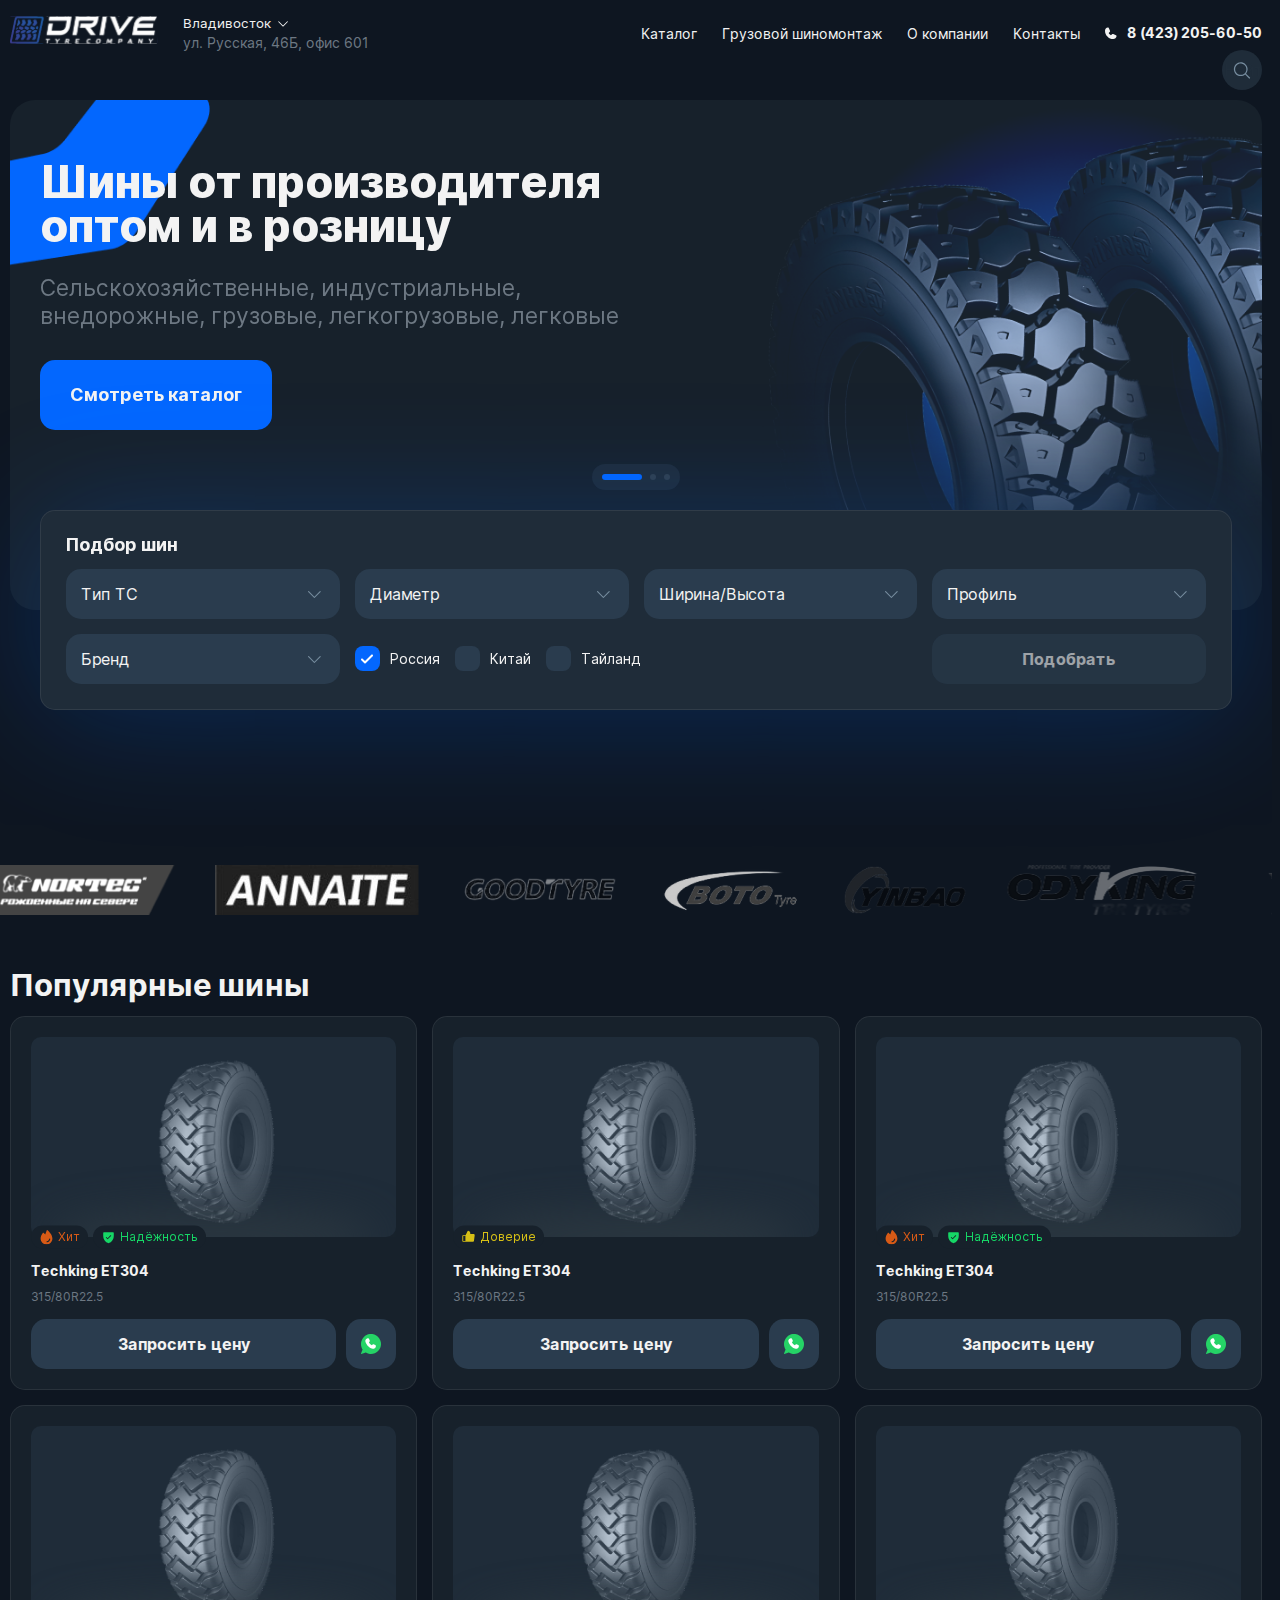
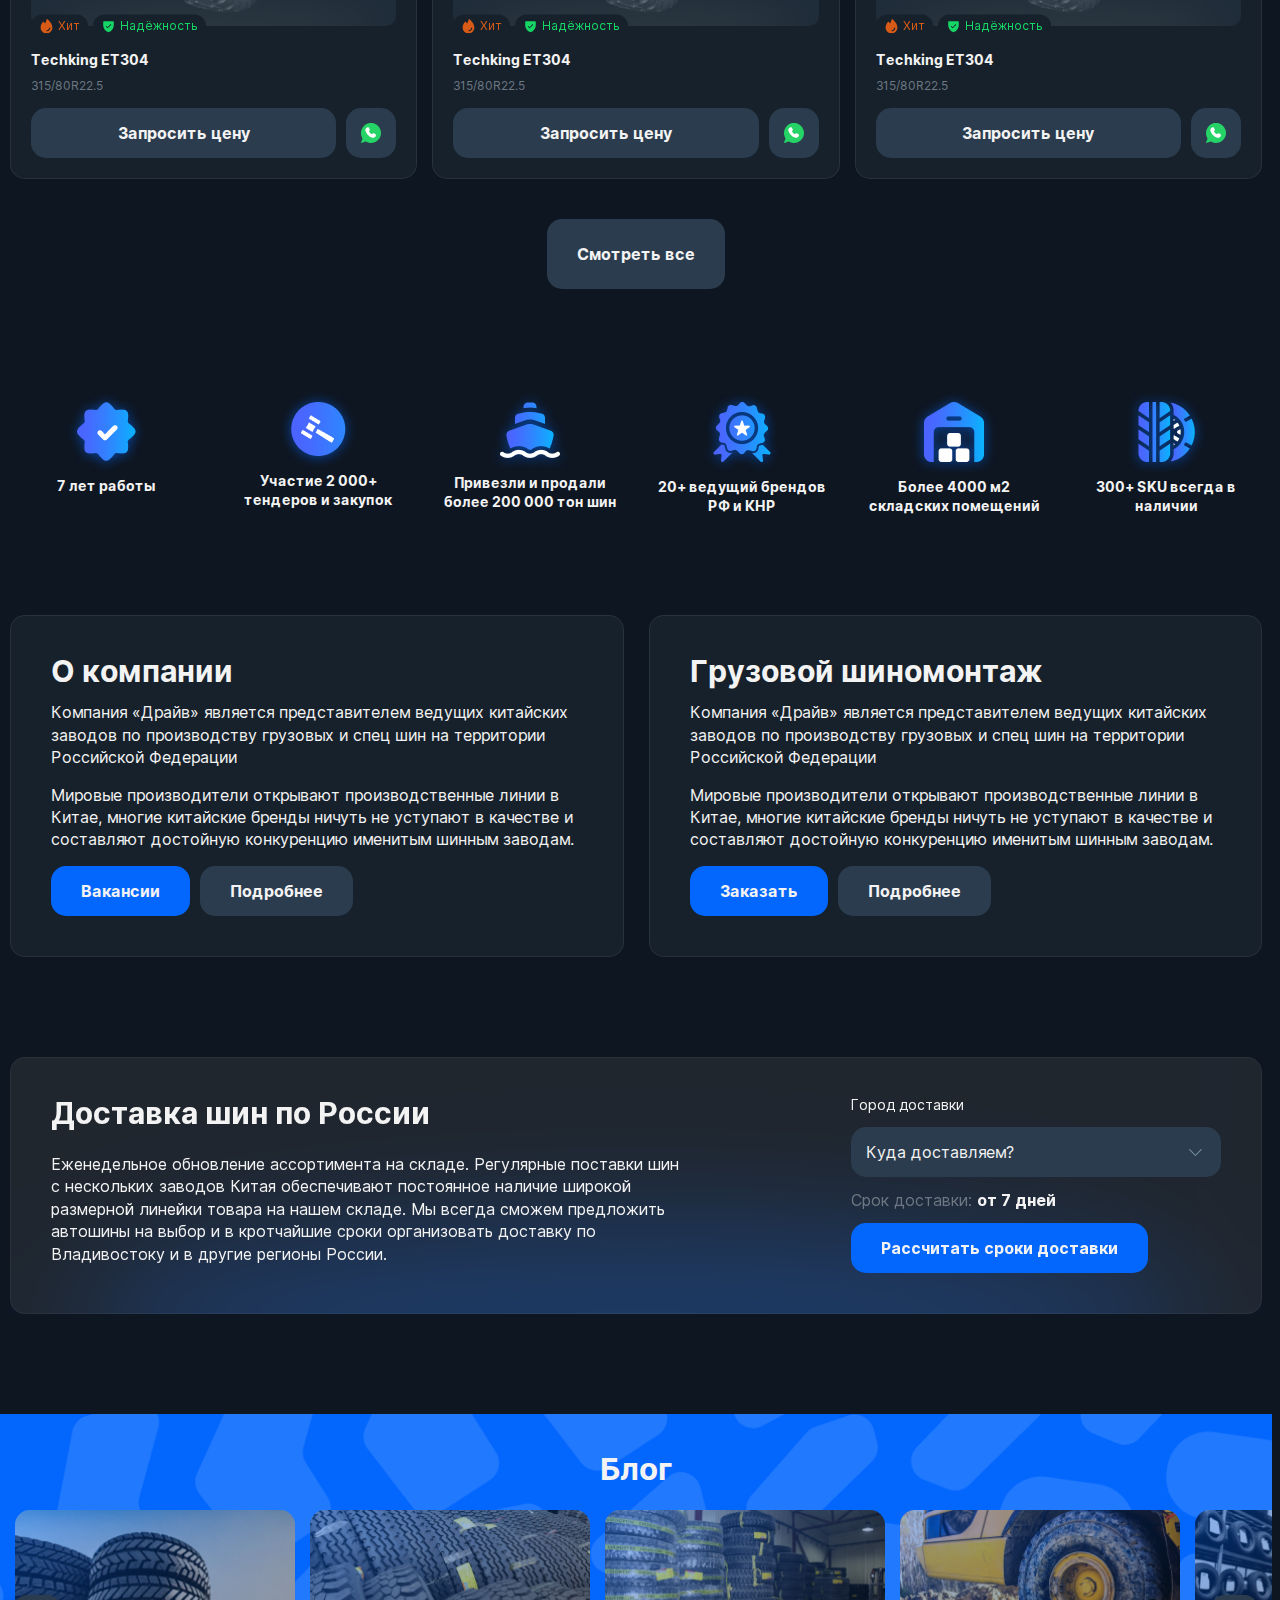
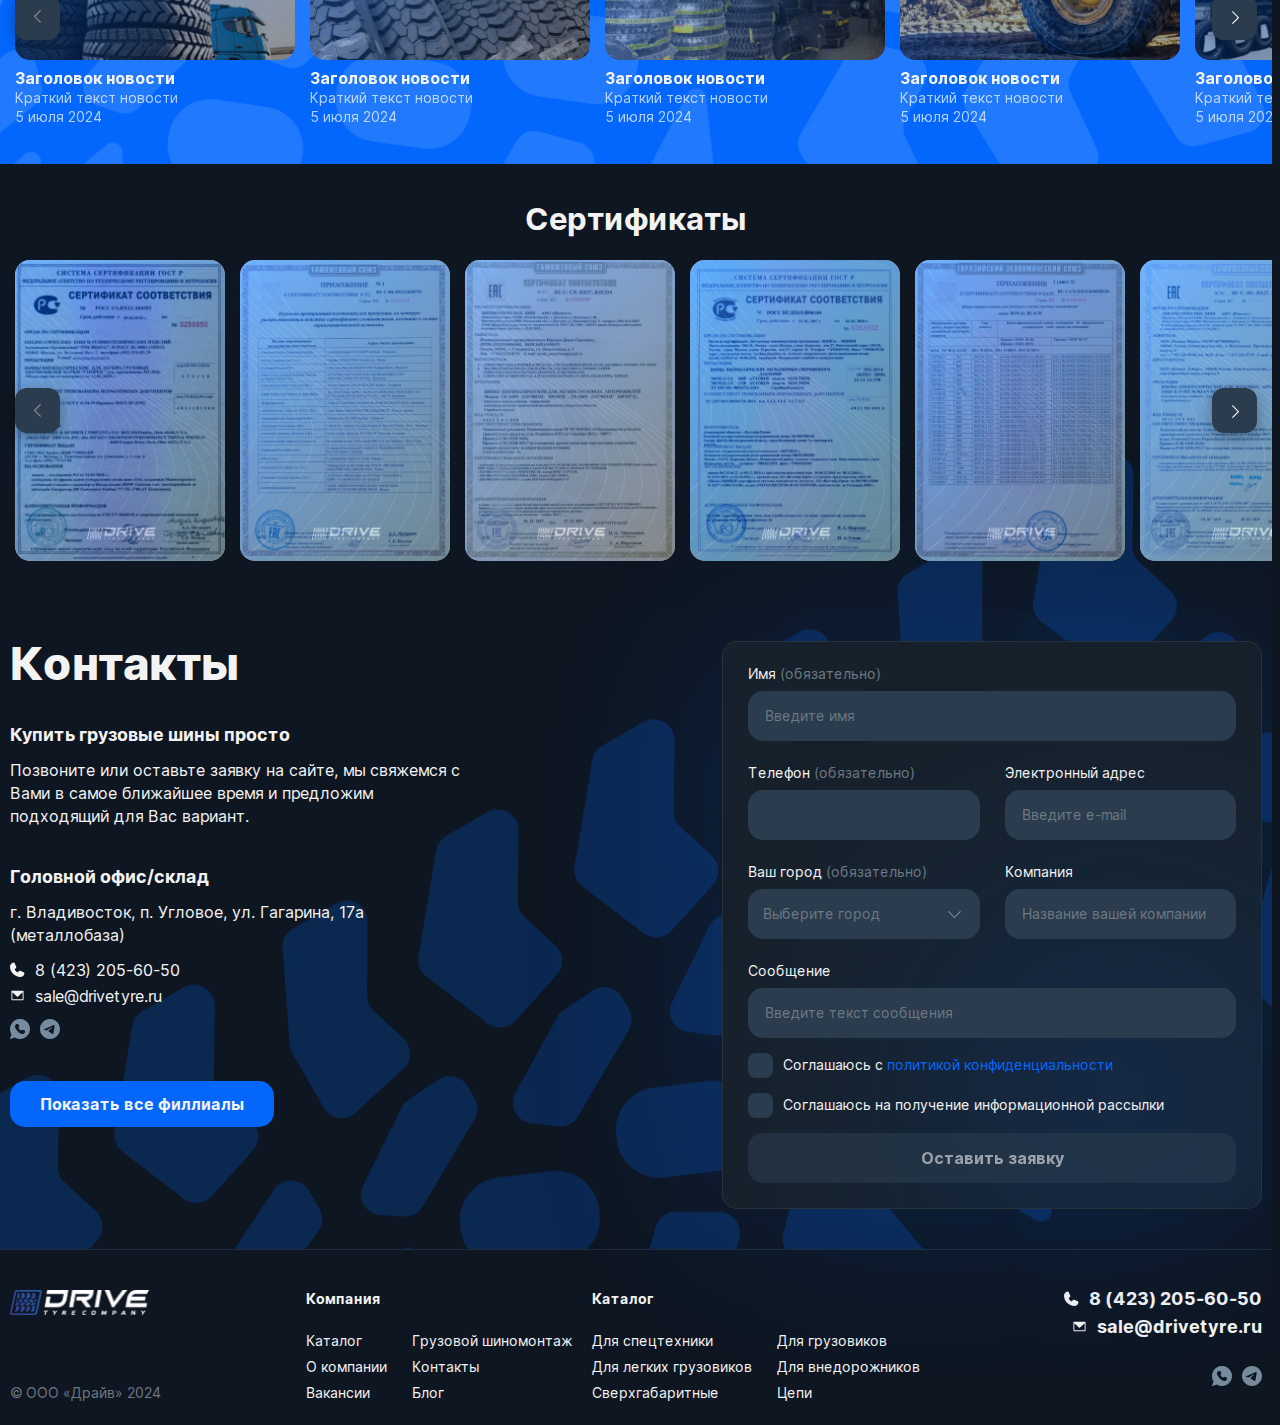
==== index.html @ 606196fa "first commit" ====
<!DOCTYPE html>
<html lang="ru">

<head>
	<title></title>
<meta charset="UTF-8">
<meta name="format-detection" content="telephone=no">
<meta name="viewport" content="width=device-width, initial-scale=1.0">
<meta name="description" content="">
<link rel="shortcut icon" href="img/favicon/Gulp.svg">
<link rel="stylesheet" href="assets/libs/swiper/swiper-bundle.css">

<link rel="stylesheet" href="css/style.min.css">
</head>

<body>
	<div class="wrapper">
		<header class="header">
	<div class="header__body">
		<div class="header__container _container">
			<div class="header__content">
				<div class="header__wp-left">
					<a href="/" class="header__logo">
						<img src="./img/svg/logo.svg" alt="Лого" width="150" height="30">
					</a>
					<div class="header__location">
						<button class="header__location_city">
							<span>Владивосток</span>
							<svg class='icon'>
								<use xlink:href='img/svg/sprite.svg#arrow'></use>
							</svg>
						</button>
						<address>ул. Русская, 46Б, офис 601</address>
						<div class="header__location_tile">
							<span>Ваш город</span>
							<p class="city">Железногорск (Краснодарский край)?</p>
							<div>
								<button class="button _active">Верно</button>
								<button class="button">Сменить</button>
							</div>
						</div>
					</div>
				</div>
				<nav class="header__nav">
					<ul class="header__list">
						<li><a href="./catalog.html" class="header__link hover-line">Каталог</a></li>
						<li><a href="./cargo-tire-service.html" class="header__link hover-line">Грузовой шиномонтаж</a></li>
						<li><a href="./about.html" class="header__link hover-line">О компании</a></li>
						<li><a href="./cobntacts.html" class="header__link hover-line">Контакты</a></li>
					</ul>
				</nav>
				<div class="header__wp-right">
					<form class="header__search search-header">
						<label>
							<input type="text" name="search" class="input input-search" placeholder="Найти шины" inputmode="search"
								autocomplete="off">
							<button>
								<svg class='icon icon-search'>
									<use xlink:href='img/svg/sprite.svg#search'></use>
								</svg>
							</button>
						</label>
					</form>
					<a href="tel:+74232056050" class="header__phone" data-da=".header__location,768,last">
						<svg class='icon icon-phone'>
							<use xlink:href='img/svg/sprite.svg#phone'></use>
						</svg>
						<span>8 (423) 205-60-50</span>
					</a>
					<div class="header-burger">
						<span></span>
						<span></span>
						<span></span>
					</div>
				</div>
			</div>
		</div>
	</div>
</header>
		<main class="main">
			<section class="intro section">
				<div class="intro__container _container">
					<div class="intro__body">
						<div class="intro__swiper swiper">
							<div class="intro__swiper_wrapper swiper-wrapper">
								<div class="intro__swiper_slide swiper-slide">
									<div class="intro__swiper_slide-content">
										<h2 class="h1">Шины от производителя оптом и в розницу</h2>
										<p>Сельскохозяйственные, индустриальные, внедорожные, грузовые, легкогрузовые, легковые</p>
										<button class="button _active" data-da=".intro__swiper,768,last">Смотреть каталог</button>
									</div>
								</div>
								<div class="intro__swiper_slide swiper-slide">
									<div class="intro__swiper_slide-content">
										<h2 class="h1">Шины от производителя оптом и в розницу</h2>
										<p>Сельскохозяйственные, индустриальные, внедорожные, грузовые, легкогрузовые, легковые</p>
									</div>
								</div>
								<div class="intro__swiper_slide swiper-slide">
									<div class="intro__swiper_slide-content">
										<h2 class="h1">Шины от производителя оптом и в розницу</h2>
										<p>Сельскохозяйственные, индустриальные, внедорожные, грузовые, легкогрузовые, легковые</p>
									</div>
								</div>
							</div>
							<div class="intro__swiper_pagination swiper-pagination"></div>
						</div>
						<form class="intro__form form-main">
							<h4 class="form-title">Подбор шин</h4>
							<div class="intro__form_content form-main__content">
								<div class="wp-input">
									<select name="type" class="init-custom-select" data-select-placeholder="Тип ТС">
										<option value="Тип 1">Тип 1</option>
										<option value="Тип 2">Тип 2</option>
									</select>
								</div>
								<div class="wp-input">
									<select name="diameter" class="init-custom-select" data-select-placeholder="Диаметр">
										<option value="20">20</option>
										<option value="25">25</option>
										<option value="33">33</option>
									</select>
								</div>
								<div class="wp-input">
									<select name="width/height" class="init-custom-select" data-select-placeholder="Ширина/Высота">
										<option value="30/30">30/30</option>
										<option value="25/25">25/25</option>
										<option value="33/33">33/33</option>
									</select>
								</div>
								<div class="wp-input">
									<select name="profile" class="init-custom-select" data-select-placeholder="Профиль">
										<option value="Открытый">Открытый</option>
										<option value="Скрытый">Скрытый</option>
									</select>
								</div>
								<div class="wp-input">
									<select name="brand" class="init-custom-select" data-select-placeholder="Бренд">
										<option value="Открытый">Открытый</option>
										<option value="Скрытый">Скрытый</option>
									</select>
								</div>
								<ul class="form-main__list-checkbox">
									<li>
										<label>
											<input type="radio" name="country" value="Россия" class="input-checkbox" id="country-1" checked>
											<label class="label-checkbox" for="country-1">
												<svg class='icon icon-check'>
													<use xlink:href='img/svg/sprite.svg#check'></use>
												</svg>
											</label>
											<span>Россия</span>
										</label>
									</li>
									<li>
										<label>
											<input type="radio" name="country" value="Китай" class="input-checkbox" id="country-2">
											<label class="label-checkbox" for="country-2">
												<svg class='icon icon-check'>
													<use xlink:href='img/svg/sprite.svg#check'></use>
												</svg>
											</label>
											<span>Китай</span>
										</label>
									</li>
									<li>
										<label>
											<input type="radio" name="country" value="Тайланд" class="input-checkbox" id="country-3">
											<label class="label-checkbox" for="country-3">
												<svg class='icon icon-check'>
													<use xlink:href='img/svg/sprite.svg#check'></use>
												</svg>
											</label>
											<span>Тайланд</span>
										</label>
									</li>
								</ul>
								<button class="button" disabled>Подобрать</button>
							</div>
						</form>
					</div>
				</div>
			</section>
			<div class="brands">
				<div class="brands__wrapper">
					<div class="brands__item">
						<div class="brands__img"><img src="./img/brands/1.png" alt="Бренд"></div>
						<div class="brands__img"><img src="./img/brands/2.png" alt="Бренд"></div>
						<div class="brands__img"><img src="./img/brands/3.png" alt="Бренд"></div>
						<div class="brands__img"><img src="./img/brands/4.png" alt="Бренд"></div>
						<div class="brands__img"><img src="./img/brands/5.png" alt="Бренд"></div>
						<div class="brands__img"><img src="./img/brands/6.png" alt="Бренд"></div>
						<div class="brands__img"><img src="./img/brands/7.png" alt="Бренд"></div>
						<div class="brands__img"><img src="./img/brands/8.png" alt="Бренд"></div>
						<div class="brands__img"><img src="./img/brands/9.png" alt="Бренд"></div>
						<div class="brands__img"><img src="./img/brands/10.png" alt="Бренд"></div>
						<div class="brands__img"><img src="./img/brands/11.png" alt="Бренд"></div>
						<div class="brands__img"><img src="./img/brands/12.png" alt="Бренд"></div>
					</div>
				</div>
			</div>

			<section class="section">
				<div class="_container">
					<h2 class="h2">Популярные шины</h2>
					<div class="wrapper-cards" style="margin-top: 15px;">
						<div class="cards">
							<div class="card">
								<div class="card__img">
									<div class="card__img_effects"></div>
									<img src="./img/MATE_E3L3-60-без-фона.png" alt="Изображение">
									<div class="tags">
										<div class="tag popular">
											<svg class='icon icon-hit'>
												<use xlink:href='img/svg/sprite.svg#hit'></use>
											</svg>
											<span>Хит</span>
										</div>
										<div class="tag reliability">
											<svg class='icon icon-reliability'>
												<use xlink:href='img/svg/sprite.svg#reliability'></use>
											</svg>
											<span>Надёжность</span>
										</div>
									</div>
								</div>
								<div class="card__content">
									<p>Techking ET304</p>
									<span>315/80R22.5</span>
								</div>
								<div class="card__buttom">
									<button class="button btn-request-price">Запросить цену</button>
									<a href="" class="button btn-whatsapp">
										<svg class='icon icon-whatsapp'>
											<use xlink:href='img/svg/sprite.svg#whatsapp'></use>
										</svg>
									</a>
								</div>
							</div>
							<div class="card">
								<div class="card__img">
									<div class="card__img_effects"></div>
									<img src="./img/MATE_E3L3-60-без-фона.png" alt="Изображение">
									<div class="tags">
										<div class="tag trust">
											<svg class='icon icon-trust'>
												<use xlink:href='img/svg/sprite.svg#trust'></use>
											</svg>
											<span>Доверие</span>
										</div>
									</div>
								</div>
								<div class="card__content">
									<p>Techking ET304</p>
									<span>315/80R22.5</span>
								</div>
								<div class="card__buttom">
									<button class="button btn-request-price">Запросить цену</button>
									<a href="" class="button btn-whatsapp">
										<svg class='icon icon-whatsapp'>
											<use xlink:href='img/svg/sprite.svg#whatsapp'></use>
										</svg>
									</a>
								</div>
							</div>
							<div class="card">
								<div class="card__img">
									<div class="card__img_effects"></div>
									<img src="./img/MATE_E3L3-60-без-фона.png" alt="Изображение">
									<div class="tags">
										<div class="tag popular">
											<svg class='icon icon-hit'>
												<use xlink:href='img/svg/sprite.svg#hit'></use>
											</svg>
											<span>Хит</span>
										</div>
										<div class="tag reliability">
											<svg class='icon icon-reliability'>
												<use xlink:href='img/svg/sprite.svg#reliability'></use>
											</svg>
											<span>Надёжность</span>
										</div>
									</div>
								</div>
								<div class="card__content">
									<p>Techking ET304</p>
									<span>315/80R22.5</span>
								</div>
								<div class="card__buttom">
									<button class="button btn-request-price">Запросить цену</button>
									<a href="" class="button btn-whatsapp">
										<svg class='icon icon-whatsapp'>
											<use xlink:href='img/svg/sprite.svg#whatsapp'></use>
										</svg>
									</a>
								</div>
							</div>
							<div class="card">
								<div class="card__img">
									<div class="card__img_effects"></div>
									<img src="./img/MATE_E3L3-60-без-фона.png" alt="Изображение">
									<div class="tags">
										<div class="tag popular">
											<svg class='icon icon-hit'>
												<use xlink:href='img/svg/sprite.svg#hit'></use>
											</svg>
											<span>Хит</span>
										</div>
										<div class="tag reliability">
											<svg class='icon icon-reliability'>
												<use xlink:href='img/svg/sprite.svg#reliability'></use>
											</svg>
											<span>Надёжность</span>
										</div>
									</div>
								</div>
								<div class="card__content">
									<p>Techking ET304</p>
									<span>315/80R22.5</span>
								</div>
								<div class="card__buttom">
									<button class="button btn-request-price">Запросить цену</button>
									<a href="" class="button btn-whatsapp">
										<svg class='icon icon-whatsapp'>
											<use xlink:href='img/svg/sprite.svg#whatsapp'></use>
										</svg>
									</a>
								</div>
							</div>
							<div class="card">
								<div class="card__img">
									<div class="card__img_effects"></div>
									<img src="./img/MATE_E3L3-60-без-фона.png" alt="Изображение">
									<div class="tags">
										<div class="tag popular">
											<svg class='icon icon-hit'>
												<use xlink:href='img/svg/sprite.svg#hit'></use>
											</svg>
											<span>Хит</span>
										</div>
										<div class="tag reliability">
											<svg class='icon icon-reliability'>
												<use xlink:href='img/svg/sprite.svg#reliability'></use>
											</svg>
											<span>Надёжность</span>
										</div>
									</div>
								</div>
								<div class="card__content">
									<p>Techking ET304</p>
									<span>315/80R22.5</span>
								</div>
								<div class="card__buttom">
									<button class="button btn-request-price">Запросить цену</button>
									<a href="" class="button btn-whatsapp">
										<svg class='icon icon-whatsapp'>
											<use xlink:href='img/svg/sprite.svg#whatsapp'></use>
										</svg>
									</a>
								</div>
							</div>
							<div class="card">
								<div class="card__img">
									<div class="card__img_effects"></div>
									<img src="./img/MATE_E3L3-60-без-фона.png" alt="Изображение">
									<div class="tags">
										<div class="tag popular">
											<svg class='icon icon-hit'>
												<use xlink:href='img/svg/sprite.svg#hit'></use>
											</svg>
											<span>Хит</span>
										</div>
										<div class="tag reliability">
											<svg class='icon icon-reliability'>
												<use xlink:href='img/svg/sprite.svg#reliability'></use>
											</svg>
											<span>Надёжность</span>
										</div>
									</div>
								</div>
								<div class="card__content">
									<p>Techking ET304</p>
									<span>315/80R22.5</span>
								</div>
								<div class="card__buttom">
									<button class="button btn-request-price">Запросить цену</button>
									<a href="" class="button btn-whatsapp">
										<svg class='icon icon-whatsapp'>
											<use xlink:href='img/svg/sprite.svg#whatsapp'></use>
										</svg>
									</a>
								</div>
							</div>
							<div class="card">
								<div class="card__img">
									<div class="card__img_effects"></div>
									<img src="./img/MATE_E3L3-60-без-фона.png" alt="Изображение">
									<div class="tags">
										<div class="tag popular">
											<svg class='icon icon-hit'>
												<use xlink:href='img/svg/sprite.svg#hit'></use>
											</svg>
											<span>Хит</span>
										</div>
										<div class="tag reliability">
											<svg class='icon icon-reliability'>
												<use xlink:href='img/svg/sprite.svg#reliability'></use>
											</svg>
											<span>Надёжность</span>
										</div>
									</div>
								</div>
								<div class="card__content">
									<p>Techking ET304</p>
									<span>315/80R22.5</span>
								</div>
								<div class="card__buttom">
									<button class="button btn-request-price">Запросить цену</button>
									<a href="" class="button btn-whatsapp">
										<svg class='icon icon-whatsapp'>
											<use xlink:href='img/svg/sprite.svg#whatsapp'></use>
										</svg>
									</a>
								</div>
							</div>
							<div class="card">
								<div class="card__img">
									<div class="card__img_effects"></div>
									<img src="./img/MATE_E3L3-60-без-фона.png" alt="Изображение">
									<div class="tags">
										<div class="tag popular">
											<svg class='icon icon-hit'>
												<use xlink:href='img/svg/sprite.svg#hit'></use>
											</svg>
											<span>Хит</span>
										</div>
										<div class="tag reliability">
											<svg class='icon icon-reliability'>
												<use xlink:href='img/svg/sprite.svg#reliability'></use>
											</svg>
											<span>Надёжность</span>
										</div>
									</div>
								</div>
								<div class="card__content">
									<p>Techking ET304</p>
									<span>315/80R22.5</span>
								</div>
								<div class="card__buttom">
									<button class="button btn-request-price">Запросить цену</button>
									<a href="" class="button btn-whatsapp">
										<svg class='icon icon-whatsapp'>
											<use xlink:href='img/svg/sprite.svg#whatsapp'></use>
										</svg>
									</a>
								</div>
							</div>
						</div>

						<button class="button btn-show-more">Смотреть все</button>
					</div>
				</div>
			</section>

			<section class="advantages section">
				<div class="advantages__container _container">
					<div class="advantages__body">
						<ul class="advantages__list">
							<li>
								<img src="./img/icons/advantages-1.png" alt="Иконка">
								<p>7 лет работы</p>
							</li>
							<li>
								<img src="./img/icons/advantages-2.png" alt="Иконка">
								<p>Участие 2 000+ тендеров и закупок</p>
							</li>
							<li>
								<img src="./img/icons/advantages-3.png" alt="Иконка">
								<p>Привезли и продали более 200 000 тон шин</p>
							</li>
							<li>
								<img src="./img/icons/advantages-4.png" alt="Иконка">
								<p>20+ ведущий брендов РФ и КНР</p>
							</li>
							<li>
								<img src="./img/icons/advantages-5.png" alt="Иконка">
								<p>Более 4000 м2 складских помещений</p>
							</li>
							<li>
								<img src="./img/icons/advantages-6.png" alt="Иконка">
								<p>300+ SKU всегда в наличии</p>
							</li>
						</ul>
					</div>
				</div>
			</section>

			<section class="info section">
				<div class="info__container _container">
					<div class="info__body">
						<div class="info__content">
							<article class="info__article">
								<img src="./img/particle-2.png" alt="Картинка" class="info__article_img-parcticle">
								<h3 class="info__article_title h3">О компании</h3>
								<div class="info__article_content">
									<p>Компания «Драйв» является представителем ведущих китайских заводов по производству грузовых и спец
										шин на территории
										Российской Федерации</p>
									<p>Мировые производители открывают производственные линии в Китае, многие китайские бренды ничуть не
										уступают в качестве и
										составляют достойную конкуренцию именитым шинным заводам.</p>
								</div>
								<div class="info__article_bottom">
									<button class="button _active">Вакансии</button>
									<button class="button">Подробнее</button>
								</div>
							</article>
							<article class="info__article">
								<img src="./img/particle-2.png" alt="Картинка" class="info__article_img-parcticle">
								<h3 class="info__article_title">Грузовой шиномонтаж</h3>
								<div class="info__article_content">
									<p>Компания «Драйв» является представителем ведущих китайских заводов по производству грузовых и спец
										шин на территории
										Российской Федерации</p>
									<p>Мировые производители открывают производственные линии в Китае, многие китайские бренды ничуть не
										уступают в качестве и
										составляют достойную конкуренцию именитым шинным заводам.</p>
								</div>
								<div class="info__article_bottom">
									<button class="button _active">Заказать</button>
									<button class="button">Подробнее</button>
								</div>
							</article>
						</div>
					</div>
				</div>
			</section>

			<section class="delivery section">
				<div class="delivery__container _container">
					<div class="delivery__body">
						<img src="./img/map_of_federal_subjects_of_russia.png" alt="Карта" class="delivery__img-map">
						<img src="./img/particle-2.png" alt="Картинка" class="delivery__img-particle">
						<div class="delivery__shadow"></div>
						<div class="delivery__content">
							<div class="delivery__block">
								<h3 class="delivery__title h3">Доставка шин по России</h3>
								<p>Еженедельное обновление ассортимента на складе. Регулярные поставки шин с нескольких заводов Китая
									обеспечивают
									постоянное наличие широкой размерной линейки товара на нашем складе. Мы всегда сможем предложить
									автошины на выбор и в
									кротчайшие сроки организовать доставку по Владивостоку и в другие регионы России.</p>
							</div>
							<form class="delivery__form">
								<span style="font-size: 14px;">Город доставки</span>
								<select name="delivering" class="init-custom-select" data-select-placeholder="Куда доставляем?">
									<option value="Москва">Москва</option>
									<option value="Волгоград">Волгоград</option>
									<option value="Воронеж">Воронеж</option>
								</select>
								<span style="color: #6d7883;">Срок доставки: <b style="font-weight: 700; color: #f3f3f3;">от 7
										дней</b></span>
								<button class="button _active">Рассчитать сроки доставки</button>
							</form>
						</div>
					</div>
				</div>
			</section>

			<section class="preview-blog section">
				<div class="preview-blog__container">
					<div class="preview-blog__body">
						<h3 class="preview-blog__title h2">Блог</h3>
						<div class="preview-blog__swiper swiper">
							<div class="preview-blog__swiper-wrapper swiper-wrapper">
								<a href="#" class="preview-blog__swiper-slide swiper-slide">
									<div class="preview-blog__swiper-slide_img">
										<img src="./img/preview-blog-1.jpg" alt="Картинка" loading="lazy">
									</div>
									<div class="preview-blog__swiper-slide_content">
										<h5>Заголовок новости</h5>
										<span>Краткий текст новости</span>
										<span>5 июля 2024</span>
									</div>
								</a>
								<a href="#" class="preview-blog__swiper-slide swiper-slide">
									<div class="preview-blog__swiper-slide_img">
										<img src="./img/preview-blog-2.jpg" alt="Картинка" loading="lazy">
									</div>
									<div class="preview-blog__swiper-slide_content">
										<h5>Заголовок новости</h5>
										<span>Краткий текст новости</span>
										<span>5 июля 2024</span>
									</div>
								</a>
								<a href="#" class="preview-blog__swiper-slide swiper-slide">
									<div class="preview-blog__swiper-slide_img">
										<img src="./img/preview-blog-3.jpg" alt="Картинка" loading="lazy">
									</div>
									<div class="preview-blog__swiper-slide_content">
										<h5>Заголовок новости</h5>
										<span>Краткий текст новости</span>
										<span>5 июля 2024</span>
									</div>
								</a>
								<a href="#" class="preview-blog__swiper-slide swiper-slide">
									<div class="preview-blog__swiper-slide_img">
										<img src="./img/preview-blog-4.jpg" alt="Картинка" loading="lazy">
									</div>
									<div class="preview-blog__swiper-slide_content">
										<h5>Заголовок новости</h5>
										<span>Краткий текст новости</span>
										<span>5 июля 2024</span>
									</div>
								</a>
								<a href="#" class="preview-blog__swiper-slide swiper-slide">
									<div class="preview-blog__swiper-slide_img">
										<img src="./img/preview-blog-5.jpg" alt="Картинка" loading="lazy">
									</div>
									<div class="preview-blog__swiper-slide_content">
										<h5>Заголовок новости</h5>
										<span>Краткий текст новости</span>
										<span>5 июля 2024</span>
									</div>
								</a>
								<a href="#" class="preview-blog__swiper-slide swiper-slide">
									<div class="preview-blog__swiper-slide_img">
										<img src="./img/preview-blog-6.jpg" alt="Картинка" loading="lazy">
									</div>
									<div class="preview-blog__swiper-slide_content">
										<h5>Заголовок новости</h5>
										<span>Краткий текст новости</span>
										<span>5 июля 2024</span>
									</div>
								</a>
							</div>
							<button class="preview-blog__swiper-button button swiper-button-prev">
								<svg class='icon icon-arrow'>
									<use xlink:href='img/svg/sprite.svg#arrow'></use>
								</svg>
							</button>
							<button class="preview-blog__swiper-button button swiper-button-next">
								<svg class='icon icon-arrow'>
									<use xlink:href='img/svg/sprite.svg#arrow'></use>
								</svg>
							</button>
						</div>
					</div>
				</div>
			</section>

			<section class="certificates section">
				<div class="certificates__container">
					<div class="certificates__body">
						<h3 class="certificates__title h2">Сертификаты</h3>
						<div class="certificates__swiper swiper">
							<div class="certificates__swiper-wrapper swiper-wrapper">
								<a data-fslightbox="certificates" href="./img/certificates-1.jpg"
									class="certificates__swiper-slide swiper-slide">
									<img src="./img/certificates-1.jpg" alt="Картинка" class="img-certificate" loading="lazy">
								</a>
								<a data-fslightbox="certificates" href="./img/certificates-2.jpg"
									class="certificates__swiper-slide swiper-slide">
									<img src="./img/certificates-2.jpg" alt="Картинка" class="img-certificate" loading="lazy">
								</a>
								<a data-fslightbox="certificates" href="./img/certificates-3.jpg"
									class="certificates__swiper-slide swiper-slide">
									<img src="./img/certificates-3.jpg" alt="Картинка" class="img-certificate" loading="lazy">
								</a>
								<a data-fslightbox="certificates" href="./img/certificates-4.jpg"
									class="certificates__swiper-slide swiper-slide">
									<img src="./img/certificates-4.jpg" alt="Картинка" class="img-certificate" loading="lazy">
								</a>
								<a data-fslightbox="certificates" href="./img/certificates-5.jpg"
									class="certificates__swiper-slide swiper-slide">
									<img src="./img/certificates-5.jpg" alt="Картинка" class="img-certificate" loading="lazy">
								</a>
								<a data-fslightbox="certificates" href="./img/certificates-6.jpg"
									class="certificates__swiper-slide swiper-slide">
									<img src="./img/certificates-6.jpg" alt="Картинка" class="img-certificate" loading="lazy">
								</a>
								<a data-fslightbox="certificates" href="./img/certificates-7.jpg"
									class="certificates__swiper-slide swiper-slide">
									<img src="./img/certificates-7.jpg" alt="Картинка" class="img-certificate" loading="lazy">
								</a>
								<a data-fslightbox="certificates" href="./img/certificates-1.jpg"
									class="certificates__swiper-slide swiper-slide">
									<img src="./img/certificates-1.jpg" alt="Картинка" class="img-certificate" loading="lazy">
								</a>
								<a data-fslightbox="certificates" href="./img/certificates-2.jpg"
									class="certificates__swiper-slide swiper-slide">
									<img src="./img/certificates-2.jpg" alt="Картинка" class="img-certificate" loading="lazy">
								</a>
								<a data-fslightbox="certificates" href="./img/certificates-3.jpg"
									class="certificates__swiper-slide swiper-slide">
									<img src="./img/certificates-3.jpg" alt="Картинка" class="img-certificate" loading="lazy">
								</a>
							</div>
							<button class="certificates__swiper-button button swiper-button-prev">
								<svg class='icon icon-arrow'>
									<use xlink:href='img/svg/sprite.svg#arrow'></use>
								</svg>
							</button>
							<button class="certificates__swiper-button button swiper-button-next">
								<svg class='icon icon-arrow'>
									<use xlink:href='img/svg/sprite.svg#arrow'></use>
								</svg>
							</button>
						</div>
					</div>
				</div>
			</section>

			<section class="section-contacts section">
				<div class="section-contacts__container _container">
					<div class="section-contacts__body">
						<div class="section-contacts__content">
							<h2 class="section-contacts__title">Контакты</h2>
							<div>
								<b>Купить грузовые шины просто</b>
								<p>Позвоните или оставьте заявку на сайте, мы свяжемся с Вами в самое ближайшее время и предложим
									подходящий для Вас
									вариант.</p>
							</div>

							<div>
								<b>Головной офис/склад</b>
								<address>г. Владивосток, п. Угловое, ул. Гагарина, 17а (металлобаза)</address>

								<div>
									<a href="tel:+74232056050" class="contact-link">
										<svg class='icon icon-phone'>
											<use xlink:href='img/svg/sprite.svg#phone'></use>
										</svg>
										<span>8 (423) 205-60-50</span>
									</a>
									<a href="mailto:sale@drivetyre.ru" class="contact-link">
										<svg class='icon icon-mail'>
											<use xlink:href='img/svg/sprite.svg#mail'></use>
										</svg>
										<span>sale@drivetyre.ru</span>
									</a>
								</div>

								<div class="messengers" style="flex-direction: row;">
									<a href="" class="messenger-link whatsapp">
										<svg width="24" height="24" viewBox="0 0 24 24" fill="none" xmlns="http://www.w3.org/2000/svg"
											class="icon">
											<path fill-rule="evenodd" clip-rule="evenodd"
												d="M1.46543e-06 23.5382C0.00227839 23.6936 0.103437 23.8636 0.238112 23.9383C0.299788 23.9725 0.403037 24.0002 0.467554 24C0.532071 23.9998 1.72505 23.5913 3.11862 23.0924L5.65238 22.1852L5.88698 22.3241C6.84403 22.8908 8.38141 23.501 9.40609 23.7209C13.4504 24.5886 17.5792 23.3897 20.4808 20.505C22.3415 18.6551 23.527 16.256 23.935 13.5144C24.031 12.8696 24.0181 11.0234 23.9129 10.3465C23.6111 8.40448 22.9831 6.77328 21.9525 5.2544C20.0075 2.38783 17.0223 0.551221 13.5117 0.0613207C12.9258 -0.0204402 11.0946 -0.0204402 10.5087 0.0613207C7.78259 0.441754 5.40619 1.60986 3.51974 3.49674C1.63133 5.38558 0.481545 7.73221 0.0830534 10.5108C-0.00941999 11.1556 0.00684491 12.9589 0.111414 13.6552C0.219132 14.3725 0.499498 15.4915 0.722868 16.0957C0.898261 16.5701 1.4607 17.751 1.74287 18.2374L1.89627 18.5018L0.947306 20.9632C0.425375 22.3169 -0.000912033 23.4757 1.46543e-06 23.5382ZM16.0377 17.8878C16.5048 17.7266 16.8536 17.5117 17.1943 17.1749C17.5466 16.8267 17.7834 16.4439 17.9457 15.9603C18.0609 15.617 18.0687 15.5424 18.0547 14.9213C18.0414 14.3306 18.0286 14.2399 17.9458 14.148C17.8942 14.0908 17.3452 13.7898 16.7258 13.4792C15.6699 12.9496 15.5792 12.913 15.2713 12.8929C14.7424 12.8584 14.1773 13.1047 13.6097 13.617L13.3408 13.8598L12.9452 13.664C11.7765 13.0855 10.9321 12.2513 10.3597 11.1096L10.1395 10.6705L10.4498 10.286C10.6205 10.0745 10.8346 9.74304 10.9255 9.5494C11.0733 9.23462 11.0909 9.15506 11.0924 8.7984L11.094 8.39948L10.5223 7.26675C10.1607 6.55026 9.90434 6.09756 9.82455 6.03478C9.70961 5.94435 9.63939 5.93555 9.0329 5.93555C8.5612 5.93555 8.29317 5.95737 8.11253 6.01047C7.11789 6.30287 6.31141 7.14722 6.04989 8.16996C5.81204 9.10018 6.00955 10.0336 6.75393 11.497C7.71319 13.3829 8.86541 14.8269 10.2038 15.8205C11.6201 16.872 13.2753 17.7304 14.3563 17.974C14.8201 18.0785 15.6009 18.0384 16.0377 17.8878Z" />
										</svg>
									</a>
									<a href="" class="messenger-link telegram">
										<svg width="24" height="24" viewBox="0 0 24 24" fill="none" xmlns="http://www.w3.org/2000/svg"
											class="icon">
											<path fill-rule="evenodd" clip-rule="evenodd"
												d="M24 12C24 18.6274 18.6274 24 12 24C5.37258 24 0 18.6274 0 12C0 5.37258 5.37258 0 12 0C18.6274 0 24 5.37258 24 12ZM12.4301 8.85954C11.263 9.34501 8.93026 10.3498 5.43201 11.8739C4.86395 12.0998 4.56638 12.3208 4.53929 12.5369C4.49351 12.9021 4.95084 13.0459 5.5736 13.2417C5.65831 13.2684 5.74608 13.296 5.83606 13.3252C6.44876 13.5244 7.27295 13.7574 7.70141 13.7667C8.09007 13.775 8.52385 13.6148 9.00276 13.286C12.2713 11.0796 13.9585 9.96442 14.0644 9.94038C14.1392 9.92342 14.2427 9.90209 14.3129 9.96446C14.3831 10.0268 14.3762 10.1449 14.3687 10.1766C14.3234 10.3698 12.5282 12.0387 11.5992 12.9024C11.3096 13.1716 11.1042 13.3626 11.0622 13.4063C10.9681 13.504 10.8722 13.5964 10.7801 13.6852C10.2109 14.2339 9.78403 14.6454 10.8037 15.3174C11.2938 15.6403 11.6859 15.9074 12.0771 16.1738C12.5043 16.4647 12.9304 16.7549 13.4817 17.1163C13.6222 17.2084 13.7563 17.304 13.887 17.3971C14.3842 17.7516 14.8309 18.07 15.3827 18.0193C15.7034 17.9897 16.0346 17.6882 16.2028 16.789C16.6003 14.6638 17.3817 10.0591 17.5623 8.16159C17.5782 7.99534 17.5583 7.78258 17.5423 7.68919C17.5263 7.59579 17.4929 7.46272 17.3715 7.36421C17.2277 7.24755 17.0058 7.22295 16.9065 7.22469C16.4551 7.23265 15.7627 7.47343 12.4301 8.85954Z" />
										</svg>
									</a>
								</div>

							</div>

							<a href="./contacts.html" class="button _active">Показать все филлиалы</a>
						</div>
						<form class="section-contacts__form form-feedback">
							<div class="grid">
								<div class="section-contacts__form_wp-input wp-input col-2">
									<p>Имя <span>(обязательно)</span></p>
									<input type="text" name="name" class="section-contacts__form_input input" placeholder="Введите имя">
								</div>
								<div class="section-contacts__form_wp-input wp-input">
									<p>Телефон <span>(обязательно)</span></p>
									<input type="tel" name="phone" class="section-contacts__form_input input" inputmode="tel">
								</div>
								<div class="section-contacts__form_wp-input wp-input">
									<p>Электронный адрес</p>
									<input type="email" name="email" class="section-contacts__form_input input" inputmode="email"
										placeholder="Введите e-mail">
								</div>
								<div class="section-contacts__form_wp-input wp-input">
									<p>Ваш город <span>(обязательно)</span></p>
									<select name="city" class="init-custom-select" data-select-placeholder="Выберите город">
										<option value="Москва">Москва</option>
										<option value="Волгоград">Волгоград</option>
										<option value="Воронеж">Воронеж</option>
									</select>
								</div>
								<div class="section-contacts__form_wp-input wp-input">
									<p>Компания</p>
									<input type="text" name="сompany" class="section-contacts__form_input input"
										placeholder="Название вашей компании">
								</div>
								<div class="section-contacts__form_wp-input wp-input col-2">
									<p>Сообщение</p>
									<textarea name="message" class="section-contacts__form_textarea textarea"
										placeholder="Введите текст сообщения"></textarea>
								</div>
							</div>

							<label>
								<input type="checkbox" name="privacy_policy" value="Россия" class="input-checkbox"
									id="gree-with-privacy-policy">
								<label class="label-checkbox" for="gree-with-privacy-policy">
									<svg class="icon icon-check">
										<use xlink:href="img/svg/sprite.svg#check"></use>
									</svg>
								</label>
								<span>Соглашаюсь с <a href="" class="hover-line">политикой конфиденциальности</a></span>
							</label>
							<label>
								<input type="checkbox" name="mailing" value="Россия" class="input-checkbox"
									id="agree-receive-newsletter">
								<label class="label-checkbox" for="agree-receive-newsletter">
									<svg class="icon icon-check">
										<use xlink:href="img/svg/sprite.svg#check"></use>
									</svg>
								</label>
								<span>Соглашаюсь на получение информационной рассылки</a></span>
							</label>

							<button class="section-contacts__form_button button" disabled>Оставить заявку</button>
						</form>
					</div>
				</div>
				<img src="../img/protector.png" alt="Картинка" class="section-contacts__img-bg" loading="lazy">
			</section>
		</main>
		<footer class="footer">
	<div class="footer__container _container">
		<div class="footer__body">
			<div class="footer__logo">
				<div class="footer__logo_img">
					<img src="./img/svg/logo.svg" alt="Лого" loading="lazy">
				</div>
				<p data-da=".footer__body,478,last">© ООО «Драйв» 2024</p>
			</div>
			<div class="footer__content">
				<div class='footer__accord _my-accordion' data-special-accordion="footer-accordion">
					<button class='footer__accord-control _my-accordion-control'>
						<b>Компания</b>
						<svg class='icon icon-arrow'>
							<use xlink:href='img/svg/sprite.svg#arrow'></use>
						</svg>
					</button>
					<div class='footer__accord-content _my-accordion-content'>
						<ul>
							<li><a href="./catalog.html" class="hover-line">Каталог</a></li>
							<li><a href="./cargo-tire-service.html" class=" hover-line">Грузовой шиномонтаж</a></li>
							<li><a href="./about.html" class="hover-line">О компании</a></li>
							<li><a href="./contacts.html" class="hover-line">Контакты</a></li>
							<li><a href="./vacancy.html" class="hover-line">Вакансии</a></li>
							<li><a href="./blogs.html" class="hover-line">Блог</a></li>
						</ul>
					</div>
				</div>
				<div class='footer__accord _my-accordion' data-special-accordion="footer-accordion">
					<button class='footer__accord-control _my-accordion-control'>
						<b>Каталог</b>
						<svg class='icon icon-arrow'>
							<use xlink:href='img/svg/sprite.svg#arrow'></use>
						</svg>
					</button>
					<div class='footer__accord-content _my-accordion-content'>
						<ul>
							<li><a href="./catalog.html#special-equipment" class="hover-line">Для спецтехники</a></li>
							<li><a href="./catalog.html#trucks" class=" hover-line">Для грузовиков</a></li>
							<li><a href="./catalog.html#light trucks" class="hover-line">Для легких грузовиков</a></li>
							<li><a href="./catalog.html#suv" class="hover-line">Для внедорожников</a></li>
							<li><a href="./catalog.html#oversized" class="hover-line">Сверхгабаритные</a></li>
							<li><a href="./catalog.html#chains" class="hover-line">Цепи</a></li>
						</ul>
					</div>
				</div>
			</div>
			<div class="footer__contacts">
				<a href="tel:+74232056050">
					<svg class='icon icon-phone'>
						<use xlink:href='img/svg/sprite.svg#phone'></use>
					</svg>
					<span>8 (423) 205-60-50</span>
				</a>
				<a href="mailto:+74232056050">
					<svg class='icon icon-mail'>
						<use xlink:href='img/svg/sprite.svg#mail'></use>
					</svg>
					<span>sale@drivetyre.ru</span>
				</a>
				<div class="footer__messengers messengers">
					<a href="" class="messenger-link whatsapp">
						<svg width="24" height="24" viewBox="0 0 24 24" fill="none" xmlns="http://www.w3.org/2000/svg" class="icon">
							<path fill-rule="evenodd" clip-rule="evenodd"
								d="M1.46543e-06 23.5382C0.00227839 23.6936 0.103437 23.8636 0.238112 23.9383C0.299788 23.9725 0.403037 24.0002 0.467554 24C0.532071 23.9998 1.72505 23.5913 3.11862 23.0924L5.65238 22.1852L5.88698 22.3241C6.84403 22.8908 8.38141 23.501 9.40609 23.7209C13.4504 24.5886 17.5792 23.3897 20.4808 20.505C22.3415 18.6551 23.527 16.256 23.935 13.5144C24.031 12.8696 24.0181 11.0234 23.9129 10.3465C23.6111 8.40448 22.9831 6.77328 21.9525 5.2544C20.0075 2.38783 17.0223 0.551221 13.5117 0.0613207C12.9258 -0.0204402 11.0946 -0.0204402 10.5087 0.0613207C7.78259 0.441754 5.40619 1.60986 3.51974 3.49674C1.63133 5.38558 0.481545 7.73221 0.0830534 10.5108C-0.00941999 11.1556 0.00684491 12.9589 0.111414 13.6552C0.219132 14.3725 0.499498 15.4915 0.722868 16.0957C0.898261 16.5701 1.4607 17.751 1.74287 18.2374L1.89627 18.5018L0.947306 20.9632C0.425375 22.3169 -0.000912033 23.4757 1.46543e-06 23.5382ZM16.0377 17.8878C16.5048 17.7266 16.8536 17.5117 17.1943 17.1749C17.5466 16.8267 17.7834 16.4439 17.9457 15.9603C18.0609 15.617 18.0687 15.5424 18.0547 14.9213C18.0414 14.3306 18.0286 14.2399 17.9458 14.148C17.8942 14.0908 17.3452 13.7898 16.7258 13.4792C15.6699 12.9496 15.5792 12.913 15.2713 12.8929C14.7424 12.8584 14.1773 13.1047 13.6097 13.617L13.3408 13.8598L12.9452 13.664C11.7765 13.0855 10.9321 12.2513 10.3597 11.1096L10.1395 10.6705L10.4498 10.286C10.6205 10.0745 10.8346 9.74304 10.9255 9.5494C11.0733 9.23462 11.0909 9.15506 11.0924 8.7984L11.094 8.39948L10.5223 7.26675C10.1607 6.55026 9.90434 6.09756 9.82455 6.03478C9.70961 5.94435 9.63939 5.93555 9.0329 5.93555C8.5612 5.93555 8.29317 5.95737 8.11253 6.01047C7.11789 6.30287 6.31141 7.14722 6.04989 8.16996C5.81204 9.10018 6.00955 10.0336 6.75393 11.497C7.71319 13.3829 8.86541 14.8269 10.2038 15.8205C11.6201 16.872 13.2753 17.7304 14.3563 17.974C14.8201 18.0785 15.6009 18.0384 16.0377 17.8878Z">
							</path>
						</svg>
					</a>
					<a href="" class="messenger-link telegram">
						<svg width="24" height="24" viewBox="0 0 24 24" fill="none" xmlns="http://www.w3.org/2000/svg" class="icon">
							<path fill-rule="evenodd" clip-rule="evenodd"
								d="M24 12C24 18.6274 18.6274 24 12 24C5.37258 24 0 18.6274 0 12C0 5.37258 5.37258 0 12 0C18.6274 0 24 5.37258 24 12ZM12.4301 8.85954C11.263 9.34501 8.93026 10.3498 5.43201 11.8739C4.86395 12.0998 4.56638 12.3208 4.53929 12.5369C4.49351 12.9021 4.95084 13.0459 5.5736 13.2417C5.65831 13.2684 5.74608 13.296 5.83606 13.3252C6.44876 13.5244 7.27295 13.7574 7.70141 13.7667C8.09007 13.775 8.52385 13.6148 9.00276 13.286C12.2713 11.0796 13.9585 9.96442 14.0644 9.94038C14.1392 9.92342 14.2427 9.90209 14.3129 9.96446C14.3831 10.0268 14.3762 10.1449 14.3687 10.1766C14.3234 10.3698 12.5282 12.0387 11.5992 12.9024C11.3096 13.1716 11.1042 13.3626 11.0622 13.4063C10.9681 13.504 10.8722 13.5964 10.7801 13.6852C10.2109 14.2339 9.78403 14.6454 10.8037 15.3174C11.2938 15.6403 11.6859 15.9074 12.0771 16.1738C12.5043 16.4647 12.9304 16.7549 13.4817 17.1163C13.6222 17.2084 13.7563 17.304 13.887 17.3971C14.3842 17.7516 14.8309 18.07 15.3827 18.0193C15.7034 17.9897 16.0346 17.6882 16.2028 16.789C16.6003 14.6638 17.3817 10.0591 17.5623 8.16159C17.5782 7.99534 17.5583 7.78258 17.5423 7.68919C17.5263 7.59579 17.4929 7.46272 17.3715 7.36421C17.2277 7.24755 17.0058 7.22295 16.9065 7.22469C16.4551 7.23265 15.7627 7.47343 12.4301 8.85954Z">
							</path>
						</svg>
					</a>
				</div>
			</div>
		</div>
	</div>
</footer>
	</div>
	<!-- <link rel="stylesheet" href="./assets/libs/swiper/swiper-bundle.min.js"> -->
<script src="./js/app.min.js"></script>
</body>

</html>
---- css/style.min.css ----
@charset "UTF-8";
@font-face {
  font-family: Inter;
  font-display: swap;
  src: url("../fonts/Inter-Bold.woff2") format("woff2"), url("../fonts/Inter-Bold.woff") format("woff");
  font-weight: 700;
  font-style: normal;
}
@font-face {
  font-family: Inter;
  font-display: swap;
  src: url("../fonts/Inter-Medium.woff2") format("woff2"), url("../fonts/Inter-Medium.woff") format("woff");
  font-weight: 500;
  font-style: normal;
}
@font-face {
  font-family: Inter;
  font-display: swap;
  src: url("../fonts/Inter-ExtraBold.woff2") format("woff2"), url("../fonts/Inter-ExtraBold.woff") format("woff");
  font-weight: 800;
  font-style: normal;
}
@font-face {
  font-family: Inter;
  font-display: swap;
  src: url("../fonts/Inter-Regular.woff2") format("woff2"), url("../fonts/Inter-Regular.woff") format("woff");
  font-weight: 400;
  font-style: normal;
}
@font-face {
  font-family: Inter;
  font-display: swap;
  src: url("../fonts/Inter-Light.woff2") format("woff2"), url("../fonts/Inter-Light.woff") format("woff");
  font-weight: 300;
  font-style: normal;
}
* {
  padding: 0px;
  margin: 0px;
  border: 0px;
}

*,
*:before,
*:after {
  -moz-box-sizing: border-box;
  -webkit-box-sizing: border-box;
  box-sizing: border-box;
}

:focus,
:active {
  outline: none;
}

a:focus,
a:active {
  outline: none;
}

aside,
nav,
footer,
header,
section {
  display: block;
}

html,
body {
  height: 100%;
  min-width: 320px;
}

body {
  line-height: 1;
  font-family: "Inter", sans-serif;
  -ms-text-size-adjust: 100%;
  -moz-text-size-adjust: 100%;
  -webkit-text-size-adjust: 100%;
}

input,
button,
textarea {
  font-family: "Inter", sans-serif;
  color: #f3f3f3;
}

input::-ms-clear {
  display: none;
}

button {
  cursor: pointer;
  background-color: transparent;
  touch-action: manipulation; /* отключение масштабирования */
}

button::-moz-focus-inner {
  padding: 0;
  border: 0;
}

a {
  color: #f3f3f3;
}

a,
a:visited {
  text-decoration: none;
}

a:hover {
  text-decoration: none;
}

ul li {
  list-style: none;
}

img {
  vertical-align: top;
  pointer-events: none;
}

h1,
h2,
h3,
h4,
h5,
h6 {
  font-weight: inherit;
  font-size: inherit;
}

address {
  font-style: normal;
}

* {
  box-sizing: border-box;
}

*::-webkit-scrollbar {
  width: 8px;
}

*::-webkit-scrollbar-track {
  background-color: #0e1621;
}

*::-webkit-scrollbar-thumb {
  background-color: #0367fe;
}

html {
  scrollbar-gutter: stable;
}
html._lock {
  overflow: hidden;
  position: relative;
  height: 100%;
}

body {
  color: #f3f3f3;
  font-size: 16px;
  background-color: #0e1621;
}
body._lock {
  overflow: hidden;
  position: relative;
  height: 100%;
}

.icon {
  fill: #f3f3f3;
  width: 20px;
  height: 20px;
}

.wrapper {
  width: 100%;
  min-height: 100%;
  overflow: hidden;
  display: flex;
  flex-direction: column;
}
._container {
  max-width: 1400px;
  margin: 0 auto;
}
@media (max-width: 1415px) {
  ._container {
    max-width: none;
    padding: 0 10px;
  }
}
.hover-line {
  position: relative;
}
.hover-line::after {
  content: "";
  position: absolute;
  top: 100%;
  left: 0;
  height: 1px;
  width: 100%;
  background-color: #0367fe;
  transform: translate(0, 5px);
  opacity: 0;
  transition: 0.2s ease-out;
}
.hover-line:hover::after {
  opacity: 1;
  transform: translate(0, 0);
}

.h1 {
  font-weight: 800;
  font-size: 48px;
}
@media (max-width: 1400px) {
  .h1 {
    font-size: calc(16px + 32 * (100vw - 320px) / 1080);
  }
}

.button {
  font-weight: 700;
  font-size: 16px;
  color: #f3f3f3;
  text-align: center;
  background: #2a3c4e;
  border-radius: 15px;
  padding: 15px 30px;
  transition: 0.2s;
}
.button:not([disabled]):hover {
  background-color: #0367fe;
}
.button._active {
  background-color: #0367fe;
}
.button._active:hover {
  box-shadow: 0 0 6px 2px rgba(3, 103, 254, 0.7);
}
.button[disabled] {
  cursor: auto;
  opacity: 0.6;
}

.form-title {
  font-weight: 700;
  font-size: 18px;
}

.form-main {
  border: 1px solid rgba(255, 255, 255, 0.08);
  border-radius: 15px;
  padding: 25px;
  display: flex;
  flex-direction: column;
  gap: 15px;
  background: #1f2c39;
}
.form-main__content {
  display: grid;
  grid-template-columns: repeat(auto-fit, minmax(240px, 1fr));
  gap: 15px;
}
.form-main__bottom {
  display: flex;
  align-items: center;
  justify-content: space-between;
  gap: 15px;
}
.form-main__list-checkbox {
  grid-column: span 4;
  display: flex;
  align-items: center;
  flex-wrap: wrap;
  gap: 15px;
}
.form-main__list-checkbox li > label {
  display: flex;
  align-items: center;
  gap: 10px;
  cursor: pointer;
}
.form-main__list-checkbox li > label span {
  font-weight: 400;
  font-size: 14px;
}
@media (max-width: 1415px) {
  .form-main__list-checkbox {
    grid-column: span 2;
  }
}
@media (max-width: 992.98px) {
  .form-main__list-checkbox {
    grid-column: span 1;
  }
}

.wp-input {
  position: relative;
}

.input,
.textarea {
  color: #f3f3f3;
  font-size: 16px;
  padding: 10px 15px;
  height: 45px;
  border-radius: 56px;
  background-color: #1f2c39;
  border: 2px solid transparent;
}
.input::placeholder,
.textarea::placeholder {
  color: #6d7883;
}
.input:focus,
.textarea:focus {
  border-color: #0367fe;
}

.textarea {
  resize: none;
}

.input-checkbox {
  display: none;
}
.input-checkbox:checked + .label-checkbox {
  background-color: #0367fe;
}
.input-checkbox:checked + .label-checkbox .icon {
  transform: scale(1);
}

.label-checkbox {
  flex-shrink: 0;
  border-radius: 8px;
  width: 25px;
  height: 25px;
  background-color: #2a3c4e;
  display: flex;
  align-items: center;
  justify-content: center;
  cursor: pointer;
  transition: 0.2s;
}
.label-checkbox .icon {
  width: 12px;
  height: 10px;
  fill: #fff;
  transform: scale(0);
  transition: 0.2s;
}

.header__body {
  width: 100%;
}
.header__content {
  width: 100%;
  display: flex;
  align-items: center;
  gap: 25px;
  padding: 30px 0 15px 0;
  position: relative;
}
@media (max-width: 1415px) {
  .header__content {
    padding: 15px 0 40px 0;
  }
}
@media (max-width: 992.98px) {
  .header__content {
    padding: 15px 0 10px 0;
  }
}
@media (max-width: 676px) {
  .header__content {
    gap: 15px;
    flex-direction: column;
    align-items: stretch;
  }
}
.header__wp-left {
  display: flex;
  align-content: center;
  justify-content: space-between;
  gap: 25px;
}
.header__logo {
  display: flex;
  align-items: center;
  justify-content: flex-start;
  height: 30px;
  width: 150px;
}
@media (max-width: 1400px) {
  .header__logo {
    width: calc(130px + 20 * (100vw - 320px) / 1080);
  }
}
.header__logo img {
  max-width: 100%;
  max-height: 100%;
}
.header__location {
  display: flex;
  flex-direction: column;
  gap: 5px;
  position: relative;
}
.header__location_city {
  color: #f3f3f3;
  display: flex;
  align-items: center;
  gap: 5px;
}
.header__location_city .icon {
  width: 15px;
  height: 15px;
  transition: 0.2s;
}
.header__location address {
  font-weight: 400;
  font-size: 14px;
  color: #6d7883;
}
@media (max-width: 768.98px) {
  .header__location address {
    display: none;
  }
}
.header__location_tile {
  position: absolute;
  top: calc(100% + 10px);
  left: 0;
  background: #1f2c39;
  border-radius: 15px;
  padding: 25px;
  min-width: 400px;
  opacity: 0;
  visibility: hidden;
}
.header__location_tile._active {
  opacity: 1;
  visibility: visible;
}
.header__location_tile > span {
  font-weight: 400;
  font-size: 18px;
  line-height: 150%;
  color: #6d7883;
}
@media (max-width: 576.98px) {
  .header__location_tile > span {
    font-size: 14px;
  }
}
.header__location_tile .city {
  font-weight: 700;
  font-size: 18px;
  line-height: 150%;
  margin-top: 5px;
}
@media (max-width: 478.98px) {
  .header__location_tile .city {
    font-size: 16px;
  }
}
.header__location_tile > div {
  display: flex;
  gap: 10px;
  margin-top: 15px;
}
@media (max-width: 576.98px) {
  .header__location_tile > div .button {
    flex: 1 1 50%;
  }
}
@media (max-width: 678px) {
  .header__location_tile {
    min-width: 0;
    width: 100%;
    position: fixed;
    bottom: 0;
    left: 0;
    top: auto;
    right: 0;
    border-radius: 15px 15px 0 0;
    padding: 15px;
  }
}
.header__nav {
  flex: 1 1 auto;
}
@media (max-width: 992.98px) {
  .header__nav {
    position: absolute;
    right: 0;
    top: 100%;
    background-color: #1f2c39;
    width: 100%;
    overflow: hidden;
    opacity: 0;
    visibility: hidden;
    transition: 0.2s;
    padding: 20px;
  }
  .header__nav._active {
    z-index: 5;
    opacity: 1;
    visibility: visible;
  }
}
.header__list {
  display: flex;
  align-items: center;
  justify-content: flex-end;
  gap: 25px;
}
@media (max-width: 992.98px) {
  .header__list {
    flex-direction: column;
  }
}
.header__link {
  color: #f3f3f3;
  font-size: 14px;
}
.header__link._active::after {
  opacity: 1;
  transform: translate(0, 0);
}
@media (max-width: 992.98px) {
  .header__link {
    font-size: 20px;
  }
}
.header__wp-right {
  display: flex;
  align-items: center;
  gap: 25px;
}
@media (max-width: 1050px) {
  .header__wp-right {
    position: absolute;
    bottom: 0;
    right: 0;
    gap: 10px;
  }
}
@media (max-width: 992.98px) {
  .header__wp-right {
    position: relative;
    inset: auto;
    flex: 1 1 auto;
    justify-content: flex-end;
  }
}
.header__search {
  position: relative;
}
.header__search label {
  display: inline-block;
  height: 100%;
  width: 100%;
}
.header__search button {
  position: absolute;
  z-index: 1;
  top: 50%;
  left: 50%;
  transform: translate(-50%, -50%);
  fill: #768c9e;
  transition: 0.2s;
  cursor: pointer;
  user-select: none;
  pointer-events: none;
}
.header__search button .icon {
  transform: translate(0, 2px);
}
@media (max-width: 768.98px) {
  .header__search button {
    left: 15px;
    transform: translate(0, -50%);
  }
}
.header__search input {
  padding-left: 45px;
  height: 40px;
  transition: 0.3s;
  width: 280px;
}
@media (min-width: 768.98px) {
  .header__search input::placeholder {
    transition: 0.3s;
  }
  .header__search input:not(:focus) {
    width: 40px;
    padding: 0;
    border-radius: 50%;
    cursor: pointer;
    color: transparent;
  }
  .header__search input:not(:focus)::placeholder {
    opacity: 0;
  }
  .header__search input:focus + button {
    left: 15px;
    transform: translate(0, -50%);
    pointer-events: auto;
    height: 100%;
  }
}
@media (min-width: 1050px) and (max-width: 1415px) {
  .header__search {
    position: absolute;
    right: 0;
    bottom: 0;
  }
}
@media (min-width: 1050px) and (max-width: 1415px) and (max-width: 1050px) {
  .header__search {
    right: 50px;
  }
}
@media (max-width: 478.98px) {
  .header__search {
    flex: 1 1 auto;
  }
  .header__search input {
    width: 100%;
  }
}
.header__phone {
  font-weight: 700;
  font-size: 14px;
  text-align: right;
  color: #f3f3f3;
  display: flex;
  align-items: center;
  gap: 10px;
  transition: 0.2s;
}
.header__phone .icon {
  width: 12px;
  height: 12px;
}
.header__phone:hover {
  color: #0367fe;
}
@media (min-width: 768.98px) and (max-width: 1050px) {
  .header__phone {
    width: 40px;
    height: 40px;
    background-color: #1f2c39;
    border-radius: 50%;
    justify-content: center;
  }
  .header__phone span {
    display: none;
  }
}
@media (max-width: 768.98px) {
  .header__phone .icon {
    display: none;
  }
}

.header-burger {
  flex-shrink: 0;
  display: none;
  background-color: #1f2c39;
  position: relative;
  width: 45px;
  height: 45px;
  border-radius: 50%;
  cursor: pointer;
  z-index: 10;
}
.header-burger span {
  position: absolute;
  transition: all 0.3s ease 0s;
  width: 50%;
  height: 2px;
  background: #768c9e;
  left: 50%;
  top: 50%;
}
.header-burger span:nth-child(1) {
  transform: translate(-50%, calc(-50% + 7px));
}
.header-burger span:nth-child(2) {
  transform: translate(-50%, -50%);
}
.header-burger span:nth-child(3) {
  transform: translate(-50%, calc(-50% - 7px));
}
.header-burger._active span {
  transform: scale(0);
}
.header-burger._active span:first-child {
  transform: translate(-50%, -50%) rotate(-45deg);
}
.header-burger._active span:last-child {
  transform: translate(-50%, -50%) rotate(45deg);
}
@media (max-width: 992.98px) {
  .header-burger {
    display: block;
  }
}

.footer {
  border-top: 1px solid #1f2c39;
  background: #0e1621;
  padding: 40px 0 25px 0;
}
.footer__body {
  display: flex;
  gap: 25px;
}
@media (min-width: 478.98px) and (max-width: 768.98px) {
  .footer__body {
    display: grid;
    grid-template-columns: auto auto;
  }
}
@media (max-width: 478.98px) {
  .footer__body {
    flex-direction: column;
  }
}
.footer__logo {
  display: flex;
  flex-direction: column;
  gap: 15px;
}
.footer__logo_img {
  max-width: 140px;
  width: 100%;
}
.footer__logo_img img {
  max-width: 100%;
  max-height: 100%;
  object-fit: contain;
}
.footer__logo > p {
  font-weight: 400;
  font-size: 14px;
  color: #6d7883;
}
@media (min-width: 992.98px) {
  .footer__logo {
    justify-content: space-between;
  }
}
.footer__content {
  flex: 1 1 auto;
  display: flex;
  justify-content: center;
  gap: 140px;
}
@media (max-width: 1415px) {
  .footer__content {
    gap: 20px;
  }
}
@media (min-width: 478.98px) and (max-width: 768.98px) {
  .footer__content {
    order: 3;
    grid-column: span 2;
  }
}
@media (max-width: 478.98px) {
  .footer__content {
    flex-direction: column;
    gap: 10px;
  }
}
@media (min-width: 992.98px) {
  .footer__accord {
    overflow: visible !important;
  }
}
@media (max-width: 992.98px) {
  .footer__accord {
    flex: 1 1 auto;
  }
}
.footer__accord._open ._my-accordion-control .icon {
  transform: rotate(180deg);
}
.footer__accord._open ._my-accordion-content {
  margin-top: 10px;
  padding: 15px;
}
.footer__accord._open ._my-accordion-content ul a {
  pointer-events: visible;
}
.footer__accord-control {
  font-size: 14px;
}
@media (min-width: 992.98px) {
  .footer__accord-control .icon {
    display: none;
  }
}
@media (max-width: 992.98px) {
  .footer__accord-control {
    width: 100%;
    display: flex;
    align-items: center;
    justify-content: space-between;
    gap: 20px;
    padding: 15px;
    border-radius: 10px;
    background: #1f2c39;
  }
}
@media (min-width: 992.98px) {
  .footer__accord-content {
    margin-top: 25px;
    max-height: none !important;
    opacity: 1 !important;
  }
  .footer__accord-content ul {
    display: grid;
    grid-template-columns: auto auto;
    row-gap: 10px;
    column-gap: 25px;
  }
  .footer__accord-content ul a {
    font-size: 14px;
  }
}
@media (min-width: 992.98px) and (max-width: 1100px) {
  .footer__accord-content ul {
    column-gap: 15px;
  }
}
@media (max-width: 992.98px) {
  .footer__accord-content {
    padding: 0 15px;
    background: #1f2c39;
    border-radius: 10px;
    margin-top: 0;
    overflow: hidden;
  }
  .footer__accord-content ul {
    display: flex;
    flex-direction: column;
    gap: 8px;
    font-size: 14px;
  }
  .footer__accord-content ul a {
    pointer-events: none;
  }
}
.footer__contacts {
  display: flex;
  flex-direction: column;
  align-items: flex-end;
  text-align: right;
  gap: 10px;
  color: #f3f3f3;
}
.footer__contacts > a {
  display: flex;
  align-items: center;
  gap: 10px;
  font-weight: 700;
  transition: 0.2s;
  font-size: 24px;
  white-space: nowrap;
}
.footer__contacts > a .icon {
  width: 25px;
  height: 25px;
}
.footer__contacts > a:hover {
  color: #0367fe;
}
@media (max-width: 1415px) {
  .footer__contacts > a {
    font-size: 18px;
  }
  .footer__contacts > a .icon {
    width: 15px;
    height: 15px;
  }
}
@media (max-width: 478.98px) {
  .footer__contacts {
    align-items: flex-start;
    text-align: left;
  }
}
.footer__messengers {
  margin-top: 20px;
}
@media (max-width: 478.98px) {
  .footer__messengers {
    margin-top: 5px;
  }
}

.modal {
  -webkit-overflow-scrolling: touch;
  z-index: 10;
  padding: 30px 10px;
  position: fixed;
  top: 0px;
  left: 0;
  width: 100%;
  height: 100%;
  transition: visibility 0.8s ease 0s;
  visibility: hidden;
}
.modal::before {
  content: "";
  background-color: rgba(0, 0, 0, 0.7);
  position: fixed;
  width: 100%;
  height: 100%;
  top: 0;
  left: 0;
  opacity: 0;
  transition: opacity 0.8s ease 0s;
}
.modal._show {
  visibility: visible;
  overflow: auto;
}
.modal._show::before {
  opacity: 1;
}
.modal._show .modal_body {
  transform: scale(1);
}
.modal._active {
  overflow: auto;
  visibility: visible;
}
.modal._active::before {
  opacity: 1;
}
.modal._active .modal__body {
  transition: all 0.3s ease 0.2s;
  transform: scale(1);
}
.modal__content {
  display: flex;
  flex-direction: column;
  align-items: center;
  min-height: 100%;
  flex: 1 1 auto;
  width: 100%;
  display: flex;
  justify-content: center;
  align-items: center;
}
.modal__body {
  transform: scale(0);
  transition: all 0.3s ease 0s;
  background-color: #fff;
  padding: 50px;
  width: 100%;
  max-width: 800px;
}
.modal__close {
  width: 30px;
  height: 30px;
  position: absolute;
  top: 0;
  right: 0;
  cursor: pointer;
  border: 2px solid rgb(117, 117, 117);
  background-color: rgba(223, 223, 223, 0.8235294118);
  border-radius: 8px;
  transition: 0.2s;
  transform: translate(50%, -50%);
}
.modal__close span {
  display: block;
  position: absolute;
  width: 50%;
  height: 2px;
  background-color: rgb(85, 83, 83);
  transition: 0.2s;
  left: 50%;
}
.modal__close span:first-child {
  transform: translateX(-50%) rotate(45deg);
  top: 12px;
}
.modal__close span:last-child {
  transform: translateX(-50%) rotate(-45deg);
  top: 12px;
}
.modal__close:hover {
  border: 2px solid red;
}
.modal__close:hover span {
  background-color: red;
}

._my-accordion {
  overflow: hidden;
  transition: 0.2s;
}
._my-accordion._open ._my-accordion-content {
  opacity: 1;
}

._my-accordion-control {
  cursor: pointer;
  display: flex;
  align-items: center;
  gap: 15px;
}
._my-accordion-control .icon {
  transition: 0.2s;
}

._my-accordion-content {
  box-sizing: content-box;
  max-height: 0;
  opacity: 0;
  will-change: max-height;
  transition: 0.2s;
}

.mySelect {
  color: #f3f3f3;
  font-size: 16px;
  font-weight: 400;
  position: relative;
  width: 100%;
  user-select: none;
}
.mySelect select {
  display: none;
}
.mySelect._disabled {
  opacity: 0.6;
}
.mySelect._disabled .mySelect__input {
  cursor: auto;
}
.mySelect._select .mySelect__input .icon {
  transform: rotate(180deg);
}
.mySelect._select .mySelect__list {
  transform: translate(0, 10px);
  opacity: 1;
  visibility: visible;
}
.mySelect__input {
  display: flex;
  align-items: center;
  justify-content: space-between;
  background-color: #2a3c4e;
  border-radius: 15px;
  padding: 15px;
  text-align: left;
  width: 100%;
  cursor: pointer;
  position: relative;
}
.mySelect__input .icon {
  transition: 0.2s;
  fill: #768c9e;
}
.mySelect__list {
  position: absolute;
  display: flex;
  flex-direction: column;
  background-color: #2a3c4e;
  top: 100%;
  z-index: 1;
  left: 0;
  right: 0;
  transform: translate(0, 0);
  transition: 0.3s;
  box-sizing: content-box;
  max-height: 0;
  visibility: hidden;
  opacity: 0;
  overflow: hidden;
  will-change: max-height;
  border-radius: 15px;
}
.mySelect__option {
  text-align: left;
  cursor: pointer;
  padding: 15px;
  text-align: left;
  transition: 0.2s;
}
.mySelect__option:last-child {
  border-bottom: none;
}
.mySelect__option:hover {
  background-color: rgba(0, 0, 0, 0.1);
}
.mySelect__option._option-list {
  border-bottom: none;
}
.mySelect__option._none {
  display: none;
}

.main {
  flex: 1 1 auto;
  display: flex;
  flex-direction: column;
  gap: 40px;
}

.h2 {
  font-weight: 700;
  font-size: 32px;
}
@media (max-width: 1400px) {
  .h2 {
    font-size: calc(24px + 8 * (100vw - 320px) / 1080);
  }
}

.h3 {
  font-weight: 700;
  font-size: 32px;
}
@media (max-width: 1400px) {
  .h3 {
    font-size: calc(16px + 16 * (100vw - 320px) / 1080);
  }
}

.swiper-button-prev,
.swiper-button-next {
  width: 45px;
  height: 45px;
  border-radius: 12px;
  display: flex;
  align-items: center;
  justify-content: center;
  flex-shrink: 0;
  box-shadow: 0 4px 16px 0 rgba(0, 0, 0, 0.32);
  background: #2a3c4e;
  padding: 0;
  color: #f3f3f3;
}
.swiper-button-prev .icon,
.swiper-button-next .icon {
  width: 20px;
  height: 20px;
  fill: currentColor;
}
.swiper-button-prev::after,
.swiper-button-next::after {
  display: none;
}
.swiper-button-prev.swiper-button-disabled,
.swiper-button-next.swiper-button-disabled {
  cursor: auto;
  opacity: 1;
  pointer-events: all;
}
.swiper-button-prev.swiper-button-disabled .icon,
.swiper-button-next.swiper-button-disabled .icon {
  fill: #8e8e98;
}
@media (max-width: 992.98px) {
  .swiper-button-prev,
  .swiper-button-next {
    display: none;
  }
}

.swiper-button-prev .icon {
  transform: rotate(90deg);
}

.swiper-button-next .icon {
  transform: rotate(-90deg);
}

.messengers {
  display: flex;
  align-items: center;
  gap: 10px;
}

.messenger-link {
  transition: 0.2s;
}
.messenger-link .icon {
  fill: #768c9e;
  transition: 0.2s;
}
.messenger-link:hover {
  transform: scale(1.1);
}
.messenger-link:hover.whatsapp .icon {
  fill: #32ac45;
}
.messenger-link:hover.telegram .icon {
  fill: #18a3e6;
}

.brands {
  position: relative;
  overflow: hidden;
  width: 100%;
  display: flex;
  align-items: center;
}
@media (max-width: 768.98px) {
  .brands {
    margin-top: 20px;
  }
}
.brands__wrapper {
  display: flex;
  align-items: center;
  padding: 40px;
}
.brands__item {
  display: flex;
  align-items: center;
  gap: 40px;
  flex-shrink: 0;
  white-space: nowrap;
}
.brands__img {
  cursor: pointer;
  flex-shrink: 0;
}
.brands__img img {
  filter: grayscale(100%);
  max-width: 100%;
  max-height: 100%;
  object-fit: contain;
  transition: 0.2s;
  display: block;
}
.brands__img:hover img {
  filter: grayscale(0);
}

.wrapper-cards .btn-show-more {
  display: block;
  margin: 40px auto 0 auto;
  height: 70px;
}
@media (max-width: 576.98px) {
  .wrapper-cards .btn-show-more {
    width: 100%;
    height: 40px;
    margin-top: 15px;
    padding: 10px;
  }
}

.cards {
  display: grid;
  gap: 15px;
  grid-template-columns: repeat(4, 1fr);
}
@media (max-width: 1415px) {
  .cards {
    grid-template-columns: repeat(3, 1fr);
  }
}
@media (max-width: 768.98px) {
  .cards {
    grid-template-columns: repeat(2, 1fr);
  }
}

.card {
  display: flex;
  flex-direction: column;
  gap: 15px;
  border: 1px solid rgba(255, 255, 255, 0.08);
  border-radius: 15px;
  padding: 20px;
  background: #17212b;
  transition: 0.2s;
}
.card:hover {
  box-shadow: 0 4px 64px 0 rgba(3, 103, 254, 0.2);
}
.card:hover img {
  transform: scale(1.1);
}
@media (max-width: 1415px) {
  .card:nth-child(n+7) {
    display: none;
  }
}
@media (max-width: 576.98px) {
  .card {
    padding: 10px;
  }
}
.card__img {
  width: 100%;
  height: 200px;
  border-radius: 10px;
  display: flex;
  align-items: center;
  justify-content: center;
  padding: 10px;
  position: relative;
  background: #1f2c39;
}
.card__img img {
  max-width: 100%;
  max-height: 100%;
  object-fit: contain;
  position: relative;
  z-index: 1;
  mix-blend-mode: plus-lighter;
  transition: 0.2s;
}
.card__img .tags {
  position: absolute;
  z-index: 1;
  left: 0;
  bottom: 0;
  transform: translate(0, 50%);
  display: flex;
  align-items: center;
  gap: 5px;
  flex-wrap: wrap;
}
@media (max-width: 576.98px) {
  .card__img .tags {
    display: none;
  }
}
.card__img .tag {
  display: flex;
  align-items: center;
  gap: 4px;
  padding: 4px 8px;
  background: #17212b;
  border-radius: 20px;
  font-weight: 400;
  font-size: 13px;
}
.card__img .tag .icon {
  fill: currentColor;
  width: 15px;
  height: 15px;
}
.card__img .tag.popular {
  color: #d75a16;
}
.card__img .tag.reliability {
  color: #16d766;
}
.card__img .tag.trust {
  color: #d7c016;
}
@media (max-width: 1415px) {
  .card__img .tag {
    font-size: 12px;
  }
  .card__img .tag .icon {
    width: 15px;
    height: 15px;
  }
}
.card__img_effects {
  position: absolute;
  inset: 0 0 0 0;
  width: 100%;
  height: 100%;
  overflow: hidden;
  z-index: 0;
}
.card__img_effects::after {
  content: "";
  position: absolute;
  width: 90%;
  bottom: 0;
  left: 50%;
  transform: translate(-50%, 50%);
  height: 50px;
  border-radius: 50%;
  background-color: #2b3740;
  filter: blur(20px);
}
@media (max-width: 576.98px) {
  .card__img {
    height: 130px;
  }
}
.card__content {
  display: flex;
  flex-direction: column;
  gap: 10px;
  margin-top: 10px;
  line-height: normal;
  white-space: pre-wrap;
}
.card__content p {
  font-weight: 700;
  font-size: 18px;
}
.card__content span {
  font-weight: 400;
  font-size: 16px;
  color: #6d7883;
}
@media (max-width: 1415px) {
  .card__content p {
    font-size: 14px;
  }
  .card__content span {
    font-size: 12px;
  }
}
.card__buttom {
  margin-top: auto;
  display: flex;
  gap: 10px;
}
.card__buttom .button {
  padding: 10px;
}
@media (max-width: 992.98px) {
  .card__buttom .button {
    font-size: 14px;
    font-weight: 400;
  }
}
.card__buttom .btn-request-price {
  flex: 1 1 auto;
}
.card__buttom .btn-whatsapp {
  width: 50px;
  height: 50px;
  display: flex;
  align-items: center;
  justify-content: center;
}
@media (max-width: 576.98px) {
  .card__buttom {
    display: none;
  }
}

.intro {
  margin-top: 10px;
}
.intro__swiper {
  border-radius: 25px;
  position: relative;
}
@media (max-width: 768.98px) {
  .intro__swiper {
    border-radius: 0;
    display: flex;
    flex-direction: column;
    gap: 10px;
    align-items: center;
  }
  .intro__swiper .button {
    margin-top: 15px;
  }
}
@media (max-width: 478.98px) {
  .intro__swiper .button {
    width: 100%;
  }
}
.intro__swiper_slide {
  padding: 100px 60px 180px 60px;
  background: url("../img/particle.png") no-repeat left top/200px, url("../img/intro-bg.png") no-repeat right top/cover;
}
@media (max-width: 1415px) {
  .intro__swiper_slide {
    padding: 60px 30px 180px 30px;
  }
}
@media (max-width: 992.98px) {
  .intro__swiper_slide {
    background: url("../img/particle.png") no-repeat left top/150px, url("../img/intro-bg.png") no-repeat right top/cover;
  }
}
@media (max-width: 768.98px) {
  .intro__swiper_slide {
    padding: 30px;
    background: url("../img/particle.png") no-repeat left top/100px, url("../img/intro-bg-mobile.png") no-repeat right top/contain, #17212b;
    height: 200px;
    border-radius: 25px;
  }
}
@media (max-width: 576.98px) {
  .intro__swiper_slide {
    height: auto;
  }
}
.intro__swiper_slide-content {
  max-width: 630px;
}
.intro__swiper_slide-content > p {
  line-height: normal;
  font-weight: 400;
  color: #6d7883;
  margin-top: 25px;
  font-size: 24px;
}
@media (max-width: 1400px) {
  .intro__swiper_slide-content > p {
    font-size: calc(14px + 10 * (100vw - 320px) / 1080);
  }
}
.intro__swiper_slide-content > button {
  margin-top: 60px;
  height: 70px;
  font-size: 18px;
}
@media (max-width: 1415px) {
  .intro__swiper_slide-content > button {
    margin-top: 30px;
  }
}
@media (max-width: 768.98px) {
  .intro__swiper_slide-content {
    max-width: 430px;
  }
}
.intro__swiper_pagination {
  position: absolute;
  left: 50% !important;
  bottom: 120px !important;
  transform: translate(-50%, 0);
  border-radius: 25px;
  background-color: #1f2c39;
  width: auto !important;
  display: flex;
  align-items: center;
  justify-content: center;
  padding: 10px;
  gap: 8px;
}
.intro__swiper_pagination .swiper-pagination-bullet {
  margin: 0 !important;
  background-color: #768c9e;
  width: 6px;
  height: 6px;
  transition: 0.2s;
}
.intro__swiper_pagination .swiper-pagination-bullet.swiper-pagination-bullet-active {
  width: 40px;
  border-radius: 16px;
  background-color: #0367fe;
}
@media (max-width: 768.98px) {
  .intro__swiper_pagination {
    position: relative;
    inset: auto auto auto auto !important;
    margin: 0 auto;
    display: inline-flex;
    transform: translate(0, 0);
  }
}
.intro__form {
  position: relative;
  z-index: 1;
  transform: translate(0, -50%);
  width: calc(100% - 60px);
  margin: 0 auto;
  box-shadow: 0 8px 134px 0 rgba(3, 103, 254, 0.24);
}
@media (max-width: 1150px) {
  .intro__form {
    transform: translate(0, -30%);
  }
}
@media (max-width: 992.98px) {
  .intro__form {
    width: 100%;
  }
}
@media (max-width: 768.98px) {
  .intro__form {
    display: none;
  }
}

.advantages__body {
  padding: 60px 0;
}
@media (max-width: 576.98px) {
  .advantages__body {
    padding: 30px 0;
  }
}
.advantages__list {
  display: grid;
  grid-template-columns: repeat(6, 1fr);
  gap: 20px;
}
@media (max-width: 992.98px) {
  .advantages__list {
    grid-template-columns: repeat(3, 1fr);
  }
}
@media (max-width: 576.98px) {
  .advantages__list {
    grid-template-columns: repeat(2, 1fr);
    gap: 10px;
  }
}
.advantages__list li {
  display: flex;
  flex-direction: column;
  align-items: center;
  text-align: center;
  font-weight: 700;
  font-size: 14px;
  line-height: 136%;
}
.advantages__list li img {
  max-width: 100%;
  max-height: 100%;
  object-fit: contain;
}

.info__content {
  display: flex;
  gap: 25px;
}
@media (max-width: 992.98px) {
  .info__content {
    flex-direction: column;
  }
}
.info__article {
  position: relative;
  padding: 40px;
  display: flex;
  flex-direction: column;
  gap: 15px;
  border: 1px solid rgba(255, 255, 255, 0.08);
  border-radius: 15px;
  background: #17212b;
}
@media (max-width: 992.98px) {
  .info__article {
    padding: 15px;
  }
}
.info__article_title {
  font-weight: 700;
  font-size: 32px;
}
@media (max-width: 1400px) {
  .info__article_title {
    font-size: calc(16px + 16 * (100vw - 320px) / 1080);
  }
}
.info__article_content {
  display: flex;
  flex-direction: column;
  gap: 15px;
  font-weight: 400;
  font-size: 16px;
  line-height: 140%;
}
@media (max-width: 768.98px) {
  .info__article_content {
    font-size: 14px;
  }
}
.info__article_bottom {
  display: flex;
  gap: 10px;
}
@media (max-width: 478.98px) {
  .info__article_bottom .button {
    padding: 12px 10px;
    flex: 1 1 auto;
  }
}
.info__article_img-parcticle {
  position: absolute;
  z-index: -1;
  user-select: none;
}
@media (max-width: 1415px) {
  .info__article_img-parcticle {
    display: none;
  }
}
.info__article:nth-child(1) > img {
  left: 0;
  bottom: 0;
  transform: translate(-20%, 20%);
}
.info__article:nth-child(2) > img {
  right: 0;
  top: 0;
  transform: translate(10%, -30%) rotate(150deg);
}

.delivery {
  padding: 120px 0;
}
@media (max-width: 1415px) {
  .delivery {
    padding: 60px 0;
  }
}
@media (max-width: 576.98px) {
  .delivery {
    padding: 0;
  }
}
.delivery__body {
  position: relative;
}
.delivery__img-map {
  position: absolute;
  top: 50%;
  left: 50%;
  transform: translate(-50%, -50%);
  z-index: -1;
  max-width: 100%;
}
@media (max-width: 1415px) {
  .delivery__img-map {
    display: none;
  }
}
.delivery__img-particle {
  position: absolute;
  z-index: -1;
  user-select: none;
  transform: translate(10%, 40%) rotate(-90deg);
  right: 0;
  bottom: 0;
  width: 100px;
}
@media (max-width: 1415px) {
  .delivery__img-particle {
    display: none;
  }
}
.delivery__shadow {
  position: absolute;
  z-index: -1;
  user-select: none;
  width: 100%;
  height: 100%;
  overflow: hidden;
  inset: 0 0 0 0;
}
.delivery__shadow::after {
  content: "";
  position: absolute;
  left: 50%;
  bottom: 0;
  transform: translate(-50%, 50%);
  border-radius: 50%;
  width: 90%;
  height: 190px;
  background-color: rgba(3, 103, 254, 0.5);
  filter: blur(50px);
}
.delivery__content {
  position: relative;
  display: flex;
  justify-content: space-between;
  gap: 30px;
  padding: 40px;
  border: 1px solid rgba(255, 255, 255, 0.05);
  border-radius: 15px;
  backdrop-filter: blur(30px);
  background: rgba(50, 53, 60, 0.5);
}
@media (max-width: 992.98px) {
  .delivery__content {
    flex-direction: column;
  }
}
@media (max-width: 768.98px) {
  .delivery__content {
    padding: 15px;
    gap: 15px;
  }
}
.delivery__block {
  max-width: 640px;
  display: flex;
  flex-direction: column;
  gap: 25px;
  z-index: 1;
}
.delivery__block P {
  line-height: 140%;
  font-weight: 400;
}
@media (max-width: 992.98px) {
  .delivery__block p {
    font-size: 14px;
  }
}
.delivery__form {
  flex-shrink: 0;
  display: flex;
  flex-direction: column;
  align-items: flex-start;
  gap: 15px;
  max-width: 370px;
  width: 100%;
}
@media (max-width: 478.98px) {
  .delivery__form {
    max-width: none;
  }
  .delivery__form .button {
    width: 100%;
    padding: 15px 10px;
  }
}

.preview-blog {
  padding: 40px 0;
  background: #0367fe;
  background: url("../img/bg-particle.png") no-repeat center/cover, #0367fe;
}
.preview-blog__title {
  margin-bottom: 25px;
  text-align: center;
  margin: 0 auto;
}
.preview-blog__swiper {
  margin-top: 25px;
  padding-left: calc((100% - 1400px) / 2);
  width: 100%;
}
@media (max-width: 1415px) {
  .preview-blog__swiper {
    padding: 0 15px;
  }
}
.preview-blog__swiper-slide {
  display: flex;
  flex-direction: column;
  color: #f3f3f3;
  max-width: 280px;
}
.preview-blog__swiper-slide:hover .preview-blog__swiper-slide_img img {
  transform: scale(1.1);
}
.preview-blog__swiper-slide:hover .preview-blog__swiper-slide_img::before {
  opacity: 0;
}
.preview-blog__swiper-slide_img {
  height: 150px;
  border-radius: 15px;
  overflow: hidden;
  display: flex;
  align-items: center;
  justify-content: center;
  position: relative;
}
.preview-blog__swiper-slide_img img {
  width: 100%;
  height: 100%;
  object-fit: cover;
  transition: 0.2s;
}
.preview-blog__swiper-slide_img::before {
  content: "";
  position: absolute;
  z-index: 1;
  width: 100%;
  height: 100%;
  inset: 0 0 0 0;
  background: rgb(3, 103, 254);
  background: linear-gradient(135deg, rgb(3, 103, 254) 0%, rgb(14, 22, 33) 100%);
  opacity: 0.4;
  transition: 0.2s;
}
.preview-blog__swiper-slide_content {
  margin-top: 10px;
  display: flex;
  flex-direction: column;
  gap: 5px;
}
.preview-blog__swiper-slide_content h5 {
  font-weight: 700;
}
.preview-blog__swiper-slide_content span {
  font-weight: 400;
  font-size: 14px;
  color: rgba(255, 255, 255, 0.7);
}
.preview-blog__swiper-button.swiper-button-prev {
  left: calc((100% - 1400px) / 2);
}
@media (max-width: 1415px) {
  .preview-blog__swiper-button.swiper-button-prev {
    left: 15px;
  }
}
.preview-blog__swiper-button.swiper-button-next {
  right: calc((100% - 1400px) / 2);
}
@media (max-width: 1415px) {
  .preview-blog__swiper-button.swiper-button-next {
    right: 15px;
  }
}

.certificates__title {
  margin-bottom: 25px;
  text-align: center;
  margin: 0 auto;
}
.certificates__swiper {
  position: relative;
  margin-top: 25px;
  padding-left: calc((100% - 1400px) / 2);
  width: 100%;
}
@media (max-width: 1415px) {
  .certificates__swiper {
    padding: 0 15px;
  }
}
.certificates__swiper-slide {
  display: flex;
  align-items: center;
  justify-content: center;
  max-width: 210px;
  overflow: hidden;
  border-radius: 15px;
  cursor: pointer;
}
.certificates__swiper-slide > img {
  width: 100%;
  height: 100%;
  object-fit: cover;
}
.certificates__swiper-slide::after {
  content: "";
  position: absolute;
  width: 100%;
  height: 100%;
  inset: 0 0 0 0;
  background: rgb(3, 103, 254);
  background: url("../img/certificate-bg-card.png") no-repeat center/contain, linear-gradient(135deg, rgb(3, 103, 254) 0%, rgb(14, 22, 33) 100%);
  opacity: 0.5;
  transition: 0.2s;
}
.certificates__swiper-slide:hover::after {
  opacity: 0;
  visibility: hidden;
}
@media (max-width: 768.98px) {
  .certificates__swiper-slide {
    max-width: 130px;
  }
}
.certificates__swiper-button.swiper-button-prev {
  left: calc((100% - 1400px) / 2);
}
@media (max-width: 1415px) {
  .certificates__swiper-button.swiper-button-prev {
    left: 15px;
  }
}
.certificates__swiper-button.swiper-button-next {
  right: calc((100% - 1400px) / 2);
}
@media (max-width: 1415px) {
  .certificates__swiper-button.swiper-button-next {
    right: 15px;
  }
}

.section-contacts {
  position: relative;
}
.section-contacts__img-bg {
  position: absolute;
  left: 50%;
  top: 50%;
  transform: translate(-50%, -40%);
  z-index: -1;
  object-fit: cover;
}
.section-contacts__body {
  padding: 40px 0;
  display: flex;
  justify-content: space-between;
  gap: 25px;
}
@media (max-width: 768.98px) {
  .section-contacts__body {
    flex-direction: column;
  }
}
.section-contacts__content {
  display: flex;
  flex-direction: column;
  align-items: flex-start;
  gap: 40px;
  max-width: 450px;
}
.section-contacts__content > div {
  display: flex;
  flex-direction: column;
  gap: 15px;
}
.section-contacts__content > div > div {
  display: flex;
  flex-direction: column;
  gap: 10px;
}
.section-contacts__content > div b {
  font-weight: 700;
  font-size: 18px;
}
@media (max-width: 1400px) {
  .section-contacts__content > div b {
    font-size: calc(16px + 2 * (100vw - 320px) / 1080);
  }
}
.section-contacts__content > div p,
.section-contacts__content > div address {
  font-weight: 400;
  font-size: 16px;
  line-height: 144%;
}
@media (max-width: 576.98px) {
  .section-contacts__content > div p,
  .section-contacts__content > div address {
    font-size: 14px;
    line-height: 162%;
  }
}
.section-contacts__content .contact-link {
  display: flex;
  align-items: center;
  color: #f3f3f3;
  gap: 10px;
  transition: color 0.2s ease-out;
}
.section-contacts__content .contact-link .icon {
  width: 15px;
  height: 15px;
}
.section-contacts__content .contact-link:hover {
  color: #0367fe;
}
@media (max-width: 992.98px) {
  .section-contacts__content {
    max-width: 350px;
  }
}
@media (max-width: 576.98px) {
  .section-contacts__content {
    gap: 25px;
    max-width: none;
  }
  .section-contacts__content .button {
    width: 100%;
  }
}
.section-contacts__title {
  font-weight: 800;
  font-size: 48px;
}
@media (max-width: 1400px) {
  .section-contacts__title {
    font-size: calc(24px + 24 * (100vw - 320px) / 1080);
  }
}
@media (max-width: 768.98px) {
  .section-contacts__title {
    margin: 0 auto;
  }
}
.section-contacts__form {
  max-width: 540px;
  width: 100%;
  border: 1px solid rgba(255, 255, 255, 0.08);
  border-radius: 15px;
  padding: 25px;
  box-shadow: 0 4px 204px 0 rgba(3, 103, 254, 0.2);
  background: #17212b;
  display: flex;
  flex-direction: column;
  gap: 15px;
  position: relative;
  overflow: hidden;
}
.section-contacts__form::after {
  content: "";
  position: absolute;
  z-index: 0;
  bottom: 0;
  right: 0;
  width: 370px;
  height: 370px;
  border-radius: 100%;
  background: rgba(3, 103, 254, 0.2);
  transform: translate(12%, 20%);
  filter: blur(150px);
}
@media (max-width: 768.98px) {
  .section-contacts__form {
    max-width: none;
    padding: 15px;
  }
}
.section-contacts__form .grid {
  display: grid;
  grid-template-columns: 1fr 1fr;
  gap: 25px;
  z-index: 2;
}
@media (max-width: 992.98px) {
  .section-contacts__form .grid {
    grid-template-columns: 1fr;
  }
}
@media (max-width: 768.98px) {
  .section-contacts__form .grid {
    grid-template-columns: 1fr 1fr;
    gap: 15px;
  }
}
@media (max-width: 576.98px) {
  .section-contacts__form .grid {
    grid-template-columns: 1fr;
  }
}
.section-contacts__form_wp-input {
  display: flex;
  flex-direction: column;
  gap: 10px;
}
.section-contacts__form_wp-input p {
  font-weight: 400;
  font-size: 14px;
}
.section-contacts__form_wp-input p span {
  color: #6d7883;
}
.section-contacts__form_wp-input.col-2 {
  grid-column: span 2;
}
@media (max-width: 992.98px) {
  .section-contacts__form_wp-input.col-2 {
    grid-column: span 1;
  }
}
.section-contacts__form_wp-input .mySelect {
  font-size: 14px;
}
.section-contacts__form_wp-input .mySelect__input .placeholder {
  color: #6d7883;
}
.section-contacts__form_input, .section-contacts__form_textarea {
  width: 100%;
  background: #2a3c4e;
  border-radius: 15px;
  height: 50px;
  font-size: 14px;
}
.section-contacts__form_textarea {
  padding: 14px 15px;
}
@media (max-width: 576.98px) {
  .section-contacts__form_textarea {
    height: 90px;
  }
}
.section-contacts__form > label {
  display: flex;
  align-items: center;
  z-index: 1;
  gap: 10px;
  font-weight: 400;
  font-size: 14px;
}
.section-contacts__form > label a {
  color: #0367fe;
}
.section-contacts__form_button {
  z-index: 1;
}
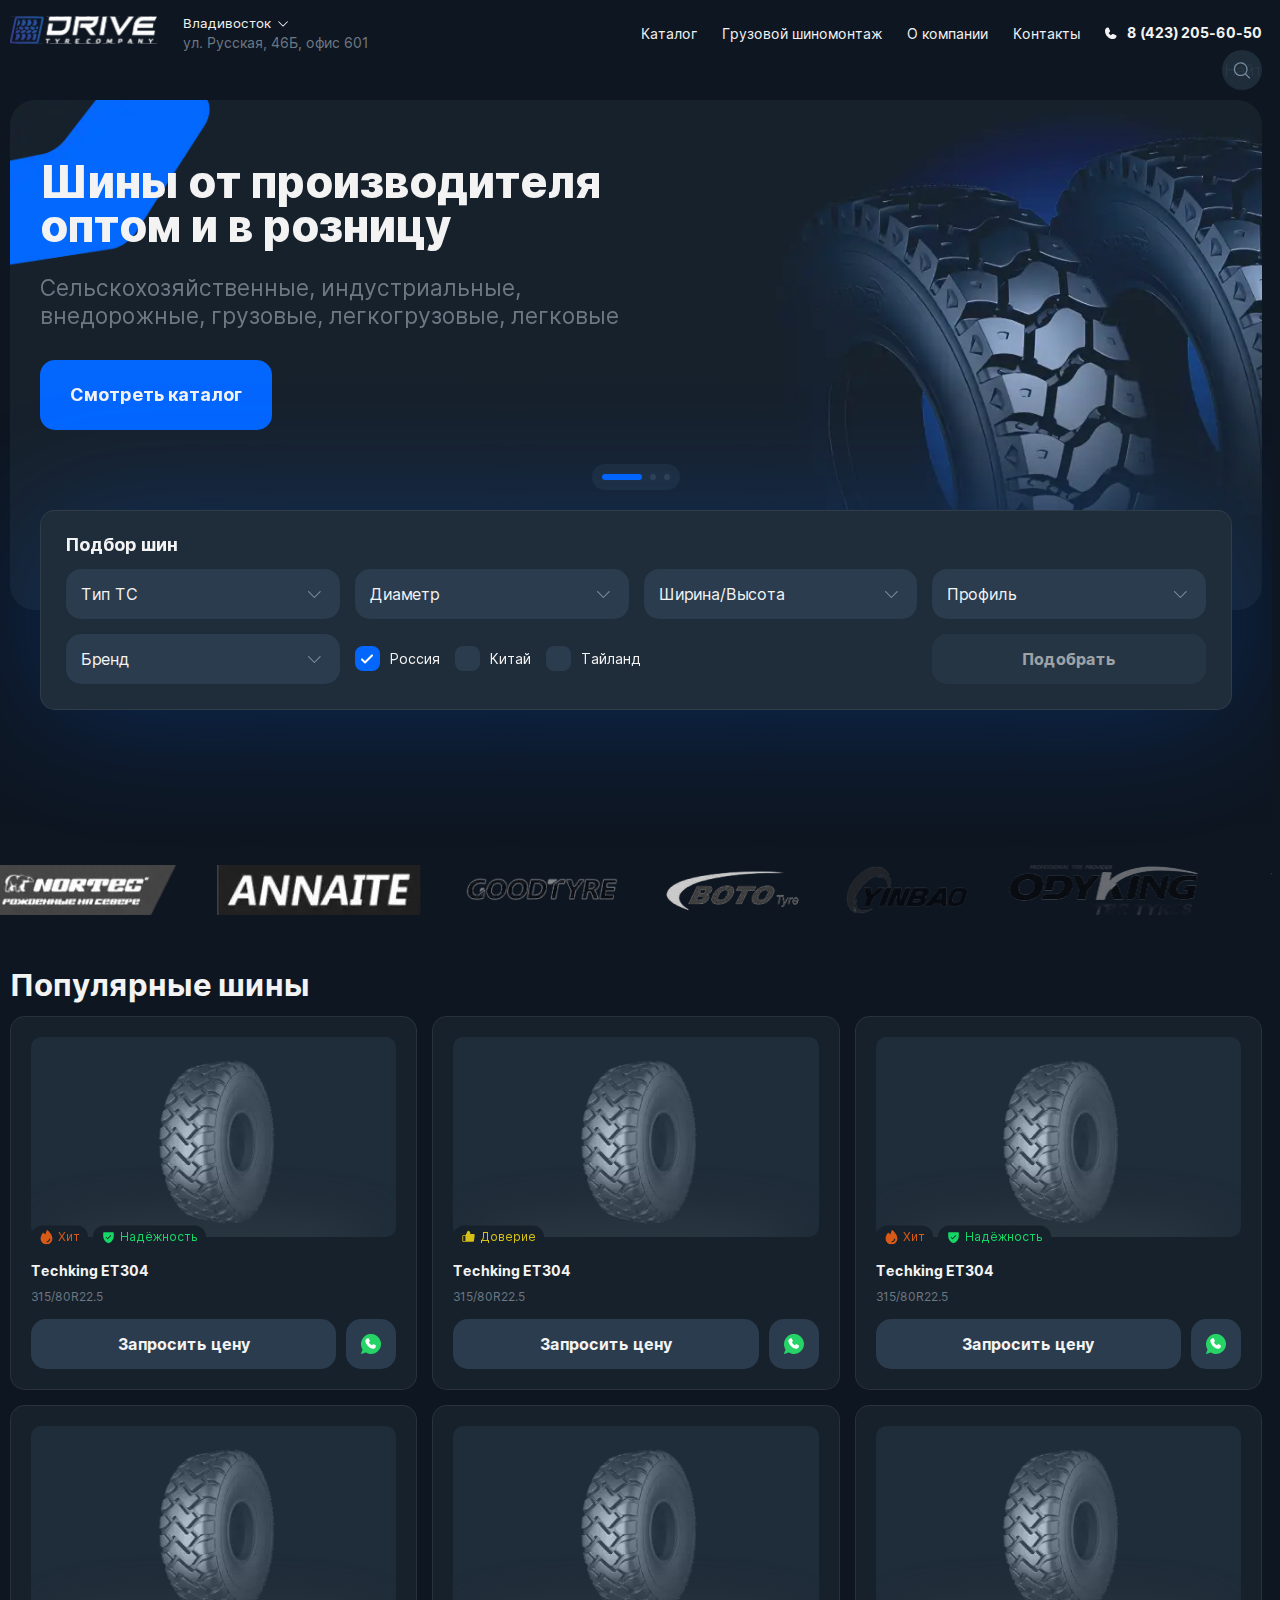
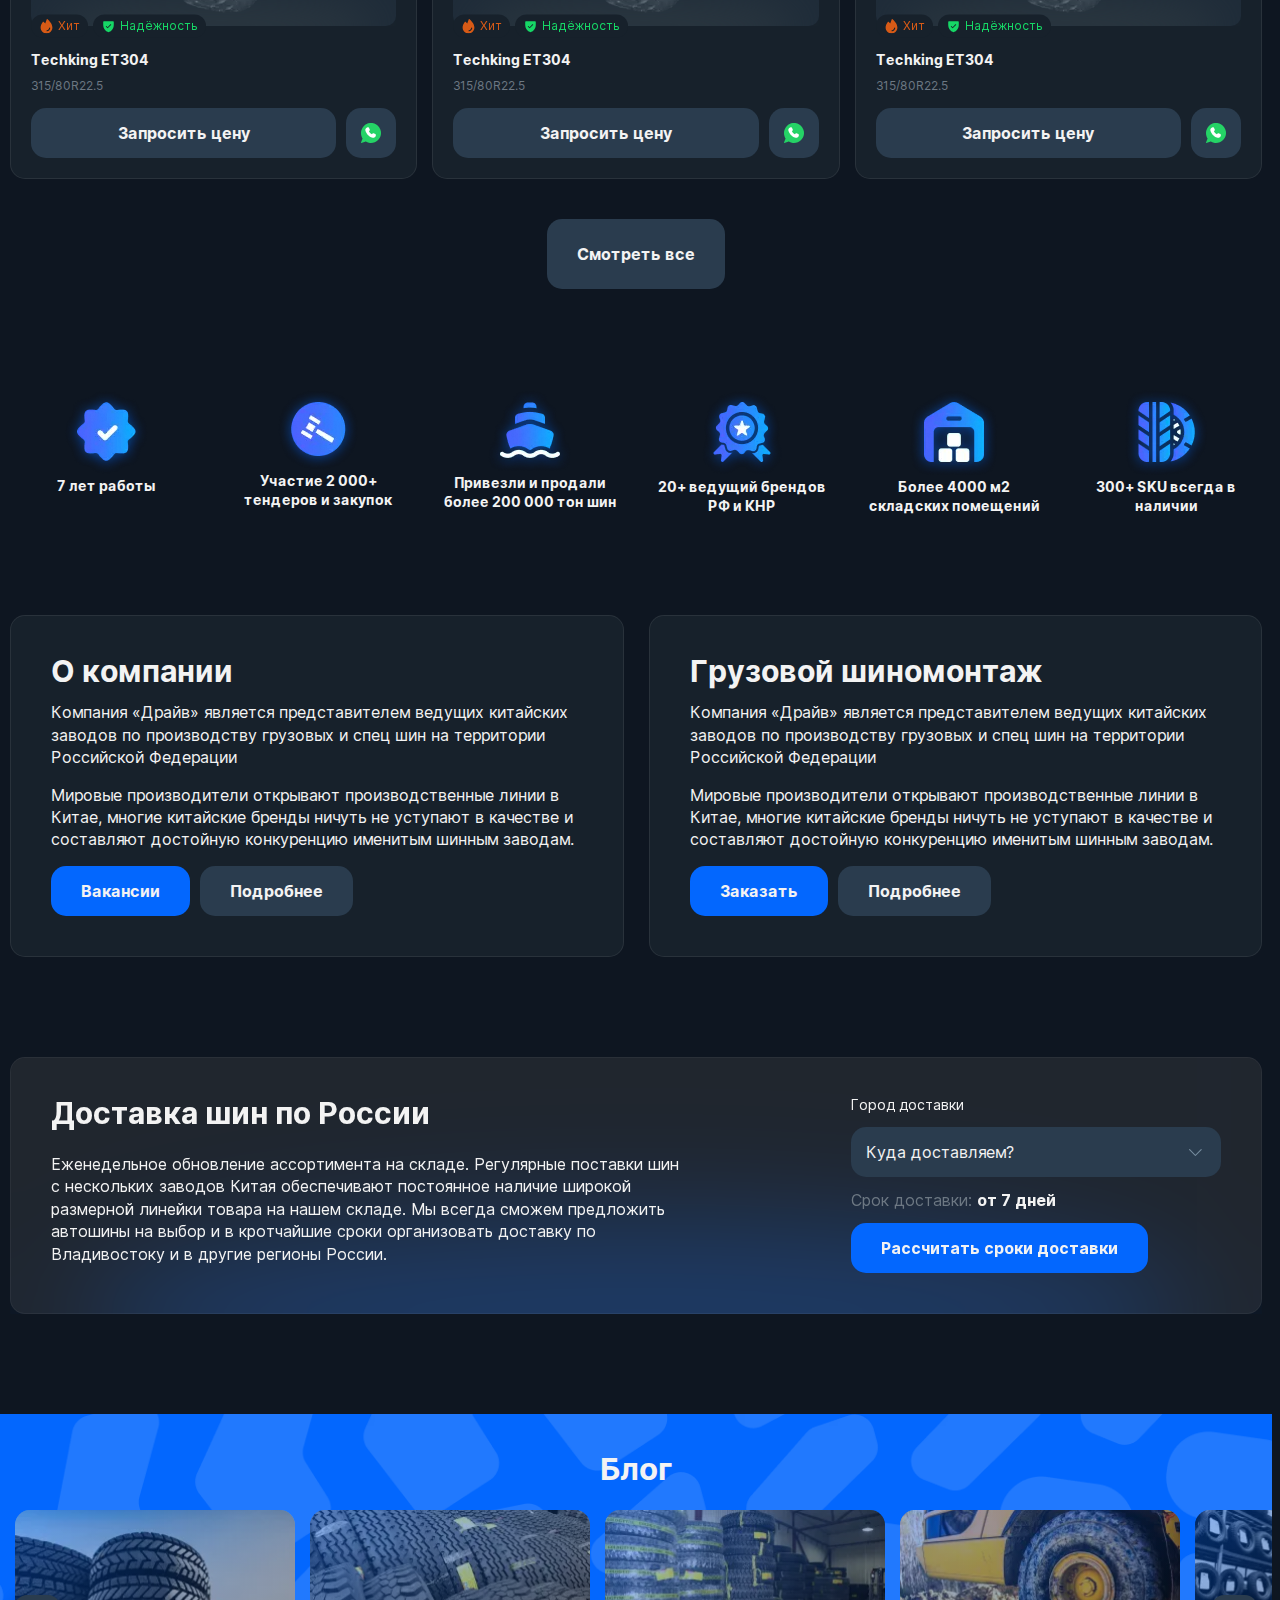
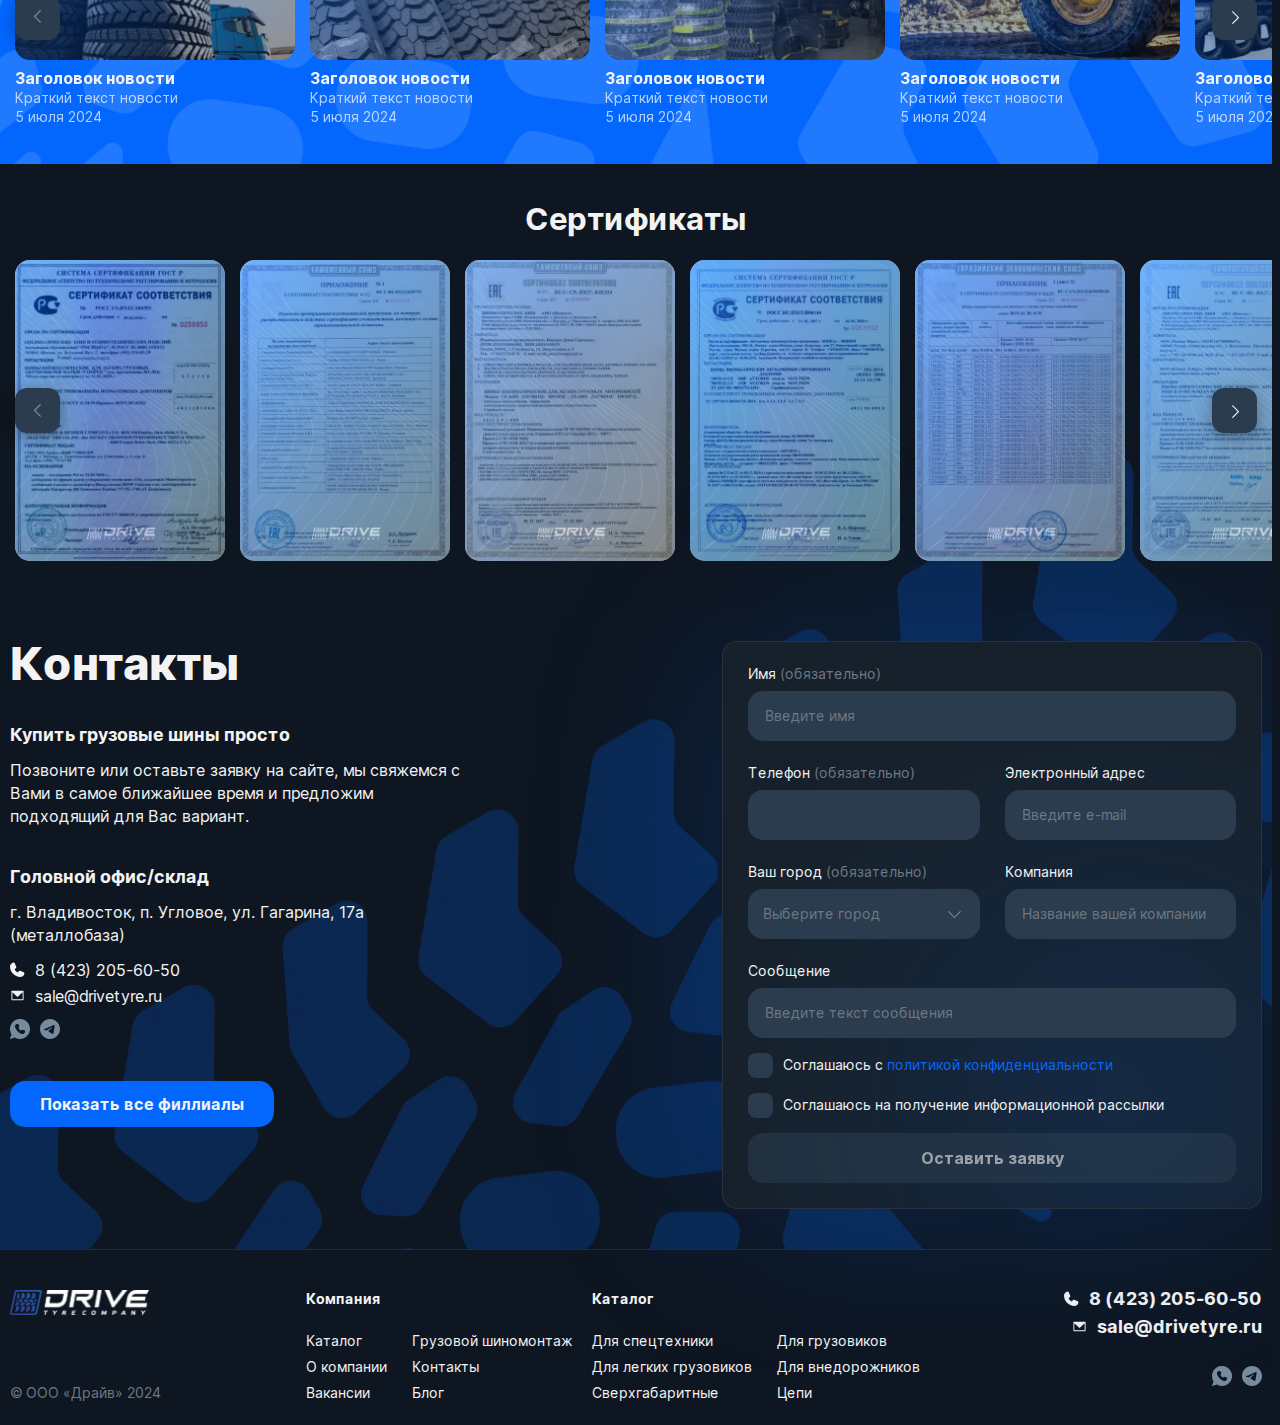
==== commit 24586130: "2" ====
--- a/index.html
+++ b/index.html
@@ -8,9 +8,9 @@
 <meta name="viewport" content="width=device-width, initial-scale=1.0">
 <meta name="description" content="">
 <link rel="shortcut icon" href="img/favicon/Gulp.svg">
-<link rel="stylesheet" href="assets/libs/swiper/swiper-bundle.css">
-
-<link rel="stylesheet" href="css/style.min.css">
+<link rel="stylesheet" href="assets/libs/swiper/swiper-bundle.css?_v=20240913013338">
+
+<link rel="stylesheet" href="css/style.min.css?_v=20240913013338">
 </head>
 
 <body>
@@ -184,18 +184,18 @@
 			<div class="brands">
 				<div class="brands__wrapper">
 					<div class="brands__item">
-						<div class="brands__img"><img src="./img/brands/1.png" alt="Бренд"></div>
-						<div class="brands__img"><img src="./img/brands/2.png" alt="Бренд"></div>
-						<div class="brands__img"><img src="./img/brands/3.png" alt="Бренд"></div>
-						<div class="brands__img"><img src="./img/brands/4.png" alt="Бренд"></div>
-						<div class="brands__img"><img src="./img/brands/5.png" alt="Бренд"></div>
-						<div class="brands__img"><img src="./img/brands/6.png" alt="Бренд"></div>
-						<div class="brands__img"><img src="./img/brands/7.png" alt="Бренд"></div>
-						<div class="brands__img"><img src="./img/brands/8.png" alt="Бренд"></div>
-						<div class="brands__img"><img src="./img/brands/9.png" alt="Бренд"></div>
-						<div class="brands__img"><img src="./img/brands/10.png" alt="Бренд"></div>
-						<div class="brands__img"><img src="./img/brands/11.png" alt="Бренд"></div>
-						<div class="brands__img"><img src="./img/brands/12.png" alt="Бренд"></div>
+						<div class="brands__img"><img src="./img/brands/1.webp" alt="Бренд"></div>
+						<div class="brands__img"><img src="./img/brands/2.webp" alt="Бренд"></div>
+						<div class="brands__img"><img src="./img/brands/3.webp" alt="Бренд"></div>
+						<div class="brands__img"><img src="./img/brands/4.webp" alt="Бренд"></div>
+						<div class="brands__img"><img src="./img/brands/5.webp" alt="Бренд"></div>
+						<div class="brands__img"><img src="./img/brands/6.webp" alt="Бренд"></div>
+						<div class="brands__img"><img src="./img/brands/7.webp" alt="Бренд"></div>
+						<div class="brands__img"><img src="./img/brands/8.webp" alt="Бренд"></div>
+						<div class="brands__img"><img src="./img/brands/9.webp" alt="Бренд"></div>
+						<div class="brands__img"><img src="./img/brands/10.webp" alt="Бренд"></div>
+						<div class="brands__img"><img src="./img/brands/11.webp" alt="Бренд"></div>
+						<div class="brands__img"><img src="./img/brands/12.webp" alt="Бренд"></div>
 					</div>
 				</div>
 			</div>
@@ -208,7 +208,7 @@
 							<div class="card">
 								<div class="card__img">
 									<div class="card__img_effects"></div>
-									<img src="./img/MATE_E3L3-60-без-фона.png" alt="Изображение">
+									<img src="./img/MATE_E3L3-60-без-фона.webp" alt="Изображение">
 									<div class="tags">
 										<div class="tag popular">
 											<svg class='icon icon-hit'>
@@ -240,7 +240,7 @@
 							<div class="card">
 								<div class="card__img">
 									<div class="card__img_effects"></div>
-									<img src="./img/MATE_E3L3-60-без-фона.png" alt="Изображение">
+									<img src="./img/MATE_E3L3-60-без-фона.webp" alt="Изображение">
 									<div class="tags">
 										<div class="tag trust">
 											<svg class='icon icon-trust'>
@@ -266,7 +266,7 @@
 							<div class="card">
 								<div class="card__img">
 									<div class="card__img_effects"></div>
-									<img src="./img/MATE_E3L3-60-без-фона.png" alt="Изображение">
+									<img src="./img/MATE_E3L3-60-без-фона.webp" alt="Изображение">
 									<div class="tags">
 										<div class="tag popular">
 											<svg class='icon icon-hit'>
@@ -298,7 +298,7 @@
 							<div class="card">
 								<div class="card__img">
 									<div class="card__img_effects"></div>
-									<img src="./img/MATE_E3L3-60-без-фона.png" alt="Изображение">
+									<img src="./img/MATE_E3L3-60-без-фона.webp" alt="Изображение">
 									<div class="tags">
 										<div class="tag popular">
 											<svg class='icon icon-hit'>
@@ -330,7 +330,7 @@
 							<div class="card">
 								<div class="card__img">
 									<div class="card__img_effects"></div>
-									<img src="./img/MATE_E3L3-60-без-фона.png" alt="Изображение">
+									<img src="./img/MATE_E3L3-60-без-фона.webp" alt="Изображение">
 									<div class="tags">
 										<div class="tag popular">
 											<svg class='icon icon-hit'>
@@ -362,7 +362,7 @@
 							<div class="card">
 								<div class="card__img">
 									<div class="card__img_effects"></div>
-									<img src="./img/MATE_E3L3-60-без-фона.png" alt="Изображение">
+									<img src="./img/MATE_E3L3-60-без-фона.webp" alt="Изображение">
 									<div class="tags">
 										<div class="tag popular">
 											<svg class='icon icon-hit'>
@@ -394,7 +394,7 @@
 							<div class="card">
 								<div class="card__img">
 									<div class="card__img_effects"></div>
-									<img src="./img/MATE_E3L3-60-без-фона.png" alt="Изображение">
+									<img src="./img/MATE_E3L3-60-без-фона.webp" alt="Изображение">
 									<div class="tags">
 										<div class="tag popular">
 											<svg class='icon icon-hit'>
@@ -426,7 +426,7 @@
 							<div class="card">
 								<div class="card__img">
 									<div class="card__img_effects"></div>
-									<img src="./img/MATE_E3L3-60-без-фона.png" alt="Изображение">
+									<img src="./img/MATE_E3L3-60-без-фона.webp" alt="Изображение">
 									<div class="tags">
 										<div class="tag popular">
 											<svg class='icon icon-hit'>
@@ -467,27 +467,27 @@
 					<div class="advantages__body">
 						<ul class="advantages__list">
 							<li>
-								<img src="./img/icons/advantages-1.png" alt="Иконка">
+								<img src="./img/icons/advantages-1.webp" alt="Иконка">
 								<p>7 лет работы</p>
 							</li>
 							<li>
-								<img src="./img/icons/advantages-2.png" alt="Иконка">
+								<img src="./img/icons/advantages-2.webp" alt="Иконка">
 								<p>Участие 2 000+ тендеров и закупок</p>
 							</li>
 							<li>
-								<img src="./img/icons/advantages-3.png" alt="Иконка">
+								<img src="./img/icons/advantages-3.webp" alt="Иконка">
 								<p>Привезли и продали более 200 000 тон шин</p>
 							</li>
 							<li>
-								<img src="./img/icons/advantages-4.png" alt="Иконка">
+								<img src="./img/icons/advantages-4.webp" alt="Иконка">
 								<p>20+ ведущий брендов РФ и КНР</p>
 							</li>
 							<li>
-								<img src="./img/icons/advantages-5.png" alt="Иконка">
+								<img src="./img/icons/advantages-5.webp" alt="Иконка">
 								<p>Более 4000 м2 складских помещений</p>
 							</li>
 							<li>
-								<img src="./img/icons/advantages-6.png" alt="Иконка">
+								<img src="./img/icons/advantages-6.webp" alt="Иконка">
 								<p>300+ SKU всегда в наличии</p>
 							</li>
 						</ul>
@@ -500,7 +500,7 @@
 					<div class="info__body">
 						<div class="info__content">
 							<article class="info__article">
-								<img src="./img/particle-2.png" alt="Картинка" class="info__article_img-parcticle">
+								<img src="./img/particle-2.webp" alt="Картинка" class="info__article_img-parcticle">
 								<h3 class="info__article_title h3">О компании</h3>
 								<div class="info__article_content">
 									<p>Компания «Драйв» является представителем ведущих китайских заводов по производству грузовых и спец
@@ -514,9 +514,10 @@
 									<button class="button _active">Вакансии</button>
 									<button class="button">Подробнее</button>
 								</div>
+								
 							</article>
 							<article class="info__article">
-								<img src="./img/particle-2.png" alt="Картинка" class="info__article_img-parcticle">
+								<img src="./img/particle-2.webp" alt="Картинка" class="info__article_img-parcticle">
 								<h3 class="info__article_title">Грузовой шиномонтаж</h3>
 								<div class="info__article_content">
 									<p>Компания «Драйв» является представителем ведущих китайских заводов по производству грузовых и спец
@@ -530,6 +531,7 @@
 									<button class="button _active">Заказать</button>
 									<button class="button">Подробнее</button>
 								</div>
+								
 							</article>
 						</div>
 					</div>
@@ -539,8 +541,8 @@
 			<section class="delivery section">
 				<div class="delivery__container _container">
 					<div class="delivery__body">
-						<img src="./img/map_of_federal_subjects_of_russia.png" alt="Карта" class="delivery__img-map">
-						<img src="./img/particle-2.png" alt="Картинка" class="delivery__img-particle">
+						<img src="./img/map_of_federal_subjects_of_russia.webp" alt="Карта" class="delivery__img-map">
+						<img src="./img/particle-2.webp" alt="Картинка" class="delivery__img-particle">
 						<div class="delivery__shadow"></div>
 						<div class="delivery__content">
 							<div class="delivery__block">
@@ -575,7 +577,7 @@
 							<div class="preview-blog__swiper-wrapper swiper-wrapper">
 								<a href="#" class="preview-blog__swiper-slide swiper-slide">
 									<div class="preview-blog__swiper-slide_img">
-										<img src="./img/preview-blog-1.jpg" alt="Картинка" loading="lazy">
+										<img src="./img/preview-blog-1.webp" alt="Картинка" loading="lazy">
 									</div>
 									<div class="preview-blog__swiper-slide_content">
 										<h5>Заголовок новости</h5>
@@ -585,7 +587,7 @@
 								</a>
 								<a href="#" class="preview-blog__swiper-slide swiper-slide">
 									<div class="preview-blog__swiper-slide_img">
-										<img src="./img/preview-blog-2.jpg" alt="Картинка" loading="lazy">
+										<img src="./img/preview-blog-2.webp" alt="Картинка" loading="lazy">
 									</div>
 									<div class="preview-blog__swiper-slide_content">
 										<h5>Заголовок новости</h5>
@@ -595,7 +597,7 @@
 								</a>
 								<a href="#" class="preview-blog__swiper-slide swiper-slide">
 									<div class="preview-blog__swiper-slide_img">
-										<img src="./img/preview-blog-3.jpg" alt="Картинка" loading="lazy">
+										<img src="./img/preview-blog-3.webp" alt="Картинка" loading="lazy">
 									</div>
 									<div class="preview-blog__swiper-slide_content">
 										<h5>Заголовок новости</h5>
@@ -605,7 +607,7 @@
 								</a>
 								<a href="#" class="preview-blog__swiper-slide swiper-slide">
 									<div class="preview-blog__swiper-slide_img">
-										<img src="./img/preview-blog-4.jpg" alt="Картинка" loading="lazy">
+										<img src="./img/preview-blog-4.webp" alt="Картинка" loading="lazy">
 									</div>
 									<div class="preview-blog__swiper-slide_content">
 										<h5>Заголовок новости</h5>
@@ -615,7 +617,7 @@
 								</a>
 								<a href="#" class="preview-blog__swiper-slide swiper-slide">
 									<div class="preview-blog__swiper-slide_img">
-										<img src="./img/preview-blog-5.jpg" alt="Картинка" loading="lazy">
+										<img src="./img/preview-blog-5.webp" alt="Картинка" loading="lazy">
 									</div>
 									<div class="preview-blog__swiper-slide_content">
 										<h5>Заголовок новости</h5>
@@ -625,7 +627,7 @@
 								</a>
 								<a href="#" class="preview-blog__swiper-slide swiper-slide">
 									<div class="preview-blog__swiper-slide_img">
-										<img src="./img/preview-blog-6.jpg" alt="Картинка" loading="lazy">
+										<img src="./img/preview-blog-6.webp" alt="Картинка" loading="lazy">
 									</div>
 									<div class="preview-blog__swiper-slide_content">
 										<h5>Заголовок новости</h5>
@@ -655,45 +657,45 @@
 						<h3 class="certificates__title h2">Сертификаты</h3>
 						<div class="certificates__swiper swiper">
 							<div class="certificates__swiper-wrapper swiper-wrapper">
-								<a data-fslightbox="certificates" href="./img/certificates-1.jpg"
+								<a data-fslightbox="certificates" href="./img/certificates-1.webp"
 									class="certificates__swiper-slide swiper-slide">
-									<img src="./img/certificates-1.jpg" alt="Картинка" class="img-certificate" loading="lazy">
-								</a>
-								<a data-fslightbox="certificates" href="./img/certificates-2.jpg"
+									<img src="./img/certificates-1.webp" alt="Картинка" class="img-certificate" loading="lazy">
+								</a>
+								<a data-fslightbox="certificates" href="./img/certificates-2.webp"
 									class="certificates__swiper-slide swiper-slide">
-									<img src="./img/certificates-2.jpg" alt="Картинка" class="img-certificate" loading="lazy">
-								</a>
-								<a data-fslightbox="certificates" href="./img/certificates-3.jpg"
+									<img src="./img/certificates-2.webp" alt="Картинка" class="img-certificate" loading="lazy">
+								</a>
+								<a data-fslightbox="certificates" href="./img/certificates-3.webp"
 									class="certificates__swiper-slide swiper-slide">
-									<img src="./img/certificates-3.jpg" alt="Картинка" class="img-certificate" loading="lazy">
-								</a>
-								<a data-fslightbox="certificates" href="./img/certificates-4.jpg"
+									<img src="./img/certificates-3.webp" alt="Картинка" class="img-certificate" loading="lazy">
+								</a>
+								<a data-fslightbox="certificates" href="./img/certificates-4.webp"
 									class="certificates__swiper-slide swiper-slide">
-									<img src="./img/certificates-4.jpg" alt="Картинка" class="img-certificate" loading="lazy">
-								</a>
-								<a data-fslightbox="certificates" href="./img/certificates-5.jpg"
+									<img src="./img/certificates-4.webp" alt="Картинка" class="img-certificate" loading="lazy">
+								</a>
+								<a data-fslightbox="certificates" href="./img/certificates-5.webp"
 									class="certificates__swiper-slide swiper-slide">
-									<img src="./img/certificates-5.jpg" alt="Картинка" class="img-certificate" loading="lazy">
-								</a>
-								<a data-fslightbox="certificates" href="./img/certificates-6.jpg"
+									<img src="./img/certificates-5.webp" alt="Картинка" class="img-certificate" loading="lazy">
+								</a>
+								<a data-fslightbox="certificates" href="./img/certificates-6.webp"
 									class="certificates__swiper-slide swiper-slide">
-									<img src="./img/certificates-6.jpg" alt="Картинка" class="img-certificate" loading="lazy">
-								</a>
-								<a data-fslightbox="certificates" href="./img/certificates-7.jpg"
+									<img src="./img/certificates-6.webp" alt="Картинка" class="img-certificate" loading="lazy">
+								</a>
+								<a data-fslightbox="certificates" href="./img/certificates-7.webp"
 									class="certificates__swiper-slide swiper-slide">
-									<img src="./img/certificates-7.jpg" alt="Картинка" class="img-certificate" loading="lazy">
-								</a>
-								<a data-fslightbox="certificates" href="./img/certificates-1.jpg"
+									<img src="./img/certificates-7.webp" alt="Картинка" class="img-certificate" loading="lazy">
+								</a>
+								<a data-fslightbox="certificates" href="./img/certificates-1.webp"
 									class="certificates__swiper-slide swiper-slide">
-									<img src="./img/certificates-1.jpg" alt="Картинка" class="img-certificate" loading="lazy">
-								</a>
-								<a data-fslightbox="certificates" href="./img/certificates-2.jpg"
+									<img src="./img/certificates-1.webp" alt="Картинка" class="img-certificate" loading="lazy">
+								</a>
+								<a data-fslightbox="certificates" href="./img/certificates-2.webp"
 									class="certificates__swiper-slide swiper-slide">
-									<img src="./img/certificates-2.jpg" alt="Картинка" class="img-certificate" loading="lazy">
-								</a>
-								<a data-fslightbox="certificates" href="./img/certificates-3.jpg"
+									<img src="./img/certificates-2.webp" alt="Картинка" class="img-certificate" loading="lazy">
+								</a>
+								<a data-fslightbox="certificates" href="./img/certificates-3.webp"
 									class="certificates__swiper-slide swiper-slide">
-									<img src="./img/certificates-3.jpg" alt="Картинка" class="img-certificate" loading="lazy">
+									<img src="./img/certificates-3.webp" alt="Картинка" class="img-certificate" loading="lazy">
 								</a>
 							</div>
 							<button class="certificates__swiper-button button swiper-button-prev">
@@ -823,7 +825,7 @@
 						</form>
 					</div>
 				</div>
-				<img src="../img/protector.png" alt="Картинка" class="section-contacts__img-bg" loading="lazy">
+				<img src="./img/protector.webp" alt="Картинка" class="section-contacts__img-bg" loading="lazy">
 			</section>
 		</main>
 		<footer class="footer">
@@ -907,8 +909,8 @@
 	</div>
 </footer>
 	</div>
-	<!-- <link rel="stylesheet" href="./assets/libs/swiper/swiper-bundle.min.js"> -->
-<script src="./js/app.min.js"></script>
+	
+<script src="./js/app.min.20240913013338.js"></script>
 </body>
 
 </html>--- a/css/style.min.css
+++ b/css/style.min.css
@@ -1,2213 +1 @@
-@charset "UTF-8";
-@font-face {
-  font-family: Inter;
-  font-display: swap;
-  src: url("../fonts/Inter-Bold.woff2") format("woff2"), url("../fonts/Inter-Bold.woff") format("woff");
-  font-weight: 700;
-  font-style: normal;
-}
-@font-face {
-  font-family: Inter;
-  font-display: swap;
-  src: url("../fonts/Inter-Medium.woff2") format("woff2"), url("../fonts/Inter-Medium.woff") format("woff");
-  font-weight: 500;
-  font-style: normal;
-}
-@font-face {
-  font-family: Inter;
-  font-display: swap;
-  src: url("../fonts/Inter-ExtraBold.woff2") format("woff2"), url("../fonts/Inter-ExtraBold.woff") format("woff");
-  font-weight: 800;
-  font-style: normal;
-}
-@font-face {
-  font-family: Inter;
-  font-display: swap;
-  src: url("../fonts/Inter-Regular.woff2") format("woff2"), url("../fonts/Inter-Regular.woff") format("woff");
-  font-weight: 400;
-  font-style: normal;
-}
-@font-face {
-  font-family: Inter;
-  font-display: swap;
-  src: url("../fonts/Inter-Light.woff2") format("woff2"), url("../fonts/Inter-Light.woff") format("woff");
-  font-weight: 300;
-  font-style: normal;
-}
-* {
-  padding: 0px;
-  margin: 0px;
-  border: 0px;
-}
-
-*,
-*:before,
-*:after {
-  -moz-box-sizing: border-box;
-  -webkit-box-sizing: border-box;
-  box-sizing: border-box;
-}
-
-:focus,
-:active {
-  outline: none;
-}
-
-a:focus,
-a:active {
-  outline: none;
-}
-
-aside,
-nav,
-footer,
-header,
-section {
-  display: block;
-}
-
-html,
-body {
-  height: 100%;
-  min-width: 320px;
-}
-
-body {
-  line-height: 1;
-  font-family: "Inter", sans-serif;
-  -ms-text-size-adjust: 100%;
-  -moz-text-size-adjust: 100%;
-  -webkit-text-size-adjust: 100%;
-}
-
-input,
-button,
-textarea {
-  font-family: "Inter", sans-serif;
-  color: #f3f3f3;
-}
-
-input::-ms-clear {
-  display: none;
-}
-
-button {
-  cursor: pointer;
-  background-color: transparent;
-  touch-action: manipulation; /* отключение масштабирования */
-}
-
-button::-moz-focus-inner {
-  padding: 0;
-  border: 0;
-}
-
-a {
-  color: #f3f3f3;
-}
-
-a,
-a:visited {
-  text-decoration: none;
-}
-
-a:hover {
-  text-decoration: none;
-}
-
-ul li {
-  list-style: none;
-}
-
-img {
-  vertical-align: top;
-  pointer-events: none;
-}
-
-h1,
-h2,
-h3,
-h4,
-h5,
-h6 {
-  font-weight: inherit;
-  font-size: inherit;
-}
-
-address {
-  font-style: normal;
-}
-
-* {
-  box-sizing: border-box;
-}
-
-*::-webkit-scrollbar {
-  width: 8px;
-}
-
-*::-webkit-scrollbar-track {
-  background-color: #0e1621;
-}
-
-*::-webkit-scrollbar-thumb {
-  background-color: #0367fe;
-}
-
-html {
-  scrollbar-gutter: stable;
-}
-html._lock {
-  overflow: hidden;
-  position: relative;
-  height: 100%;
-}
-
-body {
-  color: #f3f3f3;
-  font-size: 16px;
-  background-color: #0e1621;
-}
-body._lock {
-  overflow: hidden;
-  position: relative;
-  height: 100%;
-}
-
-.icon {
-  fill: #f3f3f3;
-  width: 20px;
-  height: 20px;
-}
-
-.wrapper {
-  width: 100%;
-  min-height: 100%;
-  overflow: hidden;
-  display: flex;
-  flex-direction: column;
-}
-._container {
-  max-width: 1400px;
-  margin: 0 auto;
-}
-@media (max-width: 1415px) {
-  ._container {
-    max-width: none;
-    padding: 0 10px;
-  }
-}
-.hover-line {
-  position: relative;
-}
-.hover-line::after {
-  content: "";
-  position: absolute;
-  top: 100%;
-  left: 0;
-  height: 1px;
-  width: 100%;
-  background-color: #0367fe;
-  transform: translate(0, 5px);
-  opacity: 0;
-  transition: 0.2s ease-out;
-}
-.hover-line:hover::after {
-  opacity: 1;
-  transform: translate(0, 0);
-}
-
-.h1 {
-  font-weight: 800;
-  font-size: 48px;
-}
-@media (max-width: 1400px) {
-  .h1 {
-    font-size: calc(16px + 32 * (100vw - 320px) / 1080);
-  }
-}
-
-.button {
-  font-weight: 700;
-  font-size: 16px;
-  color: #f3f3f3;
-  text-align: center;
-  background: #2a3c4e;
-  border-radius: 15px;
-  padding: 15px 30px;
-  transition: 0.2s;
-}
-.button:not([disabled]):hover {
-  background-color: #0367fe;
-}
-.button._active {
-  background-color: #0367fe;
-}
-.button._active:hover {
-  box-shadow: 0 0 6px 2px rgba(3, 103, 254, 0.7);
-}
-.button[disabled] {
-  cursor: auto;
-  opacity: 0.6;
-}
-
-.form-title {
-  font-weight: 700;
-  font-size: 18px;
-}
-
-.form-main {
-  border: 1px solid rgba(255, 255, 255, 0.08);
-  border-radius: 15px;
-  padding: 25px;
-  display: flex;
-  flex-direction: column;
-  gap: 15px;
-  background: #1f2c39;
-}
-.form-main__content {
-  display: grid;
-  grid-template-columns: repeat(auto-fit, minmax(240px, 1fr));
-  gap: 15px;
-}
-.form-main__bottom {
-  display: flex;
-  align-items: center;
-  justify-content: space-between;
-  gap: 15px;
-}
-.form-main__list-checkbox {
-  grid-column: span 4;
-  display: flex;
-  align-items: center;
-  flex-wrap: wrap;
-  gap: 15px;
-}
-.form-main__list-checkbox li > label {
-  display: flex;
-  align-items: center;
-  gap: 10px;
-  cursor: pointer;
-}
-.form-main__list-checkbox li > label span {
-  font-weight: 400;
-  font-size: 14px;
-}
-@media (max-width: 1415px) {
-  .form-main__list-checkbox {
-    grid-column: span 2;
-  }
-}
-@media (max-width: 992.98px) {
-  .form-main__list-checkbox {
-    grid-column: span 1;
-  }
-}
-
-.wp-input {
-  position: relative;
-}
-
-.input,
-.textarea {
-  color: #f3f3f3;
-  font-size: 16px;
-  padding: 10px 15px;
-  height: 45px;
-  border-radius: 56px;
-  background-color: #1f2c39;
-  border: 2px solid transparent;
-}
-.input::placeholder,
-.textarea::placeholder {
-  color: #6d7883;
-}
-.input:focus,
-.textarea:focus {
-  border-color: #0367fe;
-}
-
-.textarea {
-  resize: none;
-}
-
-.input-checkbox {
-  display: none;
-}
-.input-checkbox:checked + .label-checkbox {
-  background-color: #0367fe;
-}
-.input-checkbox:checked + .label-checkbox .icon {
-  transform: scale(1);
-}
-
-.label-checkbox {
-  flex-shrink: 0;
-  border-radius: 8px;
-  width: 25px;
-  height: 25px;
-  background-color: #2a3c4e;
-  display: flex;
-  align-items: center;
-  justify-content: center;
-  cursor: pointer;
-  transition: 0.2s;
-}
-.label-checkbox .icon {
-  width: 12px;
-  height: 10px;
-  fill: #fff;
-  transform: scale(0);
-  transition: 0.2s;
-}
-
-.header__body {
-  width: 100%;
-}
-.header__content {
-  width: 100%;
-  display: flex;
-  align-items: center;
-  gap: 25px;
-  padding: 30px 0 15px 0;
-  position: relative;
-}
-@media (max-width: 1415px) {
-  .header__content {
-    padding: 15px 0 40px 0;
-  }
-}
-@media (max-width: 992.98px) {
-  .header__content {
-    padding: 15px 0 10px 0;
-  }
-}
-@media (max-width: 676px) {
-  .header__content {
-    gap: 15px;
-    flex-direction: column;
-    align-items: stretch;
-  }
-}
-.header__wp-left {
-  display: flex;
-  align-content: center;
-  justify-content: space-between;
-  gap: 25px;
-}
-.header__logo {
-  display: flex;
-  align-items: center;
-  justify-content: flex-start;
-  height: 30px;
-  width: 150px;
-}
-@media (max-width: 1400px) {
-  .header__logo {
-    width: calc(130px + 20 * (100vw - 320px) / 1080);
-  }
-}
-.header__logo img {
-  max-width: 100%;
-  max-height: 100%;
-}
-.header__location {
-  display: flex;
-  flex-direction: column;
-  gap: 5px;
-  position: relative;
-}
-.header__location_city {
-  color: #f3f3f3;
-  display: flex;
-  align-items: center;
-  gap: 5px;
-}
-.header__location_city .icon {
-  width: 15px;
-  height: 15px;
-  transition: 0.2s;
-}
-.header__location address {
-  font-weight: 400;
-  font-size: 14px;
-  color: #6d7883;
-}
-@media (max-width: 768.98px) {
-  .header__location address {
-    display: none;
-  }
-}
-.header__location_tile {
-  position: absolute;
-  top: calc(100% + 10px);
-  left: 0;
-  background: #1f2c39;
-  border-radius: 15px;
-  padding: 25px;
-  min-width: 400px;
-  opacity: 0;
-  visibility: hidden;
-}
-.header__location_tile._active {
-  opacity: 1;
-  visibility: visible;
-}
-.header__location_tile > span {
-  font-weight: 400;
-  font-size: 18px;
-  line-height: 150%;
-  color: #6d7883;
-}
-@media (max-width: 576.98px) {
-  .header__location_tile > span {
-    font-size: 14px;
-  }
-}
-.header__location_tile .city {
-  font-weight: 700;
-  font-size: 18px;
-  line-height: 150%;
-  margin-top: 5px;
-}
-@media (max-width: 478.98px) {
-  .header__location_tile .city {
-    font-size: 16px;
-  }
-}
-.header__location_tile > div {
-  display: flex;
-  gap: 10px;
-  margin-top: 15px;
-}
-@media (max-width: 576.98px) {
-  .header__location_tile > div .button {
-    flex: 1 1 50%;
-  }
-}
-@media (max-width: 678px) {
-  .header__location_tile {
-    min-width: 0;
-    width: 100%;
-    position: fixed;
-    bottom: 0;
-    left: 0;
-    top: auto;
-    right: 0;
-    border-radius: 15px 15px 0 0;
-    padding: 15px;
-  }
-}
-.header__nav {
-  flex: 1 1 auto;
-}
-@media (max-width: 992.98px) {
-  .header__nav {
-    position: absolute;
-    right: 0;
-    top: 100%;
-    background-color: #1f2c39;
-    width: 100%;
-    overflow: hidden;
-    opacity: 0;
-    visibility: hidden;
-    transition: 0.2s;
-    padding: 20px;
-  }
-  .header__nav._active {
-    z-index: 5;
-    opacity: 1;
-    visibility: visible;
-  }
-}
-.header__list {
-  display: flex;
-  align-items: center;
-  justify-content: flex-end;
-  gap: 25px;
-}
-@media (max-width: 992.98px) {
-  .header__list {
-    flex-direction: column;
-  }
-}
-.header__link {
-  color: #f3f3f3;
-  font-size: 14px;
-}
-.header__link._active::after {
-  opacity: 1;
-  transform: translate(0, 0);
-}
-@media (max-width: 992.98px) {
-  .header__link {
-    font-size: 20px;
-  }
-}
-.header__wp-right {
-  display: flex;
-  align-items: center;
-  gap: 25px;
-}
-@media (max-width: 1050px) {
-  .header__wp-right {
-    position: absolute;
-    bottom: 0;
-    right: 0;
-    gap: 10px;
-  }
-}
-@media (max-width: 992.98px) {
-  .header__wp-right {
-    position: relative;
-    inset: auto;
-    flex: 1 1 auto;
-    justify-content: flex-end;
-  }
-}
-.header__search {
-  position: relative;
-}
-.header__search label {
-  display: inline-block;
-  height: 100%;
-  width: 100%;
-}
-.header__search button {
-  position: absolute;
-  z-index: 1;
-  top: 50%;
-  left: 50%;
-  transform: translate(-50%, -50%);
-  fill: #768c9e;
-  transition: 0.2s;
-  cursor: pointer;
-  user-select: none;
-  pointer-events: none;
-}
-.header__search button .icon {
-  transform: translate(0, 2px);
-}
-@media (max-width: 768.98px) {
-  .header__search button {
-    left: 15px;
-    transform: translate(0, -50%);
-  }
-}
-.header__search input {
-  padding-left: 45px;
-  height: 40px;
-  transition: 0.3s;
-  width: 280px;
-}
-@media (min-width: 768.98px) {
-  .header__search input::placeholder {
-    transition: 0.3s;
-  }
-  .header__search input:not(:focus) {
-    width: 40px;
-    padding: 0;
-    border-radius: 50%;
-    cursor: pointer;
-    color: transparent;
-  }
-  .header__search input:not(:focus)::placeholder {
-    opacity: 0;
-  }
-  .header__search input:focus + button {
-    left: 15px;
-    transform: translate(0, -50%);
-    pointer-events: auto;
-    height: 100%;
-  }
-}
-@media (min-width: 1050px) and (max-width: 1415px) {
-  .header__search {
-    position: absolute;
-    right: 0;
-    bottom: 0;
-  }
-}
-@media (min-width: 1050px) and (max-width: 1415px) and (max-width: 1050px) {
-  .header__search {
-    right: 50px;
-  }
-}
-@media (max-width: 478.98px) {
-  .header__search {
-    flex: 1 1 auto;
-  }
-  .header__search input {
-    width: 100%;
-  }
-}
-.header__phone {
-  font-weight: 700;
-  font-size: 14px;
-  text-align: right;
-  color: #f3f3f3;
-  display: flex;
-  align-items: center;
-  gap: 10px;
-  transition: 0.2s;
-}
-.header__phone .icon {
-  width: 12px;
-  height: 12px;
-}
-.header__phone:hover {
-  color: #0367fe;
-}
-@media (min-width: 768.98px) and (max-width: 1050px) {
-  .header__phone {
-    width: 40px;
-    height: 40px;
-    background-color: #1f2c39;
-    border-radius: 50%;
-    justify-content: center;
-  }
-  .header__phone span {
-    display: none;
-  }
-}
-@media (max-width: 768.98px) {
-  .header__phone .icon {
-    display: none;
-  }
-}
-
-.header-burger {
-  flex-shrink: 0;
-  display: none;
-  background-color: #1f2c39;
-  position: relative;
-  width: 45px;
-  height: 45px;
-  border-radius: 50%;
-  cursor: pointer;
-  z-index: 10;
-}
-.header-burger span {
-  position: absolute;
-  transition: all 0.3s ease 0s;
-  width: 50%;
-  height: 2px;
-  background: #768c9e;
-  left: 50%;
-  top: 50%;
-}
-.header-burger span:nth-child(1) {
-  transform: translate(-50%, calc(-50% + 7px));
-}
-.header-burger span:nth-child(2) {
-  transform: translate(-50%, -50%);
-}
-.header-burger span:nth-child(3) {
-  transform: translate(-50%, calc(-50% - 7px));
-}
-.header-burger._active span {
-  transform: scale(0);
-}
-.header-burger._active span:first-child {
-  transform: translate(-50%, -50%) rotate(-45deg);
-}
-.header-burger._active span:last-child {
-  transform: translate(-50%, -50%) rotate(45deg);
-}
-@media (max-width: 992.98px) {
-  .header-burger {
-    display: block;
-  }
-}
-
-.footer {
-  border-top: 1px solid #1f2c39;
-  background: #0e1621;
-  padding: 40px 0 25px 0;
-}
-.footer__body {
-  display: flex;
-  gap: 25px;
-}
-@media (min-width: 478.98px) and (max-width: 768.98px) {
-  .footer__body {
-    display: grid;
-    grid-template-columns: auto auto;
-  }
-}
-@media (max-width: 478.98px) {
-  .footer__body {
-    flex-direction: column;
-  }
-}
-.footer__logo {
-  display: flex;
-  flex-direction: column;
-  gap: 15px;
-}
-.footer__logo_img {
-  max-width: 140px;
-  width: 100%;
-}
-.footer__logo_img img {
-  max-width: 100%;
-  max-height: 100%;
-  object-fit: contain;
-}
-.footer__logo > p {
-  font-weight: 400;
-  font-size: 14px;
-  color: #6d7883;
-}
-@media (min-width: 992.98px) {
-  .footer__logo {
-    justify-content: space-between;
-  }
-}
-.footer__content {
-  flex: 1 1 auto;
-  display: flex;
-  justify-content: center;
-  gap: 140px;
-}
-@media (max-width: 1415px) {
-  .footer__content {
-    gap: 20px;
-  }
-}
-@media (min-width: 478.98px) and (max-width: 768.98px) {
-  .footer__content {
-    order: 3;
-    grid-column: span 2;
-  }
-}
-@media (max-width: 478.98px) {
-  .footer__content {
-    flex-direction: column;
-    gap: 10px;
-  }
-}
-@media (min-width: 992.98px) {
-  .footer__accord {
-    overflow: visible !important;
-  }
-}
-@media (max-width: 992.98px) {
-  .footer__accord {
-    flex: 1 1 auto;
-  }
-}
-.footer__accord._open ._my-accordion-control .icon {
-  transform: rotate(180deg);
-}
-.footer__accord._open ._my-accordion-content {
-  margin-top: 10px;
-  padding: 15px;
-}
-.footer__accord._open ._my-accordion-content ul a {
-  pointer-events: visible;
-}
-.footer__accord-control {
-  font-size: 14px;
-}
-@media (min-width: 992.98px) {
-  .footer__accord-control .icon {
-    display: none;
-  }
-}
-@media (max-width: 992.98px) {
-  .footer__accord-control {
-    width: 100%;
-    display: flex;
-    align-items: center;
-    justify-content: space-between;
-    gap: 20px;
-    padding: 15px;
-    border-radius: 10px;
-    background: #1f2c39;
-  }
-}
-@media (min-width: 992.98px) {
-  .footer__accord-content {
-    margin-top: 25px;
-    max-height: none !important;
-    opacity: 1 !important;
-  }
-  .footer__accord-content ul {
-    display: grid;
-    grid-template-columns: auto auto;
-    row-gap: 10px;
-    column-gap: 25px;
-  }
-  .footer__accord-content ul a {
-    font-size: 14px;
-  }
-}
-@media (min-width: 992.98px) and (max-width: 1100px) {
-  .footer__accord-content ul {
-    column-gap: 15px;
-  }
-}
-@media (max-width: 992.98px) {
-  .footer__accord-content {
-    padding: 0 15px;
-    background: #1f2c39;
-    border-radius: 10px;
-    margin-top: 0;
-    overflow: hidden;
-  }
-  .footer__accord-content ul {
-    display: flex;
-    flex-direction: column;
-    gap: 8px;
-    font-size: 14px;
-  }
-  .footer__accord-content ul a {
-    pointer-events: none;
-  }
-}
-.footer__contacts {
-  display: flex;
-  flex-direction: column;
-  align-items: flex-end;
-  text-align: right;
-  gap: 10px;
-  color: #f3f3f3;
-}
-.footer__contacts > a {
-  display: flex;
-  align-items: center;
-  gap: 10px;
-  font-weight: 700;
-  transition: 0.2s;
-  font-size: 24px;
-  white-space: nowrap;
-}
-.footer__contacts > a .icon {
-  width: 25px;
-  height: 25px;
-}
-.footer__contacts > a:hover {
-  color: #0367fe;
-}
-@media (max-width: 1415px) {
-  .footer__contacts > a {
-    font-size: 18px;
-  }
-  .footer__contacts > a .icon {
-    width: 15px;
-    height: 15px;
-  }
-}
-@media (max-width: 478.98px) {
-  .footer__contacts {
-    align-items: flex-start;
-    text-align: left;
-  }
-}
-.footer__messengers {
-  margin-top: 20px;
-}
-@media (max-width: 478.98px) {
-  .footer__messengers {
-    margin-top: 5px;
-  }
-}
-
-.modal {
-  -webkit-overflow-scrolling: touch;
-  z-index: 10;
-  padding: 30px 10px;
-  position: fixed;
-  top: 0px;
-  left: 0;
-  width: 100%;
-  height: 100%;
-  transition: visibility 0.8s ease 0s;
-  visibility: hidden;
-}
-.modal::before {
-  content: "";
-  background-color: rgba(0, 0, 0, 0.7);
-  position: fixed;
-  width: 100%;
-  height: 100%;
-  top: 0;
-  left: 0;
-  opacity: 0;
-  transition: opacity 0.8s ease 0s;
-}
-.modal._show {
-  visibility: visible;
-  overflow: auto;
-}
-.modal._show::before {
-  opacity: 1;
-}
-.modal._show .modal_body {
-  transform: scale(1);
-}
-.modal._active {
-  overflow: auto;
-  visibility: visible;
-}
-.modal._active::before {
-  opacity: 1;
-}
-.modal._active .modal__body {
-  transition: all 0.3s ease 0.2s;
-  transform: scale(1);
-}
-.modal__content {
-  display: flex;
-  flex-direction: column;
-  align-items: center;
-  min-height: 100%;
-  flex: 1 1 auto;
-  width: 100%;
-  display: flex;
-  justify-content: center;
-  align-items: center;
-}
-.modal__body {
-  transform: scale(0);
-  transition: all 0.3s ease 0s;
-  background-color: #fff;
-  padding: 50px;
-  width: 100%;
-  max-width: 800px;
-}
-.modal__close {
-  width: 30px;
-  height: 30px;
-  position: absolute;
-  top: 0;
-  right: 0;
-  cursor: pointer;
-  border: 2px solid rgb(117, 117, 117);
-  background-color: rgba(223, 223, 223, 0.8235294118);
-  border-radius: 8px;
-  transition: 0.2s;
-  transform: translate(50%, -50%);
-}
-.modal__close span {
-  display: block;
-  position: absolute;
-  width: 50%;
-  height: 2px;
-  background-color: rgb(85, 83, 83);
-  transition: 0.2s;
-  left: 50%;
-}
-.modal__close span:first-child {
-  transform: translateX(-50%) rotate(45deg);
-  top: 12px;
-}
-.modal__close span:last-child {
-  transform: translateX(-50%) rotate(-45deg);
-  top: 12px;
-}
-.modal__close:hover {
-  border: 2px solid red;
-}
-.modal__close:hover span {
-  background-color: red;
-}
-
-._my-accordion {
-  overflow: hidden;
-  transition: 0.2s;
-}
-._my-accordion._open ._my-accordion-content {
-  opacity: 1;
-}
-
-._my-accordion-control {
-  cursor: pointer;
-  display: flex;
-  align-items: center;
-  gap: 15px;
-}
-._my-accordion-control .icon {
-  transition: 0.2s;
-}
-
-._my-accordion-content {
-  box-sizing: content-box;
-  max-height: 0;
-  opacity: 0;
-  will-change: max-height;
-  transition: 0.2s;
-}
-
-.mySelect {
-  color: #f3f3f3;
-  font-size: 16px;
-  font-weight: 400;
-  position: relative;
-  width: 100%;
-  user-select: none;
-}
-.mySelect select {
-  display: none;
-}
-.mySelect._disabled {
-  opacity: 0.6;
-}
-.mySelect._disabled .mySelect__input {
-  cursor: auto;
-}
-.mySelect._select .mySelect__input .icon {
-  transform: rotate(180deg);
-}
-.mySelect._select .mySelect__list {
-  transform: translate(0, 10px);
-  opacity: 1;
-  visibility: visible;
-}
-.mySelect__input {
-  display: flex;
-  align-items: center;
-  justify-content: space-between;
-  background-color: #2a3c4e;
-  border-radius: 15px;
-  padding: 15px;
-  text-align: left;
-  width: 100%;
-  cursor: pointer;
-  position: relative;
-}
-.mySelect__input .icon {
-  transition: 0.2s;
-  fill: #768c9e;
-}
-.mySelect__list {
-  position: absolute;
-  display: flex;
-  flex-direction: column;
-  background-color: #2a3c4e;
-  top: 100%;
-  z-index: 1;
-  left: 0;
-  right: 0;
-  transform: translate(0, 0);
-  transition: 0.3s;
-  box-sizing: content-box;
-  max-height: 0;
-  visibility: hidden;
-  opacity: 0;
-  overflow: hidden;
-  will-change: max-height;
-  border-radius: 15px;
-}
-.mySelect__option {
-  text-align: left;
-  cursor: pointer;
-  padding: 15px;
-  text-align: left;
-  transition: 0.2s;
-}
-.mySelect__option:last-child {
-  border-bottom: none;
-}
-.mySelect__option:hover {
-  background-color: rgba(0, 0, 0, 0.1);
-}
-.mySelect__option._option-list {
-  border-bottom: none;
-}
-.mySelect__option._none {
-  display: none;
-}
-
-.main {
-  flex: 1 1 auto;
-  display: flex;
-  flex-direction: column;
-  gap: 40px;
-}
-
-.h2 {
-  font-weight: 700;
-  font-size: 32px;
-}
-@media (max-width: 1400px) {
-  .h2 {
-    font-size: calc(24px + 8 * (100vw - 320px) / 1080);
-  }
-}
-
-.h3 {
-  font-weight: 700;
-  font-size: 32px;
-}
-@media (max-width: 1400px) {
-  .h3 {
-    font-size: calc(16px + 16 * (100vw - 320px) / 1080);
-  }
-}
-
-.swiper-button-prev,
-.swiper-button-next {
-  width: 45px;
-  height: 45px;
-  border-radius: 12px;
-  display: flex;
-  align-items: center;
-  justify-content: center;
-  flex-shrink: 0;
-  box-shadow: 0 4px 16px 0 rgba(0, 0, 0, 0.32);
-  background: #2a3c4e;
-  padding: 0;
-  color: #f3f3f3;
-}
-.swiper-button-prev .icon,
-.swiper-button-next .icon {
-  width: 20px;
-  height: 20px;
-  fill: currentColor;
-}
-.swiper-button-prev::after,
-.swiper-button-next::after {
-  display: none;
-}
-.swiper-button-prev.swiper-button-disabled,
-.swiper-button-next.swiper-button-disabled {
-  cursor: auto;
-  opacity: 1;
-  pointer-events: all;
-}
-.swiper-button-prev.swiper-button-disabled .icon,
-.swiper-button-next.swiper-button-disabled .icon {
-  fill: #8e8e98;
-}
-@media (max-width: 992.98px) {
-  .swiper-button-prev,
-  .swiper-button-next {
-    display: none;
-  }
-}
-
-.swiper-button-prev .icon {
-  transform: rotate(90deg);
-}
-
-.swiper-button-next .icon {
-  transform: rotate(-90deg);
-}
-
-.messengers {
-  display: flex;
-  align-items: center;
-  gap: 10px;
-}
-
-.messenger-link {
-  transition: 0.2s;
-}
-.messenger-link .icon {
-  fill: #768c9e;
-  transition: 0.2s;
-}
-.messenger-link:hover {
-  transform: scale(1.1);
-}
-.messenger-link:hover.whatsapp .icon {
-  fill: #32ac45;
-}
-.messenger-link:hover.telegram .icon {
-  fill: #18a3e6;
-}
-
-.brands {
-  position: relative;
-  overflow: hidden;
-  width: 100%;
-  display: flex;
-  align-items: center;
-}
-@media (max-width: 768.98px) {
-  .brands {
-    margin-top: 20px;
-  }
-}
-.brands__wrapper {
-  display: flex;
-  align-items: center;
-  padding: 40px;
-}
-.brands__item {
-  display: flex;
-  align-items: center;
-  gap: 40px;
-  flex-shrink: 0;
-  white-space: nowrap;
-}
-.brands__img {
-  cursor: pointer;
-  flex-shrink: 0;
-}
-.brands__img img {
-  filter: grayscale(100%);
-  max-width: 100%;
-  max-height: 100%;
-  object-fit: contain;
-  transition: 0.2s;
-  display: block;
-}
-.brands__img:hover img {
-  filter: grayscale(0);
-}
-
-.wrapper-cards .btn-show-more {
-  display: block;
-  margin: 40px auto 0 auto;
-  height: 70px;
-}
-@media (max-width: 576.98px) {
-  .wrapper-cards .btn-show-more {
-    width: 100%;
-    height: 40px;
-    margin-top: 15px;
-    padding: 10px;
-  }
-}
-
-.cards {
-  display: grid;
-  gap: 15px;
-  grid-template-columns: repeat(4, 1fr);
-}
-@media (max-width: 1415px) {
-  .cards {
-    grid-template-columns: repeat(3, 1fr);
-  }
-}
-@media (max-width: 768.98px) {
-  .cards {
-    grid-template-columns: repeat(2, 1fr);
-  }
-}
-
-.card {
-  display: flex;
-  flex-direction: column;
-  gap: 15px;
-  border: 1px solid rgba(255, 255, 255, 0.08);
-  border-radius: 15px;
-  padding: 20px;
-  background: #17212b;
-  transition: 0.2s;
-}
-.card:hover {
-  box-shadow: 0 4px 64px 0 rgba(3, 103, 254, 0.2);
-}
-.card:hover img {
-  transform: scale(1.1);
-}
-@media (max-width: 1415px) {
-  .card:nth-child(n+7) {
-    display: none;
-  }
-}
-@media (max-width: 576.98px) {
-  .card {
-    padding: 10px;
-  }
-}
-.card__img {
-  width: 100%;
-  height: 200px;
-  border-radius: 10px;
-  display: flex;
-  align-items: center;
-  justify-content: center;
-  padding: 10px;
-  position: relative;
-  background: #1f2c39;
-}
-.card__img img {
-  max-width: 100%;
-  max-height: 100%;
-  object-fit: contain;
-  position: relative;
-  z-index: 1;
-  mix-blend-mode: plus-lighter;
-  transition: 0.2s;
-}
-.card__img .tags {
-  position: absolute;
-  z-index: 1;
-  left: 0;
-  bottom: 0;
-  transform: translate(0, 50%);
-  display: flex;
-  align-items: center;
-  gap: 5px;
-  flex-wrap: wrap;
-}
-@media (max-width: 576.98px) {
-  .card__img .tags {
-    display: none;
-  }
-}
-.card__img .tag {
-  display: flex;
-  align-items: center;
-  gap: 4px;
-  padding: 4px 8px;
-  background: #17212b;
-  border-radius: 20px;
-  font-weight: 400;
-  font-size: 13px;
-}
-.card__img .tag .icon {
-  fill: currentColor;
-  width: 15px;
-  height: 15px;
-}
-.card__img .tag.popular {
-  color: #d75a16;
-}
-.card__img .tag.reliability {
-  color: #16d766;
-}
-.card__img .tag.trust {
-  color: #d7c016;
-}
-@media (max-width: 1415px) {
-  .card__img .tag {
-    font-size: 12px;
-  }
-  .card__img .tag .icon {
-    width: 15px;
-    height: 15px;
-  }
-}
-.card__img_effects {
-  position: absolute;
-  inset: 0 0 0 0;
-  width: 100%;
-  height: 100%;
-  overflow: hidden;
-  z-index: 0;
-}
-.card__img_effects::after {
-  content: "";
-  position: absolute;
-  width: 90%;
-  bottom: 0;
-  left: 50%;
-  transform: translate(-50%, 50%);
-  height: 50px;
-  border-radius: 50%;
-  background-color: #2b3740;
-  filter: blur(20px);
-}
-@media (max-width: 576.98px) {
-  .card__img {
-    height: 130px;
-  }
-}
-.card__content {
-  display: flex;
-  flex-direction: column;
-  gap: 10px;
-  margin-top: 10px;
-  line-height: normal;
-  white-space: pre-wrap;
-}
-.card__content p {
-  font-weight: 700;
-  font-size: 18px;
-}
-.card__content span {
-  font-weight: 400;
-  font-size: 16px;
-  color: #6d7883;
-}
-@media (max-width: 1415px) {
-  .card__content p {
-    font-size: 14px;
-  }
-  .card__content span {
-    font-size: 12px;
-  }
-}
-.card__buttom {
-  margin-top: auto;
-  display: flex;
-  gap: 10px;
-}
-.card__buttom .button {
-  padding: 10px;
-}
-@media (max-width: 992.98px) {
-  .card__buttom .button {
-    font-size: 14px;
-    font-weight: 400;
-  }
-}
-.card__buttom .btn-request-price {
-  flex: 1 1 auto;
-}
-.card__buttom .btn-whatsapp {
-  width: 50px;
-  height: 50px;
-  display: flex;
-  align-items: center;
-  justify-content: center;
-}
-@media (max-width: 576.98px) {
-  .card__buttom {
-    display: none;
-  }
-}
-
-.intro {
-  margin-top: 10px;
-}
-.intro__swiper {
-  border-radius: 25px;
-  position: relative;
-}
-@media (max-width: 768.98px) {
-  .intro__swiper {
-    border-radius: 0;
-    display: flex;
-    flex-direction: column;
-    gap: 10px;
-    align-items: center;
-  }
-  .intro__swiper .button {
-    margin-top: 15px;
-  }
-}
-@media (max-width: 478.98px) {
-  .intro__swiper .button {
-    width: 100%;
-  }
-}
-.intro__swiper_slide {
-  padding: 100px 60px 180px 60px;
-  background: url("../img/particle.png") no-repeat left top/200px, url("../img/intro-bg.png") no-repeat right top/cover;
-}
-@media (max-width: 1415px) {
-  .intro__swiper_slide {
-    padding: 60px 30px 180px 30px;
-  }
-}
-@media (max-width: 992.98px) {
-  .intro__swiper_slide {
-    background: url("../img/particle.png") no-repeat left top/150px, url("../img/intro-bg.png") no-repeat right top/cover;
-  }
-}
-@media (max-width: 768.98px) {
-  .intro__swiper_slide {
-    padding: 30px;
-    background: url("../img/particle.png") no-repeat left top/100px, url("../img/intro-bg-mobile.png") no-repeat right top/contain, #17212b;
-    height: 200px;
-    border-radius: 25px;
-  }
-}
-@media (max-width: 576.98px) {
-  .intro__swiper_slide {
-    height: auto;
-  }
-}
-.intro__swiper_slide-content {
-  max-width: 630px;
-}
-.intro__swiper_slide-content > p {
-  line-height: normal;
-  font-weight: 400;
-  color: #6d7883;
-  margin-top: 25px;
-  font-size: 24px;
-}
-@media (max-width: 1400px) {
-  .intro__swiper_slide-content > p {
-    font-size: calc(14px + 10 * (100vw - 320px) / 1080);
-  }
-}
-.intro__swiper_slide-content > button {
-  margin-top: 60px;
-  height: 70px;
-  font-size: 18px;
-}
-@media (max-width: 1415px) {
-  .intro__swiper_slide-content > button {
-    margin-top: 30px;
-  }
-}
-@media (max-width: 768.98px) {
-  .intro__swiper_slide-content {
-    max-width: 430px;
-  }
-}
-.intro__swiper_pagination {
-  position: absolute;
-  left: 50% !important;
-  bottom: 120px !important;
-  transform: translate(-50%, 0);
-  border-radius: 25px;
-  background-color: #1f2c39;
-  width: auto !important;
-  display: flex;
-  align-items: center;
-  justify-content: center;
-  padding: 10px;
-  gap: 8px;
-}
-.intro__swiper_pagination .swiper-pagination-bullet {
-  margin: 0 !important;
-  background-color: #768c9e;
-  width: 6px;
-  height: 6px;
-  transition: 0.2s;
-}
-.intro__swiper_pagination .swiper-pagination-bullet.swiper-pagination-bullet-active {
-  width: 40px;
-  border-radius: 16px;
-  background-color: #0367fe;
-}
-@media (max-width: 768.98px) {
-  .intro__swiper_pagination {
-    position: relative;
-    inset: auto auto auto auto !important;
-    margin: 0 auto;
-    display: inline-flex;
-    transform: translate(0, 0);
-  }
-}
-.intro__form {
-  position: relative;
-  z-index: 1;
-  transform: translate(0, -50%);
-  width: calc(100% - 60px);
-  margin: 0 auto;
-  box-shadow: 0 8px 134px 0 rgba(3, 103, 254, 0.24);
-}
-@media (max-width: 1150px) {
-  .intro__form {
-    transform: translate(0, -30%);
-  }
-}
-@media (max-width: 992.98px) {
-  .intro__form {
-    width: 100%;
-  }
-}
-@media (max-width: 768.98px) {
-  .intro__form {
-    display: none;
-  }
-}
-
-.advantages__body {
-  padding: 60px 0;
-}
-@media (max-width: 576.98px) {
-  .advantages__body {
-    padding: 30px 0;
-  }
-}
-.advantages__list {
-  display: grid;
-  grid-template-columns: repeat(6, 1fr);
-  gap: 20px;
-}
-@media (max-width: 992.98px) {
-  .advantages__list {
-    grid-template-columns: repeat(3, 1fr);
-  }
-}
-@media (max-width: 576.98px) {
-  .advantages__list {
-    grid-template-columns: repeat(2, 1fr);
-    gap: 10px;
-  }
-}
-.advantages__list li {
-  display: flex;
-  flex-direction: column;
-  align-items: center;
-  text-align: center;
-  font-weight: 700;
-  font-size: 14px;
-  line-height: 136%;
-}
-.advantages__list li img {
-  max-width: 100%;
-  max-height: 100%;
-  object-fit: contain;
-}
-
-.info__content {
-  display: flex;
-  gap: 25px;
-}
-@media (max-width: 992.98px) {
-  .info__content {
-    flex-direction: column;
-  }
-}
-.info__article {
-  position: relative;
-  padding: 40px;
-  display: flex;
-  flex-direction: column;
-  gap: 15px;
-  border: 1px solid rgba(255, 255, 255, 0.08);
-  border-radius: 15px;
-  background: #17212b;
-}
-@media (max-width: 992.98px) {
-  .info__article {
-    padding: 15px;
-  }
-}
-.info__article_title {
-  font-weight: 700;
-  font-size: 32px;
-}
-@media (max-width: 1400px) {
-  .info__article_title {
-    font-size: calc(16px + 16 * (100vw - 320px) / 1080);
-  }
-}
-.info__article_content {
-  display: flex;
-  flex-direction: column;
-  gap: 15px;
-  font-weight: 400;
-  font-size: 16px;
-  line-height: 140%;
-}
-@media (max-width: 768.98px) {
-  .info__article_content {
-    font-size: 14px;
-  }
-}
-.info__article_bottom {
-  display: flex;
-  gap: 10px;
-}
-@media (max-width: 478.98px) {
-  .info__article_bottom .button {
-    padding: 12px 10px;
-    flex: 1 1 auto;
-  }
-}
-.info__article_img-parcticle {
-  position: absolute;
-  z-index: -1;
-  user-select: none;
-}
-@media (max-width: 1415px) {
-  .info__article_img-parcticle {
-    display: none;
-  }
-}
-.info__article:nth-child(1) > img {
-  left: 0;
-  bottom: 0;
-  transform: translate(-20%, 20%);
-}
-.info__article:nth-child(2) > img {
-  right: 0;
-  top: 0;
-  transform: translate(10%, -30%) rotate(150deg);
-}
-
-.delivery {
-  padding: 120px 0;
-}
-@media (max-width: 1415px) {
-  .delivery {
-    padding: 60px 0;
-  }
-}
-@media (max-width: 576.98px) {
-  .delivery {
-    padding: 0;
-  }
-}
-.delivery__body {
-  position: relative;
-}
-.delivery__img-map {
-  position: absolute;
-  top: 50%;
-  left: 50%;
-  transform: translate(-50%, -50%);
-  z-index: -1;
-  max-width: 100%;
-}
-@media (max-width: 1415px) {
-  .delivery__img-map {
-    display: none;
-  }
-}
-.delivery__img-particle {
-  position: absolute;
-  z-index: -1;
-  user-select: none;
-  transform: translate(10%, 40%) rotate(-90deg);
-  right: 0;
-  bottom: 0;
-  width: 100px;
-}
-@media (max-width: 1415px) {
-  .delivery__img-particle {
-    display: none;
-  }
-}
-.delivery__shadow {
-  position: absolute;
-  z-index: -1;
-  user-select: none;
-  width: 100%;
-  height: 100%;
-  overflow: hidden;
-  inset: 0 0 0 0;
-}
-.delivery__shadow::after {
-  content: "";
-  position: absolute;
-  left: 50%;
-  bottom: 0;
-  transform: translate(-50%, 50%);
-  border-radius: 50%;
-  width: 90%;
-  height: 190px;
-  background-color: rgba(3, 103, 254, 0.5);
-  filter: blur(50px);
-}
-.delivery__content {
-  position: relative;
-  display: flex;
-  justify-content: space-between;
-  gap: 30px;
-  padding: 40px;
-  border: 1px solid rgba(255, 255, 255, 0.05);
-  border-radius: 15px;
-  backdrop-filter: blur(30px);
-  background: rgba(50, 53, 60, 0.5);
-}
-@media (max-width: 992.98px) {
-  .delivery__content {
-    flex-direction: column;
-  }
-}
-@media (max-width: 768.98px) {
-  .delivery__content {
-    padding: 15px;
-    gap: 15px;
-  }
-}
-.delivery__block {
-  max-width: 640px;
-  display: flex;
-  flex-direction: column;
-  gap: 25px;
-  z-index: 1;
-}
-.delivery__block P {
-  line-height: 140%;
-  font-weight: 400;
-}
-@media (max-width: 992.98px) {
-  .delivery__block p {
-    font-size: 14px;
-  }
-}
-.delivery__form {
-  flex-shrink: 0;
-  display: flex;
-  flex-direction: column;
-  align-items: flex-start;
-  gap: 15px;
-  max-width: 370px;
-  width: 100%;
-}
-@media (max-width: 478.98px) {
-  .delivery__form {
-    max-width: none;
-  }
-  .delivery__form .button {
-    width: 100%;
-    padding: 15px 10px;
-  }
-}
-
-.preview-blog {
-  padding: 40px 0;
-  background: #0367fe;
-  background: url("../img/bg-particle.png") no-repeat center/cover, #0367fe;
-}
-.preview-blog__title {
-  margin-bottom: 25px;
-  text-align: center;
-  margin: 0 auto;
-}
-.preview-blog__swiper {
-  margin-top: 25px;
-  padding-left: calc((100% - 1400px) / 2);
-  width: 100%;
-}
-@media (max-width: 1415px) {
-  .preview-blog__swiper {
-    padding: 0 15px;
-  }
-}
-.preview-blog__swiper-slide {
-  display: flex;
-  flex-direction: column;
-  color: #f3f3f3;
-  max-width: 280px;
-}
-.preview-blog__swiper-slide:hover .preview-blog__swiper-slide_img img {
-  transform: scale(1.1);
-}
-.preview-blog__swiper-slide:hover .preview-blog__swiper-slide_img::before {
-  opacity: 0;
-}
-.preview-blog__swiper-slide_img {
-  height: 150px;
-  border-radius: 15px;
-  overflow: hidden;
-  display: flex;
-  align-items: center;
-  justify-content: center;
-  position: relative;
-}
-.preview-blog__swiper-slide_img img {
-  width: 100%;
-  height: 100%;
-  object-fit: cover;
-  transition: 0.2s;
-}
-.preview-blog__swiper-slide_img::before {
-  content: "";
-  position: absolute;
-  z-index: 1;
-  width: 100%;
-  height: 100%;
-  inset: 0 0 0 0;
-  background: rgb(3, 103, 254);
-  background: linear-gradient(135deg, rgb(3, 103, 254) 0%, rgb(14, 22, 33) 100%);
-  opacity: 0.4;
-  transition: 0.2s;
-}
-.preview-blog__swiper-slide_content {
-  margin-top: 10px;
-  display: flex;
-  flex-direction: column;
-  gap: 5px;
-}
-.preview-blog__swiper-slide_content h5 {
-  font-weight: 700;
-}
-.preview-blog__swiper-slide_content span {
-  font-weight: 400;
-  font-size: 14px;
-  color: rgba(255, 255, 255, 0.7);
-}
-.preview-blog__swiper-button.swiper-button-prev {
-  left: calc((100% - 1400px) / 2);
-}
-@media (max-width: 1415px) {
-  .preview-blog__swiper-button.swiper-button-prev {
-    left: 15px;
-  }
-}
-.preview-blog__swiper-button.swiper-button-next {
-  right: calc((100% - 1400px) / 2);
-}
-@media (max-width: 1415px) {
-  .preview-blog__swiper-button.swiper-button-next {
-    right: 15px;
-  }
-}
-
-.certificates__title {
-  margin-bottom: 25px;
-  text-align: center;
-  margin: 0 auto;
-}
-.certificates__swiper {
-  position: relative;
-  margin-top: 25px;
-  padding-left: calc((100% - 1400px) / 2);
-  width: 100%;
-}
-@media (max-width: 1415px) {
-  .certificates__swiper {
-    padding: 0 15px;
-  }
-}
-.certificates__swiper-slide {
-  display: flex;
-  align-items: center;
-  justify-content: center;
-  max-width: 210px;
-  overflow: hidden;
-  border-radius: 15px;
-  cursor: pointer;
-}
-.certificates__swiper-slide > img {
-  width: 100%;
-  height: 100%;
-  object-fit: cover;
-}
-.certificates__swiper-slide::after {
-  content: "";
-  position: absolute;
-  width: 100%;
-  height: 100%;
-  inset: 0 0 0 0;
-  background: rgb(3, 103, 254);
-  background: url("../img/certificate-bg-card.png") no-repeat center/contain, linear-gradient(135deg, rgb(3, 103, 254) 0%, rgb(14, 22, 33) 100%);
-  opacity: 0.5;
-  transition: 0.2s;
-}
-.certificates__swiper-slide:hover::after {
-  opacity: 0;
-  visibility: hidden;
-}
-@media (max-width: 768.98px) {
-  .certificates__swiper-slide {
-    max-width: 130px;
-  }
-}
-.certificates__swiper-button.swiper-button-prev {
-  left: calc((100% - 1400px) / 2);
-}
-@media (max-width: 1415px) {
-  .certificates__swiper-button.swiper-button-prev {
-    left: 15px;
-  }
-}
-.certificates__swiper-button.swiper-button-next {
-  right: calc((100% - 1400px) / 2);
-}
-@media (max-width: 1415px) {
-  .certificates__swiper-button.swiper-button-next {
-    right: 15px;
-  }
-}
-
-.section-contacts {
-  position: relative;
-}
-.section-contacts__img-bg {
-  position: absolute;
-  left: 50%;
-  top: 50%;
-  transform: translate(-50%, -40%);
-  z-index: -1;
-  object-fit: cover;
-}
-.section-contacts__body {
-  padding: 40px 0;
-  display: flex;
-  justify-content: space-between;
-  gap: 25px;
-}
-@media (max-width: 768.98px) {
-  .section-contacts__body {
-    flex-direction: column;
-  }
-}
-.section-contacts__content {
-  display: flex;
-  flex-direction: column;
-  align-items: flex-start;
-  gap: 40px;
-  max-width: 450px;
-}
-.section-contacts__content > div {
-  display: flex;
-  flex-direction: column;
-  gap: 15px;
-}
-.section-contacts__content > div > div {
-  display: flex;
-  flex-direction: column;
-  gap: 10px;
-}
-.section-contacts__content > div b {
-  font-weight: 700;
-  font-size: 18px;
-}
-@media (max-width: 1400px) {
-  .section-contacts__content > div b {
-    font-size: calc(16px + 2 * (100vw - 320px) / 1080);
-  }
-}
-.section-contacts__content > div p,
-.section-contacts__content > div address {
-  font-weight: 400;
-  font-size: 16px;
-  line-height: 144%;
-}
-@media (max-width: 576.98px) {
-  .section-contacts__content > div p,
-  .section-contacts__content > div address {
-    font-size: 14px;
-    line-height: 162%;
-  }
-}
-.section-contacts__content .contact-link {
-  display: flex;
-  align-items: center;
-  color: #f3f3f3;
-  gap: 10px;
-  transition: color 0.2s ease-out;
-}
-.section-contacts__content .contact-link .icon {
-  width: 15px;
-  height: 15px;
-}
-.section-contacts__content .contact-link:hover {
-  color: #0367fe;
-}
-@media (max-width: 992.98px) {
-  .section-contacts__content {
-    max-width: 350px;
-  }
-}
-@media (max-width: 576.98px) {
-  .section-contacts__content {
-    gap: 25px;
-    max-width: none;
-  }
-  .section-contacts__content .button {
-    width: 100%;
-  }
-}
-.section-contacts__title {
-  font-weight: 800;
-  font-size: 48px;
-}
-@media (max-width: 1400px) {
-  .section-contacts__title {
-    font-size: calc(24px + 24 * (100vw - 320px) / 1080);
-  }
-}
-@media (max-width: 768.98px) {
-  .section-contacts__title {
-    margin: 0 auto;
-  }
-}
-.section-contacts__form {
-  max-width: 540px;
-  width: 100%;
-  border: 1px solid rgba(255, 255, 255, 0.08);
-  border-radius: 15px;
-  padding: 25px;
-  box-shadow: 0 4px 204px 0 rgba(3, 103, 254, 0.2);
-  background: #17212b;
-  display: flex;
-  flex-direction: column;
-  gap: 15px;
-  position: relative;
-  overflow: hidden;
-}
-.section-contacts__form::after {
-  content: "";
-  position: absolute;
-  z-index: 0;
-  bottom: 0;
-  right: 0;
-  width: 370px;
-  height: 370px;
-  border-radius: 100%;
-  background: rgba(3, 103, 254, 0.2);
-  transform: translate(12%, 20%);
-  filter: blur(150px);
-}
-@media (max-width: 768.98px) {
-  .section-contacts__form {
-    max-width: none;
-    padding: 15px;
-  }
-}
-.section-contacts__form .grid {
-  display: grid;
-  grid-template-columns: 1fr 1fr;
-  gap: 25px;
-  z-index: 2;
-}
-@media (max-width: 992.98px) {
-  .section-contacts__form .grid {
-    grid-template-columns: 1fr;
-  }
-}
-@media (max-width: 768.98px) {
-  .section-contacts__form .grid {
-    grid-template-columns: 1fr 1fr;
-    gap: 15px;
-  }
-}
-@media (max-width: 576.98px) {
-  .section-contacts__form .grid {
-    grid-template-columns: 1fr;
-  }
-}
-.section-contacts__form_wp-input {
-  display: flex;
-  flex-direction: column;
-  gap: 10px;
-}
-.section-contacts__form_wp-input p {
-  font-weight: 400;
-  font-size: 14px;
-}
-.section-contacts__form_wp-input p span {
-  color: #6d7883;
-}
-.section-contacts__form_wp-input.col-2 {
-  grid-column: span 2;
-}
-@media (max-width: 992.98px) {
-  .section-contacts__form_wp-input.col-2 {
-    grid-column: span 1;
-  }
-}
-.section-contacts__form_wp-input .mySelect {
-  font-size: 14px;
-}
-.section-contacts__form_wp-input .mySelect__input .placeholder {
-  color: #6d7883;
-}
-.section-contacts__form_input, .section-contacts__form_textarea {
-  width: 100%;
-  background: #2a3c4e;
-  border-radius: 15px;
-  height: 50px;
-  font-size: 14px;
-}
-.section-contacts__form_textarea {
-  padding: 14px 15px;
-}
-@media (max-width: 576.98px) {
-  .section-contacts__form_textarea {
-    height: 90px;
-  }
-}
-.section-contacts__form > label {
-  display: flex;
-  align-items: center;
-  z-index: 1;
-  gap: 10px;
-  font-weight: 400;
-  font-size: 14px;
-}
-.section-contacts__form > label a {
-  color: #0367fe;
-}
-.section-contacts__form_button {
-  z-index: 1;
-}+@charset "UTF-8";@font-face{font-family:Inter;font-display:swap;src:url(../fonts/Inter-Bold.woff2) format("woff2"),url(../fonts/Inter-Bold.woff) format("woff");font-weight:700;font-style:normal}@font-face{font-family:Inter;font-display:swap;src:url(../fonts/Inter-Medium.woff2) format("woff2"),url(../fonts/Inter-Medium.woff) format("woff");font-weight:500;font-style:normal}@font-face{font-family:Inter;font-display:swap;src:url(../fonts/Inter-ExtraBold.woff2) format("woff2"),url(../fonts/Inter-ExtraBold.woff) format("woff");font-weight:800;font-style:normal}@font-face{font-family:Inter;font-display:swap;src:url(../fonts/Inter-Regular.woff2) format("woff2"),url(../fonts/Inter-Regular.woff) format("woff");font-weight:400;font-style:normal}@font-face{font-family:Inter;font-display:swap;src:url(../fonts/Inter-Light.woff2) format("woff2"),url(../fonts/Inter-Light.woff) format("woff");font-weight:300;font-style:normal}*{padding:0;margin:0;border:0}*,:after,:before{-webkit-box-sizing:border-box;box-sizing:border-box}:active,:focus{outline:0}a:active,a:focus{outline:0}aside,footer,header,nav,section{display:block}body,html{height:100%;min-width:320px}body{line-height:1;font-family:Inter,sans-serif;-ms-text-size-adjust:100%;-moz-text-size-adjust:100%;-webkit-text-size-adjust:100%}button,input,textarea{font-family:Inter,sans-serif;color:#f3f3f3}input::-ms-clear{display:none}button{cursor:pointer;background-color:transparent;-ms-touch-action:manipulation;touch-action:manipulation}button::-moz-focus-inner{padding:0;border:0}a{color:#f3f3f3}a,a:visited{text-decoration:none}a:hover{text-decoration:none}ul li{list-style:none}img{vertical-align:top;pointer-events:none}h1,h2,h3,h4,h5,h6{font-weight:inherit;font-size:inherit}address{font-style:normal}*{-webkit-box-sizing:border-box;box-sizing:border-box}::-webkit-scrollbar{width:8px}::-webkit-scrollbar-track{background-color:#0e1621}::-webkit-scrollbar-thumb{background-color:#0367fe}html{scrollbar-gutter:stable}html._lock{overflow:hidden;position:relative;height:100%}body{color:#f3f3f3;font-size:16px;background-color:#0e1621}body._lock{overflow:hidden;position:relative;height:100%}.icon{fill:#f3f3f3;width:20px;height:20px}.wrapper{width:100%;min-height:100%;overflow:hidden;display:-webkit-box;display:-ms-flexbox;display:flex;-webkit-box-orient:vertical;-webkit-box-direction:normal;-ms-flex-direction:column;flex-direction:column}._container{max-width:1400px;margin:0 auto}.hover-line{position:relative}.hover-line::after{content:"";position:absolute;top:100%;left:0;height:1px;width:100%;background-color:#0367fe;-webkit-transform:translate(0,5px);-ms-transform:translate(0,5px);transform:translate(0,5px);opacity:0;-webkit-transition:.2s ease-out;transition:.2s ease-out}.hover-line:hover::after{opacity:1;-webkit-transform:translate(0,0);-ms-transform:translate(0,0);transform:translate(0,0)}.h1{font-weight:800;font-size:48px}.button{font-weight:700;font-size:16px;color:#f3f3f3;text-align:center;background:#2a3c4e;border-radius:15px;padding:15px 30px;-webkit-transition:.2s;transition:.2s}.button:not([disabled]):hover{background-color:#0367fe}.button._active{background-color:#0367fe}.button._active:hover{-webkit-box-shadow:0 0 6px 2px rgba(3,103,254,.7);box-shadow:0 0 6px 2px rgba(3,103,254,.7)}.button[disabled]{cursor:auto;opacity:.6}.form-title{font-weight:700;font-size:18px}.form-main{border:1px solid rgba(255,255,255,.08);border-radius:15px;padding:25px;display:-webkit-box;display:-ms-flexbox;display:flex;-webkit-box-orient:vertical;-webkit-box-direction:normal;-ms-flex-direction:column;flex-direction:column;gap:15px;background:#1f2c39}.form-main__content{display:-ms-grid;display:grid;grid-template-columns:repeat(auto-fit,minmax(240px,1fr));gap:15px}.form-main__bottom{display:-webkit-box;display:-ms-flexbox;display:flex;-webkit-box-align:center;-ms-flex-align:center;align-items:center;-webkit-box-pack:justify;-ms-flex-pack:justify;justify-content:space-between;gap:15px}.form-main__list-checkbox{-ms-grid-column-span:4;grid-column:span 4;display:-webkit-box;display:-ms-flexbox;display:flex;-webkit-box-align:center;-ms-flex-align:center;align-items:center;-ms-flex-wrap:wrap;flex-wrap:wrap;gap:15px}.form-main__list-checkbox li>label{display:-webkit-box;display:-ms-flexbox;display:flex;-webkit-box-align:center;-ms-flex-align:center;align-items:center;gap:10px;cursor:pointer}.form-main__list-checkbox li>label span{font-weight:400;font-size:14px}.wp-input{position:relative}.input,.textarea{color:#f3f3f3;font-size:16px;padding:10px 15px;height:45px;border-radius:56px;background-color:#1f2c39;border:2px solid transparent}.input::-webkit-input-placeholder,.textarea::-webkit-input-placeholder{color:#6d7883}.input::-moz-placeholder,.textarea::-moz-placeholder{color:#6d7883}.input:-ms-input-placeholder,.textarea:-ms-input-placeholder{color:#6d7883}.input::-ms-input-placeholder,.textarea::-ms-input-placeholder{color:#6d7883}.input::placeholder,.textarea::placeholder{color:#6d7883}.input:focus,.textarea:focus{border-color:#0367fe}.textarea{resize:none}.input-checkbox{display:none}.input-checkbox:checked+.label-checkbox{background-color:#0367fe}.input-checkbox:checked+.label-checkbox .icon{-webkit-transform:scale(1);-ms-transform:scale(1);transform:scale(1)}.label-checkbox{-ms-flex-negative:0;flex-shrink:0;border-radius:8px;width:25px;height:25px;background-color:#2a3c4e;display:-webkit-box;display:-ms-flexbox;display:flex;-webkit-box-align:center;-ms-flex-align:center;align-items:center;-webkit-box-pack:center;-ms-flex-pack:center;justify-content:center;cursor:pointer;-webkit-transition:.2s;transition:.2s}.label-checkbox .icon{width:12px;height:10px;fill:#fff;-webkit-transform:scale(0);-ms-transform:scale(0);transform:scale(0);-webkit-transition:.2s;transition:.2s}.header__body{width:100%}.header__content{width:100%;display:-webkit-box;display:-ms-flexbox;display:flex;-webkit-box-align:center;-ms-flex-align:center;align-items:center;gap:25px;padding:30px 0 15px 0;position:relative}.header__wp-left{display:-webkit-box;display:-ms-flexbox;display:flex;-ms-flex-line-pack:center;align-content:center;-webkit-box-pack:justify;-ms-flex-pack:justify;justify-content:space-between;gap:25px}.header__logo{display:-webkit-box;display:-ms-flexbox;display:flex;-webkit-box-align:center;-ms-flex-align:center;align-items:center;-webkit-box-pack:start;-ms-flex-pack:start;justify-content:flex-start;height:30px;width:150px}.header__logo img{max-width:100%;max-height:100%}.header__location{display:-webkit-box;display:-ms-flexbox;display:flex;-webkit-box-orient:vertical;-webkit-box-direction:normal;-ms-flex-direction:column;flex-direction:column;gap:5px;position:relative}.header__location_city{color:#f3f3f3;display:-webkit-box;display:-ms-flexbox;display:flex;-webkit-box-align:center;-ms-flex-align:center;align-items:center;gap:5px}.header__location_city .icon{width:15px;height:15px;-webkit-transition:.2s;transition:.2s}.header__location address{font-weight:400;font-size:14px;color:#6d7883}.header__location_tile{position:absolute;top:calc(100% + 10px);left:0;background:#1f2c39;border-radius:15px;padding:25px;min-width:400px;opacity:0;visibility:hidden}.header__location_tile._active{opacity:1;visibility:visible}.header__location_tile>span{font-weight:400;font-size:18px;line-height:150%;color:#6d7883}.header__location_tile .city{font-weight:700;font-size:18px;line-height:150%;margin-top:5px}.header__location_tile>div{display:-webkit-box;display:-ms-flexbox;display:flex;gap:10px;margin-top:15px}.header__nav{-webkit-box-flex:1;-ms-flex:1 1 auto;flex:1 1 auto}.header__list{display:-webkit-box;display:-ms-flexbox;display:flex;-webkit-box-align:center;-ms-flex-align:center;align-items:center;-webkit-box-pack:end;-ms-flex-pack:end;justify-content:flex-end;gap:25px}.header__link{color:#f3f3f3;font-size:14px}.header__link._active::after{opacity:1;-webkit-transform:translate(0,0);-ms-transform:translate(0,0);transform:translate(0,0)}.header__wp-right{display:-webkit-box;display:-ms-flexbox;display:flex;-webkit-box-align:center;-ms-flex-align:center;align-items:center;gap:25px}.header__search{position:relative}.header__search label{display:inline-block;height:100%;width:100%}.header__search button{position:absolute;z-index:1;top:50%;left:50%;-webkit-transform:translate(-50%,-50%);-ms-transform:translate(-50%,-50%);transform:translate(-50%,-50%);fill:#768c9e;-webkit-transition:.2s;transition:.2s;cursor:pointer;-webkit-user-select:none;-moz-user-select:none;-ms-user-select:none;user-select:none;pointer-events:none}.header__search button .icon{-webkit-transform:translate(0,2px);-ms-transform:translate(0,2px);transform:translate(0,2px)}.header__search input{padding-left:45px;height:40px;-webkit-transition:.3s;transition:.3s;width:280px}.header__phone{font-weight:700;font-size:14px;text-align:right;color:#f3f3f3;display:-webkit-box;display:-ms-flexbox;display:flex;-webkit-box-align:center;-ms-flex-align:center;align-items:center;gap:10px;-webkit-transition:.2s;transition:.2s}.header__phone .icon{width:12px;height:12px}.header__phone:hover{color:#0367fe}.header-burger{-ms-flex-negative:0;flex-shrink:0;display:none;background-color:#1f2c39;position:relative;width:45px;height:45px;border-radius:50%;cursor:pointer;z-index:10}.header-burger span{position:absolute;-webkit-transition:all .3s ease 0s;transition:all .3s ease 0s;width:50%;height:2px;background:#768c9e;left:50%;top:50%}.header-burger span:nth-child(1){-webkit-transform:translate(-50%,calc(-50% + 7px));-ms-transform:translate(-50%,calc(-50% + 7px));transform:translate(-50%,calc(-50% + 7px))}.header-burger span:nth-child(2){-webkit-transform:translate(-50%,-50%);-ms-transform:translate(-50%,-50%);transform:translate(-50%,-50%)}.header-burger span:nth-child(3){-webkit-transform:translate(-50%,calc(-50% - 7px));-ms-transform:translate(-50%,calc(-50% - 7px));transform:translate(-50%,calc(-50% - 7px))}.header-burger._active span{-webkit-transform:scale(0);-ms-transform:scale(0);transform:scale(0)}.header-burger._active span:first-child{-webkit-transform:translate(-50%,-50%) rotate(-45deg);-ms-transform:translate(-50%,-50%) rotate(-45deg);transform:translate(-50%,-50%) rotate(-45deg)}.header-burger._active span:last-child{-webkit-transform:translate(-50%,-50%) rotate(45deg);-ms-transform:translate(-50%,-50%) rotate(45deg);transform:translate(-50%,-50%) rotate(45deg)}.footer{border-top:1px solid #1f2c39;background:#0e1621;padding:40px 0 25px 0}.footer__body{display:-webkit-box;display:-ms-flexbox;display:flex;gap:25px}.footer__logo{display:-webkit-box;display:-ms-flexbox;display:flex;-webkit-box-orient:vertical;-webkit-box-direction:normal;-ms-flex-direction:column;flex-direction:column;gap:15px}.footer__logo_img{max-width:140px;width:100%}.footer__logo_img img{max-width:100%;max-height:100%;-o-object-fit:contain;object-fit:contain}.footer__logo>p{font-weight:400;font-size:14px;color:#6d7883}.footer__content{-webkit-box-flex:1;-ms-flex:1 1 auto;flex:1 1 auto;display:-webkit-box;display:-ms-flexbox;display:flex;-webkit-box-pack:center;-ms-flex-pack:center;justify-content:center;gap:140px}.footer__accord._open ._my-accordion-control .icon{-webkit-transform:rotate(180deg);-ms-transform:rotate(180deg);transform:rotate(180deg)}.footer__accord._open ._my-accordion-content{margin-top:10px;padding:15px}.footer__accord._open ._my-accordion-content ul a{pointer-events:visible}.footer__accord-control{font-size:14px}.footer__contacts{display:-webkit-box;display:-ms-flexbox;display:flex;-webkit-box-orient:vertical;-webkit-box-direction:normal;-ms-flex-direction:column;flex-direction:column;-webkit-box-align:end;-ms-flex-align:end;align-items:flex-end;text-align:right;gap:10px;color:#f3f3f3}.footer__contacts>a{display:-webkit-box;display:-ms-flexbox;display:flex;-webkit-box-align:center;-ms-flex-align:center;align-items:center;gap:10px;font-weight:700;-webkit-transition:.2s;transition:.2s;font-size:24px;white-space:nowrap}.footer__contacts>a .icon{width:25px;height:25px}.footer__contacts>a:hover{color:#0367fe}.footer__messengers{margin-top:20px}.modal{-webkit-overflow-scrolling:touch;z-index:10;padding:30px 10px;position:fixed;top:0;left:0;width:100%;height:100%;-webkit-transition:visibility .8s ease 0s;transition:visibility .8s ease 0s;visibility:hidden}.modal::before{content:"";background-color:rgba(0,0,0,.7);position:fixed;width:100%;height:100%;top:0;left:0;opacity:0;-webkit-transition:opacity .8s ease 0s;transition:opacity .8s ease 0s}.modal._show{visibility:visible;overflow:auto}.modal._show::before{opacity:1}.modal._show .modal_body{-webkit-transform:scale(1);-ms-transform:scale(1);transform:scale(1)}.modal._active{overflow:auto;visibility:visible}.modal._active::before{opacity:1}.modal._active .modal__body{-webkit-transition:all .3s ease .2s;transition:all .3s ease .2s;-webkit-transform:scale(1);-ms-transform:scale(1);transform:scale(1)}.modal__content{display:-webkit-box;display:-ms-flexbox;display:flex;-webkit-box-orient:vertical;-webkit-box-direction:normal;-ms-flex-direction:column;flex-direction:column;-webkit-box-align:center;-ms-flex-align:center;align-items:center;min-height:100%;-webkit-box-flex:1;-ms-flex:1 1 auto;flex:1 1 auto;width:100%;display:flex;-webkit-box-pack:center;-ms-flex-pack:center;justify-content:center;align-items:center}.modal__body{-webkit-transform:scale(0);-ms-transform:scale(0);transform:scale(0);-webkit-transition:all .3s ease 0s;transition:all .3s ease 0s;background-color:#fff;padding:50px;width:100%;max-width:800px}.modal__close{width:30px;height:30px;position:absolute;top:0;right:0;cursor:pointer;border:2px solid #757575;background-color:rgba(223,223,223,.8235294118);border-radius:8px;-webkit-transition:.2s;transition:.2s;-webkit-transform:translate(50%,-50%);-ms-transform:translate(50%,-50%);transform:translate(50%,-50%)}.modal__close span{display:block;position:absolute;width:50%;height:2px;background-color:#555353;-webkit-transition:.2s;transition:.2s;left:50%}.modal__close span:first-child{-webkit-transform:translateX(-50%) rotate(45deg);-ms-transform:translateX(-50%) rotate(45deg);transform:translateX(-50%) rotate(45deg);top:12px}.modal__close span:last-child{-webkit-transform:translateX(-50%) rotate(-45deg);-ms-transform:translateX(-50%) rotate(-45deg);transform:translateX(-50%) rotate(-45deg);top:12px}.modal__close:hover{border:2px solid red}.modal__close:hover span{background-color:red}._my-accordion{overflow:hidden;-webkit-transition:.2s;transition:.2s}._my-accordion._open ._my-accordion-content{opacity:1}._my-accordion-control{cursor:pointer;display:-webkit-box;display:-ms-flexbox;display:flex;-webkit-box-align:center;-ms-flex-align:center;align-items:center;gap:15px}._my-accordion-control .icon{-webkit-transition:.2s;transition:.2s}._my-accordion-content{-webkit-box-sizing:content-box;box-sizing:content-box;max-height:0;opacity:0;will-change:max-height;-webkit-transition:.2s;transition:.2s}.mySelect{color:#f3f3f3;font-size:16px;font-weight:400;position:relative;width:100%;-webkit-user-select:none;-moz-user-select:none;-ms-user-select:none;user-select:none}.mySelect select{display:none}.mySelect._disabled{opacity:.6}.mySelect._disabled .mySelect__input{cursor:auto}.mySelect._select .mySelect__input .icon{-webkit-transform:rotate(180deg);-ms-transform:rotate(180deg);transform:rotate(180deg)}.mySelect._select .mySelect__list{-webkit-transform:translate(0,10px);-ms-transform:translate(0,10px);transform:translate(0,10px);opacity:1;visibility:visible}.mySelect__input{display:-webkit-box;display:-ms-flexbox;display:flex;-webkit-box-align:center;-ms-flex-align:center;align-items:center;-webkit-box-pack:justify;-ms-flex-pack:justify;justify-content:space-between;background-color:#2a3c4e;border-radius:15px;padding:15px;text-align:left;width:100%;cursor:pointer;position:relative}.mySelect__input .icon{-webkit-transition:.2s;transition:.2s;fill:#768c9e}.mySelect__list{position:absolute;display:-webkit-box;display:-ms-flexbox;display:flex;-webkit-box-orient:vertical;-webkit-box-direction:normal;-ms-flex-direction:column;flex-direction:column;background-color:#2a3c4e;top:100%;z-index:1;left:0;right:0;-webkit-transform:translate(0,0);-ms-transform:translate(0,0);transform:translate(0,0);-webkit-transition:.3s;transition:.3s;-webkit-box-sizing:content-box;box-sizing:content-box;max-height:0;visibility:hidden;opacity:0;overflow:hidden;will-change:max-height;border-radius:15px}.mySelect__option{text-align:left;cursor:pointer;padding:15px;text-align:left;-webkit-transition:.2s;transition:.2s}.mySelect__option:last-child{border-bottom:none}.mySelect__option:hover{background-color:rgba(0,0,0,.1)}.mySelect__option._option-list{border-bottom:none}.mySelect__option._none{display:none}.main{-webkit-box-flex:1;-ms-flex:1 1 auto;flex:1 1 auto;display:-webkit-box;display:-ms-flexbox;display:flex;-webkit-box-orient:vertical;-webkit-box-direction:normal;-ms-flex-direction:column;flex-direction:column;gap:40px}.h2{font-weight:700;font-size:32px}.h3{font-weight:700;font-size:32px}.swiper-button-next,.swiper-button-prev{width:45px;height:45px;border-radius:12px;display:-webkit-box;display:-ms-flexbox;display:flex;-webkit-box-align:center;-ms-flex-align:center;align-items:center;-webkit-box-pack:center;-ms-flex-pack:center;justify-content:center;-ms-flex-negative:0;flex-shrink:0;-webkit-box-shadow:0 4px 16px 0 rgba(0,0,0,.32);box-shadow:0 4px 16px 0 rgba(0,0,0,.32);background:#2a3c4e;padding:0;color:#f3f3f3}.swiper-button-next .icon,.swiper-button-prev .icon{width:20px;height:20px;fill:currentColor}.swiper-button-next::after,.swiper-button-prev::after{display:none}.swiper-button-next.swiper-button-disabled,.swiper-button-prev.swiper-button-disabled{cursor:auto;opacity:1;pointer-events:all}.swiper-button-next.swiper-button-disabled .icon,.swiper-button-prev.swiper-button-disabled .icon{fill:#8e8e98}.swiper-button-prev .icon{-webkit-transform:rotate(90deg);-ms-transform:rotate(90deg);transform:rotate(90deg)}.swiper-button-next .icon{-webkit-transform:rotate(-90deg);-ms-transform:rotate(-90deg);transform:rotate(-90deg)}.messengers{display:-webkit-box;display:-ms-flexbox;display:flex;-webkit-box-align:center;-ms-flex-align:center;align-items:center;gap:10px}.messenger-link{-webkit-transition:.2s;transition:.2s}.messenger-link .icon{fill:#768c9e;-webkit-transition:.2s;transition:.2s}.messenger-link:hover{-webkit-transform:scale(1.1);-ms-transform:scale(1.1);transform:scale(1.1)}.messenger-link:hover.whatsapp .icon{fill:#32ac45}.messenger-link:hover.telegram .icon{fill:#18a3e6}.brands{position:relative;overflow:hidden;width:100%;display:-webkit-box;display:-ms-flexbox;display:flex;-webkit-box-align:center;-ms-flex-align:center;align-items:center;height:80px}.brands__wrapper{display:-webkit-box;display:-ms-flexbox;display:flex;-webkit-box-align:center;-ms-flex-align:center;align-items:center;padding:40px}.brands__item{display:-webkit-box;display:-ms-flexbox;display:flex;-webkit-box-align:center;-ms-flex-align:center;align-items:center;gap:40px;-ms-flex-negative:0;flex-shrink:0;white-space:nowrap}.brands__img{cursor:pointer;-ms-flex-negative:0;flex-shrink:0}.brands__img img{-webkit-filter:grayscale(100%);filter:grayscale(100%);max-width:100%;max-height:100%;-o-object-fit:contain;object-fit:contain;-webkit-transition:.2s;transition:.2s;display:block}.brands__img:hover img{-webkit-filter:grayscale(0);filter:grayscale(0)}.wrapper-cards .btn-show-more{display:block;margin:40px auto 0 auto;height:70px}.cards{display:-ms-grid;display:grid;gap:15px;-ms-grid-columns:(1fr)[4];grid-template-columns:repeat(4,1fr)}.card{display:-webkit-box;display:-ms-flexbox;display:flex;-webkit-box-orient:vertical;-webkit-box-direction:normal;-ms-flex-direction:column;flex-direction:column;gap:15px;border:1px solid rgba(255,255,255,.08);border-radius:15px;padding:20px;background:#17212b;-webkit-transition:.2s;transition:.2s}.card:hover{-webkit-box-shadow:0 4px 64px 0 rgba(3,103,254,.2);box-shadow:0 4px 64px 0 rgba(3,103,254,.2)}.card:hover img{-webkit-transform:scale(1.1);-ms-transform:scale(1.1);transform:scale(1.1)}.card__img{width:100%;height:200px;border-radius:10px;display:-webkit-box;display:-ms-flexbox;display:flex;-webkit-box-align:center;-ms-flex-align:center;align-items:center;-webkit-box-pack:center;-ms-flex-pack:center;justify-content:center;padding:10px;position:relative;background:#1f2c39}.card__img img{max-width:100%;max-height:100%;-o-object-fit:contain;object-fit:contain;position:relative;z-index:1;mix-blend-mode:plus-lighter;-webkit-transition:.2s;transition:.2s}.card__img .tags{position:absolute;z-index:1;left:0;bottom:0;-webkit-transform:translate(0,50%);-ms-transform:translate(0,50%);transform:translate(0,50%);display:-webkit-box;display:-ms-flexbox;display:flex;-webkit-box-align:center;-ms-flex-align:center;align-items:center;gap:5px;-ms-flex-wrap:wrap;flex-wrap:wrap}.card__img .tag{display:-webkit-box;display:-ms-flexbox;display:flex;-webkit-box-align:center;-ms-flex-align:center;align-items:center;gap:4px;padding:4px 8px;background:#17212b;border-radius:20px;font-weight:400;font-size:13px}.card__img .tag .icon{fill:currentColor;width:15px;height:15px}.card__img .tag.popular{color:#d75a16}.card__img .tag.reliability{color:#16d766}.card__img .tag.trust{color:#d7c016}.card__img_effects{position:absolute;inset:0;width:100%;height:100%;overflow:hidden;z-index:0}.card__img_effects::after{content:"";position:absolute;width:90%;bottom:0;left:50%;-webkit-transform:translate(-50%,50%);-ms-transform:translate(-50%,50%);transform:translate(-50%,50%);height:50px;border-radius:50%;background-color:#2b3740;-webkit-filter:blur(20px);filter:blur(20px)}.card__content{display:-webkit-box;display:-ms-flexbox;display:flex;-webkit-box-orient:vertical;-webkit-box-direction:normal;-ms-flex-direction:column;flex-direction:column;gap:10px;margin-top:10px;line-height:normal;white-space:pre-wrap}.card__content p{font-weight:700;font-size:18px}.card__content span{font-weight:400;font-size:16px;color:#6d7883}.card__buttom{margin-top:auto;display:-webkit-box;display:-ms-flexbox;display:flex;gap:10px}.card__buttom .button{padding:10px}.card__buttom .btn-request-price{-webkit-box-flex:1;-ms-flex:1 1 auto;flex:1 1 auto}.card__buttom .btn-whatsapp{width:50px;height:50px;display:-webkit-box;display:-ms-flexbox;display:flex;-webkit-box-align:center;-ms-flex-align:center;align-items:center;-webkit-box-pack:center;-ms-flex-pack:center;justify-content:center}.intro{margin-top:10px}.intro__swiper{border-radius:25px;position:relative}.no-webp .intro__swiper_slide{background:url(../img/particle.png) no-repeat left top/200px,url(../img/intro-bg.png) no-repeat right top/cover}.intro__swiper_slide{padding:100px 60px 180px 60px}.intro__swiper_slide-content{max-width:630px}.intro__swiper_slide-content>p{line-height:normal;font-weight:400;color:#6d7883;margin-top:25px;font-size:24px}.intro__swiper_slide-content>button{margin-top:60px;height:70px;font-size:18px}.intro__swiper_pagination{position:absolute;left:50%!important;bottom:120px!important;-webkit-transform:translate(-50%,0);-ms-transform:translate(-50%,0);transform:translate(-50%,0);border-radius:25px;background-color:#1f2c39;width:auto!important;display:-webkit-box;display:-ms-flexbox;display:flex;-webkit-box-align:center;-ms-flex-align:center;align-items:center;-webkit-box-pack:center;-ms-flex-pack:center;justify-content:center;padding:10px;gap:8px}.intro__swiper_pagination .swiper-pagination-bullet{margin:0!important;background-color:#768c9e;width:6px;height:6px;-webkit-transition:.2s;transition:.2s}.intro__swiper_pagination .swiper-pagination-bullet.swiper-pagination-bullet-active{width:40px;border-radius:16px;background-color:#0367fe}.intro__form{position:relative;z-index:1;-webkit-transform:translate(0,-50%);-ms-transform:translate(0,-50%);transform:translate(0,-50%);width:calc(100% - 60px);margin:0 auto;-webkit-box-shadow:0 8px 134px 0 rgba(3,103,254,.24);box-shadow:0 8px 134px 0 rgba(3,103,254,.24)}.advantages__body{padding:60px 0}.advantages__list{display:-ms-grid;display:grid;-ms-grid-columns:(1fr)[6];grid-template-columns:repeat(6,1fr);gap:20px}.advantages__list li{display:-webkit-box;display:-ms-flexbox;display:flex;-webkit-box-orient:vertical;-webkit-box-direction:normal;-ms-flex-direction:column;flex-direction:column;-webkit-box-align:center;-ms-flex-align:center;align-items:center;text-align:center;font-weight:700;font-size:14px;line-height:136%}.advantages__list li img{max-width:100%;max-height:100%;-o-object-fit:contain;object-fit:contain}.info__content{display:-webkit-box;display:-ms-flexbox;display:flex;gap:25px}.info__article{position:relative;padding:40px;display:-webkit-box;display:-ms-flexbox;display:flex;-webkit-box-orient:vertical;-webkit-box-direction:normal;-ms-flex-direction:column;flex-direction:column;gap:15px;border:1px solid rgba(255,255,255,.08);border-radius:15px;background:#17212b}.info__article_title{font-weight:700;z-index:1;font-size:32px}.info__article_content{display:-webkit-box;display:-ms-flexbox;display:flex;-webkit-box-orient:vertical;-webkit-box-direction:normal;-ms-flex-direction:column;flex-direction:column;gap:15px;font-weight:400;font-size:16px;line-height:140%;z-index:1}.info__article_bottom{display:-webkit-box;display:-ms-flexbox;display:flex;gap:10px;z-index:1}.info__article_img-parcticle{position:absolute;z-index:-1;-webkit-user-select:none;-moz-user-select:none;-ms-user-select:none;user-select:none}.info__article_bg{position:absolute;z-index:0;-o-object-fit:contain;object-fit:contain}.info__article:nth-child(1) .info__article_img-parcticle{left:0;bottom:0;-webkit-transform:translate(-20%,20%);-ms-transform:translate(-20%,20%);transform:translate(-20%,20%)}.info__article:nth-child(1) .info__article_bg{right:0;bottom:0}.info__article:nth-child(2) .info__article_img-parcticle{right:0;top:0;-webkit-transform:translate(10%,-30%) rotate(150deg);-ms-transform:translate(10%,-30%) rotate(150deg);transform:translate(10%,-30%) rotate(150deg)}.delivery{padding:120px 0}.delivery__body{position:relative}.delivery__img-map{position:absolute;top:50%;left:50%;-webkit-transform:translate(-50%,-50%);-ms-transform:translate(-50%,-50%);transform:translate(-50%,-50%);z-index:-1;max-width:100%}.delivery__img-particle{position:absolute;z-index:-1;-webkit-user-select:none;-moz-user-select:none;-ms-user-select:none;user-select:none;-webkit-transform:translate(10%,40%) rotate(-90deg);-ms-transform:translate(10%,40%) rotate(-90deg);transform:translate(10%,40%) rotate(-90deg);right:0;bottom:0;width:100px}.delivery__shadow{position:absolute;z-index:-1;-webkit-user-select:none;-moz-user-select:none;-ms-user-select:none;user-select:none;width:100%;height:100%;overflow:hidden;inset:0}.delivery__shadow::after{content:"";position:absolute;left:50%;bottom:0;-webkit-transform:translate(-50%,50%);-ms-transform:translate(-50%,50%);transform:translate(-50%,50%);border-radius:50%;width:90%;height:190px;background-color:rgba(3,103,254,.5);-webkit-filter:blur(50px);filter:blur(50px)}.delivery__content{position:relative;display:-webkit-box;display:-ms-flexbox;display:flex;-webkit-box-pack:justify;-ms-flex-pack:justify;justify-content:space-between;gap:30px;padding:40px;border:1px solid rgba(255,255,255,.05);border-radius:15px;-webkit-backdrop-filter:blur(30px);backdrop-filter:blur(30px);background:rgba(50,53,60,.5)}.delivery__block{max-width:640px;display:-webkit-box;display:-ms-flexbox;display:flex;-webkit-box-orient:vertical;-webkit-box-direction:normal;-ms-flex-direction:column;flex-direction:column;gap:25px;z-index:1}.delivery__block P{line-height:140%;font-weight:400}.delivery__form{-ms-flex-negative:0;flex-shrink:0;display:-webkit-box;display:-ms-flexbox;display:flex;-webkit-box-orient:vertical;-webkit-box-direction:normal;-ms-flex-direction:column;flex-direction:column;-webkit-box-align:start;-ms-flex-align:start;align-items:flex-start;gap:15px;max-width:370px;width:100%}.no-webp .preview-blog{background:url(../img/bg-particle.png) no-repeat center/cover,#0367fe}.preview-blog{padding:40px 0;background:#0367fe}.preview-blog__title{margin-bottom:25px;text-align:center;margin:0 auto}.preview-blog__swiper{margin-top:25px;padding-left:calc((100% - 1400px)/ 2);width:100%}.preview-blog__swiper-slide{display:-webkit-box;display:-ms-flexbox;display:flex;-webkit-box-orient:vertical;-webkit-box-direction:normal;-ms-flex-direction:column;flex-direction:column;color:#f3f3f3;max-width:280px}.preview-blog__swiper-slide:hover .preview-blog__swiper-slide_img img{-webkit-transform:scale(1.1);-ms-transform:scale(1.1);transform:scale(1.1)}.preview-blog__swiper-slide:hover .preview-blog__swiper-slide_img::before{opacity:0}.preview-blog__swiper-slide_img{height:150px;border-radius:15px;overflow:hidden;display:-webkit-box;display:-ms-flexbox;display:flex;-webkit-box-align:center;-ms-flex-align:center;align-items:center;-webkit-box-pack:center;-ms-flex-pack:center;justify-content:center;position:relative}.preview-blog__swiper-slide_img img{width:100%;height:100%;-o-object-fit:cover;object-fit:cover;-webkit-transition:.2s;transition:.2s}.preview-blog__swiper-slide_img::before{content:"";position:absolute;z-index:1;width:100%;height:100%;inset:0;background:#0367fe;background:linear-gradient(135deg,#0367fe 0,#0e1621 100%);opacity:.4;-webkit-transition:.2s;transition:.2s}.preview-blog__swiper-slide_content{margin-top:10px;display:-webkit-box;display:-ms-flexbox;display:flex;-webkit-box-orient:vertical;-webkit-box-direction:normal;-ms-flex-direction:column;flex-direction:column;gap:5px}.preview-blog__swiper-slide_content h5{font-weight:700}.preview-blog__swiper-slide_content span{font-weight:400;font-size:14px;color:rgba(255,255,255,.7)}.preview-blog__swiper-button.swiper-button-prev{left:calc((100% - 1400px)/ 2)}.preview-blog__swiper-button.swiper-button-next{right:calc((100% - 1400px)/ 2)}.certificates__title{margin-bottom:25px;text-align:center;margin:0 auto}.certificates__swiper{position:relative;margin-top:25px;padding-left:calc((100% - 1400px)/ 2);width:100%}.certificates__swiper-slide{display:-webkit-box;display:-ms-flexbox;display:flex;-webkit-box-align:center;-ms-flex-align:center;align-items:center;-webkit-box-pack:center;-ms-flex-pack:center;justify-content:center;max-width:210px;overflow:hidden;border-radius:15px;cursor:pointer}.certificates__swiper-slide>img{width:100%;height:100%;-o-object-fit:cover;object-fit:cover}.no-webp .certificates__swiper-slide::after{background:url(../img/certificate-bg-card.png) no-repeat center/contain,linear-gradient(135deg,#0367fe 0,#0e1621 100%)}.certificates__swiper-slide::after{content:"";position:absolute;width:100%;height:100%;inset:0;background:#0367fe;opacity:.5;-webkit-transition:.2s;transition:.2s}.certificates__swiper-slide:hover::after{opacity:0;visibility:hidden}.certificates__swiper-button.swiper-button-prev{left:calc((100% - 1400px)/ 2)}.certificates__swiper-button.swiper-button-next{right:calc((100% - 1400px)/ 2)}.section-contacts{position:relative}.section-contacts__img-bg{position:absolute;left:50%;top:50%;-webkit-transform:translate(-50%,-40%);-ms-transform:translate(-50%,-40%);transform:translate(-50%,-40%);z-index:-1;-o-object-fit:cover;object-fit:cover}.section-contacts__body{padding:40px 0;display:-webkit-box;display:-ms-flexbox;display:flex;-webkit-box-pack:justify;-ms-flex-pack:justify;justify-content:space-between;gap:25px}.section-contacts__content{display:-webkit-box;display:-ms-flexbox;display:flex;-webkit-box-orient:vertical;-webkit-box-direction:normal;-ms-flex-direction:column;flex-direction:column;-webkit-box-align:start;-ms-flex-align:start;align-items:flex-start;gap:40px;max-width:450px}.section-contacts__content>div{display:-webkit-box;display:-ms-flexbox;display:flex;-webkit-box-orient:vertical;-webkit-box-direction:normal;-ms-flex-direction:column;flex-direction:column;gap:15px}.section-contacts__content>div>div{display:-webkit-box;display:-ms-flexbox;display:flex;-webkit-box-orient:vertical;-webkit-box-direction:normal;-ms-flex-direction:column;flex-direction:column;gap:10px}.section-contacts__content>div b{font-weight:700;font-size:18px}.section-contacts__content>div address,.section-contacts__content>div p{font-weight:400;font-size:16px;line-height:144%}.section-contacts__content .contact-link{display:-webkit-box;display:-ms-flexbox;display:flex;-webkit-box-align:center;-ms-flex-align:center;align-items:center;color:#f3f3f3;gap:10px;-webkit-transition:color .2s ease-out;transition:color .2s ease-out}.section-contacts__content .contact-link .icon{width:15px;height:15px}.section-contacts__content .contact-link:hover{color:#0367fe}.section-contacts__title{font-weight:800;font-size:48px}.section-contacts__form{max-width:540px;width:100%;border:1px solid rgba(255,255,255,.08);border-radius:15px;padding:25px;-webkit-box-shadow:0 4px 204px 0 rgba(3,103,254,.2);box-shadow:0 4px 204px 0 rgba(3,103,254,.2);background:#17212b;display:-webkit-box;display:-ms-flexbox;display:flex;-webkit-box-orient:vertical;-webkit-box-direction:normal;-ms-flex-direction:column;flex-direction:column;gap:15px;position:relative;overflow:hidden}.section-contacts__form::after{content:"";position:absolute;z-index:0;bottom:0;right:0;width:370px;height:370px;border-radius:100%;background:rgba(3,103,254,.2);-webkit-transform:translate(12%,20%);-ms-transform:translate(12%,20%);transform:translate(12%,20%);-webkit-filter:blur(150px);filter:blur(150px)}.section-contacts__form .grid{display:-ms-grid;display:grid;-ms-grid-columns:1fr 1fr;grid-template-columns:1fr 1fr;gap:25px;z-index:2}.section-contacts__form_wp-input{display:-webkit-box;display:-ms-flexbox;display:flex;-webkit-box-orient:vertical;-webkit-box-direction:normal;-ms-flex-direction:column;flex-direction:column;gap:10px}.section-contacts__form_wp-input p{font-weight:400;font-size:14px}.section-contacts__form_wp-input p span{color:#6d7883}.section-contacts__form_wp-input.col-2{-ms-grid-column-span:2;grid-column:span 2}.section-contacts__form_wp-input .mySelect{font-size:14px}.section-contacts__form_wp-input .mySelect__input .placeholder{color:#6d7883}.section-contacts__form_input,.section-contacts__form_textarea{width:100%;background:#2a3c4e;border-radius:15px;height:50px;font-size:14px}.section-contacts__form_textarea{padding:14px 15px}.section-contacts__form>label{display:-webkit-box;display:-ms-flexbox;display:flex;-webkit-box-align:center;-ms-flex-align:center;align-items:center;z-index:1;gap:10px;font-weight:400;font-size:14px}.section-contacts__form>label a{color:#0367fe}.section-contacts__form_button{z-index:1}@media (min-width:768.98px){.header__search input::-webkit-input-placeholder{-webkit-transition:.3s;transition:.3s}.header__search input::-moz-placeholder{-moz-transition:.3s;transition:.3s}.header__search input:-ms-input-placeholder{-ms-transition:.3s;transition:.3s}.header__search input::-ms-input-placeholder{-ms-transition:.3s;transition:.3s}.header__search input::placeholder{-webkit-transition:.3s;transition:.3s}.header__search input:not(:focus){width:40px;padding:0;border-radius:50%;cursor:pointer;color:transparent}.header__search input:not(:focus)::-webkit-input-placeholder{opacity:0}.header__search input:not(:focus)::-moz-placeholder{opacity:0}.header__search input:not(:focus):-ms-input-placeholder{opacity:0}.header__search input:not(:focus)::-ms-input-placeholder{opacity:0}.header__search input:not(:focus)::placeholder{opacity:0}.header__search input:focus+button{left:15px;-webkit-transform:translate(0,-50%);-ms-transform:translate(0,-50%);transform:translate(0,-50%);pointer-events:auto;height:100%}}@media (min-width:992.98px){.footer__logo{-webkit-box-pack:justify;-ms-flex-pack:justify;justify-content:space-between}.footer__accord{overflow:visible!important}.footer__accord-control .icon{display:none}.footer__accord-content{margin-top:25px;max-height:none!important;opacity:1!important}.footer__accord-content ul{display:-ms-grid;display:grid;-ms-grid-columns:auto auto;grid-template-columns:auto auto;row-gap:10px;-webkit-column-gap:25px;-moz-column-gap:25px;column-gap:25px}.footer__accord-content ul a{font-size:14px}}@media (max-width:1415px){._container{max-width:none;padding:0 10px}.form-main__list-checkbox{-ms-grid-column-span:2;grid-column:span 2}.header__content{padding:15px 0 40px 0}.footer__content{gap:20px}.footer__contacts>a{font-size:18px}.footer__contacts>a .icon{width:15px;height:15px}.cards{-ms-grid-columns:(1fr)[3];grid-template-columns:repeat(3,1fr)}.card:nth-child(n+7){display:none}.card__img .tag{font-size:12px}.card__img .tag .icon{width:15px;height:15px}.card__content p{font-size:14px}.card__content span{font-size:12px}.intro__swiper_slide{padding:60px 30px 180px 30px}.intro__swiper_slide-content>button{margin-top:30px}.info__article_img-parcticle{display:none}.delivery{padding:60px 0}.delivery__img-map{display:none}.delivery__img-particle{display:none}.preview-blog__swiper{padding:0 15px}.preview-blog__swiper-button.swiper-button-prev{left:15px}.preview-blog__swiper-button.swiper-button-next{right:15px}.certificates__swiper{padding:0 15px}.certificates__swiper-button.swiper-button-prev{left:15px}.certificates__swiper-button.swiper-button-next{right:15px}}@media (max-width:1400px){.h1{font-size:calc(16px + 32 * (100vw - 320px)/ 1080)}.header__logo{width:calc(130px + 20 * (100vw - 320px)/ 1080)}.h2{font-size:calc(24px + 8 * (100vw - 320px)/ 1080)}.h3{font-size:calc(16px + 16 * (100vw - 320px)/ 1080)}.intro__swiper_slide-content>p{font-size:calc(14px + 10 * (100vw - 320px)/ 1080)}.info__article_title{font-size:calc(16px + 16 * (100vw - 320px)/ 1080)}.section-contacts__content>div b{font-size:calc(16px + 2 * (100vw - 320px)/ 1080)}.section-contacts__title{font-size:calc(24px + 24 * (100vw - 320px)/ 1080)}}@media (max-width:1150px){.intro__form{-webkit-transform:translate(0,-30%);-ms-transform:translate(0,-30%);transform:translate(0,-30%)}}@media (max-width:1050px){.header__wp-right{position:absolute;bottom:0;right:0;gap:10px}}@media (max-width:992.98px){.form-main__list-checkbox{-ms-grid-column-span:1;grid-column:span 1}.header__content{padding:15px 0 10px 0}.header__nav{position:absolute;right:0;top:100%;background-color:#1f2c39;width:100%;overflow:hidden;opacity:0;visibility:hidden;-webkit-transition:.2s;transition:.2s;padding:20px}.header__nav._active{z-index:5;opacity:1;visibility:visible}.header__list{-webkit-box-orient:vertical;-webkit-box-direction:normal;-ms-flex-direction:column;flex-direction:column}.header__link{font-size:20px}.header__wp-right{position:relative;inset:auto;-webkit-box-flex:1;-ms-flex:1 1 auto;flex:1 1 auto;-webkit-box-pack:end;-ms-flex-pack:end;justify-content:flex-end}.header-burger{display:block}.footer__accord{-webkit-box-flex:1;-ms-flex:1 1 auto;flex:1 1 auto}.footer__accord-control{width:100%;display:-webkit-box;display:-ms-flexbox;display:flex;-webkit-box-align:center;-ms-flex-align:center;align-items:center;-webkit-box-pack:justify;-ms-flex-pack:justify;justify-content:space-between;gap:20px;padding:15px;border-radius:10px;background:#1f2c39}.footer__accord-content{padding:0 15px;background:#1f2c39;border-radius:10px;margin-top:0;overflow:hidden}.footer__accord-content ul{display:-webkit-box;display:-ms-flexbox;display:flex;-webkit-box-orient:vertical;-webkit-box-direction:normal;-ms-flex-direction:column;flex-direction:column;gap:8px;font-size:14px}.footer__accord-content ul a{pointer-events:none}.swiper-button-next,.swiper-button-prev{display:none}.card__buttom .button{font-size:14px;font-weight:400}.no-webp .intro__swiper_slide{background:url(../img/particle.png) no-repeat left top/150px,url(../img/intro-bg.png) no-repeat right top/cover}.intro__form{width:100%}.advantages__list{-ms-grid-columns:(1fr)[3];grid-template-columns:repeat(3,1fr)}.info__content{-webkit-box-orient:vertical;-webkit-box-direction:normal;-ms-flex-direction:column;flex-direction:column}.info__article{padding:15px}.delivery__content{-webkit-box-orient:vertical;-webkit-box-direction:normal;-ms-flex-direction:column;flex-direction:column}.delivery__block p{font-size:14px}.section-contacts__content{max-width:350px}.section-contacts__form .grid{-ms-grid-columns:1fr;grid-template-columns:1fr}.section-contacts__form_wp-input.col-2{-ms-grid-column-span:1;grid-column:span 1}}@media (max-width:768.98px){.header__location address{display:none}.header__search button{left:15px;-webkit-transform:translate(0,-50%);-ms-transform:translate(0,-50%);transform:translate(0,-50%)}.header__phone .icon{display:none}.brands{margin-top:20px}.cards{-ms-grid-columns:(1fr)[2];grid-template-columns:repeat(2,1fr)}.intro__swiper{border-radius:0;display:-webkit-box;display:-ms-flexbox;display:flex;-webkit-box-orient:vertical;-webkit-box-direction:normal;-ms-flex-direction:column;flex-direction:column;gap:10px;-webkit-box-align:center;-ms-flex-align:center;align-items:center}.intro__swiper .button{margin-top:15px}.no-webp .intro__swiper_slide{background:url(../img/particle.png) no-repeat left top/100px,url(../img/intro-bg-mobile.png) no-repeat right top/contain,#17212b}.intro__swiper_slide{padding:30px;height:200px;border-radius:25px}.intro__swiper_slide-content{max-width:430px}.intro__swiper_pagination{position:relative;inset:auto auto auto auto!important;margin:0 auto;display:-webkit-inline-box;display:-ms-inline-flexbox;display:inline-flex;-webkit-transform:translate(0,0);-ms-transform:translate(0,0);transform:translate(0,0)}.intro__form{display:none}.info__article_content{font-size:14px}.delivery__content{padding:15px;gap:15px}.certificates__swiper-slide{max-width:130px}.section-contacts__body{-webkit-box-orient:vertical;-webkit-box-direction:normal;-ms-flex-direction:column;flex-direction:column}.section-contacts__title{margin:0 auto}.section-contacts__form{max-width:none;padding:15px}.section-contacts__form .grid{-ms-grid-columns:1fr 1fr;grid-template-columns:1fr 1fr;gap:15px}}@media (max-width:678px){.header__location_tile{min-width:0;width:100%;position:fixed;bottom:0;left:0;top:auto;right:0;border-radius:15px 15px 0 0;padding:15px}}@media (max-width:676px){.header__content{gap:15px;-webkit-box-orient:vertical;-webkit-box-direction:normal;-ms-flex-direction:column;flex-direction:column;-webkit-box-align:stretch;-ms-flex-align:stretch;align-items:stretch}}@media (max-width:576.98px){.header__location_tile>span{font-size:14px}.header__location_tile>div .button{-webkit-box-flex:1;-ms-flex:1 1 50%;flex:1 1 50%}.wrapper-cards .btn-show-more{width:100%;height:40px;margin-top:15px;padding:10px}.card{padding:10px}.card__img .tags{display:none}.card__img{height:130px}.card__buttom{display:none}.intro__swiper_slide{height:auto}.advantages__body{padding:30px 0}.advantages__list{-ms-grid-columns:(1fr)[2];grid-template-columns:repeat(2,1fr);gap:10px}.delivery{padding:0}.section-contacts__content>div address,.section-contacts__content>div p{font-size:14px;line-height:162%}.section-contacts__content{gap:25px;max-width:none}.section-contacts__content .button{width:100%}.section-contacts__form .grid{-ms-grid-columns:1fr;grid-template-columns:1fr}.section-contacts__form_textarea{height:90px}}@media (max-width:478.98px){.header__location_tile .city{font-size:16px}.header__search{-webkit-box-flex:1;-ms-flex:1 1 auto;flex:1 1 auto}.header__search input{width:100%}.footer__body{-webkit-box-orient:vertical;-webkit-box-direction:normal;-ms-flex-direction:column;flex-direction:column}.footer__content{-webkit-box-orient:vertical;-webkit-box-direction:normal;-ms-flex-direction:column;flex-direction:column;gap:10px}.footer__contacts{-webkit-box-align:start;-ms-flex-align:start;align-items:flex-start;text-align:left}.footer__messengers{margin-top:5px}.intro__swiper .button{width:100%}.info__article_bottom .button{padding:12px 10px;-webkit-box-flex:1;-ms-flex:1 1 auto;flex:1 1 auto}.delivery__form{max-width:none}.delivery__form .button{width:100%;padding:15px 10px}}@media (min-width:1050px) and (max-width:1415px){.header__search{position:absolute;right:0;bottom:0}}@media (min-width:1050px) and (max-width:1415px) and (max-width:1050px){.header__search{right:50px}}@media (min-width:768.98px) and (max-width:1050px){.header__phone{width:40px;height:40px;background-color:#1f2c39;border-radius:50%;-webkit-box-pack:center;-ms-flex-pack:center;justify-content:center}.header__phone span{display:none}}@media (min-width:478.98px) and (max-width:768.98px){.footer__body{display:-ms-grid;display:grid;-ms-grid-columns:auto auto;grid-template-columns:auto auto}.footer__content{-webkit-box-ordinal-group:4;-ms-flex-order:3;order:3;-ms-grid-column-span:2;grid-column:span 2}}@media (min-width:992.98px) and (max-width:1100px){.footer__accord-content ul{-webkit-column-gap:15px;-moz-column-gap:15px;column-gap:15px}}.webp .intro__swiper_slide{background:url(../img/particle.webp) no-repeat left top/200px,url(../img/intro-bg.webp) no-repeat right top/cover}.webp .preview-blog{background:url(../img/bg-particle.webp) no-repeat center/cover,#0367fe}.webp .certificates__swiper-slide::after{background:url(../img/certificate-bg-card.webp) no-repeat center/contain,linear-gradient(135deg,#0367fe 0,#0e1621 100%)}@media (max-width:992.98px){.webp .intro__swiper_slide{background:url(../img/particle.webp) no-repeat left top/150px,url(../img/intro-bg.webp) no-repeat right top/cover}}@media (max-width:768.98px){.webp .intro__swiper_slide{background:url(../img/particle.webp) no-repeat left top/100px,url(../img/intro-bg-mobile.webp) no-repeat right top/contain,#17212b}}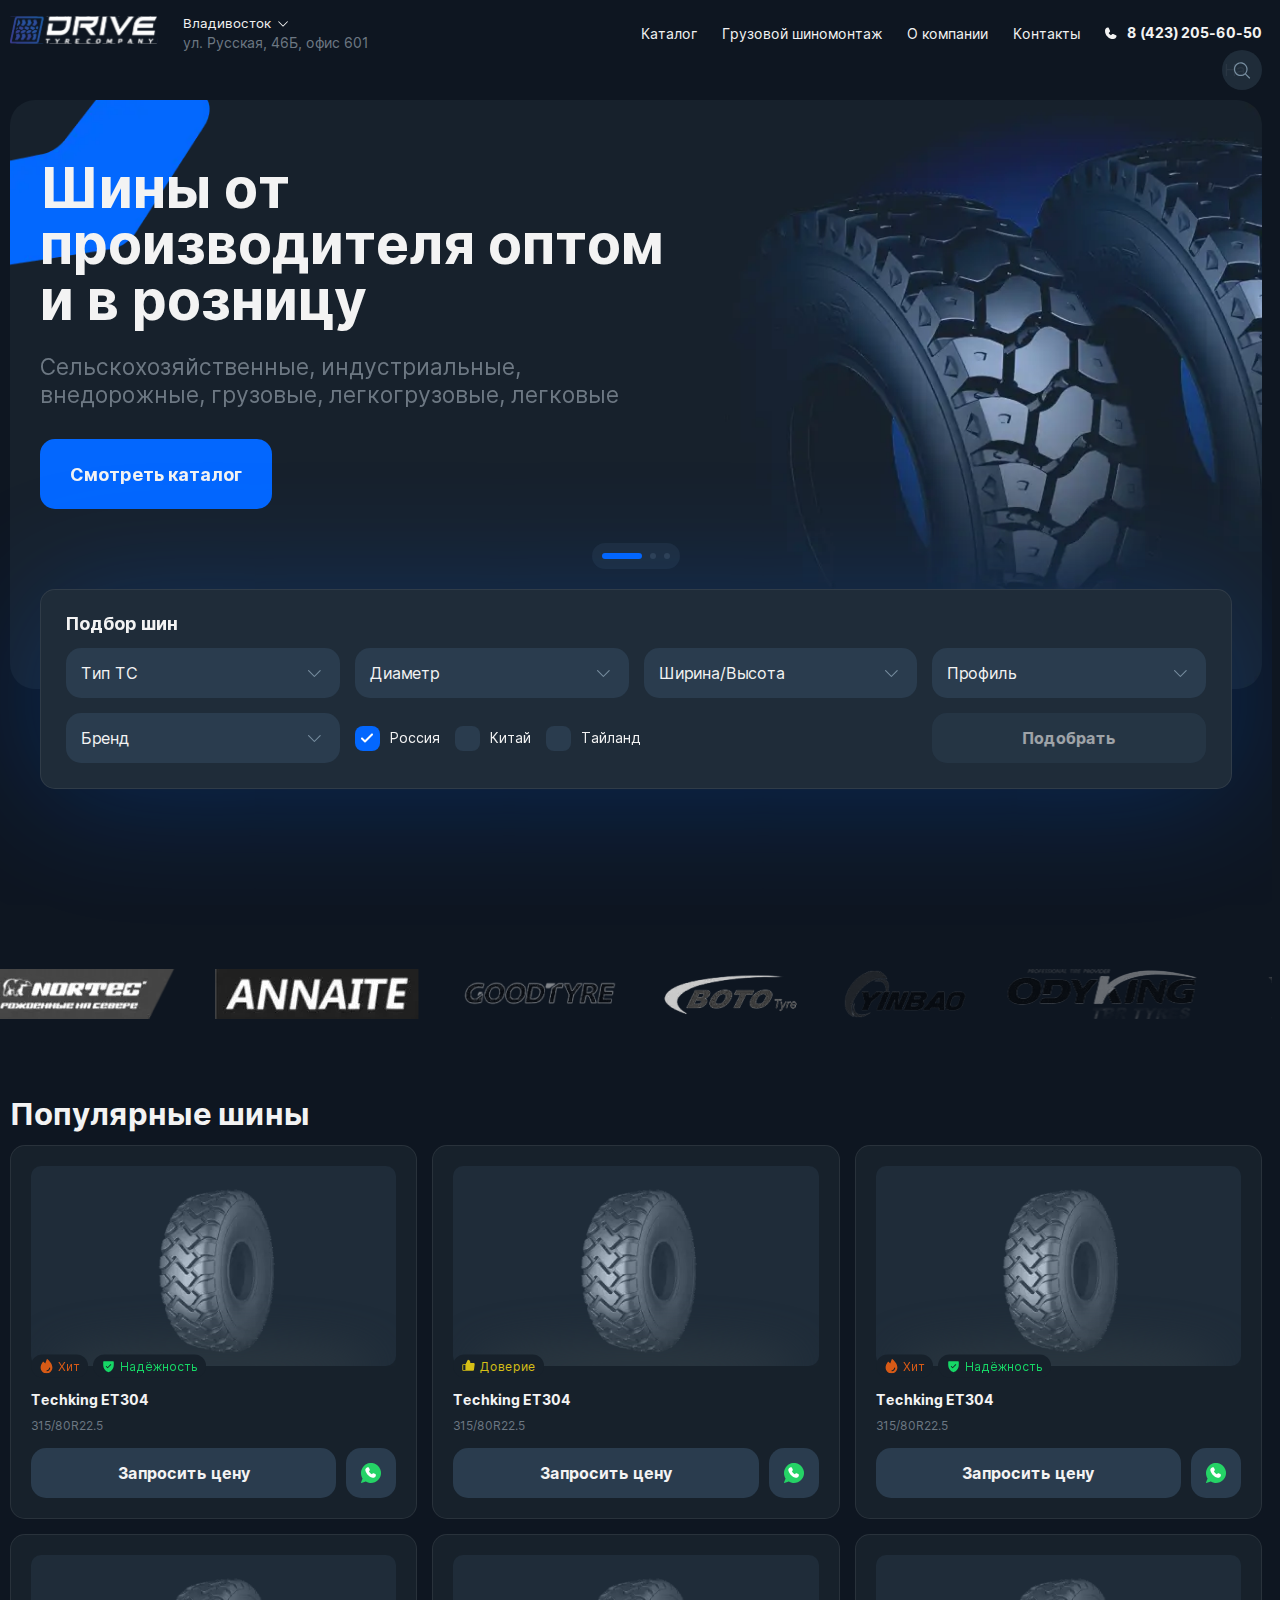
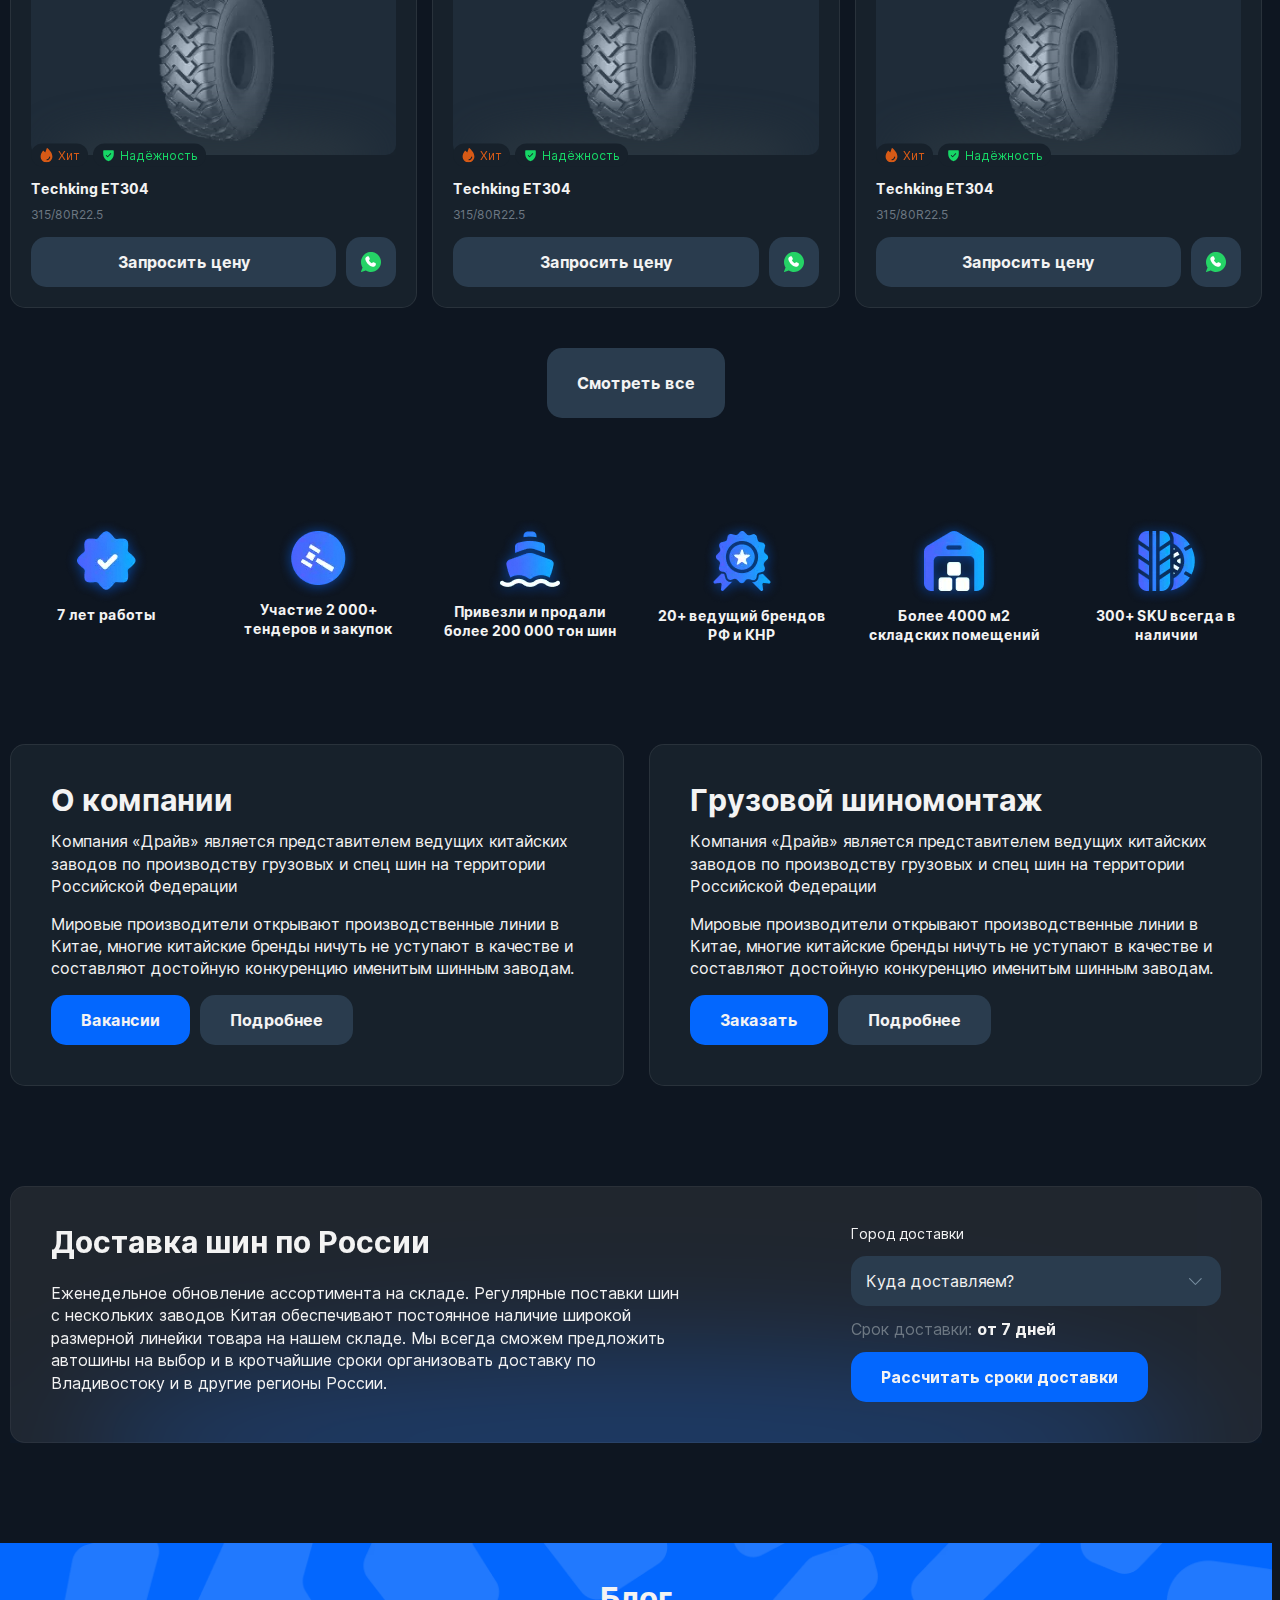
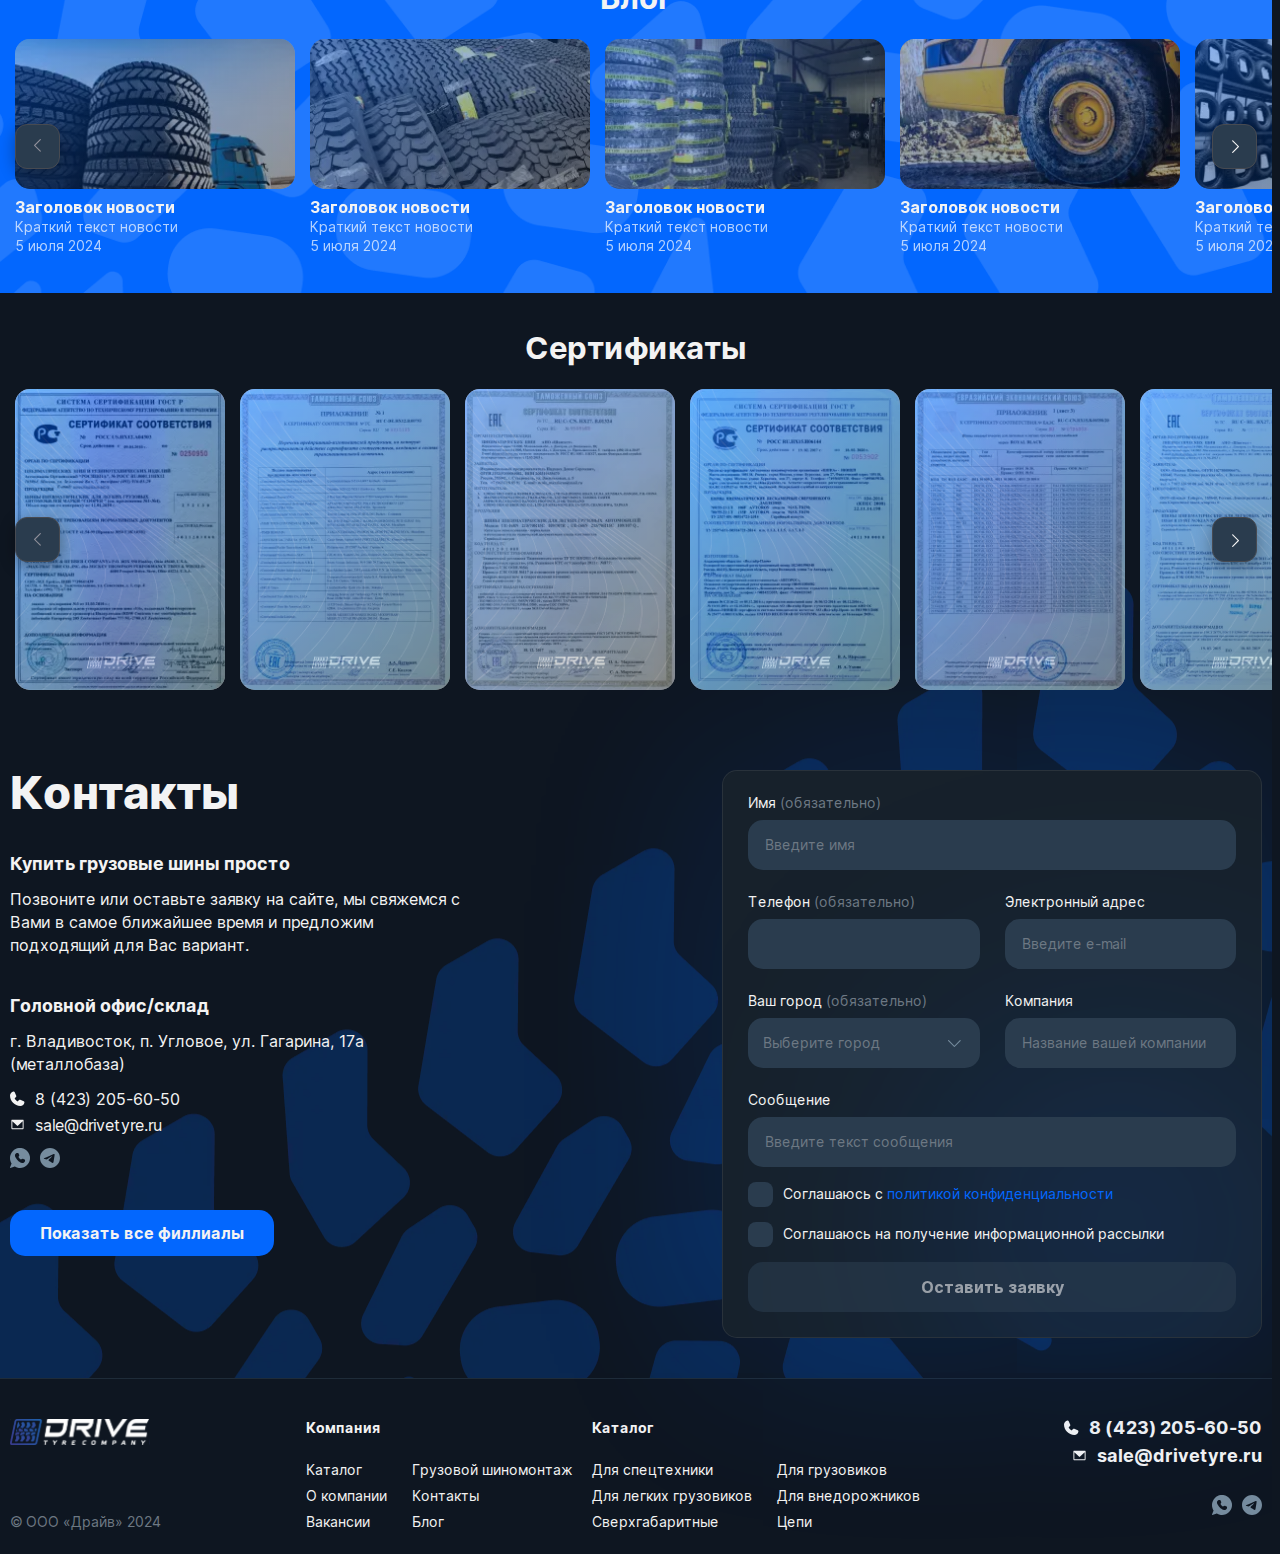
==== commit 5194b9fe: "2" ====
--- a/index.html
+++ b/index.html
@@ -8,9 +8,9 @@
 <meta name="viewport" content="width=device-width, initial-scale=1.0">
 <meta name="description" content="">
 <link rel="shortcut icon" href="img/favicon/Gulp.svg">
-<link rel="stylesheet" href="assets/libs/swiper/swiper-bundle.css?_v=20240913013338">
-
-<link rel="stylesheet" href="css/style.min.css?_v=20240913013338">
+<link rel="stylesheet" href="assets/libs/swiper/swiper-bundle.css?_v=20240920000427">
+
+<link rel="stylesheet" href="css/style.min.css?_v=20240920000427">
 </head>
 
 <body>
@@ -46,13 +46,13 @@
 						<li><a href="./catalog.html" class="header__link hover-line">Каталог</a></li>
 						<li><a href="./cargo-tire-service.html" class="header__link hover-line">Грузовой шиномонтаж</a></li>
 						<li><a href="./about.html" class="header__link hover-line">О компании</a></li>
-						<li><a href="./cobntacts.html" class="header__link hover-line">Контакты</a></li>
+						<li><a href="./contacts.html" class="header__link hover-line">Контакты</a></li>
 					</ul>
 				</nav>
 				<div class="header__wp-right">
 					<form class="header__search search-header">
 						<label>
-							<input type="text" name="search" class="input input-search" placeholder="Найти шины" inputmode="search"
+							<input type="search" name="search" class="input input-search" placeholder="Найти шины" inputmode="search"
 								autocomplete="off">
 							<button>
 								<svg class='icon icon-search'>
@@ -77,7 +77,7 @@
 		</div>
 	</div>
 </header>
-		<main class="main">
+		<main class="main flex-col">
 			<section class="intro section">
 				<div class="intro__container _container">
 					<div class="intro__body">
@@ -106,99 +106,100 @@
 							<div class="intro__swiper_pagination swiper-pagination"></div>
 						</div>
 						<form class="intro__form form-main">
-							<h4 class="form-title">Подбор шин</h4>
-							<div class="intro__form_content form-main__content">
-								<div class="wp-input">
-									<select name="type" class="init-custom-select" data-select-placeholder="Тип ТС">
-										<option value="Тип 1">Тип 1</option>
-										<option value="Тип 2">Тип 2</option>
-									</select>
-								</div>
-								<div class="wp-input">
-									<select name="diameter" class="init-custom-select" data-select-placeholder="Диаметр">
-										<option value="20">20</option>
-										<option value="25">25</option>
-										<option value="33">33</option>
-									</select>
-								</div>
-								<div class="wp-input">
-									<select name="width/height" class="init-custom-select" data-select-placeholder="Ширина/Высота">
-										<option value="30/30">30/30</option>
-										<option value="25/25">25/25</option>
-										<option value="33/33">33/33</option>
-									</select>
-								</div>
-								<div class="wp-input">
-									<select name="profile" class="init-custom-select" data-select-placeholder="Профиль">
-										<option value="Открытый">Открытый</option>
-										<option value="Скрытый">Скрытый</option>
-									</select>
-								</div>
-								<div class="wp-input">
-									<select name="brand" class="init-custom-select" data-select-placeholder="Бренд">
-										<option value="Открытый">Открытый</option>
-										<option value="Скрытый">Скрытый</option>
-									</select>
-								</div>
-								<ul class="form-main__list-checkbox">
-									<li>
-										<label>
-											<input type="radio" name="country" value="Россия" class="input-checkbox" id="country-1" checked>
-											<label class="label-checkbox" for="country-1">
-												<svg class='icon icon-check'>
-													<use xlink:href='img/svg/sprite.svg#check'></use>
-												</svg>
-											</label>
-											<span>Россия</span>
-										</label>
-									</li>
-									<li>
-										<label>
-											<input type="radio" name="country" value="Китай" class="input-checkbox" id="country-2">
-											<label class="label-checkbox" for="country-2">
-												<svg class='icon icon-check'>
-													<use xlink:href='img/svg/sprite.svg#check'></use>
-												</svg>
-											</label>
-											<span>Китай</span>
-										</label>
-									</li>
-									<li>
-										<label>
-											<input type="radio" name="country" value="Тайланд" class="input-checkbox" id="country-3">
-											<label class="label-checkbox" for="country-3">
-												<svg class='icon icon-check'>
-													<use xlink:href='img/svg/sprite.svg#check'></use>
-												</svg>
-											</label>
-											<span>Тайланд</span>
-										</label>
-									</li>
-								</ul>
-								<button class="button" disabled>Подобрать</button>
-							</div>
-						</form>
+  <h4 class="form-title">Подбор шин</h4>
+  <div class="intro__form_content form-main__content">
+    <div class="wp-input">
+      <select name="type" class="init-custom-select" data-select-placeholder="Тип ТС">
+        <option value="Тип 1">Тип 1</option>
+        <option value="Тип 2">Тип 2</option>
+      </select>
+    </div>
+    <div class="wp-input">
+      <select name="diameter" class="init-custom-select" data-select-placeholder="Диаметр">
+        <option value="20">20</option>
+        <option value="25">25</option>
+        <option value="33">33</option>
+      </select>
+    </div>
+    <div class="wp-input">
+      <select name="width/height" class="init-custom-select" data-select-placeholder="Ширина/Высота">
+        <option value="30/30">30/30</option>
+        <option value="25/25">25/25</option>
+        <option value="33/33">33/33</option>
+      </select>
+    </div>
+    <div class="wp-input">
+      <select name="profile" class="init-custom-select" data-select-placeholder="Профиль">
+        <option value="Открытый">Открытый</option>
+        <option value="Скрытый">Скрытый</option>
+      </select>
+    </div>
+    <div class="wp-input">
+      <select name="brand" class="init-custom-select" data-select-placeholder="Бренд">
+        <option value="Открытый">Открытый</option>
+        <option value="Скрытый">Скрытый</option>
+      </select>
+    </div>
+    <ul class="form-main__list-checkbox">
+      <li>
+        <label>
+          <input type="radio" name="country" value="Россия" class="input-checkbox" id="country-1" checked>
+          <label class="label-checkbox" for="country-1">
+            <svg class='icon icon-check'>
+              <use xlink:href='img/svg/sprite.svg#check'></use>
+            </svg>
+          </label>
+          <span>Россия</span>
+        </label>
+      </li>
+      <li>
+        <label>
+          <input type="radio" name="country" value="Китай" class="input-checkbox" id="country-2">
+          <label class="label-checkbox" for="country-2">
+            <svg class='icon icon-check'>
+              <use xlink:href='img/svg/sprite.svg#check'></use>
+            </svg>
+          </label>
+          <span>Китай</span>
+        </label>
+      </li>
+      <li>
+        <label>
+          <input type="radio" name="country" value="Тайланд" class="input-checkbox" id="country-3">
+          <label class="label-checkbox" for="country-3">
+            <svg class='icon icon-check'>
+              <use xlink:href='img/svg/sprite.svg#check'></use>
+            </svg>
+          </label>
+          <span>Тайланд</span>
+        </label>
+      </li>
+    </ul>
+    <button class="button" disabled>Подобрать</button>
+  </div>
+</form>
 					</div>
 				</div>
 			</section>
+
 			<div class="brands">
-				<div class="brands__wrapper">
-					<div class="brands__item">
-						<div class="brands__img"><img src="./img/brands/1.webp" alt="Бренд"></div>
-						<div class="brands__img"><img src="./img/brands/2.webp" alt="Бренд"></div>
-						<div class="brands__img"><img src="./img/brands/3.webp" alt="Бренд"></div>
-						<div class="brands__img"><img src="./img/brands/4.webp" alt="Бренд"></div>
-						<div class="brands__img"><img src="./img/brands/5.webp" alt="Бренд"></div>
-						<div class="brands__img"><img src="./img/brands/6.webp" alt="Бренд"></div>
-						<div class="brands__img"><img src="./img/brands/7.webp" alt="Бренд"></div>
-						<div class="brands__img"><img src="./img/brands/8.webp" alt="Бренд"></div>
-						<div class="brands__img"><img src="./img/brands/9.webp" alt="Бренд"></div>
-						<div class="brands__img"><img src="./img/brands/10.webp" alt="Бренд"></div>
-						<div class="brands__img"><img src="./img/brands/11.webp" alt="Бренд"></div>
-						<div class="brands__img"><img src="./img/brands/12.webp" alt="Бренд"></div>
-					</div>
-				</div>
-			</div>
+  <div class="brands__wrapper">
+    <div class="brands__item">
+      <div class="brands__img"><img src="./img/brands/1.webp" alt="Бренд"></div>
+      <div class="brands__img"><img src="./img/brands/2.webp" alt="Бренд"></div>
+      <div class="brands__img"><img src="./img/brands/3.webp" alt="Бренд"></div>
+      <div class="brands__img"><img src="./img/brands/4.webp" alt="Бренд"></div>
+      <div class="brands__img"><img src="./img/brands/5.webp" alt="Бренд"></div>
+      <div class="brands__img"><img src="./img/brands/6.webp" alt="Бренд"></div>
+      <div class="brands__img"><img src="./img/brands/7.webp" alt="Бренд"></div>
+      <div class="brands__img"><img src="./img/brands/8.webp" alt="Бренд"></div>
+      <div class="brands__img"><img src="./img/brands/9.webp" alt="Бренд"></div>
+      <div class="brands__img"><img src="./img/brands/10.webp" alt="Бренд"></div>
+      <div class="brands__img"><img src="./img/brands/11.webp" alt="Бренд"></div>
+      <div class="brands__img"><img src="./img/brands/12.webp" alt="Бренд"></div>
+    </div>
+  </div>
+</div>
 
 			<section class="section">
 				<div class="_container">
@@ -228,7 +229,7 @@
 									<p>Techking ET304</p>
 									<span>315/80R22.5</span>
 								</div>
-								<div class="card__buttom">
+								<div class="card__bottom">
 									<button class="button btn-request-price">Запросить цену</button>
 									<a href="" class="button btn-whatsapp">
 										<svg class='icon icon-whatsapp'>
@@ -254,7 +255,7 @@
 									<p>Techking ET304</p>
 									<span>315/80R22.5</span>
 								</div>
-								<div class="card__buttom">
+								<div class="card__bottom">
 									<button class="button btn-request-price">Запросить цену</button>
 									<a href="" class="button btn-whatsapp">
 										<svg class='icon icon-whatsapp'>
@@ -286,7 +287,7 @@
 									<p>Techking ET304</p>
 									<span>315/80R22.5</span>
 								</div>
-								<div class="card__buttom">
+								<div class="card__bottom">
 									<button class="button btn-request-price">Запросить цену</button>
 									<a href="" class="button btn-whatsapp">
 										<svg class='icon icon-whatsapp'>
@@ -318,7 +319,7 @@
 									<p>Techking ET304</p>
 									<span>315/80R22.5</span>
 								</div>
-								<div class="card__buttom">
+								<div class="card__bottom">
 									<button class="button btn-request-price">Запросить цену</button>
 									<a href="" class="button btn-whatsapp">
 										<svg class='icon icon-whatsapp'>
@@ -350,7 +351,7 @@
 									<p>Techking ET304</p>
 									<span>315/80R22.5</span>
 								</div>
-								<div class="card__buttom">
+								<div class="card__bottom">
 									<button class="button btn-request-price">Запросить цену</button>
 									<a href="" class="button btn-whatsapp">
 										<svg class='icon icon-whatsapp'>
@@ -382,7 +383,7 @@
 									<p>Techking ET304</p>
 									<span>315/80R22.5</span>
 								</div>
-								<div class="card__buttom">
+								<div class="card__bottom">
 									<button class="button btn-request-price">Запросить цену</button>
 									<a href="" class="button btn-whatsapp">
 										<svg class='icon icon-whatsapp'>
@@ -414,7 +415,7 @@
 									<p>Techking ET304</p>
 									<span>315/80R22.5</span>
 								</div>
-								<div class="card__buttom">
+								<div class="card__bottom">
 									<button class="button btn-request-price">Запросить цену</button>
 									<a href="" class="button btn-whatsapp">
 										<svg class='icon icon-whatsapp'>
@@ -446,7 +447,7 @@
 									<p>Techking ET304</p>
 									<span>315/80R22.5</span>
 								</div>
-								<div class="card__buttom">
+								<div class="card__bottom">
 									<button class="button btn-request-price">Запросить цену</button>
 									<a href="" class="button btn-whatsapp">
 										<svg class='icon icon-whatsapp'>
@@ -541,7 +542,7 @@
 			<section class="delivery section">
 				<div class="delivery__container _container">
 					<div class="delivery__body">
-						<img src="./img/map_of_federal_subjects_of_russia.webp" alt="Карта" class="delivery__img-map">
+						<img src="./img/svg/Map.svg" alt="Карта" class="delivery__img-map">
 						<img src="./img/particle-2.webp" alt="Картинка" class="delivery__img-particle">
 						<div class="delivery__shadow"></div>
 						<div class="delivery__content">
@@ -553,7 +554,7 @@
 									автошины на выбор и в
 									кротчайшие сроки организовать доставку по Владивостоку и в другие регионы России.</p>
 							</div>
-							<form class="delivery__form">
+							<form class="delivery__form form-delivery">
 								<span style="font-size: 14px;">Город доставки</span>
 								<select name="delivering" class="init-custom-select" data-select-placeholder="Куда доставляем?">
 									<option value="Москва">Москва</option>
@@ -713,120 +714,119 @@
 				</div>
 			</section>
 
-			<section class="section-contacts section">
-				<div class="section-contacts__container _container">
-					<div class="section-contacts__body">
-						<div class="section-contacts__content">
-							<h2 class="section-contacts__title">Контакты</h2>
-							<div>
-								<b>Купить грузовые шины просто</b>
-								<p>Позвоните или оставьте заявку на сайте, мы свяжемся с Вами в самое ближайшее время и предложим
-									подходящий для Вас
-									вариант.</p>
-							</div>
-
-							<div>
-								<b>Головной офис/склад</b>
-								<address>г. Владивосток, п. Угловое, ул. Гагарина, 17а (металлобаза)</address>
-
-								<div>
-									<a href="tel:+74232056050" class="contact-link">
-										<svg class='icon icon-phone'>
-											<use xlink:href='img/svg/sprite.svg#phone'></use>
-										</svg>
-										<span>8 (423) 205-60-50</span>
-									</a>
-									<a href="mailto:sale@drivetyre.ru" class="contact-link">
-										<svg class='icon icon-mail'>
-											<use xlink:href='img/svg/sprite.svg#mail'></use>
-										</svg>
-										<span>sale@drivetyre.ru</span>
-									</a>
-								</div>
-
-								<div class="messengers" style="flex-direction: row;">
-									<a href="" class="messenger-link whatsapp">
-										<svg width="24" height="24" viewBox="0 0 24 24" fill="none" xmlns="http://www.w3.org/2000/svg"
-											class="icon">
-											<path fill-rule="evenodd" clip-rule="evenodd"
-												d="M1.46543e-06 23.5382C0.00227839 23.6936 0.103437 23.8636 0.238112 23.9383C0.299788 23.9725 0.403037 24.0002 0.467554 24C0.532071 23.9998 1.72505 23.5913 3.11862 23.0924L5.65238 22.1852L5.88698 22.3241C6.84403 22.8908 8.38141 23.501 9.40609 23.7209C13.4504 24.5886 17.5792 23.3897 20.4808 20.505C22.3415 18.6551 23.527 16.256 23.935 13.5144C24.031 12.8696 24.0181 11.0234 23.9129 10.3465C23.6111 8.40448 22.9831 6.77328 21.9525 5.2544C20.0075 2.38783 17.0223 0.551221 13.5117 0.0613207C12.9258 -0.0204402 11.0946 -0.0204402 10.5087 0.0613207C7.78259 0.441754 5.40619 1.60986 3.51974 3.49674C1.63133 5.38558 0.481545 7.73221 0.0830534 10.5108C-0.00941999 11.1556 0.00684491 12.9589 0.111414 13.6552C0.219132 14.3725 0.499498 15.4915 0.722868 16.0957C0.898261 16.5701 1.4607 17.751 1.74287 18.2374L1.89627 18.5018L0.947306 20.9632C0.425375 22.3169 -0.000912033 23.4757 1.46543e-06 23.5382ZM16.0377 17.8878C16.5048 17.7266 16.8536 17.5117 17.1943 17.1749C17.5466 16.8267 17.7834 16.4439 17.9457 15.9603C18.0609 15.617 18.0687 15.5424 18.0547 14.9213C18.0414 14.3306 18.0286 14.2399 17.9458 14.148C17.8942 14.0908 17.3452 13.7898 16.7258 13.4792C15.6699 12.9496 15.5792 12.913 15.2713 12.8929C14.7424 12.8584 14.1773 13.1047 13.6097 13.617L13.3408 13.8598L12.9452 13.664C11.7765 13.0855 10.9321 12.2513 10.3597 11.1096L10.1395 10.6705L10.4498 10.286C10.6205 10.0745 10.8346 9.74304 10.9255 9.5494C11.0733 9.23462 11.0909 9.15506 11.0924 8.7984L11.094 8.39948L10.5223 7.26675C10.1607 6.55026 9.90434 6.09756 9.82455 6.03478C9.70961 5.94435 9.63939 5.93555 9.0329 5.93555C8.5612 5.93555 8.29317 5.95737 8.11253 6.01047C7.11789 6.30287 6.31141 7.14722 6.04989 8.16996C5.81204 9.10018 6.00955 10.0336 6.75393 11.497C7.71319 13.3829 8.86541 14.8269 10.2038 15.8205C11.6201 16.872 13.2753 17.7304 14.3563 17.974C14.8201 18.0785 15.6009 18.0384 16.0377 17.8878Z" />
-										</svg>
-									</a>
-									<a href="" class="messenger-link telegram">
-										<svg width="24" height="24" viewBox="0 0 24 24" fill="none" xmlns="http://www.w3.org/2000/svg"
-											class="icon">
-											<path fill-rule="evenodd" clip-rule="evenodd"
-												d="M24 12C24 18.6274 18.6274 24 12 24C5.37258 24 0 18.6274 0 12C0 5.37258 5.37258 0 12 0C18.6274 0 24 5.37258 24 12ZM12.4301 8.85954C11.263 9.34501 8.93026 10.3498 5.43201 11.8739C4.86395 12.0998 4.56638 12.3208 4.53929 12.5369C4.49351 12.9021 4.95084 13.0459 5.5736 13.2417C5.65831 13.2684 5.74608 13.296 5.83606 13.3252C6.44876 13.5244 7.27295 13.7574 7.70141 13.7667C8.09007 13.775 8.52385 13.6148 9.00276 13.286C12.2713 11.0796 13.9585 9.96442 14.0644 9.94038C14.1392 9.92342 14.2427 9.90209 14.3129 9.96446C14.3831 10.0268 14.3762 10.1449 14.3687 10.1766C14.3234 10.3698 12.5282 12.0387 11.5992 12.9024C11.3096 13.1716 11.1042 13.3626 11.0622 13.4063C10.9681 13.504 10.8722 13.5964 10.7801 13.6852C10.2109 14.2339 9.78403 14.6454 10.8037 15.3174C11.2938 15.6403 11.6859 15.9074 12.0771 16.1738C12.5043 16.4647 12.9304 16.7549 13.4817 17.1163C13.6222 17.2084 13.7563 17.304 13.887 17.3971C14.3842 17.7516 14.8309 18.07 15.3827 18.0193C15.7034 17.9897 16.0346 17.6882 16.2028 16.789C16.6003 14.6638 17.3817 10.0591 17.5623 8.16159C17.5782 7.99534 17.5583 7.78258 17.5423 7.68919C17.5263 7.59579 17.4929 7.46272 17.3715 7.36421C17.2277 7.24755 17.0058 7.22295 16.9065 7.22469C16.4551 7.23265 15.7627 7.47343 12.4301 8.85954Z" />
-										</svg>
-									</a>
-								</div>
-
-							</div>
-
-							<a href="./contacts.html" class="button _active">Показать все филлиалы</a>
-						</div>
-						<form class="section-contacts__form form-feedback">
-							<div class="grid">
-								<div class="section-contacts__form_wp-input wp-input col-2">
-									<p>Имя <span>(обязательно)</span></p>
-									<input type="text" name="name" class="section-contacts__form_input input" placeholder="Введите имя">
-								</div>
-								<div class="section-contacts__form_wp-input wp-input">
-									<p>Телефон <span>(обязательно)</span></p>
-									<input type="tel" name="phone" class="section-contacts__form_input input" inputmode="tel">
-								</div>
-								<div class="section-contacts__form_wp-input wp-input">
-									<p>Электронный адрес</p>
-									<input type="email" name="email" class="section-contacts__form_input input" inputmode="email"
-										placeholder="Введите e-mail">
-								</div>
-								<div class="section-contacts__form_wp-input wp-input">
-									<p>Ваш город <span>(обязательно)</span></p>
-									<select name="city" class="init-custom-select" data-select-placeholder="Выберите город">
-										<option value="Москва">Москва</option>
-										<option value="Волгоград">Волгоград</option>
-										<option value="Воронеж">Воронеж</option>
-									</select>
-								</div>
-								<div class="section-contacts__form_wp-input wp-input">
-									<p>Компания</p>
-									<input type="text" name="сompany" class="section-contacts__form_input input"
-										placeholder="Название вашей компании">
-								</div>
-								<div class="section-contacts__form_wp-input wp-input col-2">
-									<p>Сообщение</p>
-									<textarea name="message" class="section-contacts__form_textarea textarea"
-										placeholder="Введите текст сообщения"></textarea>
-								</div>
-							</div>
-
-							<label>
-								<input type="checkbox" name="privacy_policy" value="Россия" class="input-checkbox"
-									id="gree-with-privacy-policy">
-								<label class="label-checkbox" for="gree-with-privacy-policy">
-									<svg class="icon icon-check">
-										<use xlink:href="img/svg/sprite.svg#check"></use>
-									</svg>
-								</label>
-								<span>Соглашаюсь с <a href="" class="hover-line">политикой конфиденциальности</a></span>
-							</label>
-							<label>
-								<input type="checkbox" name="mailing" value="Россия" class="input-checkbox"
-									id="agree-receive-newsletter">
-								<label class="label-checkbox" for="agree-receive-newsletter">
-									<svg class="icon icon-check">
-										<use xlink:href="img/svg/sprite.svg#check"></use>
-									</svg>
-								</label>
-								<span>Соглашаюсь на получение информационной рассылки</a></span>
-							</label>
-
-							<button class="section-contacts__form_button button" disabled>Оставить заявку</button>
-						</form>
-					</div>
-				</div>
-				<img src="./img/protector.webp" alt="Картинка" class="section-contacts__img-bg" loading="lazy">
-			</section>
+			<section class="section-contacts section" id="contacts">
+  <div class="section-contacts__container _container">
+    <div class="section-contacts__body">
+      <div class="section-contacts__content">
+        <h2 class="section-contacts__title">Контакты</h2>
+        <div>
+          <b>Купить грузовые шины просто</b>
+          <p>Позвоните или оставьте заявку на сайте, мы свяжемся с Вами в самое ближайшее время и предложим
+            подходящий для Вас
+            вариант.</p>
+        </div>
+
+        <div>
+          <b>Головной офис/склад</b>
+          <address>г. Владивосток, п. Угловое, ул. Гагарина, 17а (металлобаза)</address>
+
+          <div>
+            <a href="tel:+74232056050" class="contact-link">
+              <svg class='icon icon-phone'>
+                <use xlink:href='img/svg/sprite.svg#phone'></use>
+              </svg>
+              <span>8 (423) 205-60-50</span>
+            </a>
+            <a href="mailto:sale@drivetyre.ru" class="contact-link">
+              <svg class='icon icon-mail'>
+                <use xlink:href='img/svg/sprite.svg#mail'></use>
+              </svg>
+              <span>sale@drivetyre.ru</span>
+            </a>
+          </div>
+
+          <div class="messengers" style="flex-direction: row;">
+            <a href="" class="messenger-link whatsapp">
+              <svg width="24" height="24" viewBox="0 0 24 24" fill="none" xmlns="http://www.w3.org/2000/svg"
+                class="icon">
+                <path fill-rule="evenodd" clip-rule="evenodd"
+                  d="M1.46543e-06 23.5382C0.00227839 23.6936 0.103437 23.8636 0.238112 23.9383C0.299788 23.9725 0.403037 24.0002 0.467554 24C0.532071 23.9998 1.72505 23.5913 3.11862 23.0924L5.65238 22.1852L5.88698 22.3241C6.84403 22.8908 8.38141 23.501 9.40609 23.7209C13.4504 24.5886 17.5792 23.3897 20.4808 20.505C22.3415 18.6551 23.527 16.256 23.935 13.5144C24.031 12.8696 24.0181 11.0234 23.9129 10.3465C23.6111 8.40448 22.9831 6.77328 21.9525 5.2544C20.0075 2.38783 17.0223 0.551221 13.5117 0.0613207C12.9258 -0.0204402 11.0946 -0.0204402 10.5087 0.0613207C7.78259 0.441754 5.40619 1.60986 3.51974 3.49674C1.63133 5.38558 0.481545 7.73221 0.0830534 10.5108C-0.00941999 11.1556 0.00684491 12.9589 0.111414 13.6552C0.219132 14.3725 0.499498 15.4915 0.722868 16.0957C0.898261 16.5701 1.4607 17.751 1.74287 18.2374L1.89627 18.5018L0.947306 20.9632C0.425375 22.3169 -0.000912033 23.4757 1.46543e-06 23.5382ZM16.0377 17.8878C16.5048 17.7266 16.8536 17.5117 17.1943 17.1749C17.5466 16.8267 17.7834 16.4439 17.9457 15.9603C18.0609 15.617 18.0687 15.5424 18.0547 14.9213C18.0414 14.3306 18.0286 14.2399 17.9458 14.148C17.8942 14.0908 17.3452 13.7898 16.7258 13.4792C15.6699 12.9496 15.5792 12.913 15.2713 12.8929C14.7424 12.8584 14.1773 13.1047 13.6097 13.617L13.3408 13.8598L12.9452 13.664C11.7765 13.0855 10.9321 12.2513 10.3597 11.1096L10.1395 10.6705L10.4498 10.286C10.6205 10.0745 10.8346 9.74304 10.9255 9.5494C11.0733 9.23462 11.0909 9.15506 11.0924 8.7984L11.094 8.39948L10.5223 7.26675C10.1607 6.55026 9.90434 6.09756 9.82455 6.03478C9.70961 5.94435 9.63939 5.93555 9.0329 5.93555C8.5612 5.93555 8.29317 5.95737 8.11253 6.01047C7.11789 6.30287 6.31141 7.14722 6.04989 8.16996C5.81204 9.10018 6.00955 10.0336 6.75393 11.497C7.71319 13.3829 8.86541 14.8269 10.2038 15.8205C11.6201 16.872 13.2753 17.7304 14.3563 17.974C14.8201 18.0785 15.6009 18.0384 16.0377 17.8878Z" />
+              </svg>
+            </a>
+            <a href="" class="messenger-link telegram">
+              <svg width="24" height="24" viewBox="0 0 24 24" fill="none" xmlns="http://www.w3.org/2000/svg"
+                class="icon">
+                <path fill-rule="evenodd" clip-rule="evenodd"
+                  d="M24 12C24 18.6274 18.6274 24 12 24C5.37258 24 0 18.6274 0 12C0 5.37258 5.37258 0 12 0C18.6274 0 24 5.37258 24 12ZM12.4301 8.85954C11.263 9.34501 8.93026 10.3498 5.43201 11.8739C4.86395 12.0998 4.56638 12.3208 4.53929 12.5369C4.49351 12.9021 4.95084 13.0459 5.5736 13.2417C5.65831 13.2684 5.74608 13.296 5.83606 13.3252C6.44876 13.5244 7.27295 13.7574 7.70141 13.7667C8.09007 13.775 8.52385 13.6148 9.00276 13.286C12.2713 11.0796 13.9585 9.96442 14.0644 9.94038C14.1392 9.92342 14.2427 9.90209 14.3129 9.96446C14.3831 10.0268 14.3762 10.1449 14.3687 10.1766C14.3234 10.3698 12.5282 12.0387 11.5992 12.9024C11.3096 13.1716 11.1042 13.3626 11.0622 13.4063C10.9681 13.504 10.8722 13.5964 10.7801 13.6852C10.2109 14.2339 9.78403 14.6454 10.8037 15.3174C11.2938 15.6403 11.6859 15.9074 12.0771 16.1738C12.5043 16.4647 12.9304 16.7549 13.4817 17.1163C13.6222 17.2084 13.7563 17.304 13.887 17.3971C14.3842 17.7516 14.8309 18.07 15.3827 18.0193C15.7034 17.9897 16.0346 17.6882 16.2028 16.789C16.6003 14.6638 17.3817 10.0591 17.5623 8.16159C17.5782 7.99534 17.5583 7.78258 17.5423 7.68919C17.5263 7.59579 17.4929 7.46272 17.3715 7.36421C17.2277 7.24755 17.0058 7.22295 16.9065 7.22469C16.4551 7.23265 15.7627 7.47343 12.4301 8.85954Z" />
+              </svg>
+            </a>
+          </div>
+
+        </div>
+
+        <a href="./contacts.html" class="button _active">Показать все филлиалы</a>
+      </div>
+      <form class="section-contacts__form form-feedback">
+        <div class="grid">
+          <div class="section-contacts__form_wp-input wp-input col-2">
+            <p>Имя <span>(обязательно)</span></p>
+            <input type="text" name="name" class="section-contacts__form_input input" placeholder="Введите имя">
+          </div>
+          <div class="section-contacts__form_wp-input wp-input">
+            <p>Телефон <span>(обязательно)</span></p>
+            <input type="tel" name="phone" class="section-contacts__form_input input" inputmode="tel">
+          </div>
+          <div class="section-contacts__form_wp-input wp-input">
+            <p>Электронный адрес</p>
+            <input type="email" name="email" class="section-contacts__form_input input" inputmode="email"
+              placeholder="Введите e-mail">
+          </div>
+          <div class="section-contacts__form_wp-input wp-input">
+            <p>Ваш город <span>(обязательно)</span></p>
+            <select name="city" class="init-custom-select" data-select-placeholder="Выберите город">
+              <option value="Москва">Москва</option>
+              <option value="Волгоград">Волгоград</option>
+              <option value="Воронеж">Воронеж</option>
+            </select>
+          </div>
+          <div class="section-contacts__form_wp-input wp-input">
+            <p>Компания</p>
+            <input type="text" name="сompany" class="section-contacts__form_input input"
+              placeholder="Название вашей компании">
+          </div>
+          <div class="section-contacts__form_wp-input wp-input col-2">
+            <p>Сообщение</p>
+            <textarea name="message" class="section-contacts__form_textarea textarea"
+              placeholder="Введите текст сообщения"></textarea>
+          </div>
+        </div>
+
+        <label>
+          <input type="checkbox" name="privacy_policy" value="Россия" class="input-checkbox"
+            id="gree-with-privacy-policy">
+          <label class="label-checkbox" for="gree-with-privacy-policy">
+            <svg class="icon icon-check">
+              <use xlink:href="img/svg/sprite.svg#check"></use>
+            </svg>
+          </label>
+          <span>Соглашаюсь с <a href="" class="hover-line">политикой конфиденциальности</a></span>
+        </label>
+        <label>
+          <input type="checkbox" name="mailing" value="Россия" class="input-checkbox" id="agree-receive-newsletter">
+          <label class="label-checkbox" for="agree-receive-newsletter">
+            <svg class="icon icon-check">
+              <use xlink:href="img/svg/sprite.svg#check"></use>
+            </svg>
+          </label>
+          <span>Соглашаюсь на получение информационной рассылки</a></span>
+        </label>
+
+        <button class="section-contacts__form_button button" disabled>Оставить заявку</button>
+      </form>
+    </div>
+  </div>
+  <img src="./img/protector.webp" alt="Картинка" class="section-contacts__img-bg" loading="lazy">
+</section>
 		</main>
 		<footer class="footer">
 	<div class="footer__container _container">
@@ -910,7 +910,7 @@
 </footer>
 	</div>
 	
-<script src="./js/app.min.20240913013338.js"></script>
+<script src="./js/app.min.20240920000427.js"></script>
 </body>
 
 </html>--- a/css/style.min.css
+++ b/css/style.min.css
@@ -1 +1 @@
-@charset "UTF-8";@font-face{font-family:Inter;font-display:swap;src:url(../fonts/Inter-Bold.woff2) format("woff2"),url(../fonts/Inter-Bold.woff) format("woff");font-weight:700;font-style:normal}@font-face{font-family:Inter;font-display:swap;src:url(../fonts/Inter-Medium.woff2) format("woff2"),url(../fonts/Inter-Medium.woff) format("woff");font-weight:500;font-style:normal}@font-face{font-family:Inter;font-display:swap;src:url(../fonts/Inter-ExtraBold.woff2) format("woff2"),url(../fonts/Inter-ExtraBold.woff) format("woff");font-weight:800;font-style:normal}@font-face{font-family:Inter;font-display:swap;src:url(../fonts/Inter-Regular.woff2) format("woff2"),url(../fonts/Inter-Regular.woff) format("woff");font-weight:400;font-style:normal}@font-face{font-family:Inter;font-display:swap;src:url(../fonts/Inter-Light.woff2) format("woff2"),url(../fonts/Inter-Light.woff) format("woff");font-weight:300;font-style:normal}*{padding:0;margin:0;border:0}*,:after,:before{-webkit-box-sizing:border-box;box-sizing:border-box}:active,:focus{outline:0}a:active,a:focus{outline:0}aside,footer,header,nav,section{display:block}body,html{height:100%;min-width:320px}body{line-height:1;font-family:Inter,sans-serif;-ms-text-size-adjust:100%;-moz-text-size-adjust:100%;-webkit-text-size-adjust:100%}button,input,textarea{font-family:Inter,sans-serif;color:#f3f3f3}input::-ms-clear{display:none}button{cursor:pointer;background-color:transparent;-ms-touch-action:manipulation;touch-action:manipulation}button::-moz-focus-inner{padding:0;border:0}a{color:#f3f3f3}a,a:visited{text-decoration:none}a:hover{text-decoration:none}ul li{list-style:none}img{vertical-align:top;pointer-events:none}h1,h2,h3,h4,h5,h6{font-weight:inherit;font-size:inherit}address{font-style:normal}*{-webkit-box-sizing:border-box;box-sizing:border-box}::-webkit-scrollbar{width:8px}::-webkit-scrollbar-track{background-color:#0e1621}::-webkit-scrollbar-thumb{background-color:#0367fe}html{scrollbar-gutter:stable}html._lock{overflow:hidden;position:relative;height:100%}body{color:#f3f3f3;font-size:16px;background-color:#0e1621}body._lock{overflow:hidden;position:relative;height:100%}.icon{fill:#f3f3f3;width:20px;height:20px}.wrapper{width:100%;min-height:100%;overflow:hidden;display:-webkit-box;display:-ms-flexbox;display:flex;-webkit-box-orient:vertical;-webkit-box-direction:normal;-ms-flex-direction:column;flex-direction:column}._container{max-width:1400px;margin:0 auto}.hover-line{position:relative}.hover-line::after{content:"";position:absolute;top:100%;left:0;height:1px;width:100%;background-color:#0367fe;-webkit-transform:translate(0,5px);-ms-transform:translate(0,5px);transform:translate(0,5px);opacity:0;-webkit-transition:.2s ease-out;transition:.2s ease-out}.hover-line:hover::after{opacity:1;-webkit-transform:translate(0,0);-ms-transform:translate(0,0);transform:translate(0,0)}.h1{font-weight:800;font-size:48px}.button{font-weight:700;font-size:16px;color:#f3f3f3;text-align:center;background:#2a3c4e;border-radius:15px;padding:15px 30px;-webkit-transition:.2s;transition:.2s}.button:not([disabled]):hover{background-color:#0367fe}.button._active{background-color:#0367fe}.button._active:hover{-webkit-box-shadow:0 0 6px 2px rgba(3,103,254,.7);box-shadow:0 0 6px 2px rgba(3,103,254,.7)}.button[disabled]{cursor:auto;opacity:.6}.form-title{font-weight:700;font-size:18px}.form-main{border:1px solid rgba(255,255,255,.08);border-radius:15px;padding:25px;display:-webkit-box;display:-ms-flexbox;display:flex;-webkit-box-orient:vertical;-webkit-box-direction:normal;-ms-flex-direction:column;flex-direction:column;gap:15px;background:#1f2c39}.form-main__content{display:-ms-grid;display:grid;grid-template-columns:repeat(auto-fit,minmax(240px,1fr));gap:15px}.form-main__bottom{display:-webkit-box;display:-ms-flexbox;display:flex;-webkit-box-align:center;-ms-flex-align:center;align-items:center;-webkit-box-pack:justify;-ms-flex-pack:justify;justify-content:space-between;gap:15px}.form-main__list-checkbox{-ms-grid-column-span:4;grid-column:span 4;display:-webkit-box;display:-ms-flexbox;display:flex;-webkit-box-align:center;-ms-flex-align:center;align-items:center;-ms-flex-wrap:wrap;flex-wrap:wrap;gap:15px}.form-main__list-checkbox li>label{display:-webkit-box;display:-ms-flexbox;display:flex;-webkit-box-align:center;-ms-flex-align:center;align-items:center;gap:10px;cursor:pointer}.form-main__list-checkbox li>label span{font-weight:400;font-size:14px}.wp-input{position:relative}.input,.textarea{color:#f3f3f3;font-size:16px;padding:10px 15px;height:45px;border-radius:56px;background-color:#1f2c39;border:2px solid transparent}.input::-webkit-input-placeholder,.textarea::-webkit-input-placeholder{color:#6d7883}.input::-moz-placeholder,.textarea::-moz-placeholder{color:#6d7883}.input:-ms-input-placeholder,.textarea:-ms-input-placeholder{color:#6d7883}.input::-ms-input-placeholder,.textarea::-ms-input-placeholder{color:#6d7883}.input::placeholder,.textarea::placeholder{color:#6d7883}.input:focus,.textarea:focus{border-color:#0367fe}.textarea{resize:none}.input-checkbox{display:none}.input-checkbox:checked+.label-checkbox{background-color:#0367fe}.input-checkbox:checked+.label-checkbox .icon{-webkit-transform:scale(1);-ms-transform:scale(1);transform:scale(1)}.label-checkbox{-ms-flex-negative:0;flex-shrink:0;border-radius:8px;width:25px;height:25px;background-color:#2a3c4e;display:-webkit-box;display:-ms-flexbox;display:flex;-webkit-box-align:center;-ms-flex-align:center;align-items:center;-webkit-box-pack:center;-ms-flex-pack:center;justify-content:center;cursor:pointer;-webkit-transition:.2s;transition:.2s}.label-checkbox .icon{width:12px;height:10px;fill:#fff;-webkit-transform:scale(0);-ms-transform:scale(0);transform:scale(0);-webkit-transition:.2s;transition:.2s}.header__body{width:100%}.header__content{width:100%;display:-webkit-box;display:-ms-flexbox;display:flex;-webkit-box-align:center;-ms-flex-align:center;align-items:center;gap:25px;padding:30px 0 15px 0;position:relative}.header__wp-left{display:-webkit-box;display:-ms-flexbox;display:flex;-ms-flex-line-pack:center;align-content:center;-webkit-box-pack:justify;-ms-flex-pack:justify;justify-content:space-between;gap:25px}.header__logo{display:-webkit-box;display:-ms-flexbox;display:flex;-webkit-box-align:center;-ms-flex-align:center;align-items:center;-webkit-box-pack:start;-ms-flex-pack:start;justify-content:flex-start;height:30px;width:150px}.header__logo img{max-width:100%;max-height:100%}.header__location{display:-webkit-box;display:-ms-flexbox;display:flex;-webkit-box-orient:vertical;-webkit-box-direction:normal;-ms-flex-direction:column;flex-direction:column;gap:5px;position:relative}.header__location_city{color:#f3f3f3;display:-webkit-box;display:-ms-flexbox;display:flex;-webkit-box-align:center;-ms-flex-align:center;align-items:center;gap:5px}.header__location_city .icon{width:15px;height:15px;-webkit-transition:.2s;transition:.2s}.header__location address{font-weight:400;font-size:14px;color:#6d7883}.header__location_tile{position:absolute;top:calc(100% + 10px);left:0;background:#1f2c39;border-radius:15px;padding:25px;min-width:400px;opacity:0;visibility:hidden}.header__location_tile._active{opacity:1;visibility:visible}.header__location_tile>span{font-weight:400;font-size:18px;line-height:150%;color:#6d7883}.header__location_tile .city{font-weight:700;font-size:18px;line-height:150%;margin-top:5px}.header__location_tile>div{display:-webkit-box;display:-ms-flexbox;display:flex;gap:10px;margin-top:15px}.header__nav{-webkit-box-flex:1;-ms-flex:1 1 auto;flex:1 1 auto}.header__list{display:-webkit-box;display:-ms-flexbox;display:flex;-webkit-box-align:center;-ms-flex-align:center;align-items:center;-webkit-box-pack:end;-ms-flex-pack:end;justify-content:flex-end;gap:25px}.header__link{color:#f3f3f3;font-size:14px}.header__link._active::after{opacity:1;-webkit-transform:translate(0,0);-ms-transform:translate(0,0);transform:translate(0,0)}.header__wp-right{display:-webkit-box;display:-ms-flexbox;display:flex;-webkit-box-align:center;-ms-flex-align:center;align-items:center;gap:25px}.header__search{position:relative}.header__search label{display:inline-block;height:100%;width:100%}.header__search button{position:absolute;z-index:1;top:50%;left:50%;-webkit-transform:translate(-50%,-50%);-ms-transform:translate(-50%,-50%);transform:translate(-50%,-50%);fill:#768c9e;-webkit-transition:.2s;transition:.2s;cursor:pointer;-webkit-user-select:none;-moz-user-select:none;-ms-user-select:none;user-select:none;pointer-events:none}.header__search button .icon{-webkit-transform:translate(0,2px);-ms-transform:translate(0,2px);transform:translate(0,2px)}.header__search input{padding-left:45px;height:40px;-webkit-transition:.3s;transition:.3s;width:280px}.header__phone{font-weight:700;font-size:14px;text-align:right;color:#f3f3f3;display:-webkit-box;display:-ms-flexbox;display:flex;-webkit-box-align:center;-ms-flex-align:center;align-items:center;gap:10px;-webkit-transition:.2s;transition:.2s}.header__phone .icon{width:12px;height:12px}.header__phone:hover{color:#0367fe}.header-burger{-ms-flex-negative:0;flex-shrink:0;display:none;background-color:#1f2c39;position:relative;width:45px;height:45px;border-radius:50%;cursor:pointer;z-index:10}.header-burger span{position:absolute;-webkit-transition:all .3s ease 0s;transition:all .3s ease 0s;width:50%;height:2px;background:#768c9e;left:50%;top:50%}.header-burger span:nth-child(1){-webkit-transform:translate(-50%,calc(-50% + 7px));-ms-transform:translate(-50%,calc(-50% + 7px));transform:translate(-50%,calc(-50% + 7px))}.header-burger span:nth-child(2){-webkit-transform:translate(-50%,-50%);-ms-transform:translate(-50%,-50%);transform:translate(-50%,-50%)}.header-burger span:nth-child(3){-webkit-transform:translate(-50%,calc(-50% - 7px));-ms-transform:translate(-50%,calc(-50% - 7px));transform:translate(-50%,calc(-50% - 7px))}.header-burger._active span{-webkit-transform:scale(0);-ms-transform:scale(0);transform:scale(0)}.header-burger._active span:first-child{-webkit-transform:translate(-50%,-50%) rotate(-45deg);-ms-transform:translate(-50%,-50%) rotate(-45deg);transform:translate(-50%,-50%) rotate(-45deg)}.header-burger._active span:last-child{-webkit-transform:translate(-50%,-50%) rotate(45deg);-ms-transform:translate(-50%,-50%) rotate(45deg);transform:translate(-50%,-50%) rotate(45deg)}.footer{border-top:1px solid #1f2c39;background:#0e1621;padding:40px 0 25px 0}.footer__body{display:-webkit-box;display:-ms-flexbox;display:flex;gap:25px}.footer__logo{display:-webkit-box;display:-ms-flexbox;display:flex;-webkit-box-orient:vertical;-webkit-box-direction:normal;-ms-flex-direction:column;flex-direction:column;gap:15px}.footer__logo_img{max-width:140px;width:100%}.footer__logo_img img{max-width:100%;max-height:100%;-o-object-fit:contain;object-fit:contain}.footer__logo>p{font-weight:400;font-size:14px;color:#6d7883}.footer__content{-webkit-box-flex:1;-ms-flex:1 1 auto;flex:1 1 auto;display:-webkit-box;display:-ms-flexbox;display:flex;-webkit-box-pack:center;-ms-flex-pack:center;justify-content:center;gap:140px}.footer__accord._open ._my-accordion-control .icon{-webkit-transform:rotate(180deg);-ms-transform:rotate(180deg);transform:rotate(180deg)}.footer__accord._open ._my-accordion-content{margin-top:10px;padding:15px}.footer__accord._open ._my-accordion-content ul a{pointer-events:visible}.footer__accord-control{font-size:14px}.footer__contacts{display:-webkit-box;display:-ms-flexbox;display:flex;-webkit-box-orient:vertical;-webkit-box-direction:normal;-ms-flex-direction:column;flex-direction:column;-webkit-box-align:end;-ms-flex-align:end;align-items:flex-end;text-align:right;gap:10px;color:#f3f3f3}.footer__contacts>a{display:-webkit-box;display:-ms-flexbox;display:flex;-webkit-box-align:center;-ms-flex-align:center;align-items:center;gap:10px;font-weight:700;-webkit-transition:.2s;transition:.2s;font-size:24px;white-space:nowrap}.footer__contacts>a .icon{width:25px;height:25px}.footer__contacts>a:hover{color:#0367fe}.footer__messengers{margin-top:20px}.modal{-webkit-overflow-scrolling:touch;z-index:10;padding:30px 10px;position:fixed;top:0;left:0;width:100%;height:100%;-webkit-transition:visibility .8s ease 0s;transition:visibility .8s ease 0s;visibility:hidden}.modal::before{content:"";background-color:rgba(0,0,0,.7);position:fixed;width:100%;height:100%;top:0;left:0;opacity:0;-webkit-transition:opacity .8s ease 0s;transition:opacity .8s ease 0s}.modal._show{visibility:visible;overflow:auto}.modal._show::before{opacity:1}.modal._show .modal_body{-webkit-transform:scale(1);-ms-transform:scale(1);transform:scale(1)}.modal._active{overflow:auto;visibility:visible}.modal._active::before{opacity:1}.modal._active .modal__body{-webkit-transition:all .3s ease .2s;transition:all .3s ease .2s;-webkit-transform:scale(1);-ms-transform:scale(1);transform:scale(1)}.modal__content{display:-webkit-box;display:-ms-flexbox;display:flex;-webkit-box-orient:vertical;-webkit-box-direction:normal;-ms-flex-direction:column;flex-direction:column;-webkit-box-align:center;-ms-flex-align:center;align-items:center;min-height:100%;-webkit-box-flex:1;-ms-flex:1 1 auto;flex:1 1 auto;width:100%;display:flex;-webkit-box-pack:center;-ms-flex-pack:center;justify-content:center;align-items:center}.modal__body{-webkit-transform:scale(0);-ms-transform:scale(0);transform:scale(0);-webkit-transition:all .3s ease 0s;transition:all .3s ease 0s;background-color:#fff;padding:50px;width:100%;max-width:800px}.modal__close{width:30px;height:30px;position:absolute;top:0;right:0;cursor:pointer;border:2px solid #757575;background-color:rgba(223,223,223,.8235294118);border-radius:8px;-webkit-transition:.2s;transition:.2s;-webkit-transform:translate(50%,-50%);-ms-transform:translate(50%,-50%);transform:translate(50%,-50%)}.modal__close span{display:block;position:absolute;width:50%;height:2px;background-color:#555353;-webkit-transition:.2s;transition:.2s;left:50%}.modal__close span:first-child{-webkit-transform:translateX(-50%) rotate(45deg);-ms-transform:translateX(-50%) rotate(45deg);transform:translateX(-50%) rotate(45deg);top:12px}.modal__close span:last-child{-webkit-transform:translateX(-50%) rotate(-45deg);-ms-transform:translateX(-50%) rotate(-45deg);transform:translateX(-50%) rotate(-45deg);top:12px}.modal__close:hover{border:2px solid red}.modal__close:hover span{background-color:red}._my-accordion{overflow:hidden;-webkit-transition:.2s;transition:.2s}._my-accordion._open ._my-accordion-content{opacity:1}._my-accordion-control{cursor:pointer;display:-webkit-box;display:-ms-flexbox;display:flex;-webkit-box-align:center;-ms-flex-align:center;align-items:center;gap:15px}._my-accordion-control .icon{-webkit-transition:.2s;transition:.2s}._my-accordion-content{-webkit-box-sizing:content-box;box-sizing:content-box;max-height:0;opacity:0;will-change:max-height;-webkit-transition:.2s;transition:.2s}.mySelect{color:#f3f3f3;font-size:16px;font-weight:400;position:relative;width:100%;-webkit-user-select:none;-moz-user-select:none;-ms-user-select:none;user-select:none}.mySelect select{display:none}.mySelect._disabled{opacity:.6}.mySelect._disabled .mySelect__input{cursor:auto}.mySelect._select .mySelect__input .icon{-webkit-transform:rotate(180deg);-ms-transform:rotate(180deg);transform:rotate(180deg)}.mySelect._select .mySelect__list{-webkit-transform:translate(0,10px);-ms-transform:translate(0,10px);transform:translate(0,10px);opacity:1;visibility:visible}.mySelect__input{display:-webkit-box;display:-ms-flexbox;display:flex;-webkit-box-align:center;-ms-flex-align:center;align-items:center;-webkit-box-pack:justify;-ms-flex-pack:justify;justify-content:space-between;background-color:#2a3c4e;border-radius:15px;padding:15px;text-align:left;width:100%;cursor:pointer;position:relative}.mySelect__input .icon{-webkit-transition:.2s;transition:.2s;fill:#768c9e}.mySelect__list{position:absolute;display:-webkit-box;display:-ms-flexbox;display:flex;-webkit-box-orient:vertical;-webkit-box-direction:normal;-ms-flex-direction:column;flex-direction:column;background-color:#2a3c4e;top:100%;z-index:1;left:0;right:0;-webkit-transform:translate(0,0);-ms-transform:translate(0,0);transform:translate(0,0);-webkit-transition:.3s;transition:.3s;-webkit-box-sizing:content-box;box-sizing:content-box;max-height:0;visibility:hidden;opacity:0;overflow:hidden;will-change:max-height;border-radius:15px}.mySelect__option{text-align:left;cursor:pointer;padding:15px;text-align:left;-webkit-transition:.2s;transition:.2s}.mySelect__option:last-child{border-bottom:none}.mySelect__option:hover{background-color:rgba(0,0,0,.1)}.mySelect__option._option-list{border-bottom:none}.mySelect__option._none{display:none}.main{-webkit-box-flex:1;-ms-flex:1 1 auto;flex:1 1 auto;display:-webkit-box;display:-ms-flexbox;display:flex;-webkit-box-orient:vertical;-webkit-box-direction:normal;-ms-flex-direction:column;flex-direction:column;gap:40px}.h2{font-weight:700;font-size:32px}.h3{font-weight:700;font-size:32px}.swiper-button-next,.swiper-button-prev{width:45px;height:45px;border-radius:12px;display:-webkit-box;display:-ms-flexbox;display:flex;-webkit-box-align:center;-ms-flex-align:center;align-items:center;-webkit-box-pack:center;-ms-flex-pack:center;justify-content:center;-ms-flex-negative:0;flex-shrink:0;-webkit-box-shadow:0 4px 16px 0 rgba(0,0,0,.32);box-shadow:0 4px 16px 0 rgba(0,0,0,.32);background:#2a3c4e;padding:0;color:#f3f3f3}.swiper-button-next .icon,.swiper-button-prev .icon{width:20px;height:20px;fill:currentColor}.swiper-button-next::after,.swiper-button-prev::after{display:none}.swiper-button-next.swiper-button-disabled,.swiper-button-prev.swiper-button-disabled{cursor:auto;opacity:1;pointer-events:all}.swiper-button-next.swiper-button-disabled .icon,.swiper-button-prev.swiper-button-disabled .icon{fill:#8e8e98}.swiper-button-prev .icon{-webkit-transform:rotate(90deg);-ms-transform:rotate(90deg);transform:rotate(90deg)}.swiper-button-next .icon{-webkit-transform:rotate(-90deg);-ms-transform:rotate(-90deg);transform:rotate(-90deg)}.messengers{display:-webkit-box;display:-ms-flexbox;display:flex;-webkit-box-align:center;-ms-flex-align:center;align-items:center;gap:10px}.messenger-link{-webkit-transition:.2s;transition:.2s}.messenger-link .icon{fill:#768c9e;-webkit-transition:.2s;transition:.2s}.messenger-link:hover{-webkit-transform:scale(1.1);-ms-transform:scale(1.1);transform:scale(1.1)}.messenger-link:hover.whatsapp .icon{fill:#32ac45}.messenger-link:hover.telegram .icon{fill:#18a3e6}.brands{position:relative;overflow:hidden;width:100%;display:-webkit-box;display:-ms-flexbox;display:flex;-webkit-box-align:center;-ms-flex-align:center;align-items:center;height:80px}.brands__wrapper{display:-webkit-box;display:-ms-flexbox;display:flex;-webkit-box-align:center;-ms-flex-align:center;align-items:center;padding:40px}.brands__item{display:-webkit-box;display:-ms-flexbox;display:flex;-webkit-box-align:center;-ms-flex-align:center;align-items:center;gap:40px;-ms-flex-negative:0;flex-shrink:0;white-space:nowrap}.brands__img{cursor:pointer;-ms-flex-negative:0;flex-shrink:0}.brands__img img{-webkit-filter:grayscale(100%);filter:grayscale(100%);max-width:100%;max-height:100%;-o-object-fit:contain;object-fit:contain;-webkit-transition:.2s;transition:.2s;display:block}.brands__img:hover img{-webkit-filter:grayscale(0);filter:grayscale(0)}.wrapper-cards .btn-show-more{display:block;margin:40px auto 0 auto;height:70px}.cards{display:-ms-grid;display:grid;gap:15px;-ms-grid-columns:(1fr)[4];grid-template-columns:repeat(4,1fr)}.card{display:-webkit-box;display:-ms-flexbox;display:flex;-webkit-box-orient:vertical;-webkit-box-direction:normal;-ms-flex-direction:column;flex-direction:column;gap:15px;border:1px solid rgba(255,255,255,.08);border-radius:15px;padding:20px;background:#17212b;-webkit-transition:.2s;transition:.2s}.card:hover{-webkit-box-shadow:0 4px 64px 0 rgba(3,103,254,.2);box-shadow:0 4px 64px 0 rgba(3,103,254,.2)}.card:hover img{-webkit-transform:scale(1.1);-ms-transform:scale(1.1);transform:scale(1.1)}.card__img{width:100%;height:200px;border-radius:10px;display:-webkit-box;display:-ms-flexbox;display:flex;-webkit-box-align:center;-ms-flex-align:center;align-items:center;-webkit-box-pack:center;-ms-flex-pack:center;justify-content:center;padding:10px;position:relative;background:#1f2c39}.card__img img{max-width:100%;max-height:100%;-o-object-fit:contain;object-fit:contain;position:relative;z-index:1;mix-blend-mode:plus-lighter;-webkit-transition:.2s;transition:.2s}.card__img .tags{position:absolute;z-index:1;left:0;bottom:0;-webkit-transform:translate(0,50%);-ms-transform:translate(0,50%);transform:translate(0,50%);display:-webkit-box;display:-ms-flexbox;display:flex;-webkit-box-align:center;-ms-flex-align:center;align-items:center;gap:5px;-ms-flex-wrap:wrap;flex-wrap:wrap}.card__img .tag{display:-webkit-box;display:-ms-flexbox;display:flex;-webkit-box-align:center;-ms-flex-align:center;align-items:center;gap:4px;padding:4px 8px;background:#17212b;border-radius:20px;font-weight:400;font-size:13px}.card__img .tag .icon{fill:currentColor;width:15px;height:15px}.card__img .tag.popular{color:#d75a16}.card__img .tag.reliability{color:#16d766}.card__img .tag.trust{color:#d7c016}.card__img_effects{position:absolute;inset:0;width:100%;height:100%;overflow:hidden;z-index:0}.card__img_effects::after{content:"";position:absolute;width:90%;bottom:0;left:50%;-webkit-transform:translate(-50%,50%);-ms-transform:translate(-50%,50%);transform:translate(-50%,50%);height:50px;border-radius:50%;background-color:#2b3740;-webkit-filter:blur(20px);filter:blur(20px)}.card__content{display:-webkit-box;display:-ms-flexbox;display:flex;-webkit-box-orient:vertical;-webkit-box-direction:normal;-ms-flex-direction:column;flex-direction:column;gap:10px;margin-top:10px;line-height:normal;white-space:pre-wrap}.card__content p{font-weight:700;font-size:18px}.card__content span{font-weight:400;font-size:16px;color:#6d7883}.card__buttom{margin-top:auto;display:-webkit-box;display:-ms-flexbox;display:flex;gap:10px}.card__buttom .button{padding:10px}.card__buttom .btn-request-price{-webkit-box-flex:1;-ms-flex:1 1 auto;flex:1 1 auto}.card__buttom .btn-whatsapp{width:50px;height:50px;display:-webkit-box;display:-ms-flexbox;display:flex;-webkit-box-align:center;-ms-flex-align:center;align-items:center;-webkit-box-pack:center;-ms-flex-pack:center;justify-content:center}.intro{margin-top:10px}.intro__swiper{border-radius:25px;position:relative}.no-webp .intro__swiper_slide{background:url(../img/particle.png) no-repeat left top/200px,url(../img/intro-bg.png) no-repeat right top/cover}.intro__swiper_slide{padding:100px 60px 180px 60px}.intro__swiper_slide-content{max-width:630px}.intro__swiper_slide-content>p{line-height:normal;font-weight:400;color:#6d7883;margin-top:25px;font-size:24px}.intro__swiper_slide-content>button{margin-top:60px;height:70px;font-size:18px}.intro__swiper_pagination{position:absolute;left:50%!important;bottom:120px!important;-webkit-transform:translate(-50%,0);-ms-transform:translate(-50%,0);transform:translate(-50%,0);border-radius:25px;background-color:#1f2c39;width:auto!important;display:-webkit-box;display:-ms-flexbox;display:flex;-webkit-box-align:center;-ms-flex-align:center;align-items:center;-webkit-box-pack:center;-ms-flex-pack:center;justify-content:center;padding:10px;gap:8px}.intro__swiper_pagination .swiper-pagination-bullet{margin:0!important;background-color:#768c9e;width:6px;height:6px;-webkit-transition:.2s;transition:.2s}.intro__swiper_pagination .swiper-pagination-bullet.swiper-pagination-bullet-active{width:40px;border-radius:16px;background-color:#0367fe}.intro__form{position:relative;z-index:1;-webkit-transform:translate(0,-50%);-ms-transform:translate(0,-50%);transform:translate(0,-50%);width:calc(100% - 60px);margin:0 auto;-webkit-box-shadow:0 8px 134px 0 rgba(3,103,254,.24);box-shadow:0 8px 134px 0 rgba(3,103,254,.24)}.advantages__body{padding:60px 0}.advantages__list{display:-ms-grid;display:grid;-ms-grid-columns:(1fr)[6];grid-template-columns:repeat(6,1fr);gap:20px}.advantages__list li{display:-webkit-box;display:-ms-flexbox;display:flex;-webkit-box-orient:vertical;-webkit-box-direction:normal;-ms-flex-direction:column;flex-direction:column;-webkit-box-align:center;-ms-flex-align:center;align-items:center;text-align:center;font-weight:700;font-size:14px;line-height:136%}.advantages__list li img{max-width:100%;max-height:100%;-o-object-fit:contain;object-fit:contain}.info__content{display:-webkit-box;display:-ms-flexbox;display:flex;gap:25px}.info__article{position:relative;padding:40px;display:-webkit-box;display:-ms-flexbox;display:flex;-webkit-box-orient:vertical;-webkit-box-direction:normal;-ms-flex-direction:column;flex-direction:column;gap:15px;border:1px solid rgba(255,255,255,.08);border-radius:15px;background:#17212b}.info__article_title{font-weight:700;z-index:1;font-size:32px}.info__article_content{display:-webkit-box;display:-ms-flexbox;display:flex;-webkit-box-orient:vertical;-webkit-box-direction:normal;-ms-flex-direction:column;flex-direction:column;gap:15px;font-weight:400;font-size:16px;line-height:140%;z-index:1}.info__article_bottom{display:-webkit-box;display:-ms-flexbox;display:flex;gap:10px;z-index:1}.info__article_img-parcticle{position:absolute;z-index:-1;-webkit-user-select:none;-moz-user-select:none;-ms-user-select:none;user-select:none}.info__article_bg{position:absolute;z-index:0;-o-object-fit:contain;object-fit:contain}.info__article:nth-child(1) .info__article_img-parcticle{left:0;bottom:0;-webkit-transform:translate(-20%,20%);-ms-transform:translate(-20%,20%);transform:translate(-20%,20%)}.info__article:nth-child(1) .info__article_bg{right:0;bottom:0}.info__article:nth-child(2) .info__article_img-parcticle{right:0;top:0;-webkit-transform:translate(10%,-30%) rotate(150deg);-ms-transform:translate(10%,-30%) rotate(150deg);transform:translate(10%,-30%) rotate(150deg)}.delivery{padding:120px 0}.delivery__body{position:relative}.delivery__img-map{position:absolute;top:50%;left:50%;-webkit-transform:translate(-50%,-50%);-ms-transform:translate(-50%,-50%);transform:translate(-50%,-50%);z-index:-1;max-width:100%}.delivery__img-particle{position:absolute;z-index:-1;-webkit-user-select:none;-moz-user-select:none;-ms-user-select:none;user-select:none;-webkit-transform:translate(10%,40%) rotate(-90deg);-ms-transform:translate(10%,40%) rotate(-90deg);transform:translate(10%,40%) rotate(-90deg);right:0;bottom:0;width:100px}.delivery__shadow{position:absolute;z-index:-1;-webkit-user-select:none;-moz-user-select:none;-ms-user-select:none;user-select:none;width:100%;height:100%;overflow:hidden;inset:0}.delivery__shadow::after{content:"";position:absolute;left:50%;bottom:0;-webkit-transform:translate(-50%,50%);-ms-transform:translate(-50%,50%);transform:translate(-50%,50%);border-radius:50%;width:90%;height:190px;background-color:rgba(3,103,254,.5);-webkit-filter:blur(50px);filter:blur(50px)}.delivery__content{position:relative;display:-webkit-box;display:-ms-flexbox;display:flex;-webkit-box-pack:justify;-ms-flex-pack:justify;justify-content:space-between;gap:30px;padding:40px;border:1px solid rgba(255,255,255,.05);border-radius:15px;-webkit-backdrop-filter:blur(30px);backdrop-filter:blur(30px);background:rgba(50,53,60,.5)}.delivery__block{max-width:640px;display:-webkit-box;display:-ms-flexbox;display:flex;-webkit-box-orient:vertical;-webkit-box-direction:normal;-ms-flex-direction:column;flex-direction:column;gap:25px;z-index:1}.delivery__block P{line-height:140%;font-weight:400}.delivery__form{-ms-flex-negative:0;flex-shrink:0;display:-webkit-box;display:-ms-flexbox;display:flex;-webkit-box-orient:vertical;-webkit-box-direction:normal;-ms-flex-direction:column;flex-direction:column;-webkit-box-align:start;-ms-flex-align:start;align-items:flex-start;gap:15px;max-width:370px;width:100%}.no-webp .preview-blog{background:url(../img/bg-particle.png) no-repeat center/cover,#0367fe}.preview-blog{padding:40px 0;background:#0367fe}.preview-blog__title{margin-bottom:25px;text-align:center;margin:0 auto}.preview-blog__swiper{margin-top:25px;padding-left:calc((100% - 1400px)/ 2);width:100%}.preview-blog__swiper-slide{display:-webkit-box;display:-ms-flexbox;display:flex;-webkit-box-orient:vertical;-webkit-box-direction:normal;-ms-flex-direction:column;flex-direction:column;color:#f3f3f3;max-width:280px}.preview-blog__swiper-slide:hover .preview-blog__swiper-slide_img img{-webkit-transform:scale(1.1);-ms-transform:scale(1.1);transform:scale(1.1)}.preview-blog__swiper-slide:hover .preview-blog__swiper-slide_img::before{opacity:0}.preview-blog__swiper-slide_img{height:150px;border-radius:15px;overflow:hidden;display:-webkit-box;display:-ms-flexbox;display:flex;-webkit-box-align:center;-ms-flex-align:center;align-items:center;-webkit-box-pack:center;-ms-flex-pack:center;justify-content:center;position:relative}.preview-blog__swiper-slide_img img{width:100%;height:100%;-o-object-fit:cover;object-fit:cover;-webkit-transition:.2s;transition:.2s}.preview-blog__swiper-slide_img::before{content:"";position:absolute;z-index:1;width:100%;height:100%;inset:0;background:#0367fe;background:linear-gradient(135deg,#0367fe 0,#0e1621 100%);opacity:.4;-webkit-transition:.2s;transition:.2s}.preview-blog__swiper-slide_content{margin-top:10px;display:-webkit-box;display:-ms-flexbox;display:flex;-webkit-box-orient:vertical;-webkit-box-direction:normal;-ms-flex-direction:column;flex-direction:column;gap:5px}.preview-blog__swiper-slide_content h5{font-weight:700}.preview-blog__swiper-slide_content span{font-weight:400;font-size:14px;color:rgba(255,255,255,.7)}.preview-blog__swiper-button.swiper-button-prev{left:calc((100% - 1400px)/ 2)}.preview-blog__swiper-button.swiper-button-next{right:calc((100% - 1400px)/ 2)}.certificates__title{margin-bottom:25px;text-align:center;margin:0 auto}.certificates__swiper{position:relative;margin-top:25px;padding-left:calc((100% - 1400px)/ 2);width:100%}.certificates__swiper-slide{display:-webkit-box;display:-ms-flexbox;display:flex;-webkit-box-align:center;-ms-flex-align:center;align-items:center;-webkit-box-pack:center;-ms-flex-pack:center;justify-content:center;max-width:210px;overflow:hidden;border-radius:15px;cursor:pointer}.certificates__swiper-slide>img{width:100%;height:100%;-o-object-fit:cover;object-fit:cover}.no-webp .certificates__swiper-slide::after{background:url(../img/certificate-bg-card.png) no-repeat center/contain,linear-gradient(135deg,#0367fe 0,#0e1621 100%)}.certificates__swiper-slide::after{content:"";position:absolute;width:100%;height:100%;inset:0;background:#0367fe;opacity:.5;-webkit-transition:.2s;transition:.2s}.certificates__swiper-slide:hover::after{opacity:0;visibility:hidden}.certificates__swiper-button.swiper-button-prev{left:calc((100% - 1400px)/ 2)}.certificates__swiper-button.swiper-button-next{right:calc((100% - 1400px)/ 2)}.section-contacts{position:relative}.section-contacts__img-bg{position:absolute;left:50%;top:50%;-webkit-transform:translate(-50%,-40%);-ms-transform:translate(-50%,-40%);transform:translate(-50%,-40%);z-index:-1;-o-object-fit:cover;object-fit:cover}.section-contacts__body{padding:40px 0;display:-webkit-box;display:-ms-flexbox;display:flex;-webkit-box-pack:justify;-ms-flex-pack:justify;justify-content:space-between;gap:25px}.section-contacts__content{display:-webkit-box;display:-ms-flexbox;display:flex;-webkit-box-orient:vertical;-webkit-box-direction:normal;-ms-flex-direction:column;flex-direction:column;-webkit-box-align:start;-ms-flex-align:start;align-items:flex-start;gap:40px;max-width:450px}.section-contacts__content>div{display:-webkit-box;display:-ms-flexbox;display:flex;-webkit-box-orient:vertical;-webkit-box-direction:normal;-ms-flex-direction:column;flex-direction:column;gap:15px}.section-contacts__content>div>div{display:-webkit-box;display:-ms-flexbox;display:flex;-webkit-box-orient:vertical;-webkit-box-direction:normal;-ms-flex-direction:column;flex-direction:column;gap:10px}.section-contacts__content>div b{font-weight:700;font-size:18px}.section-contacts__content>div address,.section-contacts__content>div p{font-weight:400;font-size:16px;line-height:144%}.section-contacts__content .contact-link{display:-webkit-box;display:-ms-flexbox;display:flex;-webkit-box-align:center;-ms-flex-align:center;align-items:center;color:#f3f3f3;gap:10px;-webkit-transition:color .2s ease-out;transition:color .2s ease-out}.section-contacts__content .contact-link .icon{width:15px;height:15px}.section-contacts__content .contact-link:hover{color:#0367fe}.section-contacts__title{font-weight:800;font-size:48px}.section-contacts__form{max-width:540px;width:100%;border:1px solid rgba(255,255,255,.08);border-radius:15px;padding:25px;-webkit-box-shadow:0 4px 204px 0 rgba(3,103,254,.2);box-shadow:0 4px 204px 0 rgba(3,103,254,.2);background:#17212b;display:-webkit-box;display:-ms-flexbox;display:flex;-webkit-box-orient:vertical;-webkit-box-direction:normal;-ms-flex-direction:column;flex-direction:column;gap:15px;position:relative;overflow:hidden}.section-contacts__form::after{content:"";position:absolute;z-index:0;bottom:0;right:0;width:370px;height:370px;border-radius:100%;background:rgba(3,103,254,.2);-webkit-transform:translate(12%,20%);-ms-transform:translate(12%,20%);transform:translate(12%,20%);-webkit-filter:blur(150px);filter:blur(150px)}.section-contacts__form .grid{display:-ms-grid;display:grid;-ms-grid-columns:1fr 1fr;grid-template-columns:1fr 1fr;gap:25px;z-index:2}.section-contacts__form_wp-input{display:-webkit-box;display:-ms-flexbox;display:flex;-webkit-box-orient:vertical;-webkit-box-direction:normal;-ms-flex-direction:column;flex-direction:column;gap:10px}.section-contacts__form_wp-input p{font-weight:400;font-size:14px}.section-contacts__form_wp-input p span{color:#6d7883}.section-contacts__form_wp-input.col-2{-ms-grid-column-span:2;grid-column:span 2}.section-contacts__form_wp-input .mySelect{font-size:14px}.section-contacts__form_wp-input .mySelect__input .placeholder{color:#6d7883}.section-contacts__form_input,.section-contacts__form_textarea{width:100%;background:#2a3c4e;border-radius:15px;height:50px;font-size:14px}.section-contacts__form_textarea{padding:14px 15px}.section-contacts__form>label{display:-webkit-box;display:-ms-flexbox;display:flex;-webkit-box-align:center;-ms-flex-align:center;align-items:center;z-index:1;gap:10px;font-weight:400;font-size:14px}.section-contacts__form>label a{color:#0367fe}.section-contacts__form_button{z-index:1}@media (min-width:768.98px){.header__search input::-webkit-input-placeholder{-webkit-transition:.3s;transition:.3s}.header__search input::-moz-placeholder{-moz-transition:.3s;transition:.3s}.header__search input:-ms-input-placeholder{-ms-transition:.3s;transition:.3s}.header__search input::-ms-input-placeholder{-ms-transition:.3s;transition:.3s}.header__search input::placeholder{-webkit-transition:.3s;transition:.3s}.header__search input:not(:focus){width:40px;padding:0;border-radius:50%;cursor:pointer;color:transparent}.header__search input:not(:focus)::-webkit-input-placeholder{opacity:0}.header__search input:not(:focus)::-moz-placeholder{opacity:0}.header__search input:not(:focus):-ms-input-placeholder{opacity:0}.header__search input:not(:focus)::-ms-input-placeholder{opacity:0}.header__search input:not(:focus)::placeholder{opacity:0}.header__search input:focus+button{left:15px;-webkit-transform:translate(0,-50%);-ms-transform:translate(0,-50%);transform:translate(0,-50%);pointer-events:auto;height:100%}}@media (min-width:992.98px){.footer__logo{-webkit-box-pack:justify;-ms-flex-pack:justify;justify-content:space-between}.footer__accord{overflow:visible!important}.footer__accord-control .icon{display:none}.footer__accord-content{margin-top:25px;max-height:none!important;opacity:1!important}.footer__accord-content ul{display:-ms-grid;display:grid;-ms-grid-columns:auto auto;grid-template-columns:auto auto;row-gap:10px;-webkit-column-gap:25px;-moz-column-gap:25px;column-gap:25px}.footer__accord-content ul a{font-size:14px}}@media (max-width:1415px){._container{max-width:none;padding:0 10px}.form-main__list-checkbox{-ms-grid-column-span:2;grid-column:span 2}.header__content{padding:15px 0 40px 0}.footer__content{gap:20px}.footer__contacts>a{font-size:18px}.footer__contacts>a .icon{width:15px;height:15px}.cards{-ms-grid-columns:(1fr)[3];grid-template-columns:repeat(3,1fr)}.card:nth-child(n+7){display:none}.card__img .tag{font-size:12px}.card__img .tag .icon{width:15px;height:15px}.card__content p{font-size:14px}.card__content span{font-size:12px}.intro__swiper_slide{padding:60px 30px 180px 30px}.intro__swiper_slide-content>button{margin-top:30px}.info__article_img-parcticle{display:none}.delivery{padding:60px 0}.delivery__img-map{display:none}.delivery__img-particle{display:none}.preview-blog__swiper{padding:0 15px}.preview-blog__swiper-button.swiper-button-prev{left:15px}.preview-blog__swiper-button.swiper-button-next{right:15px}.certificates__swiper{padding:0 15px}.certificates__swiper-button.swiper-button-prev{left:15px}.certificates__swiper-button.swiper-button-next{right:15px}}@media (max-width:1400px){.h1{font-size:calc(16px + 32 * (100vw - 320px)/ 1080)}.header__logo{width:calc(130px + 20 * (100vw - 320px)/ 1080)}.h2{font-size:calc(24px + 8 * (100vw - 320px)/ 1080)}.h3{font-size:calc(16px + 16 * (100vw - 320px)/ 1080)}.intro__swiper_slide-content>p{font-size:calc(14px + 10 * (100vw - 320px)/ 1080)}.info__article_title{font-size:calc(16px + 16 * (100vw - 320px)/ 1080)}.section-contacts__content>div b{font-size:calc(16px + 2 * (100vw - 320px)/ 1080)}.section-contacts__title{font-size:calc(24px + 24 * (100vw - 320px)/ 1080)}}@media (max-width:1150px){.intro__form{-webkit-transform:translate(0,-30%);-ms-transform:translate(0,-30%);transform:translate(0,-30%)}}@media (max-width:1050px){.header__wp-right{position:absolute;bottom:0;right:0;gap:10px}}@media (max-width:992.98px){.form-main__list-checkbox{-ms-grid-column-span:1;grid-column:span 1}.header__content{padding:15px 0 10px 0}.header__nav{position:absolute;right:0;top:100%;background-color:#1f2c39;width:100%;overflow:hidden;opacity:0;visibility:hidden;-webkit-transition:.2s;transition:.2s;padding:20px}.header__nav._active{z-index:5;opacity:1;visibility:visible}.header__list{-webkit-box-orient:vertical;-webkit-box-direction:normal;-ms-flex-direction:column;flex-direction:column}.header__link{font-size:20px}.header__wp-right{position:relative;inset:auto;-webkit-box-flex:1;-ms-flex:1 1 auto;flex:1 1 auto;-webkit-box-pack:end;-ms-flex-pack:end;justify-content:flex-end}.header-burger{display:block}.footer__accord{-webkit-box-flex:1;-ms-flex:1 1 auto;flex:1 1 auto}.footer__accord-control{width:100%;display:-webkit-box;display:-ms-flexbox;display:flex;-webkit-box-align:center;-ms-flex-align:center;align-items:center;-webkit-box-pack:justify;-ms-flex-pack:justify;justify-content:space-between;gap:20px;padding:15px;border-radius:10px;background:#1f2c39}.footer__accord-content{padding:0 15px;background:#1f2c39;border-radius:10px;margin-top:0;overflow:hidden}.footer__accord-content ul{display:-webkit-box;display:-ms-flexbox;display:flex;-webkit-box-orient:vertical;-webkit-box-direction:normal;-ms-flex-direction:column;flex-direction:column;gap:8px;font-size:14px}.footer__accord-content ul a{pointer-events:none}.swiper-button-next,.swiper-button-prev{display:none}.card__buttom .button{font-size:14px;font-weight:400}.no-webp .intro__swiper_slide{background:url(../img/particle.png) no-repeat left top/150px,url(../img/intro-bg.png) no-repeat right top/cover}.intro__form{width:100%}.advantages__list{-ms-grid-columns:(1fr)[3];grid-template-columns:repeat(3,1fr)}.info__content{-webkit-box-orient:vertical;-webkit-box-direction:normal;-ms-flex-direction:column;flex-direction:column}.info__article{padding:15px}.delivery__content{-webkit-box-orient:vertical;-webkit-box-direction:normal;-ms-flex-direction:column;flex-direction:column}.delivery__block p{font-size:14px}.section-contacts__content{max-width:350px}.section-contacts__form .grid{-ms-grid-columns:1fr;grid-template-columns:1fr}.section-contacts__form_wp-input.col-2{-ms-grid-column-span:1;grid-column:span 1}}@media (max-width:768.98px){.header__location address{display:none}.header__search button{left:15px;-webkit-transform:translate(0,-50%);-ms-transform:translate(0,-50%);transform:translate(0,-50%)}.header__phone .icon{display:none}.brands{margin-top:20px}.cards{-ms-grid-columns:(1fr)[2];grid-template-columns:repeat(2,1fr)}.intro__swiper{border-radius:0;display:-webkit-box;display:-ms-flexbox;display:flex;-webkit-box-orient:vertical;-webkit-box-direction:normal;-ms-flex-direction:column;flex-direction:column;gap:10px;-webkit-box-align:center;-ms-flex-align:center;align-items:center}.intro__swiper .button{margin-top:15px}.no-webp .intro__swiper_slide{background:url(../img/particle.png) no-repeat left top/100px,url(../img/intro-bg-mobile.png) no-repeat right top/contain,#17212b}.intro__swiper_slide{padding:30px;height:200px;border-radius:25px}.intro__swiper_slide-content{max-width:430px}.intro__swiper_pagination{position:relative;inset:auto auto auto auto!important;margin:0 auto;display:-webkit-inline-box;display:-ms-inline-flexbox;display:inline-flex;-webkit-transform:translate(0,0);-ms-transform:translate(0,0);transform:translate(0,0)}.intro__form{display:none}.info__article_content{font-size:14px}.delivery__content{padding:15px;gap:15px}.certificates__swiper-slide{max-width:130px}.section-contacts__body{-webkit-box-orient:vertical;-webkit-box-direction:normal;-ms-flex-direction:column;flex-direction:column}.section-contacts__title{margin:0 auto}.section-contacts__form{max-width:none;padding:15px}.section-contacts__form .grid{-ms-grid-columns:1fr 1fr;grid-template-columns:1fr 1fr;gap:15px}}@media (max-width:678px){.header__location_tile{min-width:0;width:100%;position:fixed;bottom:0;left:0;top:auto;right:0;border-radius:15px 15px 0 0;padding:15px}}@media (max-width:676px){.header__content{gap:15px;-webkit-box-orient:vertical;-webkit-box-direction:normal;-ms-flex-direction:column;flex-direction:column;-webkit-box-align:stretch;-ms-flex-align:stretch;align-items:stretch}}@media (max-width:576.98px){.header__location_tile>span{font-size:14px}.header__location_tile>div .button{-webkit-box-flex:1;-ms-flex:1 1 50%;flex:1 1 50%}.wrapper-cards .btn-show-more{width:100%;height:40px;margin-top:15px;padding:10px}.card{padding:10px}.card__img .tags{display:none}.card__img{height:130px}.card__buttom{display:none}.intro__swiper_slide{height:auto}.advantages__body{padding:30px 0}.advantages__list{-ms-grid-columns:(1fr)[2];grid-template-columns:repeat(2,1fr);gap:10px}.delivery{padding:0}.section-contacts__content>div address,.section-contacts__content>div p{font-size:14px;line-height:162%}.section-contacts__content{gap:25px;max-width:none}.section-contacts__content .button{width:100%}.section-contacts__form .grid{-ms-grid-columns:1fr;grid-template-columns:1fr}.section-contacts__form_textarea{height:90px}}@media (max-width:478.98px){.header__location_tile .city{font-size:16px}.header__search{-webkit-box-flex:1;-ms-flex:1 1 auto;flex:1 1 auto}.header__search input{width:100%}.footer__body{-webkit-box-orient:vertical;-webkit-box-direction:normal;-ms-flex-direction:column;flex-direction:column}.footer__content{-webkit-box-orient:vertical;-webkit-box-direction:normal;-ms-flex-direction:column;flex-direction:column;gap:10px}.footer__contacts{-webkit-box-align:start;-ms-flex-align:start;align-items:flex-start;text-align:left}.footer__messengers{margin-top:5px}.intro__swiper .button{width:100%}.info__article_bottom .button{padding:12px 10px;-webkit-box-flex:1;-ms-flex:1 1 auto;flex:1 1 auto}.delivery__form{max-width:none}.delivery__form .button{width:100%;padding:15px 10px}}@media (min-width:1050px) and (max-width:1415px){.header__search{position:absolute;right:0;bottom:0}}@media (min-width:1050px) and (max-width:1415px) and (max-width:1050px){.header__search{right:50px}}@media (min-width:768.98px) and (max-width:1050px){.header__phone{width:40px;height:40px;background-color:#1f2c39;border-radius:50%;-webkit-box-pack:center;-ms-flex-pack:center;justify-content:center}.header__phone span{display:none}}@media (min-width:478.98px) and (max-width:768.98px){.footer__body{display:-ms-grid;display:grid;-ms-grid-columns:auto auto;grid-template-columns:auto auto}.footer__content{-webkit-box-ordinal-group:4;-ms-flex-order:3;order:3;-ms-grid-column-span:2;grid-column:span 2}}@media (min-width:992.98px) and (max-width:1100px){.footer__accord-content ul{-webkit-column-gap:15px;-moz-column-gap:15px;column-gap:15px}}.webp .intro__swiper_slide{background:url(../img/particle.webp) no-repeat left top/200px,url(../img/intro-bg.webp) no-repeat right top/cover}.webp .preview-blog{background:url(../img/bg-particle.webp) no-repeat center/cover,#0367fe}.webp .certificates__swiper-slide::after{background:url(../img/certificate-bg-card.webp) no-repeat center/contain,linear-gradient(135deg,#0367fe 0,#0e1621 100%)}@media (max-width:992.98px){.webp .intro__swiper_slide{background:url(../img/particle.webp) no-repeat left top/150px,url(../img/intro-bg.webp) no-repeat right top/cover}}@media (max-width:768.98px){.webp .intro__swiper_slide{background:url(../img/particle.webp) no-repeat left top/100px,url(../img/intro-bg-mobile.webp) no-repeat right top/contain,#17212b}}+@charset "UTF-8";@font-face{font-family:Inter;font-display:swap;src:url(../fonts/Inter-Bold.woff2) format("woff2"),url(../fonts/Inter-Bold.woff) format("woff");font-weight:700;font-style:normal}@font-face{font-family:Inter;font-display:swap;src:url(../fonts/Inter-Medium.woff2) format("woff2"),url(../fonts/Inter-Medium.woff) format("woff");font-weight:500;font-style:normal}@font-face{font-family:Inter;font-display:swap;src:url(../fonts/Inter-ExtraBold.woff2) format("woff2"),url(../fonts/Inter-ExtraBold.woff) format("woff");font-weight:800;font-style:normal}@font-face{font-family:Inter;font-display:swap;src:url(../fonts/Inter-Regular.woff2) format("woff2"),url(../fonts/Inter-Regular.woff) format("woff");font-weight:400;font-style:normal}@font-face{font-family:Inter;font-display:swap;src:url(../fonts/Inter-Light.woff2) format("woff2"),url(../fonts/Inter-Light.woff) format("woff");font-weight:300;font-style:normal}*{padding:0;margin:0;border:0}*,:after,:before{-webkit-box-sizing:border-box;box-sizing:border-box}:active,:focus{outline:0}a:active,a:focus{outline:0}aside,footer,header,nav,section{display:block}body,html{height:100%;min-width:320px}body{line-height:1;font-family:Inter,sans-serif;-ms-text-size-adjust:100%;-moz-text-size-adjust:100%;-webkit-text-size-adjust:100%}button,input,textarea{font-family:Inter,sans-serif;color:#f3f3f3}input::-ms-clear{display:none}button{cursor:pointer;background-color:transparent;-ms-touch-action:manipulation;touch-action:manipulation}button::-moz-focus-inner{padding:0;border:0}a{color:#f3f3f3}a,a:visited{text-decoration:none}a:hover{text-decoration:none}ul li{list-style:none}img{vertical-align:top;pointer-events:none}h1,h2,h3,h4,h5,h6{font-weight:inherit;font-size:inherit}address{font-style:normal}*{-webkit-box-sizing:border-box;box-sizing:border-box}::-webkit-scrollbar{width:8px;height:6px}::-webkit-scrollbar-track{background-color:#0e1621}::-webkit-scrollbar-thumb{background-color:#0367fe}html{scrollbar-gutter:stable}html._lock{overflow:hidden;position:relative;height:100%}body{color:#f3f3f3;font-size:16px;background-color:#0e1621}body._lock{overflow:hidden;position:relative;height:100%}.icon{fill:#f3f3f3;width:20px;height:20px}.wrapper{width:100%;min-height:100%;overflow:hidden;display:-webkit-box;display:-ms-flexbox;display:flex;-webkit-box-orient:vertical;-webkit-box-direction:normal;-ms-flex-direction:column;flex-direction:column}._container{max-width:1400px;margin:0 auto}.hover-line{position:relative}.hover-line::after{content:"";position:absolute;top:100%;left:0;height:1px;width:100%;background-color:#0367fe;-webkit-transform:translate(0,5px);-ms-transform:translate(0,5px);transform:translate(0,5px);opacity:0;-webkit-transition:.2s ease-out;transition:.2s ease-out}.hover-line:hover::after{opacity:1;-webkit-transform:translate(0,0);-ms-transform:translate(0,0);transform:translate(0,0)}.h1{font-weight:800;font-size:48px}.wrapper-pagination{display:-webkit-box;display:-ms-flexbox;display:flex;-webkit-box-pack:justify;-ms-flex-pack:justify;justify-content:space-between;gap:20px}.button{font-weight:700;font-size:16px;color:#f3f3f3;text-align:center;background:#2a3c4e;border-radius:15px;padding:15px 30px;-webkit-transition:.2s;transition:.2s;cursor:pointer}.button:not([disabled]):hover{background-color:#0367fe}.button.btn-whatsapp{padding:5px;display:-webkit-inline-box;display:-ms-inline-flexbox;display:inline-flex;-webkit-box-align:center;-ms-flex-align:center;align-items:center;-webkit-box-pack:center;-ms-flex-pack:center;justify-content:center;width:50px;height:50px}.button._active{background-color:#0367fe}.button._active:hover{-webkit-box-shadow:0 0 6px 2px rgba(3,103,254,.7);box-shadow:0 0 6px 2px rgba(3,103,254,.7)}.button[disabled]{cursor:auto;opacity:.6}.toggle-height{display:-webkit-box;display:-ms-flexbox;display:flex;-webkit-box-align:center;-ms-flex-align:center;align-items:center;-webkit-box-pack:justify;-ms-flex-pack:justify;justify-content:space-between;background:#1f2c39;border-radius:8px;padding:10px;font-size:14px}.toggle-height .icon{-webkit-transition:.2s ease-in-out;transition:.2s ease-in-out}.toggle-height._open .icon{-webkit-transform:rotate(180deg);-ms-transform:rotate(180deg);transform:rotate(180deg)}.form-title{font-weight:700;font-size:18px}.form-main{border:1px solid rgba(255,255,255,.08);border-radius:15px;padding:25px;display:-webkit-box;display:-ms-flexbox;display:flex;-webkit-box-orient:vertical;-webkit-box-direction:normal;-ms-flex-direction:column;flex-direction:column;gap:15px;background:#1f2c39}.form-main__content{display:-ms-grid;display:grid;grid-template-columns:repeat(auto-fit,minmax(240px,1fr));gap:15px}.form-main__bottom{display:-webkit-box;display:-ms-flexbox;display:flex;-webkit-box-align:center;-ms-flex-align:center;align-items:center;-webkit-box-pack:justify;-ms-flex-pack:justify;justify-content:space-between;gap:15px}.form-main__list-checkbox{-ms-grid-column-span:4;grid-column:span 4;display:-webkit-box;display:-ms-flexbox;display:flex;-webkit-box-align:center;-ms-flex-align:center;align-items:center;-ms-flex-wrap:wrap;flex-wrap:wrap;gap:15px}.form-main__list-checkbox li>label{display:-webkit-box;display:-ms-flexbox;display:flex;-webkit-box-align:center;-ms-flex-align:center;align-items:center;gap:10px;cursor:pointer}.form-main__list-checkbox li>label span{font-weight:400;font-size:14px}.wp-input{position:relative}.input,.textarea{color:#f3f3f3;font-size:16px;padding:10px 15px;height:45px;border-radius:56px;background-color:#1f2c39;border:2px solid transparent}.input::-webkit-input-placeholder,.textarea::-webkit-input-placeholder{color:#6d7883}.input::-moz-placeholder,.textarea::-moz-placeholder{color:#6d7883}.input:-ms-input-placeholder,.textarea:-ms-input-placeholder{color:#6d7883}.input::-ms-input-placeholder,.textarea::-ms-input-placeholder{color:#6d7883}.input::placeholder,.textarea::placeholder{color:#6d7883}.input:focus,.textarea:focus{border-color:#0367fe}.textarea{resize:none}.input-checkbox{display:none}.input-checkbox:checked+.label-checkbox{background-color:#0367fe}.input-checkbox:checked+.label-checkbox .icon{-webkit-transform:scale(1);-ms-transform:scale(1);transform:scale(1)}.label-checkbox{-ms-flex-negative:0;flex-shrink:0;border-radius:8px;width:25px;height:25px;background-color:#2a3c4e;display:-webkit-box;display:-ms-flexbox;display:flex;-webkit-box-align:center;-ms-flex-align:center;align-items:center;-webkit-box-pack:center;-ms-flex-pack:center;justify-content:center;cursor:pointer;-webkit-transition:.2s;transition:.2s}.label-checkbox .icon{width:12px;height:10px;fill:#fff;-webkit-transform:scale(0);-ms-transform:scale(0);transform:scale(0);-webkit-transition:.2s;transition:.2s}.tags{display:-webkit-box;display:-ms-flexbox;display:flex;-webkit-box-align:center;-ms-flex-align:center;align-items:center;gap:5px;-ms-flex-wrap:wrap;flex-wrap:wrap}.tag{display:-webkit-box;display:-ms-flexbox;display:flex;-webkit-box-align:center;-ms-flex-align:center;align-items:center;gap:4px;padding:4px 8px;background:#17212b;border-radius:20px;font-weight:400;font-size:13px}.tag .icon{fill:currentColor;width:15px;height:15px}.tag.popular{color:#d75a16}.tag.reliability{color:#16d766}.tag.trust{color:#d7c016}.header{margin-bottom:10px}.header__body{width:100%}.header__content{width:100%;display:-webkit-box;display:-ms-flexbox;display:flex;-webkit-box-align:center;-ms-flex-align:center;align-items:center;gap:25px;padding:30px 0 15px 0;position:relative}.header__wp-left{display:-webkit-box;display:-ms-flexbox;display:flex;-ms-flex-line-pack:center;align-content:center;-webkit-box-pack:justify;-ms-flex-pack:justify;justify-content:space-between;gap:25px}.header__logo{display:-webkit-box;display:-ms-flexbox;display:flex;-webkit-box-align:center;-ms-flex-align:center;align-items:center;-webkit-box-pack:start;-ms-flex-pack:start;justify-content:flex-start;height:30px;width:150px}.header__logo img{max-width:100%;max-height:100%}.header__location{display:-webkit-box;display:-ms-flexbox;display:flex;-webkit-box-orient:vertical;-webkit-box-direction:normal;-ms-flex-direction:column;flex-direction:column;gap:5px;position:relative}.header__location_city{color:#f3f3f3;display:-webkit-box;display:-ms-flexbox;display:flex;-webkit-box-align:center;-ms-flex-align:center;align-items:center;gap:5px}.header__location_city .icon{width:15px;height:15px;-webkit-transition:.2s;transition:.2s}.header__location address{font-weight:400;font-size:14px;color:#6d7883}.header__location_tile{position:absolute;top:calc(100% + 10px);left:0;background:#1f2c39;border-radius:15px;padding:25px;min-width:400px;opacity:0;visibility:hidden}.header__location_tile._active{opacity:1;visibility:visible}.header__location_tile>span{font-weight:400;font-size:18px;line-height:150%;color:#6d7883}.header__location_tile .city{font-weight:700;font-size:18px;line-height:150%;margin-top:5px}.header__location_tile>div{display:-webkit-box;display:-ms-flexbox;display:flex;gap:10px;margin-top:15px}.header__nav{-webkit-box-flex:1;-ms-flex:1 1 auto;flex:1 1 auto}.header__list{display:-webkit-box;display:-ms-flexbox;display:flex;-webkit-box-align:center;-ms-flex-align:center;align-items:center;-webkit-box-pack:end;-ms-flex-pack:end;justify-content:flex-end;gap:25px}.header__link{color:#f3f3f3;font-size:14px}.header__link._active{color:#0367fe}.header__link._active::after{opacity:1;-webkit-transform:translate(0,0);-ms-transform:translate(0,0);transform:translate(0,0)}.header__wp-right{display:-webkit-box;display:-ms-flexbox;display:flex;-webkit-box-align:center;-ms-flex-align:center;align-items:center;gap:25px}.header__search{position:relative}.header__search label{display:inline-block;height:100%;width:100%}.header__search button{position:absolute;z-index:1;top:50%;left:50%;-webkit-transform:translate(-50%,-50%);-ms-transform:translate(-50%,-50%);transform:translate(-50%,-50%);fill:#768c9e;-webkit-transition:.2s;transition:.2s;cursor:pointer;-webkit-user-select:none;-moz-user-select:none;-ms-user-select:none;user-select:none;pointer-events:none}.header__search button .icon{-webkit-transform:translate(0,2px);-ms-transform:translate(0,2px);transform:translate(0,2px)}.header__search input{padding-left:45px;height:40px;-webkit-transition:.3s;transition:.3s;width:280px}.header__phone{font-weight:700;font-size:14px;text-align:right;color:#f3f3f3;display:-webkit-box;display:-ms-flexbox;display:flex;-webkit-box-align:center;-ms-flex-align:center;align-items:center;gap:10px;-webkit-transition:.2s;transition:.2s}.header__phone .icon{width:12px;height:12px}.header__phone:hover{color:#0367fe}.header-burger{-ms-flex-negative:0;flex-shrink:0;display:none;background-color:#1f2c39;position:relative;width:45px;height:45px;border-radius:50%;cursor:pointer;z-index:10}.header-burger span{position:absolute;-webkit-transition:all .3s ease 0s;transition:all .3s ease 0s;width:50%;height:2px;background:#768c9e;left:50%;top:50%}.header-burger span:nth-child(1){-webkit-transform:translate(-50%,calc(-50% + 7px));-ms-transform:translate(-50%,calc(-50% + 7px));transform:translate(-50%,calc(-50% + 7px))}.header-burger span:nth-child(2){-webkit-transform:translate(-50%,-50%);-ms-transform:translate(-50%,-50%);transform:translate(-50%,-50%)}.header-burger span:nth-child(3){-webkit-transform:translate(-50%,calc(-50% - 7px));-ms-transform:translate(-50%,calc(-50% - 7px));transform:translate(-50%,calc(-50% - 7px))}.header-burger._active span{-webkit-transform:scale(0);-ms-transform:scale(0);transform:scale(0)}.header-burger._active span:first-child{-webkit-transform:translate(-50%,-50%) rotate(-45deg);-ms-transform:translate(-50%,-50%) rotate(-45deg);transform:translate(-50%,-50%) rotate(-45deg)}.header-burger._active span:last-child{-webkit-transform:translate(-50%,-50%) rotate(45deg);-ms-transform:translate(-50%,-50%) rotate(45deg);transform:translate(-50%,-50%) rotate(45deg)}.footer{border-top:1px solid #1f2c39;background:#0e1621;padding:40px 0 25px 0}.footer__body{display:-webkit-box;display:-ms-flexbox;display:flex;gap:25px}.footer__logo{display:-webkit-box;display:-ms-flexbox;display:flex;-webkit-box-orient:vertical;-webkit-box-direction:normal;-ms-flex-direction:column;flex-direction:column;gap:15px}.footer__logo_img{max-width:140px;width:100%}.footer__logo_img img{max-width:100%;max-height:100%;-o-object-fit:contain;object-fit:contain}.footer__logo>p{font-weight:400;font-size:14px;color:#6d7883}.footer__content{-webkit-box-flex:1;-ms-flex:1 1 auto;flex:1 1 auto;display:-webkit-box;display:-ms-flexbox;display:flex;-webkit-box-pack:center;-ms-flex-pack:center;justify-content:center;gap:140px}.footer__accord._open ._my-accordion-control .icon{-webkit-transform:rotate(180deg);-ms-transform:rotate(180deg);transform:rotate(180deg)}.footer__accord._open ._my-accordion-content{margin-top:10px;padding:15px}.footer__accord._open ._my-accordion-content ul a{pointer-events:visible}.footer__accord-control{font-size:14px}.footer__contacts{display:-webkit-box;display:-ms-flexbox;display:flex;-webkit-box-orient:vertical;-webkit-box-direction:normal;-ms-flex-direction:column;flex-direction:column;-webkit-box-align:end;-ms-flex-align:end;align-items:flex-end;text-align:right;gap:10px;color:#f3f3f3}.footer__contacts>a{display:-webkit-box;display:-ms-flexbox;display:flex;-webkit-box-align:center;-ms-flex-align:center;align-items:center;gap:10px;font-weight:700;-webkit-transition:.2s;transition:.2s;font-size:24px;white-space:nowrap}.footer__contacts>a .icon{width:25px;height:25px}.footer__contacts>a:hover{color:#0367fe}.footer__messengers{margin-top:20px}.modal{-webkit-overflow-scrolling:touch;z-index:10;padding:30px 10px;position:fixed;top:0;left:0;width:100%;height:100%;-webkit-transition:visibility .8s ease 0s;transition:visibility .8s ease 0s;visibility:hidden}.modal::before{content:"";background-color:rgba(0,0,0,.7);position:fixed;width:100%;height:100%;top:0;left:0;opacity:0;-webkit-transition:opacity .8s ease 0s;transition:opacity .8s ease 0s}.modal._show{visibility:visible;overflow:auto}.modal._show::before{opacity:1}.modal._show .modal_body{-webkit-transform:scale(1);-ms-transform:scale(1);transform:scale(1)}.modal._active{overflow:auto;visibility:visible}.modal._active::before{opacity:1}.modal._active .modal__body{-webkit-transition:all .3s ease .2s;transition:all .3s ease .2s;-webkit-transform:scale(1);-ms-transform:scale(1);transform:scale(1)}.modal__content{display:-webkit-box;display:-ms-flexbox;display:flex;-webkit-box-orient:vertical;-webkit-box-direction:normal;-ms-flex-direction:column;flex-direction:column;-webkit-box-align:center;-ms-flex-align:center;align-items:center;min-height:100%;-webkit-box-flex:1;-ms-flex:1 1 auto;flex:1 1 auto;width:100%;display:flex;-webkit-box-pack:center;-ms-flex-pack:center;justify-content:center;align-items:center}.modal__body{-webkit-transform:scale(0);-ms-transform:scale(0);transform:scale(0);-webkit-transition:all .3s ease 0s;transition:all .3s ease 0s;background-color:#fff;padding:50px;width:100%;max-width:800px}.modal__close{width:30px;height:30px;position:absolute;top:0;right:0;cursor:pointer;border:2px solid #757575;background-color:rgba(223,223,223,.8235294118);border-radius:8px;-webkit-transition:.2s;transition:.2s;-webkit-transform:translate(50%,-50%);-ms-transform:translate(50%,-50%);transform:translate(50%,-50%)}.modal__close span{display:block;position:absolute;width:50%;height:2px;background-color:#555353;-webkit-transition:.2s;transition:.2s;left:50%}.modal__close span:first-child{-webkit-transform:translateX(-50%) rotate(45deg);-ms-transform:translateX(-50%) rotate(45deg);transform:translateX(-50%) rotate(45deg);top:12px}.modal__close span:last-child{-webkit-transform:translateX(-50%) rotate(-45deg);-ms-transform:translateX(-50%) rotate(-45deg);transform:translateX(-50%) rotate(-45deg);top:12px}.modal__close:hover{border:2px solid red}.modal__close:hover span{background-color:red}.pagination{display:-webkit-box;display:-ms-flexbox;display:flex;-webkit-box-align:center;-ms-flex-align:center;align-items:center;gap:10px}.pagination__button{display:-webkit-box;display:-ms-flexbox;display:flex;-webkit-box-align:center;-ms-flex-align:center;align-items:center;gap:5px;height:30px;gap:10px;background-color:#17212b;padding:5px 10px;border-radius:8px;font-size:16px;-webkit-transition:.2s ease-out;transition:.2s ease-out;cursor:pointer;-ms-flex-negative:0;flex-shrink:0}.pagination__button .icon{fill:#0367fe;height:18px;width:18px;-webkit-transition:.2s ease-out;transition:.2s ease-out}.pagination__button:hover{background-color:#0367fe}.pagination__button:hover .icon{fill:#f3f3f3}.pagination__button.prev .icon{-webkit-transform:rotate(90deg);-ms-transform:rotate(90deg);transform:rotate(90deg)}.pagination__button.next .icon{-webkit-transform:rotate(-90deg);-ms-transform:rotate(-90deg);transform:rotate(-90deg)}.pagination__button.hide{display:none}.pagination__pages{display:-webkit-box;display:-ms-flexbox;display:flex;-webkit-box-align:center;-ms-flex-align:center;align-items:center;gap:10px}.pagination__page{height:30px;width:30px;display:-webkit-box;display:-ms-flexbox;display:flex;-webkit-box-align:center;-ms-flex-align:center;align-items:center;-webkit-box-pack:center;-ms-flex-pack:center;justify-content:center;padding:5px;text-align:center;border-radius:8px;font-size:16px;font-weight:400;background-color:#17212b;-webkit-transition:.2s ease-out;transition:.2s ease-out}.pagination__page:not(._active):hover{color:#0367fe}.pagination__page._active{background-color:#0367fe}._my-accordion{overflow:hidden;-webkit-transition:.2s;transition:.2s}._my-accordion._open ._my-accordion-content{opacity:1}._my-accordion-control{cursor:pointer;display:-webkit-box;display:-ms-flexbox;display:flex;-webkit-box-align:center;-ms-flex-align:center;align-items:center;gap:15px}._my-accordion-control .icon{-webkit-transition:.2s;transition:.2s}._my-accordion-content{-webkit-box-sizing:content-box;box-sizing:content-box;max-height:0;opacity:0;will-change:max-height;-webkit-transition:.2s;transition:.2s}.mySelect{color:#f3f3f3;font-size:16px;font-weight:400;position:relative;width:100%;-webkit-user-select:none;-moz-user-select:none;-ms-user-select:none;user-select:none}.mySelect select{display:none}.mySelect._disabled{opacity:.6}.mySelect._disabled .mySelect__input{cursor:auto}.mySelect._select .mySelect__input .icon{-webkit-transform:rotate(180deg);-ms-transform:rotate(180deg);transform:rotate(180deg)}.mySelect._select .mySelect__list{-webkit-transform:translate(0,10px);-ms-transform:translate(0,10px);transform:translate(0,10px);opacity:1;visibility:visible}.mySelect__input{display:-webkit-box;display:-ms-flexbox;display:flex;-webkit-box-align:center;-ms-flex-align:center;align-items:center;-webkit-box-pack:justify;-ms-flex-pack:justify;justify-content:space-between;background-color:#2a3c4e;border-radius:15px;padding:15px;text-align:left;width:100%;cursor:pointer;position:relative}.mySelect__input .icon{-webkit-transition:.2s;transition:.2s;fill:#768c9e}.mySelect__list{position:absolute;display:-webkit-box;display:-ms-flexbox;display:flex;-webkit-box-orient:vertical;-webkit-box-direction:normal;-ms-flex-direction:column;flex-direction:column;background-color:#2a3c4e;top:100%;z-index:1;left:0;right:0;-webkit-transform:translate(0,0);-ms-transform:translate(0,0);transform:translate(0,0);-webkit-transition:.3s;transition:.3s;-webkit-box-sizing:content-box;box-sizing:content-box;max-height:0;visibility:hidden;opacity:0;overflow:hidden;will-change:max-height;border-radius:15px;-webkit-box-shadow:0 0 4px 2px rgba(255,255,255,.2);box-shadow:0 0 4px 2px rgba(255,255,255,.2)}.mySelect__option{text-align:left;cursor:pointer;padding:15px;text-align:left;-webkit-transition:.2s;transition:.2s}.mySelect__option:last-child{border-bottom:none}.mySelect__option:hover{background-color:rgba(0,0,0,.1)}.mySelect__option._option-list{border-bottom:none}.mySelect__option._none{display:none}.wpLoader{position:absolute;left:0;top:0;right:0;bottom:0;width:100%;height:100%;background-color:rgba(0,0,0,.4);-webkit-transition:.2s;transition:.2s;z-index:3;display:-webkit-box;display:-ms-flexbox;display:flex;-webkit-box-align:center;-ms-flex-align:center;align-items:center;-webkit-box-pack:center;-ms-flex-pack:center;justify-content:center;opacity:0;visibility:hidden}.wpLoader._load{opacity:1;visibility:visible}.loader{width:68px;height:68px;border:3px dotted #fff;border-style:solid solid dotted dotted;border-radius:50%;display:inline-block;position:relative;-webkit-box-sizing:border-box;box-sizing:border-box;-webkit-animation:rotation 2s linear infinite;animation:rotation 2s linear infinite}.loader::after{content:"";-webkit-box-sizing:border-box;box-sizing:border-box;position:absolute;left:0;right:0;top:0;bottom:0;margin:auto;border:3px dotted #0367fe;border-style:solid solid dotted;width:50%;height:50%;border-radius:50%;-webkit-animation:rotationBack 1s linear infinite;animation:rotationBack 1s linear infinite;-webkit-transform-origin:center center;-ms-transform-origin:center center;transform-origin:center center}@-webkit-keyframes rotation{0%{-webkit-transform:rotate(0);transform:rotate(0)}100%{-webkit-transform:rotate(360deg);transform:rotate(360deg)}}@keyframes rotation{0%{-webkit-transform:rotate(0);transform:rotate(0)}100%{-webkit-transform:rotate(360deg);transform:rotate(360deg)}}@-webkit-keyframes rotationBack{0%{-webkit-transform:rotate(0);transform:rotate(0)}100%{-webkit-transform:rotate(-360deg);transform:rotate(-360deg)}}@keyframes rotationBack{0%{-webkit-transform:rotate(0);transform:rotate(0)}100%{-webkit-transform:rotate(-360deg);transform:rotate(-360deg)}}.main{-webkit-box-flex:1;-ms-flex:1 1 auto;flex:1 1 auto}.main.flex-col{display:-webkit-box;display:-ms-flexbox;display:flex;-webkit-box-orient:vertical;-webkit-box-direction:normal;-ms-flex-direction:column;flex-direction:column;gap:40px}.h1{font-weight:700;font-size:60px}.h2{font-weight:700;font-size:32px}.h3{font-weight:700;font-size:32px}.h4{font-weight:700;font-size:24px}.no-webp .main-header{background:url(../img/main-header-bg.png) no-repeat right top/cover}.main-header{width:100%;padding:25px 0 60px 0;height:200px;position:relative;overflow:hidden;margin-bottom:30px}.main-header::after{content:"";position:absolute;bottom:0;left:50%;width:90%;height:200px;-webkit-transform:translate(-50%,50%);-ms-transform:translate(-50%,50%);transform:translate(-50%,50%);border-radius:50%;background:rgba(3,103,254,.3);-webkit-filter:blur(150px);filter:blur(150px);z-index:-1;pointer-events:none;-webkit-user-select:none;-moz-user-select:none;-ms-user-select:none;user-select:none}.main-header__container{display:-webkit-box;display:-ms-flexbox;display:flex;-webkit-box-orient:vertical;-webkit-box-direction:normal;-ms-flex-direction:column;flex-direction:column;-webkit-box-align:start;-ms-flex-align:start;align-items:flex-start;gap:30px}.main-header .h1,.main-header .path{z-index:1}.path{width:100%;overflow-y:hidden;overflow-x:auto}.path::-webkit-scrollbar{width:0;height:0}.path__content{display:-webkit-box;display:-ms-flexbox;display:flex;-webkit-box-align:center;-ms-flex-align:center;align-items:center;font-size:14px;font-weight:400;gap:5px;color:#6d7883;white-space:nowrap}.path__content span:last-child{color:#f3f3f3}.swiper-button-next,.swiper-button-prev{width:45px;height:45px;border-radius:12px;display:-webkit-box;display:-ms-flexbox;display:flex;-webkit-box-align:center;-ms-flex-align:center;align-items:center;-webkit-box-pack:center;-ms-flex-pack:center;justify-content:center;border:1px solid #474a51;-ms-flex-negative:0;flex-shrink:0;-webkit-box-shadow:0 4px 16px 0 rgba(0,0,0,.32);box-shadow:0 4px 16px 0 rgba(0,0,0,.32);background:#2a3c4e;padding:0;color:#f3f3f3}.swiper-button-next .icon,.swiper-button-prev .icon{width:20px;height:20px;fill:currentColor}.swiper-button-next::after,.swiper-button-prev::after{display:none}.swiper-button-next:not([disabled]):hover,.swiper-button-prev:not([disabled]):hover{border-color:#f3f3f3}.swiper-button-next.swiper-button-disabled,.swiper-button-prev.swiper-button-disabled{cursor:auto;opacity:1;pointer-events:all}.swiper-button-next.swiper-button-disabled .icon,.swiper-button-prev.swiper-button-disabled .icon{fill:#8e8e98}.swiper-button-prev .icon{-webkit-transform:rotate(90deg);-ms-transform:rotate(90deg);transform:rotate(90deg)}.swiper-button-next .icon{-webkit-transform:rotate(-90deg);-ms-transform:rotate(-90deg);transform:rotate(-90deg)}.swiper-pagination{position:absolute;left:50%!important;-webkit-transform:translate(-50%,0);-ms-transform:translate(-50%,0);transform:translate(-50%,0);border-radius:25px;background-color:#1f2c39;width:auto!important;display:-webkit-box;display:-ms-flexbox;display:flex;-webkit-box-align:center;-ms-flex-align:center;align-items:center;-webkit-box-pack:center;-ms-flex-pack:center;justify-content:center;padding:10px;gap:8px}.swiper-pagination .swiper-pagination-bullet{margin:0!important;background-color:#768c9e;width:6px;height:6px;-webkit-transition:.2s;transition:.2s}.swiper-pagination .swiper-pagination-bullet.swiper-pagination-bullet-active{width:40px;border-radius:16px;background-color:#0367fe}.messengers{display:-webkit-box;display:-ms-flexbox;display:flex;-webkit-box-align:center;-ms-flex-align:center;align-items:center;gap:10px}.messenger-link{-webkit-transition:.2s;transition:.2s}.messenger-link .icon{fill:#768c9e;-webkit-transition:.2s;transition:.2s}.messenger-link:hover{-webkit-transform:scale(1.1);-ms-transform:scale(1.1);transform:scale(1.1)}.messenger-link:hover.whatsapp .icon{fill:#32ac45}.messenger-link:hover.telegram .icon{fill:#18a3e6}.brands{position:relative;overflow:hidden;width:100%;display:-webkit-box;display:-ms-flexbox;display:flex;-webkit-box-align:center;-ms-flex-align:center;align-items:center;height:130px}.brands__wrapper{display:-webkit-box;display:-ms-flexbox;display:flex;-webkit-box-align:center;-ms-flex-align:center;align-items:center;padding:40px}.brands__item{display:-webkit-box;display:-ms-flexbox;display:flex;-webkit-box-align:center;-ms-flex-align:center;align-items:center;gap:40px;-ms-flex-negative:0;flex-shrink:0;white-space:nowrap}.brands__img{cursor:pointer;-ms-flex-negative:0;flex-shrink:0}.brands__img img{-webkit-filter:grayscale(100%);filter:grayscale(100%);max-width:100%;max-height:100%;-o-object-fit:contain;object-fit:contain;-webkit-transition:.2s;transition:.2s;display:block}.brands__img:hover img{-webkit-filter:grayscale(0);filter:grayscale(0)}.wrapper-cards .btn-show-more{display:block;margin:40px auto 0 auto;height:70px}.cards{display:-ms-grid;display:grid;gap:15px;-ms-grid-columns:(1fr)[4];grid-template-columns:repeat(4,1fr)}.card{display:-webkit-box;display:-ms-flexbox;display:flex;-webkit-box-orient:vertical;-webkit-box-direction:normal;-ms-flex-direction:column;flex-direction:column;gap:15px;border:1px solid rgba(255,255,255,.08);border-radius:15px;padding:20px;background:#17212b;-webkit-transition:.2s;transition:.2s}.card:hover{-webkit-box-shadow:0 4px 64px 0 rgba(3,103,254,.2);box-shadow:0 4px 64px 0 rgba(3,103,254,.2)}.card:hover img{-webkit-transform:scale(1.1);-ms-transform:scale(1.1);transform:scale(1.1)}.card__img{width:100%;height:200px;border-radius:10px;display:-webkit-box;display:-ms-flexbox;display:flex;-webkit-box-align:center;-ms-flex-align:center;align-items:center;-webkit-box-pack:center;-ms-flex-pack:center;justify-content:center;padding:10px;position:relative;background:#1f2c39}.card__img img{max-width:100%;max-height:100%;-o-object-fit:contain;object-fit:contain;position:relative;z-index:1;mix-blend-mode:plus-lighter;-webkit-transition:.2s;transition:.2s}.card__img .tags{position:absolute;z-index:1;left:0;bottom:0;-webkit-transform:translate(0,50%);-ms-transform:translate(0,50%);transform:translate(0,50%)}.card__img_effects{position:absolute;inset:0;width:100%;height:100%;overflow:hidden;z-index:0}.card__img_effects::after{content:"";position:absolute;width:90%;bottom:0;left:50%;-webkit-transform:translate(-50%,50%);-ms-transform:translate(-50%,50%);transform:translate(-50%,50%);height:50px;border-radius:50%;background-color:#2b3740;-webkit-filter:blur(20px);filter:blur(20px)}.card__content{display:-webkit-box;display:-ms-flexbox;display:flex;-webkit-box-orient:vertical;-webkit-box-direction:normal;-ms-flex-direction:column;flex-direction:column;gap:10px;margin-top:10px;line-height:normal;white-space:pre-wrap}.card__content p{font-weight:700;font-size:18px}.card__content span{font-weight:400;font-size:16px;color:#6d7883}.card__bottom{margin-top:auto;display:-webkit-box;display:-ms-flexbox;display:flex;gap:10px}.card__bottom .button{padding:10px}.card__bottom .btn-request-price{-webkit-box-flex:1;-ms-flex:1 1 auto;flex:1 1 auto}.card__bottom .btn-whatsapp{width:50px;height:50px;display:-webkit-box;display:-ms-flexbox;display:flex;-webkit-box-align:center;-ms-flex-align:center;align-items:center;-webkit-box-pack:center;-ms-flex-pack:center;justify-content:center}.similar-products__swiper{margin-top:30px}.similar-products__swiper-slide{max-width:338px}.intro__swiper{border-radius:25px;position:relative}.no-webp .intro__swiper_slide{background:url(../img/particle.png) no-repeat left top/200px,url(../img/intro-bg.png) no-repeat right top/cover}.intro__swiper_slide{padding:100px 60px 180px 60px}.intro__swiper_slide-content{max-width:630px}.intro__swiper_slide-content>p{line-height:normal;font-weight:400;color:#6d7883;margin-top:25px;font-size:24px}.intro__swiper_slide-content>button{margin-top:60px;height:70px;font-size:18px}.intro__swiper_pagination{bottom:120px!important}.intro__form{position:relative;z-index:1;-webkit-transform:translate(0,-50%);-ms-transform:translate(0,-50%);transform:translate(0,-50%);width:calc(100% - 60px);margin:0 auto;-webkit-box-shadow:0 8px 134px 0 rgba(3,103,254,.24);box-shadow:0 8px 134px 0 rgba(3,103,254,.24)}.advantages__body{padding:60px 0}.advantages__list{display:-ms-grid;display:grid;-ms-grid-columns:(1fr)[6];grid-template-columns:repeat(6,1fr);gap:20px}.advantages__list li{display:-webkit-box;display:-ms-flexbox;display:flex;-webkit-box-orient:vertical;-webkit-box-direction:normal;-ms-flex-direction:column;flex-direction:column;-webkit-box-align:center;-ms-flex-align:center;align-items:center;text-align:center;font-weight:700;font-size:14px;line-height:136%}.advantages__list li img{max-width:100%;max-height:100%;-o-object-fit:contain;object-fit:contain}.info__content{display:-webkit-box;display:-ms-flexbox;display:flex;gap:25px}.info__article{position:relative;padding:40px;display:-webkit-box;display:-ms-flexbox;display:flex;-webkit-box-orient:vertical;-webkit-box-direction:normal;-ms-flex-direction:column;flex-direction:column;gap:15px;border:1px solid rgba(255,255,255,.08);border-radius:15px;background:#17212b}.info__article_title{font-weight:700;z-index:1;font-size:32px}.info__article_content{display:-webkit-box;display:-ms-flexbox;display:flex;-webkit-box-orient:vertical;-webkit-box-direction:normal;-ms-flex-direction:column;flex-direction:column;gap:15px;font-weight:400;font-size:16px;line-height:140%;z-index:1}.info__article_bottom{display:-webkit-box;display:-ms-flexbox;display:flex;gap:10px;z-index:1}.info__article_img-parcticle{position:absolute;z-index:-1;-webkit-user-select:none;-moz-user-select:none;-ms-user-select:none;user-select:none}.info__article_bg{position:absolute;z-index:0;-o-object-fit:contain;object-fit:contain}.info__article:nth-child(1) .info__article_img-parcticle{left:0;bottom:0;-webkit-transform:translate(-20%,20%);-ms-transform:translate(-20%,20%);transform:translate(-20%,20%)}.info__article:nth-child(1) .info__article_bg{right:0;bottom:0}.info__article:nth-child(2) .info__article_img-parcticle{right:0;top:0;-webkit-transform:translate(10%,-30%) rotate(150deg);-ms-transform:translate(10%,-30%) rotate(150deg);transform:translate(10%,-30%) rotate(150deg)}.delivery{padding:120px 0}.delivery__body{position:relative}.delivery__img-map{position:absolute;top:50%;left:50%;-webkit-transform:translate(-50%,-50%);-ms-transform:translate(-50%,-50%);transform:translate(-50%,-50%);z-index:-1;max-width:100%}.delivery__img-particle{position:absolute;z-index:-1;-webkit-user-select:none;-moz-user-select:none;-ms-user-select:none;user-select:none;-webkit-transform:translate(10%,40%) rotate(-90deg);-ms-transform:translate(10%,40%) rotate(-90deg);transform:translate(10%,40%) rotate(-90deg);right:0;bottom:0;width:100px}.delivery__shadow{position:absolute;z-index:-1;-webkit-user-select:none;-moz-user-select:none;-ms-user-select:none;user-select:none;width:100%;height:100%;overflow:hidden;inset:0}.delivery__shadow::after{content:"";position:absolute;left:50%;bottom:0;-webkit-transform:translate(-50%,50%);-ms-transform:translate(-50%,50%);transform:translate(-50%,50%);border-radius:50%;width:90%;height:190px;background-color:rgba(3,103,254,.5);-webkit-filter:blur(50px);filter:blur(50px)}.delivery__content{position:relative;display:-webkit-box;display:-ms-flexbox;display:flex;-webkit-box-pack:justify;-ms-flex-pack:justify;justify-content:space-between;gap:30px;padding:40px;border:1px solid rgba(255,255,255,.05);border-radius:15px;-webkit-backdrop-filter:blur(30px);backdrop-filter:blur(30px);background:rgba(50,53,60,.5)}.delivery__block{max-width:640px;display:-webkit-box;display:-ms-flexbox;display:flex;-webkit-box-orient:vertical;-webkit-box-direction:normal;-ms-flex-direction:column;flex-direction:column;gap:25px;z-index:1}.delivery__block P{line-height:140%;font-weight:400}.delivery__form{-ms-flex-negative:0;flex-shrink:0;display:-webkit-box;display:-ms-flexbox;display:flex;-webkit-box-orient:vertical;-webkit-box-direction:normal;-ms-flex-direction:column;flex-direction:column;-webkit-box-align:start;-ms-flex-align:start;align-items:flex-start;gap:15px;max-width:370px;width:100%}.no-webp .preview-blog{background:url(../img/bg-particle.png) no-repeat center/cover,#0367fe}.preview-blog{padding:40px 0;background:#0367fe}.preview-blog__title{margin-bottom:25px;text-align:center;margin:0 auto}.preview-blog__swiper{margin-top:25px;padding-left:calc((100% - 1400px)/ 2);width:100%}.preview-blog__swiper-slide{display:-webkit-box;display:-ms-flexbox;display:flex;-webkit-box-orient:vertical;-webkit-box-direction:normal;-ms-flex-direction:column;flex-direction:column;color:#f3f3f3;max-width:280px}.preview-blog__swiper-slide:hover .preview-blog__swiper-slide_img img{-webkit-transform:scale(1.1);-ms-transform:scale(1.1);transform:scale(1.1)}.preview-blog__swiper-slide:hover .preview-blog__swiper-slide_img::before{opacity:0}.preview-blog__swiper-slide_img{height:150px;border-radius:15px;overflow:hidden;display:-webkit-box;display:-ms-flexbox;display:flex;-webkit-box-align:center;-ms-flex-align:center;align-items:center;-webkit-box-pack:center;-ms-flex-pack:center;justify-content:center;position:relative}.preview-blog__swiper-slide_img img{width:100%;height:100%;-o-object-fit:cover;object-fit:cover;-webkit-transition:.2s;transition:.2s}.preview-blog__swiper-slide_img::before{content:"";position:absolute;z-index:1;width:100%;height:100%;inset:0;background:#0367fe;background:linear-gradient(135deg,#0367fe 0,#0e1621 100%);opacity:.4;-webkit-transition:.2s;transition:.2s}.preview-blog__swiper-slide_content{margin-top:10px;display:-webkit-box;display:-ms-flexbox;display:flex;-webkit-box-orient:vertical;-webkit-box-direction:normal;-ms-flex-direction:column;flex-direction:column;gap:5px}.preview-blog__swiper-slide_content h5{font-weight:700}.preview-blog__swiper-slide_content span{font-weight:400;font-size:14px;color:rgba(255,255,255,.7)}.preview-blog__swiper-button.swiper-button-prev{left:calc((100% - 1400px)/ 2)}.preview-blog__swiper-button.swiper-button-next{right:calc((100% - 1400px)/ 2)}.certificates__title{margin-bottom:25px;text-align:center;margin:0 auto}.certificates__swiper{position:relative;margin-top:25px;padding-left:calc((100% - 1400px)/ 2);width:100%}.certificates__swiper-slide{display:-webkit-box;display:-ms-flexbox;display:flex;-webkit-box-align:center;-ms-flex-align:center;align-items:center;-webkit-box-pack:center;-ms-flex-pack:center;justify-content:center;max-width:210px;overflow:hidden;border-radius:15px;cursor:pointer}.certificates__swiper-slide>img{width:100%;height:100%;-o-object-fit:cover;object-fit:cover}.no-webp .certificates__swiper-slide::after{background:url(../img/certificate-bg-card.png) no-repeat center/contain,linear-gradient(135deg,#0367fe 0,#0e1621 100%)}.certificates__swiper-slide::after{content:"";position:absolute;width:100%;height:100%;inset:0;background:#0367fe;opacity:.5;-webkit-transition:.2s;transition:.2s}.certificates__swiper-slide:hover::after{opacity:0;visibility:hidden}.certificates__swiper-button.swiper-button-prev{left:calc((100% - 1400px)/ 2)}.certificates__swiper-button.swiper-button-next{right:calc((100% - 1400px)/ 2)}.section-contacts{position:relative}.section-contacts__img-bg{position:absolute;left:50%;top:50%;-webkit-transform:translate(-50%,-40%);-ms-transform:translate(-50%,-40%);transform:translate(-50%,-40%);z-index:-1;-o-object-fit:cover;object-fit:cover}.section-contacts__body{padding:40px 0;display:-webkit-box;display:-ms-flexbox;display:flex;-webkit-box-pack:justify;-ms-flex-pack:justify;justify-content:space-between;gap:25px}.section-contacts__content{display:-webkit-box;display:-ms-flexbox;display:flex;-webkit-box-orient:vertical;-webkit-box-direction:normal;-ms-flex-direction:column;flex-direction:column;-webkit-box-align:start;-ms-flex-align:start;align-items:flex-start;gap:40px;max-width:450px}.section-contacts__content>div{display:-webkit-box;display:-ms-flexbox;display:flex;-webkit-box-orient:vertical;-webkit-box-direction:normal;-ms-flex-direction:column;flex-direction:column;gap:15px}.section-contacts__content>div>div{display:-webkit-box;display:-ms-flexbox;display:flex;-webkit-box-orient:vertical;-webkit-box-direction:normal;-ms-flex-direction:column;flex-direction:column;gap:10px}.section-contacts__content>div b{font-weight:700;font-size:18px}.section-contacts__content>div address,.section-contacts__content>div p{font-weight:400;font-size:16px;line-height:144%}.section-contacts__content .contact-link{display:-webkit-box;display:-ms-flexbox;display:flex;-webkit-box-align:center;-ms-flex-align:center;align-items:center;color:#f3f3f3;gap:10px;-webkit-transition:color .2s ease-out;transition:color .2s ease-out}.section-contacts__content .contact-link .icon{width:15px;height:15px}.section-contacts__content .contact-link:hover{color:#0367fe}.section-contacts__title{font-weight:800;font-size:48px}.section-contacts__form{max-width:540px;width:100%;border:1px solid rgba(255,255,255,.08);border-radius:15px;padding:25px;-webkit-box-shadow:0 4px 204px 0 rgba(3,103,254,.2);box-shadow:0 4px 204px 0 rgba(3,103,254,.2);background:#17212b;display:-webkit-box;display:-ms-flexbox;display:flex;-webkit-box-orient:vertical;-webkit-box-direction:normal;-ms-flex-direction:column;flex-direction:column;gap:15px;position:relative;overflow:hidden}.section-contacts__form::after{content:"";position:absolute;z-index:0;bottom:0;right:0;width:370px;height:370px;border-radius:100%;background:rgba(3,103,254,.2);-webkit-transform:translate(12%,20%);-ms-transform:translate(12%,20%);transform:translate(12%,20%);-webkit-filter:blur(150px);filter:blur(150px)}.section-contacts__form .grid{display:-ms-grid;display:grid;-ms-grid-columns:1fr 1fr;grid-template-columns:1fr 1fr;gap:25px;z-index:2}.section-contacts__form_wp-input{display:-webkit-box;display:-ms-flexbox;display:flex;-webkit-box-orient:vertical;-webkit-box-direction:normal;-ms-flex-direction:column;flex-direction:column;gap:10px}.section-contacts__form_wp-input p{font-weight:400;font-size:14px}.section-contacts__form_wp-input p span{color:#6d7883}.section-contacts__form_wp-input.col-2{-ms-grid-column-span:2;grid-column:span 2}.section-contacts__form_wp-input .mySelect{font-size:14px}.section-contacts__form_wp-input .mySelect__input .placeholder{color:#6d7883}.section-contacts__form_input,.section-contacts__form_textarea{width:100%;background:#2a3c4e;border-radius:15px;height:50px;font-size:14px}.section-contacts__form_textarea{padding:14px 15px}.section-contacts__form>label{display:-webkit-box;display:-ms-flexbox;display:flex;-webkit-box-align:center;-ms-flex-align:center;align-items:center;z-index:1;gap:10px;font-weight:400;font-size:14px}.section-contacts__form>label a{color:#0367fe}.section-contacts__form_button{z-index:1}.catalog__body{width:100%;display:-webkit-box;display:-ms-flexbox;display:flex;-webkit-box-orient:vertical;-webkit-box-direction:normal;-ms-flex-direction:column;flex-direction:column;gap:40px}.catalog__tabs{display:-webkit-box;display:-ms-flexbox;display:flex;-webkit-box-pack:justify;-ms-flex-pack:justify;justify-content:space-between;gap:15px;overflow-x:auto;overflow-y:hidden}.catalog__tabs::-webkit-scrollbar{width:0;height:0;opacity:0}.catalog__tabs.mobile{padding-bottom:7px}.catalog__tab{cursor:pointer;display:-webkit-box;display:-ms-flexbox;display:flex;-webkit-box-orient:vertical;-webkit-box-direction:normal;-ms-flex-direction:column;flex-direction:column;-webkit-box-align:center;-ms-flex-align:center;align-items:center;gap:10px;-ms-flex-negative:0;flex-shrink:0;font-size:16px;text-align:center;color:rgba(243,243,243,.5)}.catalog__tab_img{height:150px;width:150px;display:-webkit-box;display:-ms-flexbox;display:flex;-webkit-box-align:end;-ms-flex-align:end;align-items:flex-end;-webkit-box-pack:end;-ms-flex-pack:end;justify-content:flex-end;border-radius:41px;background:#17212b;overflow:hidden}.catalog__tab_img img{max-width:100%;max-height:100%;-o-object-fit:cover;object-fit:cover;-webkit-filter:grayscale(100%);filter:grayscale(100%);-webkit-transition:-webkit-filter .2s ease-in-out;transition:-webkit-filter .2s ease-in-out;transition:filter .2s ease-in-out;transition:filter .2s ease-in-out,-webkit-filter .2s ease-in-out}.catalog__tab:hover img{-webkit-filter:grayscale(0);filter:grayscale(0)}.catalog__tab._active{color:#f3f3f3}.catalog__tab._active img{-webkit-filter:grayscale(0);filter:grayscale(0)}.catalog__content{display:-webkit-box;display:-ms-flexbox;display:flex;-webkit-box-orient:vertical;-webkit-box-direction:normal;-ms-flex-direction:column;flex-direction:column;gap:30px}.card-product__body{display:-webkit-box;display:-ms-flexbox;display:flex;-webkit-box-orient:vertical;-webkit-box-direction:normal;-ms-flex-direction:column;flex-direction:column;gap:60px}.card-product__content{display:-webkit-box;display:-ms-flexbox;display:flex;gap:40px}.card-product__img{overflow:hidden;width:500px;height:500px;-ms-flex-negative:0;flex-shrink:0;border-radius:20px;background:#1f2c39;display:-webkit-box;display:-ms-flexbox;display:flex;-webkit-box-align:center;-ms-flex-align:center;align-items:center;-webkit-box-pack:center;-ms-flex-pack:center;justify-content:center}.card-product__img img{max-width:100%;max-height:100%;-o-object-fit:contain;object-fit:contain}.card-product__info{-webkit-box-flex:1;-ms-flex:1 1 auto;flex:1 1 auto;display:-webkit-box;display:-ms-flexbox;display:flex;-webkit-box-orient:vertical;-webkit-box-direction:normal;-ms-flex-direction:column;flex-direction:column;-webkit-box-align:start;-ms-flex-align:start;align-items:flex-start;gap:15px}.card-product__info_top{width:100%;display:-webkit-box;display:-ms-flexbox;display:flex;-webkit-box-align:start;-ms-flex-align:start;align-items:flex-start;-webkit-box-pack:justify;-ms-flex-pack:justify;justify-content:space-between;gap:10px}.card-product__info_top .brand-img img{max-width:100%;max-height:100%;-o-object-fit:contain;object-fit:contain}.card-product__info_specifications{display:-webkit-box;display:-ms-flexbox;display:flex;-webkit-box-orient:vertical;-webkit-box-direction:normal;-ms-flex-direction:column;flex-direction:column;gap:15px}.card-product__info_specifications li{display:-webkit-box;display:-ms-flexbox;display:flex;gap:4px}.card-product__info_specifications li span{color:#999;font-weight:400}.card-product__info_specifications b{font-weight:400}.card-product__info_bottom{margin-top:30px;display:-webkit-box;display:-ms-flexbox;display:flex;gap:10px;width:100%}.card-product__info_bottom .button{padding:10px}.card-product__info_bottom .btn-request-price{-webkit-box-flex:1;-ms-flex:1 1 auto;flex:1 1 auto;max-width:240px;width:100%}.card-product__info_bottom .btn-whatsapp{width:50px;height:50px;display:-webkit-box;display:-ms-flexbox;display:flex;-webkit-box-align:center;-ms-flex-align:center;align-items:center;-webkit-box-pack:center;-ms-flex-pack:center;justify-content:center;-ms-flex-negative:0;flex-shrink:0}.card-product__data{display:-webkit-box;display:-ms-flexbox;display:flex;-webkit-box-orient:vertical;-webkit-box-direction:normal;-ms-flex-direction:column;flex-direction:column;gap:25px}.card-product__data>div{display:-webkit-box;display:-ms-flexbox;display:flex;-webkit-box-orient:vertical;-webkit-box-direction:normal;-ms-flex-direction:column;flex-direction:column;gap:25px}.card-product__descriptions{line-height:150%;font-weight:400}.card-product__descriptions.hide{position:relative}.card-product__specifications{display:-ms-grid;display:grid;-ms-grid-columns:minmax(auto,500px) minmax(auto,500px);grid-template-columns:minmax(auto,500px) minmax(auto,500px);row-gap:25px;-webkit-column-gap:40px;-moz-column-gap:40px;column-gap:40px}.card-product__specifications>div{display:-webkit-box;display:-ms-flexbox;display:flex;-webkit-box-pack:justify;-ms-flex-pack:justify;justify-content:space-between}.card-product__specifications dt{color:#999;font-weight:400;-webkit-box-flex:1;-ms-flex:1 1 auto;flex:1 1 auto;position:relative;overflow:hidden}.card-product__specifications dt::after{content:"....................................................................................................................................................................................................................................................................................";position:absolute;color:#32353c}.card-product__specifications dd{margin:0}.about{padding:60px 0}.about__body{display:-webkit-box;display:-ms-flexbox;display:flex;gap:70px}.about__content{display:-webkit-box;display:-ms-flexbox;display:flex;-webkit-box-orient:vertical;-webkit-box-direction:normal;-ms-flex-direction:column;flex-direction:column;gap:25px;-webkit-box-flex:1;-ms-flex:1 1 55%;flex:1 1 55%}.about__content_title{font-weight:700;font-size:24px}.about__content_texts{font-weight:400;font-size:16px;line-height:150%}.about__img{-webkit-box-flex:1;-ms-flex:1 1 45%;flex:1 1 45%;border-radius:15px;overflow:hidden;display:-webkit-box;display:-ms-flexbox;display:flex;-webkit-box-align:center;-ms-flex-align:center;align-items:center;-webkit-box-pack:center;-ms-flex-pack:center;justify-content:center}.about__img img{max-width:100%;max-height:100%;-o-object-fit:cover;object-fit:cover}.about__swiper{margin-top:50px;width:100%}.about__swiper-slide{max-width:280px;display:-webkit-box;display:-ms-flexbox;display:flex;-webkit-box-align:center;-ms-flex-align:center;align-items:center;-webkit-box-pack:center;-ms-flex-pack:center;justify-content:center;overflow:hidden;border-radius:15px;position:relative;cursor:-webkit-grab;cursor:grab}.about__swiper-slide::after{content:"";position:absolute;background:linear-gradient(135deg,rgba(3,103,254,.4) 0,rgba(14,22,33,.4) 100%);inset:0;-webkit-user-select:none;-moz-user-select:none;-ms-user-select:none;user-select:none;pointer-events:none;-webkit-transition:opacity .2s ease-in-out;transition:opacity .2s ease-in-out}.about__swiper-slide img{width:100%;height:100%;-o-object-fit:cover;object-fit:cover}.about__swiper-slide:hover::after{opacity:0}.about__swiper-button .swiper-button-prev{left:30px}.about__swiper-button .swiper-button-next{right:30px}.blogs{padding:50px 0 80px 0}.blogs__body{display:-webkit-box;display:-ms-flexbox;display:flex;-webkit-box-orient:vertical;-webkit-box-direction:normal;-ms-flex-direction:column;flex-direction:column;gap:30px}.blogs__content{display:-ms-grid;display:grid;-ms-grid-columns:(1fr)[3];grid-template-columns:repeat(3,1fr);gap:25px}.blogs__bottom{display:-webkit-box;display:-ms-flexbox;display:flex;-webkit-box-pack:justify;-ms-flex-pack:justify;justify-content:space-between;gap:20px}.card-blog{background:#17212b;border-radius:15px;padding:40px;display:-webkit-box;display:-ms-flexbox;display:flex;-webkit-box-orient:vertical;-webkit-box-direction:normal;-ms-flex-direction:column;flex-direction:column;gap:15px}.card-blog__date{font-weight:400;font-size:14px;color:#999}.card-blog__name{font-weight:700;font-size:16px;line-height:150%}.card-blog__img{height:200px;display:-webkit-box;display:-ms-flexbox;display:flex;-webkit-box-align:center;-ms-flex-align:center;align-items:center;-webkit-box-pack:center;-ms-flex-pack:center;justify-content:center;overflow:hidden;border-radius:10px;margin-top:auto}.card-blog__img img{width:100%;height:100%;-o-object-fit:cover;object-fit:cover}.card-blog__btn{width:100%}.blog{padding:50px 0 80px 0}.blog__content{display:-webkit-box;display:-ms-flexbox;display:flex;-webkit-box-orient:vertical;-webkit-box-direction:normal;-ms-flex-direction:column;flex-direction:column;gap:40px}.blog__content>div:not(.blog__intro){width:100%;display:-webkit-box;display:-ms-flexbox;display:flex;-webkit-box-orient:vertical;-webkit-box-direction:normal;-ms-flex-direction:column;flex-direction:column;-webkit-box-align:start;-ms-flex-align:start;align-items:flex-start;gap:15px}.blog__content>div:not(.blog__intro) h4{font-weight:700;font-size:18px}.blog__content>div:not(.blog__intro) p{font-weight:400;font-size:16px;line-height:150%}.blog__content>div:not(.blog__intro) img{max-width:100%;max-height:100%;-o-object-fit:contain;object-fit:contain}.blog__intro{display:-webkit-box;display:-ms-flexbox;display:flex;gap:60px}.blog__intro_img{-webkit-box-flex:1;-ms-flex:1 1 40%;flex:1 1 40%;display:-webkit-box;display:-ms-flexbox;display:flex;-webkit-box-align:center;-ms-flex-align:center;align-items:center;-webkit-box-pack:center;-ms-flex-pack:center;justify-content:center;border-radius:15px;overflow:hidden}.blog__intro_img img{width:100%;height:100%;-o-object-fit:cover;object-fit:cover}.blog__intro_content{-webkit-box-flex:1;-ms-flex:1 1 48.5%;flex:1 1 48.5%;display:-webkit-box;display:-ms-flexbox;display:flex;-webkit-box-orient:vertical;-webkit-box-direction:normal;-ms-flex-direction:column;flex-direction:column;gap:30px}.blog__intro_content .date{font-weight:400;font-size:14px;color:#999}.blog__intro_text{display:-webkit-box;display:-ms-flexbox;display:flex;-webkit-box-orient:vertical;-webkit-box-direction:normal;-ms-flex-direction:column;flex-direction:column;gap:20px;font-weight:400;font-size:16px;line-height:150%}.contacts__body{display:-webkit-box;display:-ms-flexbox;display:flex}.contacts__sidebar{width:350px;-ms-flex-negative:0;flex-shrink:0;overflow-y:auto;display:-webkit-box;display:-ms-flexbox;display:flex;-webkit-box-orient:vertical;-webkit-box-direction:normal;-ms-flex-direction:column;flex-direction:column;background:#17212b;border-radius:16px 0 0 16px;border-right:1px solid #32353c;max-height:970px}.contacts__item{display:-webkit-box;display:-ms-flexbox;display:flex;-webkit-box-orient:vertical;-webkit-box-direction:normal;-ms-flex-direction:column;flex-direction:column;gap:15px;padding:15px;border-bottom:1px solid #32353c}.contacts__item>div{display:-webkit-box;display:-ms-flexbox;display:flex;-webkit-box-orient:vertical;-webkit-box-direction:normal;-ms-flex-direction:column;flex-direction:column;gap:5px;line-height:normal}.contacts__item_name{font-weight:400;font-size:13px;color:#999}.contacts__item_address{font-weight:700;font-size:14px}.contacts__item_working-hours{font-weight:400;font-size:13px}.contacts__item_mails,.contacts__item_phones{display:-webkit-box;display:-ms-flexbox;display:flex;gap:10px;font-weight:400;font-size:14px}.contacts__item_mails .icon,.contacts__item_phones .icon{-webkit-transform:translate(0,2px);-ms-transform:translate(0,2px);transform:translate(0,2px);width:15px;height:15px;fill:#93979c}.contacts__map{-webkit-box-flex:1;-ms-flex:1 1 auto;flex:1 1 auto;height:970px;border-radius:0 16px 16px 0;overflow:hidden}.service__body{display:-webkit-box;display:-ms-flexbox;display:flex;-webkit-box-orient:vertical;-webkit-box-direction:normal;-ms-flex-direction:column;flex-direction:column;gap:40px}.service__promo{display:-webkit-box;display:-ms-flexbox;display:flex;gap:60px}.service__swiper{-webkit-box-flex:1;-ms-flex:1 1 40%;flex:1 1 40%}.service__swiper-slide{display:-webkit-box;display:-ms-flexbox;display:flex;-webkit-box-align:center;-ms-flex-align:center;align-items:center;-webkit-box-pack:center;-ms-flex-pack:center;justify-content:center;overflow:hidden;border-radius:15px}.service__swiper-slide img{width:100%;height:100%;-o-object-fit:cover;object-fit:cover}.service__swiper-pagination{background-color:rgba(0,0,0,.3);-webkit-backdrop-filter:blur(8px);backdrop-filter:blur(8px)}.service__swiper-button{background:rgba(40,40,40,.6)}.service__promo-block{-webkit-box-flex:1;-ms-flex:1 1 50%;flex:1 1 50%;display:-webkit-box;display:-ms-flexbox;display:flex;-webkit-box-orient:vertical;-webkit-box-direction:normal;-ms-flex-direction:column;flex-direction:column;gap:25px}.service__promo-block p{font-weight:400;font-size:16px;line-height:150%}.service__promo-title{line-height:normal}.service__promo-buttons{display:-webkit-box;display:-ms-flexbox;display:flex;gap:10px}.service__content{font-size:16px}.service__content h3{font-weight:700;line-height:normal;font-size:24px}.service__content h4{font-weight:700;margin-bottom:15px;line-height:normal;font-size:18px}.service__content p{font-weight:400;line-height:150%}.service__content ul{display:-webkit-box;display:-ms-flexbox;display:flex;-webkit-box-orient:vertical;-webkit-box-direction:normal;-ms-flex-direction:column;flex-direction:column;gap:5px}.service__content ul li{font-weight:400;line-height:150%;list-style:inside}.service__content .wrapper-table{width:100%;overflow-x:auto}.service__content table{border-collapse:collapse;border-spacing:0;width:100%;max-width:1100px;border-radius:10px}.service__content table td,.service__content table th{border-radius:10px;padding:12px;border:1px solid #32353c;border-collapse:collapse;white-space:nowrap}.service__content table th{font-weight:700;font-size:14px;text-align:left}.service__content table td{font-weight:400;font-size:14px}.goodtyre__body{display:-webkit-box;display:-ms-flexbox;display:flex;-webkit-box-orient:vertical;-webkit-box-direction:normal;-ms-flex-direction:column;flex-direction:column;gap:40px}.goodtyre__content{display:-webkit-box;display:-ms-flexbox;display:flex;gap:50px}.goodtyre__img{-webkit-box-flex:1;-ms-flex:1 1 50%;flex:1 1 50%;display:-webkit-box;display:-ms-flexbox;display:flex;-webkit-box-align:center;-ms-flex-align:center;align-items:center;-webkit-box-pack:center;-ms-flex-pack:center;justify-content:center;border-radius:15px;overflow:hidden}.goodtyre__img img{width:100%;height:100%;-o-object-fit:cover;object-fit:cover}.goodtyre__block{-webkit-box-flex:1;-ms-flex:1 1 50%;flex:1 1 50%;display:-webkit-box;display:-ms-flexbox;display:flex;-webkit-box-orient:vertical;-webkit-box-direction:normal;-ms-flex-direction:column;flex-direction:column;-webkit-box-align:start;-ms-flex-align:start;align-items:flex-start;gap:25px}.goodtyre__block p{font-weight:400;font-size:14px;line-height:171%}.not-page{min-height:70vh;display:-webkit-box;display:-ms-flexbox;display:flex;-webkit-box-align:center;-ms-flex-align:center;align-items:center;text-align:center;padding:60px 0}.not-page__container{min-height:100%;height:100%;display:-webkit-box;display:-ms-flexbox;display:flex;-webkit-box-align:center;-ms-flex-align:center;align-items:center;-webkit-box-pack:center;-ms-flex-pack:center;justify-content:center;-webkit-box-orient:vertical;-webkit-box-direction:normal;-ms-flex-direction:column;flex-direction:column;gap:15px}.not-page__img{display:-webkit-box;display:-ms-flexbox;display:flex;-webkit-box-align:center;-ms-flex-align:center;align-items:center;-webkit-box-pack:center;-ms-flex-pack:center;justify-content:center}.not-page__img img{max-width:100%;max-height:100%;-o-object-fit:contain;object-fit:contain}.not-page h3{font-weight:700;font-size:24px}.not-page p a{color:#0367fe}.search__content{margin-top:40px;display:-webkit-box;display:-ms-flexbox;display:flex;-webkit-box-orient:vertical;-webkit-box-direction:normal;-ms-flex-direction:column;flex-direction:column;gap:30px}@media (min-width:768.98px){.header__search input::-webkit-input-placeholder{-webkit-transition:.3s;transition:.3s}.header__search input::-moz-placeholder{-moz-transition:.3s;transition:.3s}.header__search input:-ms-input-placeholder{-ms-transition:.3s;transition:.3s}.header__search input::-ms-input-placeholder{-ms-transition:.3s;transition:.3s}.header__search input::placeholder{-webkit-transition:.3s;transition:.3s}.header__search input:not(:focus){width:40px;padding:0;border-radius:50%;cursor:pointer;color:transparent}.header__search input:not(:focus)::-webkit-input-placeholder{opacity:0}.header__search input:not(:focus)::-moz-placeholder{opacity:0}.header__search input:not(:focus):-ms-input-placeholder{opacity:0}.header__search input:not(:focus)::-ms-input-placeholder{opacity:0}.header__search input:not(:focus)::placeholder{opacity:0}.header__search input:focus+button{left:15px;-webkit-transform:translate(0,-50%);-ms-transform:translate(0,-50%);transform:translate(0,-50%);pointer-events:auto;height:100%}}@media (min-width:992.98px){.footer__logo{-webkit-box-pack:justify;-ms-flex-pack:justify;justify-content:space-between}.footer__accord{overflow:visible!important}.footer__accord-control .icon{display:none}.footer__accord-content{margin-top:25px;max-height:none!important;opacity:1!important}.footer__accord-content ul{display:-ms-grid;display:grid;-ms-grid-columns:auto auto;grid-template-columns:auto auto;row-gap:10px;-webkit-column-gap:25px;-moz-column-gap:25px;column-gap:25px}.footer__accord-content ul a{font-size:14px}.about .advantages__list{margin-top:auto;-ms-grid-columns:(1fr)[3];grid-template-columns:repeat(3,1fr)}.about .advantages__list li{-webkit-box-align:start;-ms-flex-align:start;align-items:flex-start;text-align:left}.about .advantages__list li img{max-width:60px;max-height:60px}}@media (max-width:1415px){._container{max-width:none;padding:0 10px}.form-main__list-checkbox{-ms-grid-column-span:2;grid-column:span 2}.tag{font-size:12px}.tag .icon{width:15px;height:15px}.header__content{padding:15px 0 40px 0}.footer__content{gap:20px}.footer__contacts>a{font-size:18px}.footer__contacts>a .icon{width:15px;height:15px}.main-header{padding:25px 0 60px 0}.cards{-ms-grid-columns:(1fr)[3];grid-template-columns:repeat(3,1fr)}.card:nth-child(n+7){display:none}.card__content p{font-size:14px}.card__content span{font-size:12px}.intro__swiper_slide{padding:60px 30px 180px 30px}.intro__swiper_slide-content>button{margin-top:30px}.info__article_img-parcticle{display:none}.delivery{padding:60px 0}.delivery__img-map{display:none}.delivery__img-particle{display:none}.preview-blog__swiper{padding:0 15px}.preview-blog__swiper-button.swiper-button-prev{left:15px}.preview-blog__swiper-button.swiper-button-next{right:15px}.certificates__swiper{padding:0 15px}.certificates__swiper-button.swiper-button-prev{left:15px}.certificates__swiper-button.swiper-button-next{right:15px}.card-product__content{gap:20px}.about__body{gap:30px}.about__swiper{padding:0 10px}.card-blog{padding:20px}.service__promo{gap:20px}.goodtyre__content{gap:20px}}@media (max-width:1400px){.h1{font-size:calc(16px + 32 * (100vw - 320px)/ 1080)}.header__logo{width:calc(130px + 20 * (100vw - 320px)/ 1080)}.pagination{gap:calc(5px + 5 * (100vw - 320px)/ 1080)}.pagination__pages{gap:calc(5px + 5 * (100vw - 320px)/ 1080)}.h1{font-size:calc(24px + 36 * (100vw - 320px)/ 1080)}.h2{font-size:calc(24px + 8 * (100vw - 320px)/ 1080)}.h3{font-size:calc(16px + 16 * (100vw - 320px)/ 1080)}.similar-products__swiper-slide{max-width:calc(270px + 68 * (100vw - 320px)/ 1080)}.intro__swiper_slide-content>p{font-size:calc(14px + 10 * (100vw - 320px)/ 1080)}.info__article_title{font-size:calc(16px + 16 * (100vw - 320px)/ 1080)}.section-contacts__content>div b{font-size:calc(16px + 2 * (100vw - 320px)/ 1080)}.section-contacts__title{font-size:calc(24px + 24 * (100vw - 320px)/ 1080)}.about__content_title{font-size:calc(18px + 6 * (100vw - 320px)/ 1080)}.service__content h3{font-size:calc(16px + 8 * (100vw - 320px)/ 1080)}}@media (max-width:1150px){.intro__form{-webkit-transform:translate(0,-30%);-ms-transform:translate(0,-30%);transform:translate(0,-30%)}}@media (max-width:1050px){.header__wp-right{position:absolute;bottom:0;right:0;gap:10px}}@media (max-width:992.98px){.form-main__list-checkbox{-ms-grid-column-span:1;grid-column:span 1}.header__content{padding:15px 0 10px 0}.header__nav{position:absolute;right:0;top:100%;background-color:#1f2c39;width:100%;overflow:hidden;opacity:0;visibility:hidden;-webkit-transition:.2s;transition:.2s;padding:20px;border:2px solid #0367fe;border-radius:10px}.header__nav._active{z-index:5;opacity:1;visibility:visible}.header__list{-webkit-box-orient:vertical;-webkit-box-direction:normal;-ms-flex-direction:column;flex-direction:column}.header__link{font-size:20px}.header__wp-right{position:relative;inset:auto;-webkit-box-flex:1;-ms-flex:1 1 auto;flex:1 1 auto;-webkit-box-pack:end;-ms-flex-pack:end;justify-content:flex-end}.header-burger{display:block}.footer__accord{-webkit-box-flex:1;-ms-flex:1 1 auto;flex:1 1 auto}.footer__accord-control{width:100%;display:-webkit-box;display:-ms-flexbox;display:flex;-webkit-box-align:center;-ms-flex-align:center;align-items:center;-webkit-box-pack:justify;-ms-flex-pack:justify;justify-content:space-between;gap:20px;padding:15px;border-radius:10px;background:#1f2c39}.footer__accord-content{padding:0 15px;background:#1f2c39;border-radius:10px;margin-top:0;overflow:hidden}.footer__accord-content ul{display:-webkit-box;display:-ms-flexbox;display:flex;-webkit-box-orient:vertical;-webkit-box-direction:normal;-ms-flex-direction:column;flex-direction:column;gap:8px;font-size:14px}.footer__accord-content ul a{pointer-events:none}.main-header{padding:25px 0 15px 0}.swiper-button-next,.swiper-button-prev{display:none}.card__bottom .button{font-size:14px;font-weight:400}.no-webp .intro__swiper_slide{background:url(../img/particle.png) no-repeat left top/150px,url(../img/intro-bg.png) no-repeat right top/cover}.intro__form{width:100%}.advantages__list{-ms-grid-columns:(1fr)[3];grid-template-columns:repeat(3,1fr)}.info__content{-webkit-box-orient:vertical;-webkit-box-direction:normal;-ms-flex-direction:column;flex-direction:column}.info__article{padding:15px}.delivery__content{-webkit-box-orient:vertical;-webkit-box-direction:normal;-ms-flex-direction:column;flex-direction:column}.delivery__block p{font-size:14px}.section-contacts__content{max-width:350px}.section-contacts__form .grid{-ms-grid-columns:1fr;grid-template-columns:1fr}.section-contacts__form_wp-input.col-2{-ms-grid-column-span:1;grid-column:span 1}.catalog__tab_img{height:90px;width:90px;border-radius:25px}.catalog__tab{font-size:14px}.card-product__body{gap:30px}.card-product__img{width:400px;height:400px}.card-product__info_specifications{font-size:14px}.card-product__info_bottom .button{font-size:14px;font-weight:400}.card-product__info_bottom{margin-top:0}.card-product__specifications{-ms-grid-columns:1fr;grid-template-columns:1fr}.about{padding-top:0}.about__img{max-height:500px}.blogs__content{gap:15px;-ms-grid-columns:(1fr)[2];grid-template-columns:repeat(2,1fr)}.card-blog__name{font-size:14px}.blog__intro{gap:20px}.service__promo{-webkit-box-orient:vertical;-webkit-box-direction:normal;-ms-flex-direction:column;flex-direction:column}.service__swiper{width:100%;max-height:400px}.goodtyre__content{-webkit-box-orient:vertical;-webkit-box-direction:normal;-ms-flex-direction:column;flex-direction:column}.goodtyre__img{max-height:400px}}@media (max-width:768.98px){.header__location address{display:none}.header__search button{left:15px;-webkit-transform:translate(0,-50%);-ms-transform:translate(0,-50%);transform:translate(0,-50%)}.header__phone .icon{display:none}.pagination__button{width:30px;height:30px;padding:5px}.pagination__button span{display:none}.main-header{margin-bottom:0;background:0 0;overflow:visible;height:auto;padding:15px 0;gap:15px}.main-header::after{bottom:auto;top:0;-webkit-transform:translate(-50%,0);-ms-transform:translate(-50%,0);transform:translate(-50%,0)}.brands{margin-top:20px}.cards{-ms-grid-columns:(1fr)[2];grid-template-columns:repeat(2,1fr)}.intro__swiper{border-radius:0;display:-webkit-box;display:-ms-flexbox;display:flex;-webkit-box-orient:vertical;-webkit-box-direction:normal;-ms-flex-direction:column;flex-direction:column;gap:10px;-webkit-box-align:center;-ms-flex-align:center;align-items:center}.intro__swiper .button{margin-top:15px}.no-webp .intro__swiper_slide{background:url(../img/particle.png) no-repeat left top/100px,url(../img/intro-bg-mobile.png) no-repeat right top/contain,#17212b}.intro__swiper_slide{padding:30px;height:200px;border-radius:25px}.intro__swiper_slide-content{max-width:430px}.intro__swiper_pagination{position:relative;inset:auto auto auto auto!important;margin:0 auto;display:-webkit-inline-box;display:-ms-inline-flexbox;display:inline-flex;-webkit-transform:translate(0,0);-ms-transform:translate(0,0);transform:translate(0,0)}.intro__form{display:none}.info__article_content{font-size:14px}.delivery__content{padding:15px;gap:15px}.certificates__swiper-slide{max-width:130px}.section-contacts__body{-webkit-box-orient:vertical;-webkit-box-direction:normal;-ms-flex-direction:column;flex-direction:column}.section-contacts__title{margin:0 auto}.section-contacts__form{max-width:none;padding:15px}.section-contacts__form .grid{-ms-grid-columns:1fr 1fr;grid-template-columns:1fr 1fr;gap:15px}.card-product__img{width:300px;height:300px}.card-product__info_bottom .btn-request-price{max-width:none}.about{padding-top:30px}.blogs{padding-top:0}.blog{padding-top:0}.blog__intro_img{max-height:350px}}@media (max-width:678px){.header__location_tile{min-width:0;width:100%;position:fixed;bottom:0;left:0;top:auto;right:0;border-radius:15px 15px 0 0;padding:15px}}@media (max-width:676px){.header__content{gap:15px;-webkit-box-orient:vertical;-webkit-box-direction:normal;-ms-flex-direction:column;flex-direction:column;-webkit-box-align:stretch;-ms-flex-align:stretch;align-items:stretch}}@media (max-width:576.98px){.wrapper.add-padding{padding-bottom:70px}.wrapper-pagination{-webkit-box-orient:vertical;-webkit-box-direction:normal;-ms-flex-direction:column;flex-direction:column;-webkit-box-align:center;-ms-flex-align:center;align-items:center}.header__location_tile>span{font-size:14px}.header__location_tile>div .button{-webkit-box-flex:1;-ms-flex:1 1 50%;flex:1 1 50%}.pagination__pages{-webkit-box-flex:1;-ms-flex:1 1 auto;flex:1 1 auto;-webkit-box-pack:center;-ms-flex-pack:center;justify-content:center}.wrapper-cards .btn-show-more{width:100%;height:40px;margin-top:15px;padding:10px}.card{padding:10px}.card__img .tags{display:none}.card__img{height:130px}.card__bottom{display:none}.similar-products__swiper-slide .card__img{height:200px}.similar-products__swiper-slide .card__bottom{display:-webkit-box;display:-ms-flexbox;display:flex}.intro__swiper_slide{height:auto}.advantages__body{padding:30px 0}.advantages__list{-ms-grid-columns:(1fr)[2];grid-template-columns:repeat(2,1fr);gap:10px}.delivery{padding:0}.section-contacts__content>div address,.section-contacts__content>div p{font-size:14px;line-height:162%}.section-contacts__content{gap:25px;max-width:none}.section-contacts__content .button{width:100%}.section-contacts__form .grid{-ms-grid-columns:1fr;grid-template-columns:1fr}.section-contacts__form_textarea{height:90px}.card-product__content{-webkit-box-orient:vertical;-webkit-box-direction:normal;-ms-flex-direction:column;flex-direction:column}.card-product__content .link-all-specifications{display:none}.card-product__img{width:100%}.card-product__info_specifications{display:none}.card-product__info_bottom{position:fixed;left:0;right:0;bottom:0;width:100%;background:rgba(23,33,43,.95);padding:10px;z-index:5}.card-product__data{gap:15px;-webkit-box-orient:vertical;-webkit-box-direction:reverse;-ms-flex-direction:column-reverse;flex-direction:column-reverse}.card-product__data>div{gap:15px}.card-product__specifications{gap:10px;font-size:14px}.blogs__content{-ms-grid-columns:(1fr)[1];grid-template-columns:repeat(1,1fr)}.service__content{font-size:14px}.service__content h4{font-size:16px}}@media (max-width:478.98px){.wrapper-pagination .btn-show-more{width:100%}.header__location_tile .city{font-size:16px}.header__search{-webkit-box-flex:1;-ms-flex:1 1 auto;flex:1 1 auto}.header__search input{width:100%}.footer__body{-webkit-box-orient:vertical;-webkit-box-direction:normal;-ms-flex-direction:column;flex-direction:column}.footer__content{-webkit-box-orient:vertical;-webkit-box-direction:normal;-ms-flex-direction:column;flex-direction:column;gap:10px}.footer__contacts{-webkit-box-align:start;-ms-flex-align:start;align-items:flex-start;text-align:left}.footer__messengers{margin-top:5px}.pagination{width:100%;-webkit-box-pack:justify;-ms-flex-pack:justify;justify-content:space-between}.pagination__button{height:40px;width:40px;-webkit-box-pack:center;-ms-flex-pack:center;justify-content:center}.pagination__page{width:40px;height:40px}.intro__swiper .button{width:100%}.info__article_bottom .button{padding:12px 10px;-webkit-box-flex:1;-ms-flex:1 1 auto;flex:1 1 auto}.delivery__form{max-width:none}.delivery__form .button{width:100%;padding:15px 10px}.card-blog{padding:15px}.card-blog__img{height:150px}}@media (max-width:379.98px){.pagination__button{display:none}}@media (min-width:1050px) and (max-width:1415px){.header__search{position:absolute;right:0;bottom:0}}@media (min-width:1050px) and (max-width:1415px) and (max-width:1050px){.header__search{right:50px}}@media (min-width:768.98px) and (max-width:1050px){.header__phone{width:40px;height:40px;background-color:#1f2c39;border-radius:50%;-webkit-box-pack:center;-ms-flex-pack:center;justify-content:center}.header__phone span{display:none}}@media (min-width:478.98px) and (max-width:768.98px){.footer__body{display:-ms-grid;display:grid;-ms-grid-columns:auto auto;grid-template-columns:auto auto}.footer__content{-webkit-box-ordinal-group:4;-ms-flex-order:3;order:3;-ms-grid-column-span:2;grid-column:span 2}}@media (min-width:992.98px) and (max-width:1100px){.footer__accord-content ul{-webkit-column-gap:15px;-moz-column-gap:15px;column-gap:15px}}@media (min-width:576.98px) and (max-width:768.98px){.card-product__info_top{-webkit-box-orient:vertical;-webkit-box-direction:reverse;-ms-flex-direction:column-reverse;flex-direction:column-reverse}}.webp .main-header{background:url(../img/main-header-bg.webp) no-repeat right top/cover}.webp .intro__swiper_slide{background:url(../img/particle.webp) no-repeat left top/200px,url(../img/intro-bg.webp) no-repeat right top/cover}.webp .preview-blog{background:url(../img/bg-particle.webp) no-repeat center/cover,#0367fe}.webp .certificates__swiper-slide::after{background:url(../img/certificate-bg-card.webp) no-repeat center/contain,linear-gradient(135deg,#0367fe 0,#0e1621 100%)}@media (max-width:992.98px){.webp .intro__swiper_slide{background:url(../img/particle.webp) no-repeat left top/150px,url(../img/intro-bg.webp) no-repeat right top/cover}}@media (max-width:768.98px){.webp .intro__swiper_slide{background:url(../img/particle.webp) no-repeat left top/100px,url(../img/intro-bg-mobile.webp) no-repeat right top/contain,#17212b}}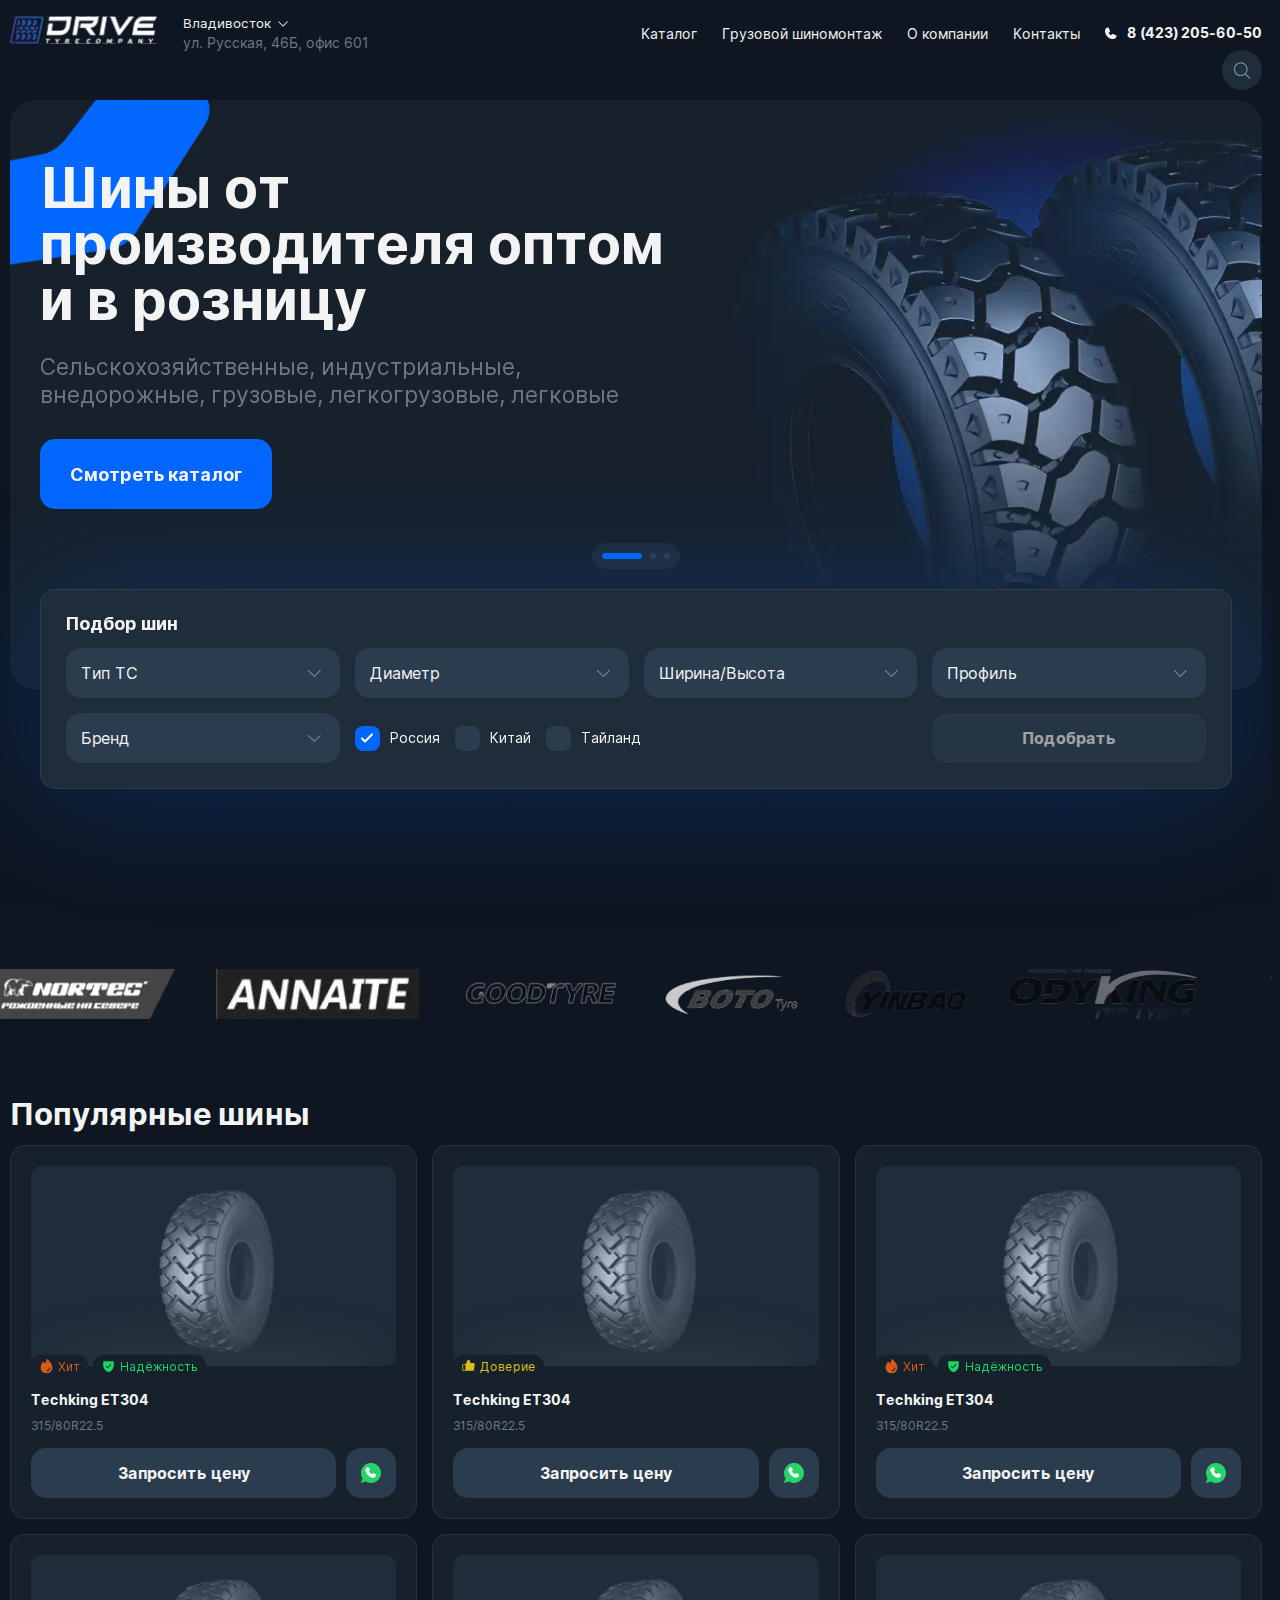
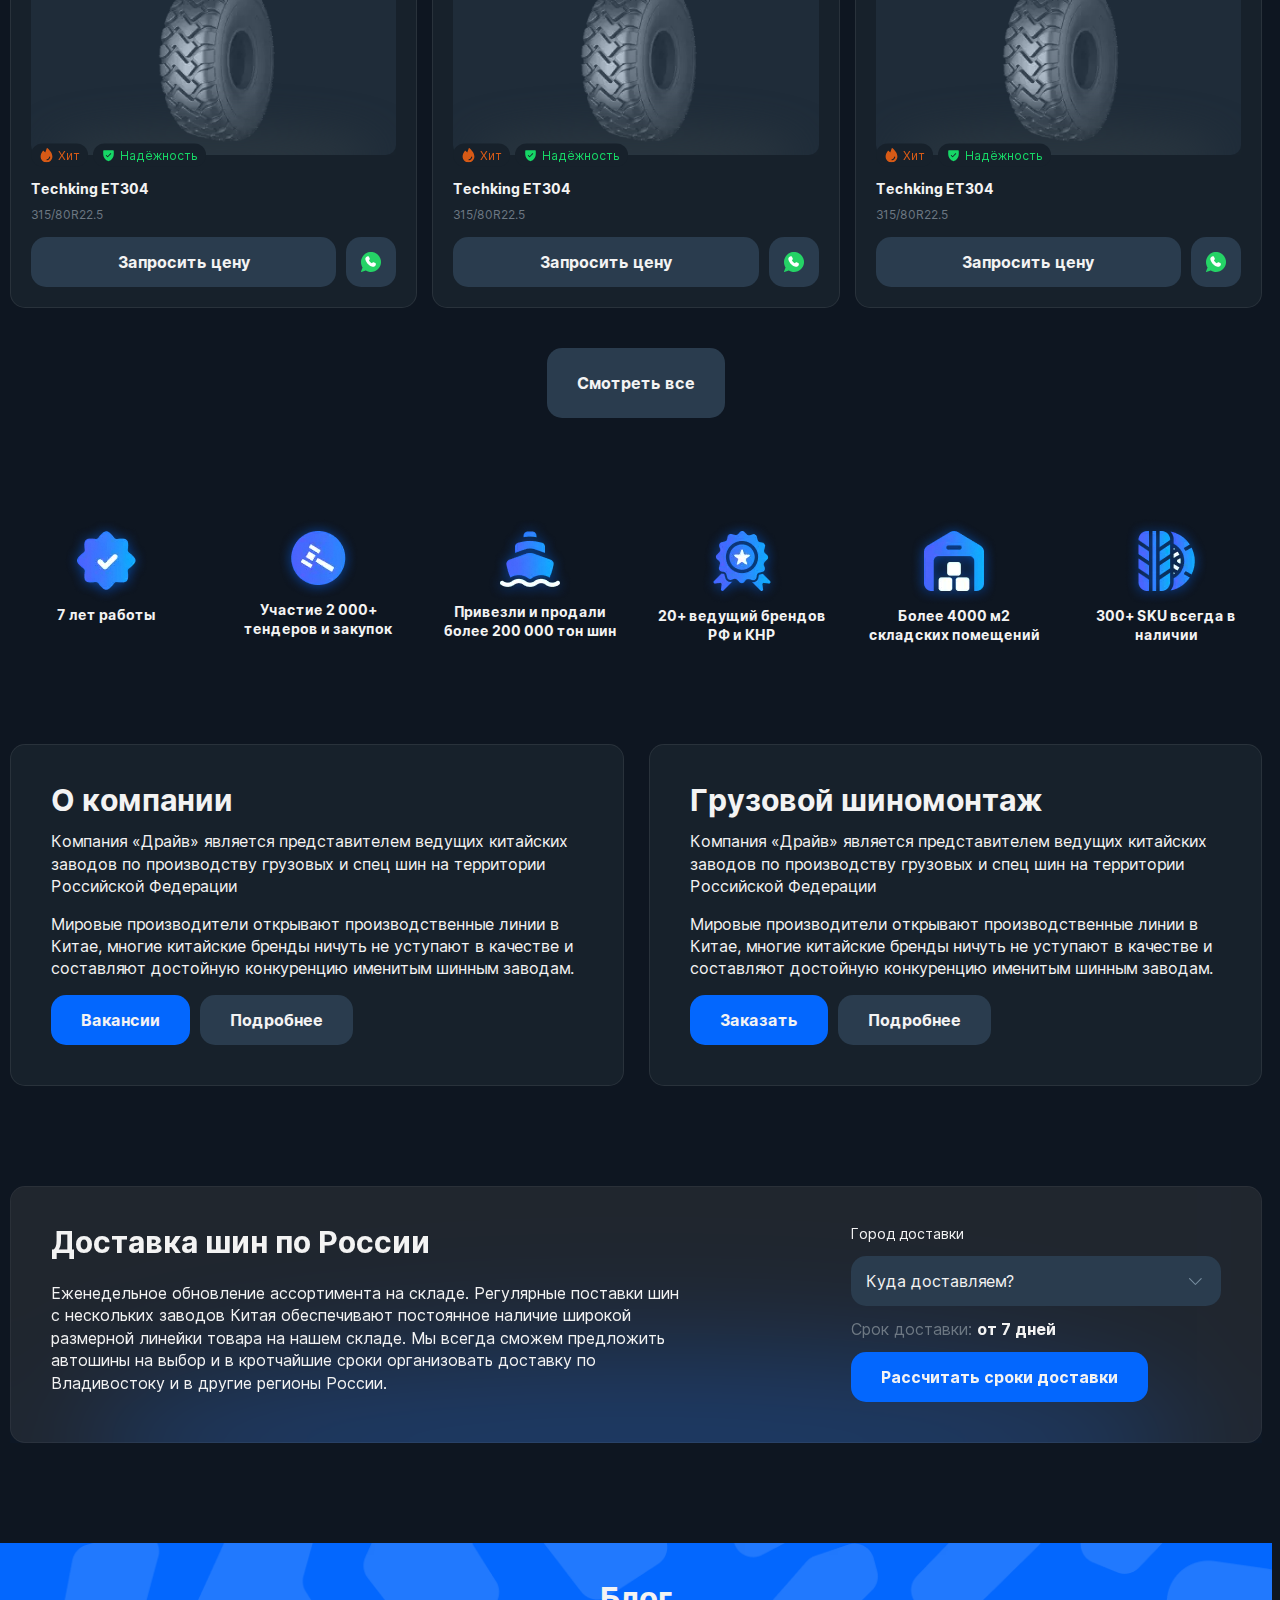
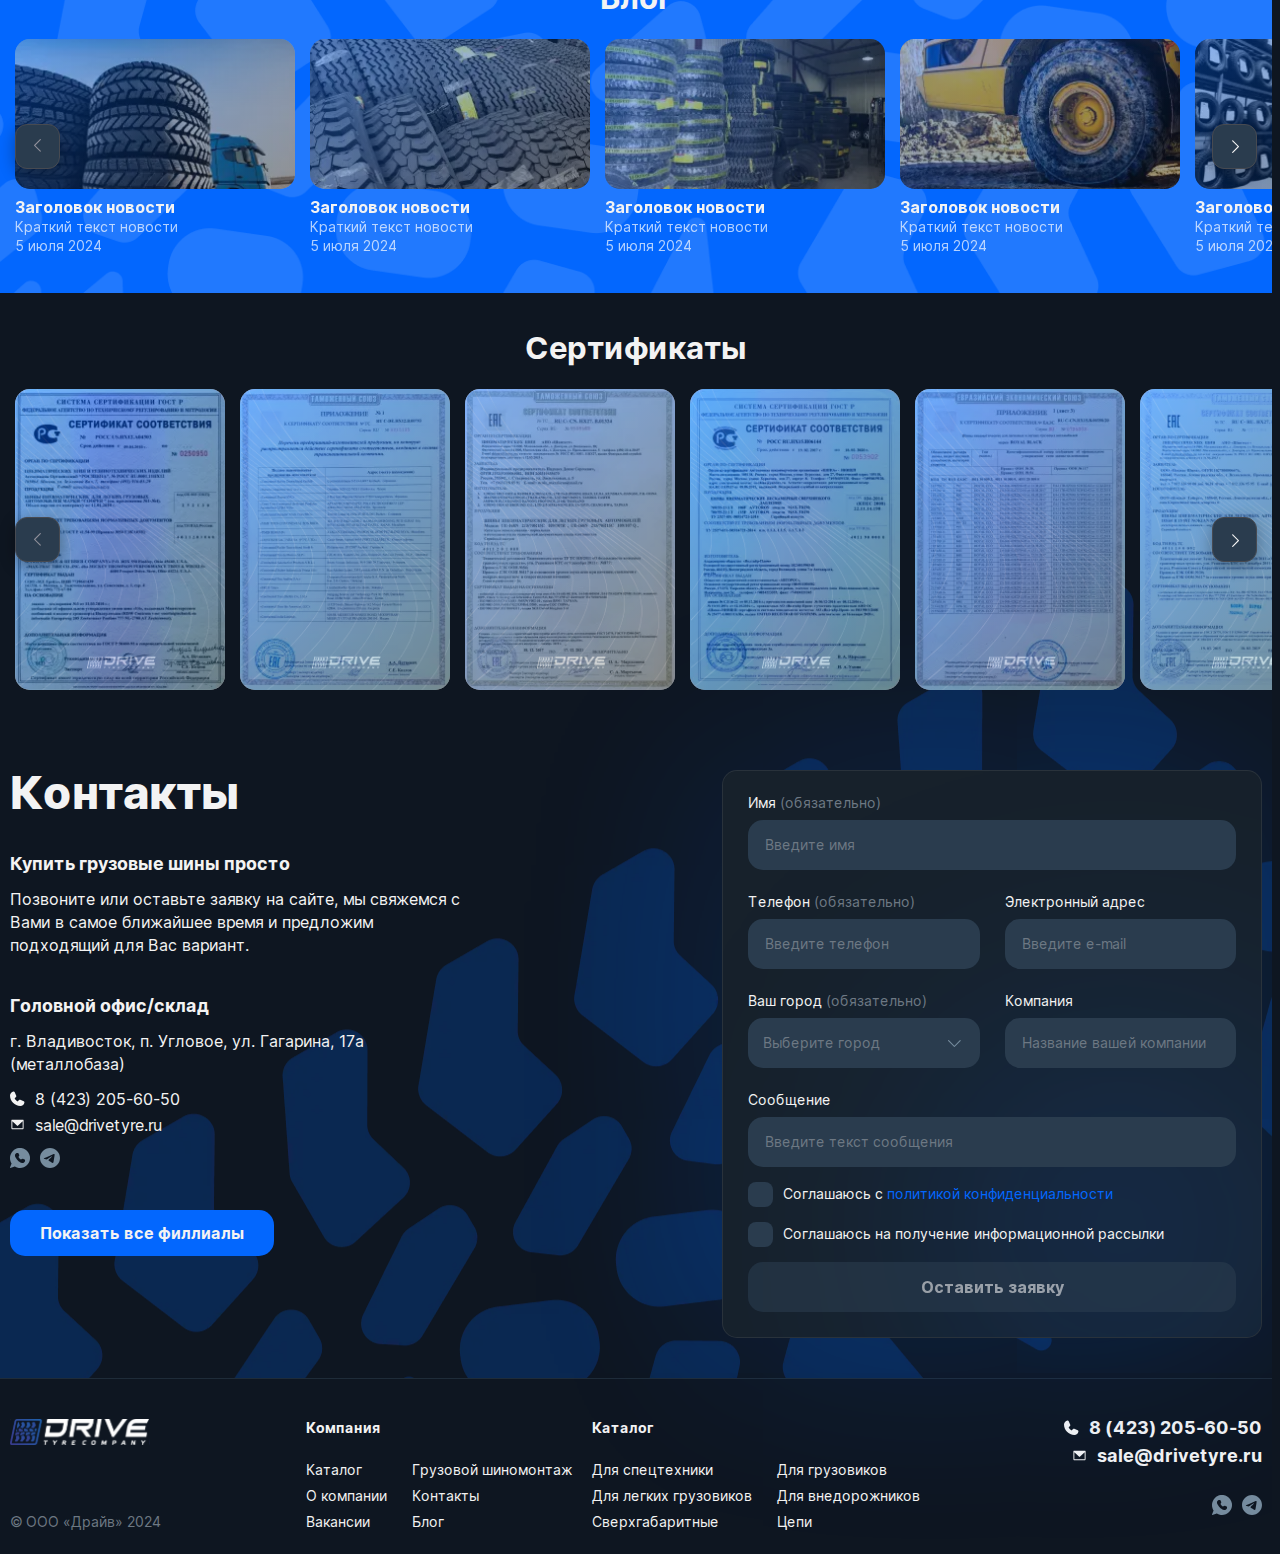
==== commit 78470a14: "3" ====
--- a/index.html
+++ b/index.html
@@ -8,9 +8,9 @@
 <meta name="viewport" content="width=device-width, initial-scale=1.0">
 <meta name="description" content="">
 <link rel="shortcut icon" href="img/favicon/Gulp.svg">
-<link rel="stylesheet" href="assets/libs/swiper/swiper-bundle.css?_v=20240920000427">
-
-<link rel="stylesheet" href="css/style.min.css?_v=20240920000427">
+<link rel="stylesheet" href="assets/libs/swiper/swiper-bundle.css?_v=20240920004847">
+
+<link rel="stylesheet" href="css/style.min.css?_v=20240920004847">
 </head>
 
 <body>
@@ -774,7 +774,8 @@
           </div>
           <div class="section-contacts__form_wp-input wp-input">
             <p>Телефон <span>(обязательно)</span></p>
-            <input type="tel" name="phone" class="section-contacts__form_input input" inputmode="tel">
+            <input type="tel" name="phone" class="section-contacts__form_input input" inputmode="tel"
+              placeholder="Введите телефон">
           </div>
           <div class="section-contacts__form_wp-input wp-input">
             <p>Электронный адрес</p>
@@ -910,7 +911,7 @@
 </footer>
 	</div>
 	
-<script src="./js/app.min.20240920000427.js"></script>
+<script src="./js/app.min.20240920004847.js"></script>
 </body>
 
 </html>--- a/css/style.min.css
+++ b/css/style.min.css
@@ -1 +1 @@
-@charset "UTF-8";@font-face{font-family:Inter;font-display:swap;src:url(../fonts/Inter-Bold.woff2) format("woff2"),url(../fonts/Inter-Bold.woff) format("woff");font-weight:700;font-style:normal}@font-face{font-family:Inter;font-display:swap;src:url(../fonts/Inter-Medium.woff2) format("woff2"),url(../fonts/Inter-Medium.woff) format("woff");font-weight:500;font-style:normal}@font-face{font-family:Inter;font-display:swap;src:url(../fonts/Inter-ExtraBold.woff2) format("woff2"),url(../fonts/Inter-ExtraBold.woff) format("woff");font-weight:800;font-style:normal}@font-face{font-family:Inter;font-display:swap;src:url(../fonts/Inter-Regular.woff2) format("woff2"),url(../fonts/Inter-Regular.woff) format("woff");font-weight:400;font-style:normal}@font-face{font-family:Inter;font-display:swap;src:url(../fonts/Inter-Light.woff2) format("woff2"),url(../fonts/Inter-Light.woff) format("woff");font-weight:300;font-style:normal}*{padding:0;margin:0;border:0}*,:after,:before{-webkit-box-sizing:border-box;box-sizing:border-box}:active,:focus{outline:0}a:active,a:focus{outline:0}aside,footer,header,nav,section{display:block}body,html{height:100%;min-width:320px}body{line-height:1;font-family:Inter,sans-serif;-ms-text-size-adjust:100%;-moz-text-size-adjust:100%;-webkit-text-size-adjust:100%}button,input,textarea{font-family:Inter,sans-serif;color:#f3f3f3}input::-ms-clear{display:none}button{cursor:pointer;background-color:transparent;-ms-touch-action:manipulation;touch-action:manipulation}button::-moz-focus-inner{padding:0;border:0}a{color:#f3f3f3}a,a:visited{text-decoration:none}a:hover{text-decoration:none}ul li{list-style:none}img{vertical-align:top;pointer-events:none}h1,h2,h3,h4,h5,h6{font-weight:inherit;font-size:inherit}address{font-style:normal}*{-webkit-box-sizing:border-box;box-sizing:border-box}::-webkit-scrollbar{width:8px;height:6px}::-webkit-scrollbar-track{background-color:#0e1621}::-webkit-scrollbar-thumb{background-color:#0367fe}html{scrollbar-gutter:stable}html._lock{overflow:hidden;position:relative;height:100%}body{color:#f3f3f3;font-size:16px;background-color:#0e1621}body._lock{overflow:hidden;position:relative;height:100%}.icon{fill:#f3f3f3;width:20px;height:20px}.wrapper{width:100%;min-height:100%;overflow:hidden;display:-webkit-box;display:-ms-flexbox;display:flex;-webkit-box-orient:vertical;-webkit-box-direction:normal;-ms-flex-direction:column;flex-direction:column}._container{max-width:1400px;margin:0 auto}.hover-line{position:relative}.hover-line::after{content:"";position:absolute;top:100%;left:0;height:1px;width:100%;background-color:#0367fe;-webkit-transform:translate(0,5px);-ms-transform:translate(0,5px);transform:translate(0,5px);opacity:0;-webkit-transition:.2s ease-out;transition:.2s ease-out}.hover-line:hover::after{opacity:1;-webkit-transform:translate(0,0);-ms-transform:translate(0,0);transform:translate(0,0)}.h1{font-weight:800;font-size:48px}.wrapper-pagination{display:-webkit-box;display:-ms-flexbox;display:flex;-webkit-box-pack:justify;-ms-flex-pack:justify;justify-content:space-between;gap:20px}.button{font-weight:700;font-size:16px;color:#f3f3f3;text-align:center;background:#2a3c4e;border-radius:15px;padding:15px 30px;-webkit-transition:.2s;transition:.2s;cursor:pointer}.button:not([disabled]):hover{background-color:#0367fe}.button.btn-whatsapp{padding:5px;display:-webkit-inline-box;display:-ms-inline-flexbox;display:inline-flex;-webkit-box-align:center;-ms-flex-align:center;align-items:center;-webkit-box-pack:center;-ms-flex-pack:center;justify-content:center;width:50px;height:50px}.button._active{background-color:#0367fe}.button._active:hover{-webkit-box-shadow:0 0 6px 2px rgba(3,103,254,.7);box-shadow:0 0 6px 2px rgba(3,103,254,.7)}.button[disabled]{cursor:auto;opacity:.6}.toggle-height{display:-webkit-box;display:-ms-flexbox;display:flex;-webkit-box-align:center;-ms-flex-align:center;align-items:center;-webkit-box-pack:justify;-ms-flex-pack:justify;justify-content:space-between;background:#1f2c39;border-radius:8px;padding:10px;font-size:14px}.toggle-height .icon{-webkit-transition:.2s ease-in-out;transition:.2s ease-in-out}.toggle-height._open .icon{-webkit-transform:rotate(180deg);-ms-transform:rotate(180deg);transform:rotate(180deg)}.form-title{font-weight:700;font-size:18px}.form-main{border:1px solid rgba(255,255,255,.08);border-radius:15px;padding:25px;display:-webkit-box;display:-ms-flexbox;display:flex;-webkit-box-orient:vertical;-webkit-box-direction:normal;-ms-flex-direction:column;flex-direction:column;gap:15px;background:#1f2c39}.form-main__content{display:-ms-grid;display:grid;grid-template-columns:repeat(auto-fit,minmax(240px,1fr));gap:15px}.form-main__bottom{display:-webkit-box;display:-ms-flexbox;display:flex;-webkit-box-align:center;-ms-flex-align:center;align-items:center;-webkit-box-pack:justify;-ms-flex-pack:justify;justify-content:space-between;gap:15px}.form-main__list-checkbox{-ms-grid-column-span:4;grid-column:span 4;display:-webkit-box;display:-ms-flexbox;display:flex;-webkit-box-align:center;-ms-flex-align:center;align-items:center;-ms-flex-wrap:wrap;flex-wrap:wrap;gap:15px}.form-main__list-checkbox li>label{display:-webkit-box;display:-ms-flexbox;display:flex;-webkit-box-align:center;-ms-flex-align:center;align-items:center;gap:10px;cursor:pointer}.form-main__list-checkbox li>label span{font-weight:400;font-size:14px}.wp-input{position:relative}.input,.textarea{color:#f3f3f3;font-size:16px;padding:10px 15px;height:45px;border-radius:56px;background-color:#1f2c39;border:2px solid transparent}.input::-webkit-input-placeholder,.textarea::-webkit-input-placeholder{color:#6d7883}.input::-moz-placeholder,.textarea::-moz-placeholder{color:#6d7883}.input:-ms-input-placeholder,.textarea:-ms-input-placeholder{color:#6d7883}.input::-ms-input-placeholder,.textarea::-ms-input-placeholder{color:#6d7883}.input::placeholder,.textarea::placeholder{color:#6d7883}.input:focus,.textarea:focus{border-color:#0367fe}.textarea{resize:none}.input-checkbox{display:none}.input-checkbox:checked+.label-checkbox{background-color:#0367fe}.input-checkbox:checked+.label-checkbox .icon{-webkit-transform:scale(1);-ms-transform:scale(1);transform:scale(1)}.label-checkbox{-ms-flex-negative:0;flex-shrink:0;border-radius:8px;width:25px;height:25px;background-color:#2a3c4e;display:-webkit-box;display:-ms-flexbox;display:flex;-webkit-box-align:center;-ms-flex-align:center;align-items:center;-webkit-box-pack:center;-ms-flex-pack:center;justify-content:center;cursor:pointer;-webkit-transition:.2s;transition:.2s}.label-checkbox .icon{width:12px;height:10px;fill:#fff;-webkit-transform:scale(0);-ms-transform:scale(0);transform:scale(0);-webkit-transition:.2s;transition:.2s}.tags{display:-webkit-box;display:-ms-flexbox;display:flex;-webkit-box-align:center;-ms-flex-align:center;align-items:center;gap:5px;-ms-flex-wrap:wrap;flex-wrap:wrap}.tag{display:-webkit-box;display:-ms-flexbox;display:flex;-webkit-box-align:center;-ms-flex-align:center;align-items:center;gap:4px;padding:4px 8px;background:#17212b;border-radius:20px;font-weight:400;font-size:13px}.tag .icon{fill:currentColor;width:15px;height:15px}.tag.popular{color:#d75a16}.tag.reliability{color:#16d766}.tag.trust{color:#d7c016}.header{margin-bottom:10px}.header__body{width:100%}.header__content{width:100%;display:-webkit-box;display:-ms-flexbox;display:flex;-webkit-box-align:center;-ms-flex-align:center;align-items:center;gap:25px;padding:30px 0 15px 0;position:relative}.header__wp-left{display:-webkit-box;display:-ms-flexbox;display:flex;-ms-flex-line-pack:center;align-content:center;-webkit-box-pack:justify;-ms-flex-pack:justify;justify-content:space-between;gap:25px}.header__logo{display:-webkit-box;display:-ms-flexbox;display:flex;-webkit-box-align:center;-ms-flex-align:center;align-items:center;-webkit-box-pack:start;-ms-flex-pack:start;justify-content:flex-start;height:30px;width:150px}.header__logo img{max-width:100%;max-height:100%}.header__location{display:-webkit-box;display:-ms-flexbox;display:flex;-webkit-box-orient:vertical;-webkit-box-direction:normal;-ms-flex-direction:column;flex-direction:column;gap:5px;position:relative}.header__location_city{color:#f3f3f3;display:-webkit-box;display:-ms-flexbox;display:flex;-webkit-box-align:center;-ms-flex-align:center;align-items:center;gap:5px}.header__location_city .icon{width:15px;height:15px;-webkit-transition:.2s;transition:.2s}.header__location address{font-weight:400;font-size:14px;color:#6d7883}.header__location_tile{position:absolute;top:calc(100% + 10px);left:0;background:#1f2c39;border-radius:15px;padding:25px;min-width:400px;opacity:0;visibility:hidden}.header__location_tile._active{opacity:1;visibility:visible}.header__location_tile>span{font-weight:400;font-size:18px;line-height:150%;color:#6d7883}.header__location_tile .city{font-weight:700;font-size:18px;line-height:150%;margin-top:5px}.header__location_tile>div{display:-webkit-box;display:-ms-flexbox;display:flex;gap:10px;margin-top:15px}.header__nav{-webkit-box-flex:1;-ms-flex:1 1 auto;flex:1 1 auto}.header__list{display:-webkit-box;display:-ms-flexbox;display:flex;-webkit-box-align:center;-ms-flex-align:center;align-items:center;-webkit-box-pack:end;-ms-flex-pack:end;justify-content:flex-end;gap:25px}.header__link{color:#f3f3f3;font-size:14px}.header__link._active{color:#0367fe}.header__link._active::after{opacity:1;-webkit-transform:translate(0,0);-ms-transform:translate(0,0);transform:translate(0,0)}.header__wp-right{display:-webkit-box;display:-ms-flexbox;display:flex;-webkit-box-align:center;-ms-flex-align:center;align-items:center;gap:25px}.header__search{position:relative}.header__search label{display:inline-block;height:100%;width:100%}.header__search button{position:absolute;z-index:1;top:50%;left:50%;-webkit-transform:translate(-50%,-50%);-ms-transform:translate(-50%,-50%);transform:translate(-50%,-50%);fill:#768c9e;-webkit-transition:.2s;transition:.2s;cursor:pointer;-webkit-user-select:none;-moz-user-select:none;-ms-user-select:none;user-select:none;pointer-events:none}.header__search button .icon{-webkit-transform:translate(0,2px);-ms-transform:translate(0,2px);transform:translate(0,2px)}.header__search input{padding-left:45px;height:40px;-webkit-transition:.3s;transition:.3s;width:280px}.header__phone{font-weight:700;font-size:14px;text-align:right;color:#f3f3f3;display:-webkit-box;display:-ms-flexbox;display:flex;-webkit-box-align:center;-ms-flex-align:center;align-items:center;gap:10px;-webkit-transition:.2s;transition:.2s}.header__phone .icon{width:12px;height:12px}.header__phone:hover{color:#0367fe}.header-burger{-ms-flex-negative:0;flex-shrink:0;display:none;background-color:#1f2c39;position:relative;width:45px;height:45px;border-radius:50%;cursor:pointer;z-index:10}.header-burger span{position:absolute;-webkit-transition:all .3s ease 0s;transition:all .3s ease 0s;width:50%;height:2px;background:#768c9e;left:50%;top:50%}.header-burger span:nth-child(1){-webkit-transform:translate(-50%,calc(-50% + 7px));-ms-transform:translate(-50%,calc(-50% + 7px));transform:translate(-50%,calc(-50% + 7px))}.header-burger span:nth-child(2){-webkit-transform:translate(-50%,-50%);-ms-transform:translate(-50%,-50%);transform:translate(-50%,-50%)}.header-burger span:nth-child(3){-webkit-transform:translate(-50%,calc(-50% - 7px));-ms-transform:translate(-50%,calc(-50% - 7px));transform:translate(-50%,calc(-50% - 7px))}.header-burger._active span{-webkit-transform:scale(0);-ms-transform:scale(0);transform:scale(0)}.header-burger._active span:first-child{-webkit-transform:translate(-50%,-50%) rotate(-45deg);-ms-transform:translate(-50%,-50%) rotate(-45deg);transform:translate(-50%,-50%) rotate(-45deg)}.header-burger._active span:last-child{-webkit-transform:translate(-50%,-50%) rotate(45deg);-ms-transform:translate(-50%,-50%) rotate(45deg);transform:translate(-50%,-50%) rotate(45deg)}.footer{border-top:1px solid #1f2c39;background:#0e1621;padding:40px 0 25px 0}.footer__body{display:-webkit-box;display:-ms-flexbox;display:flex;gap:25px}.footer__logo{display:-webkit-box;display:-ms-flexbox;display:flex;-webkit-box-orient:vertical;-webkit-box-direction:normal;-ms-flex-direction:column;flex-direction:column;gap:15px}.footer__logo_img{max-width:140px;width:100%}.footer__logo_img img{max-width:100%;max-height:100%;-o-object-fit:contain;object-fit:contain}.footer__logo>p{font-weight:400;font-size:14px;color:#6d7883}.footer__content{-webkit-box-flex:1;-ms-flex:1 1 auto;flex:1 1 auto;display:-webkit-box;display:-ms-flexbox;display:flex;-webkit-box-pack:center;-ms-flex-pack:center;justify-content:center;gap:140px}.footer__accord._open ._my-accordion-control .icon{-webkit-transform:rotate(180deg);-ms-transform:rotate(180deg);transform:rotate(180deg)}.footer__accord._open ._my-accordion-content{margin-top:10px;padding:15px}.footer__accord._open ._my-accordion-content ul a{pointer-events:visible}.footer__accord-control{font-size:14px}.footer__contacts{display:-webkit-box;display:-ms-flexbox;display:flex;-webkit-box-orient:vertical;-webkit-box-direction:normal;-ms-flex-direction:column;flex-direction:column;-webkit-box-align:end;-ms-flex-align:end;align-items:flex-end;text-align:right;gap:10px;color:#f3f3f3}.footer__contacts>a{display:-webkit-box;display:-ms-flexbox;display:flex;-webkit-box-align:center;-ms-flex-align:center;align-items:center;gap:10px;font-weight:700;-webkit-transition:.2s;transition:.2s;font-size:24px;white-space:nowrap}.footer__contacts>a .icon{width:25px;height:25px}.footer__contacts>a:hover{color:#0367fe}.footer__messengers{margin-top:20px}.modal{-webkit-overflow-scrolling:touch;z-index:10;padding:30px 10px;position:fixed;top:0;left:0;width:100%;height:100%;-webkit-transition:visibility .8s ease 0s;transition:visibility .8s ease 0s;visibility:hidden}.modal::before{content:"";background-color:rgba(0,0,0,.7);position:fixed;width:100%;height:100%;top:0;left:0;opacity:0;-webkit-transition:opacity .8s ease 0s;transition:opacity .8s ease 0s}.modal._show{visibility:visible;overflow:auto}.modal._show::before{opacity:1}.modal._show .modal_body{-webkit-transform:scale(1);-ms-transform:scale(1);transform:scale(1)}.modal._active{overflow:auto;visibility:visible}.modal._active::before{opacity:1}.modal._active .modal__body{-webkit-transition:all .3s ease .2s;transition:all .3s ease .2s;-webkit-transform:scale(1);-ms-transform:scale(1);transform:scale(1)}.modal__content{display:-webkit-box;display:-ms-flexbox;display:flex;-webkit-box-orient:vertical;-webkit-box-direction:normal;-ms-flex-direction:column;flex-direction:column;-webkit-box-align:center;-ms-flex-align:center;align-items:center;min-height:100%;-webkit-box-flex:1;-ms-flex:1 1 auto;flex:1 1 auto;width:100%;display:flex;-webkit-box-pack:center;-ms-flex-pack:center;justify-content:center;align-items:center}.modal__body{-webkit-transform:scale(0);-ms-transform:scale(0);transform:scale(0);-webkit-transition:all .3s ease 0s;transition:all .3s ease 0s;background-color:#fff;padding:50px;width:100%;max-width:800px}.modal__close{width:30px;height:30px;position:absolute;top:0;right:0;cursor:pointer;border:2px solid #757575;background-color:rgba(223,223,223,.8235294118);border-radius:8px;-webkit-transition:.2s;transition:.2s;-webkit-transform:translate(50%,-50%);-ms-transform:translate(50%,-50%);transform:translate(50%,-50%)}.modal__close span{display:block;position:absolute;width:50%;height:2px;background-color:#555353;-webkit-transition:.2s;transition:.2s;left:50%}.modal__close span:first-child{-webkit-transform:translateX(-50%) rotate(45deg);-ms-transform:translateX(-50%) rotate(45deg);transform:translateX(-50%) rotate(45deg);top:12px}.modal__close span:last-child{-webkit-transform:translateX(-50%) rotate(-45deg);-ms-transform:translateX(-50%) rotate(-45deg);transform:translateX(-50%) rotate(-45deg);top:12px}.modal__close:hover{border:2px solid red}.modal__close:hover span{background-color:red}.pagination{display:-webkit-box;display:-ms-flexbox;display:flex;-webkit-box-align:center;-ms-flex-align:center;align-items:center;gap:10px}.pagination__button{display:-webkit-box;display:-ms-flexbox;display:flex;-webkit-box-align:center;-ms-flex-align:center;align-items:center;gap:5px;height:30px;gap:10px;background-color:#17212b;padding:5px 10px;border-radius:8px;font-size:16px;-webkit-transition:.2s ease-out;transition:.2s ease-out;cursor:pointer;-ms-flex-negative:0;flex-shrink:0}.pagination__button .icon{fill:#0367fe;height:18px;width:18px;-webkit-transition:.2s ease-out;transition:.2s ease-out}.pagination__button:hover{background-color:#0367fe}.pagination__button:hover .icon{fill:#f3f3f3}.pagination__button.prev .icon{-webkit-transform:rotate(90deg);-ms-transform:rotate(90deg);transform:rotate(90deg)}.pagination__button.next .icon{-webkit-transform:rotate(-90deg);-ms-transform:rotate(-90deg);transform:rotate(-90deg)}.pagination__button.hide{display:none}.pagination__pages{display:-webkit-box;display:-ms-flexbox;display:flex;-webkit-box-align:center;-ms-flex-align:center;align-items:center;gap:10px}.pagination__page{height:30px;width:30px;display:-webkit-box;display:-ms-flexbox;display:flex;-webkit-box-align:center;-ms-flex-align:center;align-items:center;-webkit-box-pack:center;-ms-flex-pack:center;justify-content:center;padding:5px;text-align:center;border-radius:8px;font-size:16px;font-weight:400;background-color:#17212b;-webkit-transition:.2s ease-out;transition:.2s ease-out}.pagination__page:not(._active):hover{color:#0367fe}.pagination__page._active{background-color:#0367fe}._my-accordion{overflow:hidden;-webkit-transition:.2s;transition:.2s}._my-accordion._open ._my-accordion-content{opacity:1}._my-accordion-control{cursor:pointer;display:-webkit-box;display:-ms-flexbox;display:flex;-webkit-box-align:center;-ms-flex-align:center;align-items:center;gap:15px}._my-accordion-control .icon{-webkit-transition:.2s;transition:.2s}._my-accordion-content{-webkit-box-sizing:content-box;box-sizing:content-box;max-height:0;opacity:0;will-change:max-height;-webkit-transition:.2s;transition:.2s}.mySelect{color:#f3f3f3;font-size:16px;font-weight:400;position:relative;width:100%;-webkit-user-select:none;-moz-user-select:none;-ms-user-select:none;user-select:none}.mySelect select{display:none}.mySelect._disabled{opacity:.6}.mySelect._disabled .mySelect__input{cursor:auto}.mySelect._select .mySelect__input .icon{-webkit-transform:rotate(180deg);-ms-transform:rotate(180deg);transform:rotate(180deg)}.mySelect._select .mySelect__list{-webkit-transform:translate(0,10px);-ms-transform:translate(0,10px);transform:translate(0,10px);opacity:1;visibility:visible}.mySelect__input{display:-webkit-box;display:-ms-flexbox;display:flex;-webkit-box-align:center;-ms-flex-align:center;align-items:center;-webkit-box-pack:justify;-ms-flex-pack:justify;justify-content:space-between;background-color:#2a3c4e;border-radius:15px;padding:15px;text-align:left;width:100%;cursor:pointer;position:relative}.mySelect__input .icon{-webkit-transition:.2s;transition:.2s;fill:#768c9e}.mySelect__list{position:absolute;display:-webkit-box;display:-ms-flexbox;display:flex;-webkit-box-orient:vertical;-webkit-box-direction:normal;-ms-flex-direction:column;flex-direction:column;background-color:#2a3c4e;top:100%;z-index:1;left:0;right:0;-webkit-transform:translate(0,0);-ms-transform:translate(0,0);transform:translate(0,0);-webkit-transition:.3s;transition:.3s;-webkit-box-sizing:content-box;box-sizing:content-box;max-height:0;visibility:hidden;opacity:0;overflow:hidden;will-change:max-height;border-radius:15px;-webkit-box-shadow:0 0 4px 2px rgba(255,255,255,.2);box-shadow:0 0 4px 2px rgba(255,255,255,.2)}.mySelect__option{text-align:left;cursor:pointer;padding:15px;text-align:left;-webkit-transition:.2s;transition:.2s}.mySelect__option:last-child{border-bottom:none}.mySelect__option:hover{background-color:rgba(0,0,0,.1)}.mySelect__option._option-list{border-bottom:none}.mySelect__option._none{display:none}.wpLoader{position:absolute;left:0;top:0;right:0;bottom:0;width:100%;height:100%;background-color:rgba(0,0,0,.4);-webkit-transition:.2s;transition:.2s;z-index:3;display:-webkit-box;display:-ms-flexbox;display:flex;-webkit-box-align:center;-ms-flex-align:center;align-items:center;-webkit-box-pack:center;-ms-flex-pack:center;justify-content:center;opacity:0;visibility:hidden}.wpLoader._load{opacity:1;visibility:visible}.loader{width:68px;height:68px;border:3px dotted #fff;border-style:solid solid dotted dotted;border-radius:50%;display:inline-block;position:relative;-webkit-box-sizing:border-box;box-sizing:border-box;-webkit-animation:rotation 2s linear infinite;animation:rotation 2s linear infinite}.loader::after{content:"";-webkit-box-sizing:border-box;box-sizing:border-box;position:absolute;left:0;right:0;top:0;bottom:0;margin:auto;border:3px dotted #0367fe;border-style:solid solid dotted;width:50%;height:50%;border-radius:50%;-webkit-animation:rotationBack 1s linear infinite;animation:rotationBack 1s linear infinite;-webkit-transform-origin:center center;-ms-transform-origin:center center;transform-origin:center center}@-webkit-keyframes rotation{0%{-webkit-transform:rotate(0);transform:rotate(0)}100%{-webkit-transform:rotate(360deg);transform:rotate(360deg)}}@keyframes rotation{0%{-webkit-transform:rotate(0);transform:rotate(0)}100%{-webkit-transform:rotate(360deg);transform:rotate(360deg)}}@-webkit-keyframes rotationBack{0%{-webkit-transform:rotate(0);transform:rotate(0)}100%{-webkit-transform:rotate(-360deg);transform:rotate(-360deg)}}@keyframes rotationBack{0%{-webkit-transform:rotate(0);transform:rotate(0)}100%{-webkit-transform:rotate(-360deg);transform:rotate(-360deg)}}.main{-webkit-box-flex:1;-ms-flex:1 1 auto;flex:1 1 auto}.main.flex-col{display:-webkit-box;display:-ms-flexbox;display:flex;-webkit-box-orient:vertical;-webkit-box-direction:normal;-ms-flex-direction:column;flex-direction:column;gap:40px}.h1{font-weight:700;font-size:60px}.h2{font-weight:700;font-size:32px}.h3{font-weight:700;font-size:32px}.h4{font-weight:700;font-size:24px}.no-webp .main-header{background:url(../img/main-header-bg.png) no-repeat right top/cover}.main-header{width:100%;padding:25px 0 60px 0;height:200px;position:relative;overflow:hidden;margin-bottom:30px}.main-header::after{content:"";position:absolute;bottom:0;left:50%;width:90%;height:200px;-webkit-transform:translate(-50%,50%);-ms-transform:translate(-50%,50%);transform:translate(-50%,50%);border-radius:50%;background:rgba(3,103,254,.3);-webkit-filter:blur(150px);filter:blur(150px);z-index:-1;pointer-events:none;-webkit-user-select:none;-moz-user-select:none;-ms-user-select:none;user-select:none}.main-header__container{display:-webkit-box;display:-ms-flexbox;display:flex;-webkit-box-orient:vertical;-webkit-box-direction:normal;-ms-flex-direction:column;flex-direction:column;-webkit-box-align:start;-ms-flex-align:start;align-items:flex-start;gap:30px}.main-header .h1,.main-header .path{z-index:1}.path{width:100%;overflow-y:hidden;overflow-x:auto}.path::-webkit-scrollbar{width:0;height:0}.path__content{display:-webkit-box;display:-ms-flexbox;display:flex;-webkit-box-align:center;-ms-flex-align:center;align-items:center;font-size:14px;font-weight:400;gap:5px;color:#6d7883;white-space:nowrap}.path__content span:last-child{color:#f3f3f3}.swiper-button-next,.swiper-button-prev{width:45px;height:45px;border-radius:12px;display:-webkit-box;display:-ms-flexbox;display:flex;-webkit-box-align:center;-ms-flex-align:center;align-items:center;-webkit-box-pack:center;-ms-flex-pack:center;justify-content:center;border:1px solid #474a51;-ms-flex-negative:0;flex-shrink:0;-webkit-box-shadow:0 4px 16px 0 rgba(0,0,0,.32);box-shadow:0 4px 16px 0 rgba(0,0,0,.32);background:#2a3c4e;padding:0;color:#f3f3f3}.swiper-button-next .icon,.swiper-button-prev .icon{width:20px;height:20px;fill:currentColor}.swiper-button-next::after,.swiper-button-prev::after{display:none}.swiper-button-next:not([disabled]):hover,.swiper-button-prev:not([disabled]):hover{border-color:#f3f3f3}.swiper-button-next.swiper-button-disabled,.swiper-button-prev.swiper-button-disabled{cursor:auto;opacity:1;pointer-events:all}.swiper-button-next.swiper-button-disabled .icon,.swiper-button-prev.swiper-button-disabled .icon{fill:#8e8e98}.swiper-button-prev .icon{-webkit-transform:rotate(90deg);-ms-transform:rotate(90deg);transform:rotate(90deg)}.swiper-button-next .icon{-webkit-transform:rotate(-90deg);-ms-transform:rotate(-90deg);transform:rotate(-90deg)}.swiper-pagination{position:absolute;left:50%!important;-webkit-transform:translate(-50%,0);-ms-transform:translate(-50%,0);transform:translate(-50%,0);border-radius:25px;background-color:#1f2c39;width:auto!important;display:-webkit-box;display:-ms-flexbox;display:flex;-webkit-box-align:center;-ms-flex-align:center;align-items:center;-webkit-box-pack:center;-ms-flex-pack:center;justify-content:center;padding:10px;gap:8px}.swiper-pagination .swiper-pagination-bullet{margin:0!important;background-color:#768c9e;width:6px;height:6px;-webkit-transition:.2s;transition:.2s}.swiper-pagination .swiper-pagination-bullet.swiper-pagination-bullet-active{width:40px;border-radius:16px;background-color:#0367fe}.messengers{display:-webkit-box;display:-ms-flexbox;display:flex;-webkit-box-align:center;-ms-flex-align:center;align-items:center;gap:10px}.messenger-link{-webkit-transition:.2s;transition:.2s}.messenger-link .icon{fill:#768c9e;-webkit-transition:.2s;transition:.2s}.messenger-link:hover{-webkit-transform:scale(1.1);-ms-transform:scale(1.1);transform:scale(1.1)}.messenger-link:hover.whatsapp .icon{fill:#32ac45}.messenger-link:hover.telegram .icon{fill:#18a3e6}.brands{position:relative;overflow:hidden;width:100%;display:-webkit-box;display:-ms-flexbox;display:flex;-webkit-box-align:center;-ms-flex-align:center;align-items:center;height:130px}.brands__wrapper{display:-webkit-box;display:-ms-flexbox;display:flex;-webkit-box-align:center;-ms-flex-align:center;align-items:center;padding:40px}.brands__item{display:-webkit-box;display:-ms-flexbox;display:flex;-webkit-box-align:center;-ms-flex-align:center;align-items:center;gap:40px;-ms-flex-negative:0;flex-shrink:0;white-space:nowrap}.brands__img{cursor:pointer;-ms-flex-negative:0;flex-shrink:0}.brands__img img{-webkit-filter:grayscale(100%);filter:grayscale(100%);max-width:100%;max-height:100%;-o-object-fit:contain;object-fit:contain;-webkit-transition:.2s;transition:.2s;display:block}.brands__img:hover img{-webkit-filter:grayscale(0);filter:grayscale(0)}.wrapper-cards .btn-show-more{display:block;margin:40px auto 0 auto;height:70px}.cards{display:-ms-grid;display:grid;gap:15px;-ms-grid-columns:(1fr)[4];grid-template-columns:repeat(4,1fr)}.card{display:-webkit-box;display:-ms-flexbox;display:flex;-webkit-box-orient:vertical;-webkit-box-direction:normal;-ms-flex-direction:column;flex-direction:column;gap:15px;border:1px solid rgba(255,255,255,.08);border-radius:15px;padding:20px;background:#17212b;-webkit-transition:.2s;transition:.2s}.card:hover{-webkit-box-shadow:0 4px 64px 0 rgba(3,103,254,.2);box-shadow:0 4px 64px 0 rgba(3,103,254,.2)}.card:hover img{-webkit-transform:scale(1.1);-ms-transform:scale(1.1);transform:scale(1.1)}.card__img{width:100%;height:200px;border-radius:10px;display:-webkit-box;display:-ms-flexbox;display:flex;-webkit-box-align:center;-ms-flex-align:center;align-items:center;-webkit-box-pack:center;-ms-flex-pack:center;justify-content:center;padding:10px;position:relative;background:#1f2c39}.card__img img{max-width:100%;max-height:100%;-o-object-fit:contain;object-fit:contain;position:relative;z-index:1;mix-blend-mode:plus-lighter;-webkit-transition:.2s;transition:.2s}.card__img .tags{position:absolute;z-index:1;left:0;bottom:0;-webkit-transform:translate(0,50%);-ms-transform:translate(0,50%);transform:translate(0,50%)}.card__img_effects{position:absolute;inset:0;width:100%;height:100%;overflow:hidden;z-index:0}.card__img_effects::after{content:"";position:absolute;width:90%;bottom:0;left:50%;-webkit-transform:translate(-50%,50%);-ms-transform:translate(-50%,50%);transform:translate(-50%,50%);height:50px;border-radius:50%;background-color:#2b3740;-webkit-filter:blur(20px);filter:blur(20px)}.card__content{display:-webkit-box;display:-ms-flexbox;display:flex;-webkit-box-orient:vertical;-webkit-box-direction:normal;-ms-flex-direction:column;flex-direction:column;gap:10px;margin-top:10px;line-height:normal;white-space:pre-wrap}.card__content p{font-weight:700;font-size:18px}.card__content span{font-weight:400;font-size:16px;color:#6d7883}.card__bottom{margin-top:auto;display:-webkit-box;display:-ms-flexbox;display:flex;gap:10px}.card__bottom .button{padding:10px}.card__bottom .btn-request-price{-webkit-box-flex:1;-ms-flex:1 1 auto;flex:1 1 auto}.card__bottom .btn-whatsapp{width:50px;height:50px;display:-webkit-box;display:-ms-flexbox;display:flex;-webkit-box-align:center;-ms-flex-align:center;align-items:center;-webkit-box-pack:center;-ms-flex-pack:center;justify-content:center}.similar-products__swiper{margin-top:30px}.similar-products__swiper-slide{max-width:338px}.intro__swiper{border-radius:25px;position:relative}.no-webp .intro__swiper_slide{background:url(../img/particle.png) no-repeat left top/200px,url(../img/intro-bg.png) no-repeat right top/cover}.intro__swiper_slide{padding:100px 60px 180px 60px}.intro__swiper_slide-content{max-width:630px}.intro__swiper_slide-content>p{line-height:normal;font-weight:400;color:#6d7883;margin-top:25px;font-size:24px}.intro__swiper_slide-content>button{margin-top:60px;height:70px;font-size:18px}.intro__swiper_pagination{bottom:120px!important}.intro__form{position:relative;z-index:1;-webkit-transform:translate(0,-50%);-ms-transform:translate(0,-50%);transform:translate(0,-50%);width:calc(100% - 60px);margin:0 auto;-webkit-box-shadow:0 8px 134px 0 rgba(3,103,254,.24);box-shadow:0 8px 134px 0 rgba(3,103,254,.24)}.advantages__body{padding:60px 0}.advantages__list{display:-ms-grid;display:grid;-ms-grid-columns:(1fr)[6];grid-template-columns:repeat(6,1fr);gap:20px}.advantages__list li{display:-webkit-box;display:-ms-flexbox;display:flex;-webkit-box-orient:vertical;-webkit-box-direction:normal;-ms-flex-direction:column;flex-direction:column;-webkit-box-align:center;-ms-flex-align:center;align-items:center;text-align:center;font-weight:700;font-size:14px;line-height:136%}.advantages__list li img{max-width:100%;max-height:100%;-o-object-fit:contain;object-fit:contain}.info__content{display:-webkit-box;display:-ms-flexbox;display:flex;gap:25px}.info__article{position:relative;padding:40px;display:-webkit-box;display:-ms-flexbox;display:flex;-webkit-box-orient:vertical;-webkit-box-direction:normal;-ms-flex-direction:column;flex-direction:column;gap:15px;border:1px solid rgba(255,255,255,.08);border-radius:15px;background:#17212b}.info__article_title{font-weight:700;z-index:1;font-size:32px}.info__article_content{display:-webkit-box;display:-ms-flexbox;display:flex;-webkit-box-orient:vertical;-webkit-box-direction:normal;-ms-flex-direction:column;flex-direction:column;gap:15px;font-weight:400;font-size:16px;line-height:140%;z-index:1}.info__article_bottom{display:-webkit-box;display:-ms-flexbox;display:flex;gap:10px;z-index:1}.info__article_img-parcticle{position:absolute;z-index:-1;-webkit-user-select:none;-moz-user-select:none;-ms-user-select:none;user-select:none}.info__article_bg{position:absolute;z-index:0;-o-object-fit:contain;object-fit:contain}.info__article:nth-child(1) .info__article_img-parcticle{left:0;bottom:0;-webkit-transform:translate(-20%,20%);-ms-transform:translate(-20%,20%);transform:translate(-20%,20%)}.info__article:nth-child(1) .info__article_bg{right:0;bottom:0}.info__article:nth-child(2) .info__article_img-parcticle{right:0;top:0;-webkit-transform:translate(10%,-30%) rotate(150deg);-ms-transform:translate(10%,-30%) rotate(150deg);transform:translate(10%,-30%) rotate(150deg)}.delivery{padding:120px 0}.delivery__body{position:relative}.delivery__img-map{position:absolute;top:50%;left:50%;-webkit-transform:translate(-50%,-50%);-ms-transform:translate(-50%,-50%);transform:translate(-50%,-50%);z-index:-1;max-width:100%}.delivery__img-particle{position:absolute;z-index:-1;-webkit-user-select:none;-moz-user-select:none;-ms-user-select:none;user-select:none;-webkit-transform:translate(10%,40%) rotate(-90deg);-ms-transform:translate(10%,40%) rotate(-90deg);transform:translate(10%,40%) rotate(-90deg);right:0;bottom:0;width:100px}.delivery__shadow{position:absolute;z-index:-1;-webkit-user-select:none;-moz-user-select:none;-ms-user-select:none;user-select:none;width:100%;height:100%;overflow:hidden;inset:0}.delivery__shadow::after{content:"";position:absolute;left:50%;bottom:0;-webkit-transform:translate(-50%,50%);-ms-transform:translate(-50%,50%);transform:translate(-50%,50%);border-radius:50%;width:90%;height:190px;background-color:rgba(3,103,254,.5);-webkit-filter:blur(50px);filter:blur(50px)}.delivery__content{position:relative;display:-webkit-box;display:-ms-flexbox;display:flex;-webkit-box-pack:justify;-ms-flex-pack:justify;justify-content:space-between;gap:30px;padding:40px;border:1px solid rgba(255,255,255,.05);border-radius:15px;-webkit-backdrop-filter:blur(30px);backdrop-filter:blur(30px);background:rgba(50,53,60,.5)}.delivery__block{max-width:640px;display:-webkit-box;display:-ms-flexbox;display:flex;-webkit-box-orient:vertical;-webkit-box-direction:normal;-ms-flex-direction:column;flex-direction:column;gap:25px;z-index:1}.delivery__block P{line-height:140%;font-weight:400}.delivery__form{-ms-flex-negative:0;flex-shrink:0;display:-webkit-box;display:-ms-flexbox;display:flex;-webkit-box-orient:vertical;-webkit-box-direction:normal;-ms-flex-direction:column;flex-direction:column;-webkit-box-align:start;-ms-flex-align:start;align-items:flex-start;gap:15px;max-width:370px;width:100%}.no-webp .preview-blog{background:url(../img/bg-particle.png) no-repeat center/cover,#0367fe}.preview-blog{padding:40px 0;background:#0367fe}.preview-blog__title{margin-bottom:25px;text-align:center;margin:0 auto}.preview-blog__swiper{margin-top:25px;padding-left:calc((100% - 1400px)/ 2);width:100%}.preview-blog__swiper-slide{display:-webkit-box;display:-ms-flexbox;display:flex;-webkit-box-orient:vertical;-webkit-box-direction:normal;-ms-flex-direction:column;flex-direction:column;color:#f3f3f3;max-width:280px}.preview-blog__swiper-slide:hover .preview-blog__swiper-slide_img img{-webkit-transform:scale(1.1);-ms-transform:scale(1.1);transform:scale(1.1)}.preview-blog__swiper-slide:hover .preview-blog__swiper-slide_img::before{opacity:0}.preview-blog__swiper-slide_img{height:150px;border-radius:15px;overflow:hidden;display:-webkit-box;display:-ms-flexbox;display:flex;-webkit-box-align:center;-ms-flex-align:center;align-items:center;-webkit-box-pack:center;-ms-flex-pack:center;justify-content:center;position:relative}.preview-blog__swiper-slide_img img{width:100%;height:100%;-o-object-fit:cover;object-fit:cover;-webkit-transition:.2s;transition:.2s}.preview-blog__swiper-slide_img::before{content:"";position:absolute;z-index:1;width:100%;height:100%;inset:0;background:#0367fe;background:linear-gradient(135deg,#0367fe 0,#0e1621 100%);opacity:.4;-webkit-transition:.2s;transition:.2s}.preview-blog__swiper-slide_content{margin-top:10px;display:-webkit-box;display:-ms-flexbox;display:flex;-webkit-box-orient:vertical;-webkit-box-direction:normal;-ms-flex-direction:column;flex-direction:column;gap:5px}.preview-blog__swiper-slide_content h5{font-weight:700}.preview-blog__swiper-slide_content span{font-weight:400;font-size:14px;color:rgba(255,255,255,.7)}.preview-blog__swiper-button.swiper-button-prev{left:calc((100% - 1400px)/ 2)}.preview-blog__swiper-button.swiper-button-next{right:calc((100% - 1400px)/ 2)}.certificates__title{margin-bottom:25px;text-align:center;margin:0 auto}.certificates__swiper{position:relative;margin-top:25px;padding-left:calc((100% - 1400px)/ 2);width:100%}.certificates__swiper-slide{display:-webkit-box;display:-ms-flexbox;display:flex;-webkit-box-align:center;-ms-flex-align:center;align-items:center;-webkit-box-pack:center;-ms-flex-pack:center;justify-content:center;max-width:210px;overflow:hidden;border-radius:15px;cursor:pointer}.certificates__swiper-slide>img{width:100%;height:100%;-o-object-fit:cover;object-fit:cover}.no-webp .certificates__swiper-slide::after{background:url(../img/certificate-bg-card.png) no-repeat center/contain,linear-gradient(135deg,#0367fe 0,#0e1621 100%)}.certificates__swiper-slide::after{content:"";position:absolute;width:100%;height:100%;inset:0;background:#0367fe;opacity:.5;-webkit-transition:.2s;transition:.2s}.certificates__swiper-slide:hover::after{opacity:0;visibility:hidden}.certificates__swiper-button.swiper-button-prev{left:calc((100% - 1400px)/ 2)}.certificates__swiper-button.swiper-button-next{right:calc((100% - 1400px)/ 2)}.section-contacts{position:relative}.section-contacts__img-bg{position:absolute;left:50%;top:50%;-webkit-transform:translate(-50%,-40%);-ms-transform:translate(-50%,-40%);transform:translate(-50%,-40%);z-index:-1;-o-object-fit:cover;object-fit:cover}.section-contacts__body{padding:40px 0;display:-webkit-box;display:-ms-flexbox;display:flex;-webkit-box-pack:justify;-ms-flex-pack:justify;justify-content:space-between;gap:25px}.section-contacts__content{display:-webkit-box;display:-ms-flexbox;display:flex;-webkit-box-orient:vertical;-webkit-box-direction:normal;-ms-flex-direction:column;flex-direction:column;-webkit-box-align:start;-ms-flex-align:start;align-items:flex-start;gap:40px;max-width:450px}.section-contacts__content>div{display:-webkit-box;display:-ms-flexbox;display:flex;-webkit-box-orient:vertical;-webkit-box-direction:normal;-ms-flex-direction:column;flex-direction:column;gap:15px}.section-contacts__content>div>div{display:-webkit-box;display:-ms-flexbox;display:flex;-webkit-box-orient:vertical;-webkit-box-direction:normal;-ms-flex-direction:column;flex-direction:column;gap:10px}.section-contacts__content>div b{font-weight:700;font-size:18px}.section-contacts__content>div address,.section-contacts__content>div p{font-weight:400;font-size:16px;line-height:144%}.section-contacts__content .contact-link{display:-webkit-box;display:-ms-flexbox;display:flex;-webkit-box-align:center;-ms-flex-align:center;align-items:center;color:#f3f3f3;gap:10px;-webkit-transition:color .2s ease-out;transition:color .2s ease-out}.section-contacts__content .contact-link .icon{width:15px;height:15px}.section-contacts__content .contact-link:hover{color:#0367fe}.section-contacts__title{font-weight:800;font-size:48px}.section-contacts__form{max-width:540px;width:100%;border:1px solid rgba(255,255,255,.08);border-radius:15px;padding:25px;-webkit-box-shadow:0 4px 204px 0 rgba(3,103,254,.2);box-shadow:0 4px 204px 0 rgba(3,103,254,.2);background:#17212b;display:-webkit-box;display:-ms-flexbox;display:flex;-webkit-box-orient:vertical;-webkit-box-direction:normal;-ms-flex-direction:column;flex-direction:column;gap:15px;position:relative;overflow:hidden}.section-contacts__form::after{content:"";position:absolute;z-index:0;bottom:0;right:0;width:370px;height:370px;border-radius:100%;background:rgba(3,103,254,.2);-webkit-transform:translate(12%,20%);-ms-transform:translate(12%,20%);transform:translate(12%,20%);-webkit-filter:blur(150px);filter:blur(150px)}.section-contacts__form .grid{display:-ms-grid;display:grid;-ms-grid-columns:1fr 1fr;grid-template-columns:1fr 1fr;gap:25px;z-index:2}.section-contacts__form_wp-input{display:-webkit-box;display:-ms-flexbox;display:flex;-webkit-box-orient:vertical;-webkit-box-direction:normal;-ms-flex-direction:column;flex-direction:column;gap:10px}.section-contacts__form_wp-input p{font-weight:400;font-size:14px}.section-contacts__form_wp-input p span{color:#6d7883}.section-contacts__form_wp-input.col-2{-ms-grid-column-span:2;grid-column:span 2}.section-contacts__form_wp-input .mySelect{font-size:14px}.section-contacts__form_wp-input .mySelect__input .placeholder{color:#6d7883}.section-contacts__form_input,.section-contacts__form_textarea{width:100%;background:#2a3c4e;border-radius:15px;height:50px;font-size:14px}.section-contacts__form_textarea{padding:14px 15px}.section-contacts__form>label{display:-webkit-box;display:-ms-flexbox;display:flex;-webkit-box-align:center;-ms-flex-align:center;align-items:center;z-index:1;gap:10px;font-weight:400;font-size:14px}.section-contacts__form>label a{color:#0367fe}.section-contacts__form_button{z-index:1}.catalog__body{width:100%;display:-webkit-box;display:-ms-flexbox;display:flex;-webkit-box-orient:vertical;-webkit-box-direction:normal;-ms-flex-direction:column;flex-direction:column;gap:40px}.catalog__tabs{display:-webkit-box;display:-ms-flexbox;display:flex;-webkit-box-pack:justify;-ms-flex-pack:justify;justify-content:space-between;gap:15px;overflow-x:auto;overflow-y:hidden}.catalog__tabs::-webkit-scrollbar{width:0;height:0;opacity:0}.catalog__tabs.mobile{padding-bottom:7px}.catalog__tab{cursor:pointer;display:-webkit-box;display:-ms-flexbox;display:flex;-webkit-box-orient:vertical;-webkit-box-direction:normal;-ms-flex-direction:column;flex-direction:column;-webkit-box-align:center;-ms-flex-align:center;align-items:center;gap:10px;-ms-flex-negative:0;flex-shrink:0;font-size:16px;text-align:center;color:rgba(243,243,243,.5)}.catalog__tab_img{height:150px;width:150px;display:-webkit-box;display:-ms-flexbox;display:flex;-webkit-box-align:end;-ms-flex-align:end;align-items:flex-end;-webkit-box-pack:end;-ms-flex-pack:end;justify-content:flex-end;border-radius:41px;background:#17212b;overflow:hidden}.catalog__tab_img img{max-width:100%;max-height:100%;-o-object-fit:cover;object-fit:cover;-webkit-filter:grayscale(100%);filter:grayscale(100%);-webkit-transition:-webkit-filter .2s ease-in-out;transition:-webkit-filter .2s ease-in-out;transition:filter .2s ease-in-out;transition:filter .2s ease-in-out,-webkit-filter .2s ease-in-out}.catalog__tab:hover img{-webkit-filter:grayscale(0);filter:grayscale(0)}.catalog__tab._active{color:#f3f3f3}.catalog__tab._active img{-webkit-filter:grayscale(0);filter:grayscale(0)}.catalog__content{display:-webkit-box;display:-ms-flexbox;display:flex;-webkit-box-orient:vertical;-webkit-box-direction:normal;-ms-flex-direction:column;flex-direction:column;gap:30px}.card-product__body{display:-webkit-box;display:-ms-flexbox;display:flex;-webkit-box-orient:vertical;-webkit-box-direction:normal;-ms-flex-direction:column;flex-direction:column;gap:60px}.card-product__content{display:-webkit-box;display:-ms-flexbox;display:flex;gap:40px}.card-product__img{overflow:hidden;width:500px;height:500px;-ms-flex-negative:0;flex-shrink:0;border-radius:20px;background:#1f2c39;display:-webkit-box;display:-ms-flexbox;display:flex;-webkit-box-align:center;-ms-flex-align:center;align-items:center;-webkit-box-pack:center;-ms-flex-pack:center;justify-content:center}.card-product__img img{max-width:100%;max-height:100%;-o-object-fit:contain;object-fit:contain}.card-product__info{-webkit-box-flex:1;-ms-flex:1 1 auto;flex:1 1 auto;display:-webkit-box;display:-ms-flexbox;display:flex;-webkit-box-orient:vertical;-webkit-box-direction:normal;-ms-flex-direction:column;flex-direction:column;-webkit-box-align:start;-ms-flex-align:start;align-items:flex-start;gap:15px}.card-product__info_top{width:100%;display:-webkit-box;display:-ms-flexbox;display:flex;-webkit-box-align:start;-ms-flex-align:start;align-items:flex-start;-webkit-box-pack:justify;-ms-flex-pack:justify;justify-content:space-between;gap:10px}.card-product__info_top .brand-img img{max-width:100%;max-height:100%;-o-object-fit:contain;object-fit:contain}.card-product__info_specifications{display:-webkit-box;display:-ms-flexbox;display:flex;-webkit-box-orient:vertical;-webkit-box-direction:normal;-ms-flex-direction:column;flex-direction:column;gap:15px}.card-product__info_specifications li{display:-webkit-box;display:-ms-flexbox;display:flex;gap:4px}.card-product__info_specifications li span{color:#999;font-weight:400}.card-product__info_specifications b{font-weight:400}.card-product__info_bottom{margin-top:30px;display:-webkit-box;display:-ms-flexbox;display:flex;gap:10px;width:100%}.card-product__info_bottom .button{padding:10px}.card-product__info_bottom .btn-request-price{-webkit-box-flex:1;-ms-flex:1 1 auto;flex:1 1 auto;max-width:240px;width:100%}.card-product__info_bottom .btn-whatsapp{width:50px;height:50px;display:-webkit-box;display:-ms-flexbox;display:flex;-webkit-box-align:center;-ms-flex-align:center;align-items:center;-webkit-box-pack:center;-ms-flex-pack:center;justify-content:center;-ms-flex-negative:0;flex-shrink:0}.card-product__data{display:-webkit-box;display:-ms-flexbox;display:flex;-webkit-box-orient:vertical;-webkit-box-direction:normal;-ms-flex-direction:column;flex-direction:column;gap:25px}.card-product__data>div{display:-webkit-box;display:-ms-flexbox;display:flex;-webkit-box-orient:vertical;-webkit-box-direction:normal;-ms-flex-direction:column;flex-direction:column;gap:25px}.card-product__descriptions{line-height:150%;font-weight:400}.card-product__descriptions.hide{position:relative}.card-product__specifications{display:-ms-grid;display:grid;-ms-grid-columns:minmax(auto,500px) minmax(auto,500px);grid-template-columns:minmax(auto,500px) minmax(auto,500px);row-gap:25px;-webkit-column-gap:40px;-moz-column-gap:40px;column-gap:40px}.card-product__specifications>div{display:-webkit-box;display:-ms-flexbox;display:flex;-webkit-box-pack:justify;-ms-flex-pack:justify;justify-content:space-between}.card-product__specifications dt{color:#999;font-weight:400;-webkit-box-flex:1;-ms-flex:1 1 auto;flex:1 1 auto;position:relative;overflow:hidden}.card-product__specifications dt::after{content:"....................................................................................................................................................................................................................................................................................";position:absolute;color:#32353c}.card-product__specifications dd{margin:0}.about{padding:60px 0}.about__body{display:-webkit-box;display:-ms-flexbox;display:flex;gap:70px}.about__content{display:-webkit-box;display:-ms-flexbox;display:flex;-webkit-box-orient:vertical;-webkit-box-direction:normal;-ms-flex-direction:column;flex-direction:column;gap:25px;-webkit-box-flex:1;-ms-flex:1 1 55%;flex:1 1 55%}.about__content_title{font-weight:700;font-size:24px}.about__content_texts{font-weight:400;font-size:16px;line-height:150%}.about__img{-webkit-box-flex:1;-ms-flex:1 1 45%;flex:1 1 45%;border-radius:15px;overflow:hidden;display:-webkit-box;display:-ms-flexbox;display:flex;-webkit-box-align:center;-ms-flex-align:center;align-items:center;-webkit-box-pack:center;-ms-flex-pack:center;justify-content:center}.about__img img{max-width:100%;max-height:100%;-o-object-fit:cover;object-fit:cover}.about__swiper{margin-top:50px;width:100%}.about__swiper-slide{max-width:280px;display:-webkit-box;display:-ms-flexbox;display:flex;-webkit-box-align:center;-ms-flex-align:center;align-items:center;-webkit-box-pack:center;-ms-flex-pack:center;justify-content:center;overflow:hidden;border-radius:15px;position:relative;cursor:-webkit-grab;cursor:grab}.about__swiper-slide::after{content:"";position:absolute;background:linear-gradient(135deg,rgba(3,103,254,.4) 0,rgba(14,22,33,.4) 100%);inset:0;-webkit-user-select:none;-moz-user-select:none;-ms-user-select:none;user-select:none;pointer-events:none;-webkit-transition:opacity .2s ease-in-out;transition:opacity .2s ease-in-out}.about__swiper-slide img{width:100%;height:100%;-o-object-fit:cover;object-fit:cover}.about__swiper-slide:hover::after{opacity:0}.about__swiper-button .swiper-button-prev{left:30px}.about__swiper-button .swiper-button-next{right:30px}.blogs{padding:50px 0 80px 0}.blogs__body{display:-webkit-box;display:-ms-flexbox;display:flex;-webkit-box-orient:vertical;-webkit-box-direction:normal;-ms-flex-direction:column;flex-direction:column;gap:30px}.blogs__content{display:-ms-grid;display:grid;-ms-grid-columns:(1fr)[3];grid-template-columns:repeat(3,1fr);gap:25px}.blogs__bottom{display:-webkit-box;display:-ms-flexbox;display:flex;-webkit-box-pack:justify;-ms-flex-pack:justify;justify-content:space-between;gap:20px}.card-blog{background:#17212b;border-radius:15px;padding:40px;display:-webkit-box;display:-ms-flexbox;display:flex;-webkit-box-orient:vertical;-webkit-box-direction:normal;-ms-flex-direction:column;flex-direction:column;gap:15px}.card-blog__date{font-weight:400;font-size:14px;color:#999}.card-blog__name{font-weight:700;font-size:16px;line-height:150%}.card-blog__img{height:200px;display:-webkit-box;display:-ms-flexbox;display:flex;-webkit-box-align:center;-ms-flex-align:center;align-items:center;-webkit-box-pack:center;-ms-flex-pack:center;justify-content:center;overflow:hidden;border-radius:10px;margin-top:auto}.card-blog__img img{width:100%;height:100%;-o-object-fit:cover;object-fit:cover}.card-blog__btn{width:100%}.blog{padding:50px 0 80px 0}.blog__content{display:-webkit-box;display:-ms-flexbox;display:flex;-webkit-box-orient:vertical;-webkit-box-direction:normal;-ms-flex-direction:column;flex-direction:column;gap:40px}.blog__content>div:not(.blog__intro){width:100%;display:-webkit-box;display:-ms-flexbox;display:flex;-webkit-box-orient:vertical;-webkit-box-direction:normal;-ms-flex-direction:column;flex-direction:column;-webkit-box-align:start;-ms-flex-align:start;align-items:flex-start;gap:15px}.blog__content>div:not(.blog__intro) h4{font-weight:700;font-size:18px}.blog__content>div:not(.blog__intro) p{font-weight:400;font-size:16px;line-height:150%}.blog__content>div:not(.blog__intro) img{max-width:100%;max-height:100%;-o-object-fit:contain;object-fit:contain}.blog__intro{display:-webkit-box;display:-ms-flexbox;display:flex;gap:60px}.blog__intro_img{-webkit-box-flex:1;-ms-flex:1 1 40%;flex:1 1 40%;display:-webkit-box;display:-ms-flexbox;display:flex;-webkit-box-align:center;-ms-flex-align:center;align-items:center;-webkit-box-pack:center;-ms-flex-pack:center;justify-content:center;border-radius:15px;overflow:hidden}.blog__intro_img img{width:100%;height:100%;-o-object-fit:cover;object-fit:cover}.blog__intro_content{-webkit-box-flex:1;-ms-flex:1 1 48.5%;flex:1 1 48.5%;display:-webkit-box;display:-ms-flexbox;display:flex;-webkit-box-orient:vertical;-webkit-box-direction:normal;-ms-flex-direction:column;flex-direction:column;gap:30px}.blog__intro_content .date{font-weight:400;font-size:14px;color:#999}.blog__intro_text{display:-webkit-box;display:-ms-flexbox;display:flex;-webkit-box-orient:vertical;-webkit-box-direction:normal;-ms-flex-direction:column;flex-direction:column;gap:20px;font-weight:400;font-size:16px;line-height:150%}.contacts__body{display:-webkit-box;display:-ms-flexbox;display:flex}.contacts__sidebar{width:350px;-ms-flex-negative:0;flex-shrink:0;overflow-y:auto;display:-webkit-box;display:-ms-flexbox;display:flex;-webkit-box-orient:vertical;-webkit-box-direction:normal;-ms-flex-direction:column;flex-direction:column;background:#17212b;border-radius:16px 0 0 16px;border-right:1px solid #32353c;max-height:970px}.contacts__item{display:-webkit-box;display:-ms-flexbox;display:flex;-webkit-box-orient:vertical;-webkit-box-direction:normal;-ms-flex-direction:column;flex-direction:column;gap:15px;padding:15px;border-bottom:1px solid #32353c}.contacts__item>div{display:-webkit-box;display:-ms-flexbox;display:flex;-webkit-box-orient:vertical;-webkit-box-direction:normal;-ms-flex-direction:column;flex-direction:column;gap:5px;line-height:normal}.contacts__item_name{font-weight:400;font-size:13px;color:#999}.contacts__item_address{font-weight:700;font-size:14px}.contacts__item_working-hours{font-weight:400;font-size:13px}.contacts__item_mails,.contacts__item_phones{display:-webkit-box;display:-ms-flexbox;display:flex;gap:10px;font-weight:400;font-size:14px}.contacts__item_mails .icon,.contacts__item_phones .icon{-webkit-transform:translate(0,2px);-ms-transform:translate(0,2px);transform:translate(0,2px);width:15px;height:15px;fill:#93979c}.contacts__map{-webkit-box-flex:1;-ms-flex:1 1 auto;flex:1 1 auto;height:970px;border-radius:0 16px 16px 0;overflow:hidden}.service__body{display:-webkit-box;display:-ms-flexbox;display:flex;-webkit-box-orient:vertical;-webkit-box-direction:normal;-ms-flex-direction:column;flex-direction:column;gap:40px}.service__promo{display:-webkit-box;display:-ms-flexbox;display:flex;gap:60px}.service__swiper{-webkit-box-flex:1;-ms-flex:1 1 40%;flex:1 1 40%}.service__swiper-slide{display:-webkit-box;display:-ms-flexbox;display:flex;-webkit-box-align:center;-ms-flex-align:center;align-items:center;-webkit-box-pack:center;-ms-flex-pack:center;justify-content:center;overflow:hidden;border-radius:15px}.service__swiper-slide img{width:100%;height:100%;-o-object-fit:cover;object-fit:cover}.service__swiper-pagination{background-color:rgba(0,0,0,.3);-webkit-backdrop-filter:blur(8px);backdrop-filter:blur(8px)}.service__swiper-button{background:rgba(40,40,40,.6)}.service__promo-block{-webkit-box-flex:1;-ms-flex:1 1 50%;flex:1 1 50%;display:-webkit-box;display:-ms-flexbox;display:flex;-webkit-box-orient:vertical;-webkit-box-direction:normal;-ms-flex-direction:column;flex-direction:column;gap:25px}.service__promo-block p{font-weight:400;font-size:16px;line-height:150%}.service__promo-title{line-height:normal}.service__promo-buttons{display:-webkit-box;display:-ms-flexbox;display:flex;gap:10px}.service__content{font-size:16px}.service__content h3{font-weight:700;line-height:normal;font-size:24px}.service__content h4{font-weight:700;margin-bottom:15px;line-height:normal;font-size:18px}.service__content p{font-weight:400;line-height:150%}.service__content ul{display:-webkit-box;display:-ms-flexbox;display:flex;-webkit-box-orient:vertical;-webkit-box-direction:normal;-ms-flex-direction:column;flex-direction:column;gap:5px}.service__content ul li{font-weight:400;line-height:150%;list-style:inside}.service__content .wrapper-table{width:100%;overflow-x:auto}.service__content table{border-collapse:collapse;border-spacing:0;width:100%;max-width:1100px;border-radius:10px}.service__content table td,.service__content table th{border-radius:10px;padding:12px;border:1px solid #32353c;border-collapse:collapse;white-space:nowrap}.service__content table th{font-weight:700;font-size:14px;text-align:left}.service__content table td{font-weight:400;font-size:14px}.goodtyre__body{display:-webkit-box;display:-ms-flexbox;display:flex;-webkit-box-orient:vertical;-webkit-box-direction:normal;-ms-flex-direction:column;flex-direction:column;gap:40px}.goodtyre__content{display:-webkit-box;display:-ms-flexbox;display:flex;gap:50px}.goodtyre__img{-webkit-box-flex:1;-ms-flex:1 1 50%;flex:1 1 50%;display:-webkit-box;display:-ms-flexbox;display:flex;-webkit-box-align:center;-ms-flex-align:center;align-items:center;-webkit-box-pack:center;-ms-flex-pack:center;justify-content:center;border-radius:15px;overflow:hidden}.goodtyre__img img{width:100%;height:100%;-o-object-fit:cover;object-fit:cover}.goodtyre__block{-webkit-box-flex:1;-ms-flex:1 1 50%;flex:1 1 50%;display:-webkit-box;display:-ms-flexbox;display:flex;-webkit-box-orient:vertical;-webkit-box-direction:normal;-ms-flex-direction:column;flex-direction:column;-webkit-box-align:start;-ms-flex-align:start;align-items:flex-start;gap:25px}.goodtyre__block p{font-weight:400;font-size:14px;line-height:171%}.not-page{min-height:70vh;display:-webkit-box;display:-ms-flexbox;display:flex;-webkit-box-align:center;-ms-flex-align:center;align-items:center;text-align:center;padding:60px 0}.not-page__container{min-height:100%;height:100%;display:-webkit-box;display:-ms-flexbox;display:flex;-webkit-box-align:center;-ms-flex-align:center;align-items:center;-webkit-box-pack:center;-ms-flex-pack:center;justify-content:center;-webkit-box-orient:vertical;-webkit-box-direction:normal;-ms-flex-direction:column;flex-direction:column;gap:15px}.not-page__img{display:-webkit-box;display:-ms-flexbox;display:flex;-webkit-box-align:center;-ms-flex-align:center;align-items:center;-webkit-box-pack:center;-ms-flex-pack:center;justify-content:center}.not-page__img img{max-width:100%;max-height:100%;-o-object-fit:contain;object-fit:contain}.not-page h3{font-weight:700;font-size:24px}.not-page p a{color:#0367fe}.search__content{margin-top:40px;display:-webkit-box;display:-ms-flexbox;display:flex;-webkit-box-orient:vertical;-webkit-box-direction:normal;-ms-flex-direction:column;flex-direction:column;gap:30px}@media (min-width:768.98px){.header__search input::-webkit-input-placeholder{-webkit-transition:.3s;transition:.3s}.header__search input::-moz-placeholder{-moz-transition:.3s;transition:.3s}.header__search input:-ms-input-placeholder{-ms-transition:.3s;transition:.3s}.header__search input::-ms-input-placeholder{-ms-transition:.3s;transition:.3s}.header__search input::placeholder{-webkit-transition:.3s;transition:.3s}.header__search input:not(:focus){width:40px;padding:0;border-radius:50%;cursor:pointer;color:transparent}.header__search input:not(:focus)::-webkit-input-placeholder{opacity:0}.header__search input:not(:focus)::-moz-placeholder{opacity:0}.header__search input:not(:focus):-ms-input-placeholder{opacity:0}.header__search input:not(:focus)::-ms-input-placeholder{opacity:0}.header__search input:not(:focus)::placeholder{opacity:0}.header__search input:focus+button{left:15px;-webkit-transform:translate(0,-50%);-ms-transform:translate(0,-50%);transform:translate(0,-50%);pointer-events:auto;height:100%}}@media (min-width:992.98px){.footer__logo{-webkit-box-pack:justify;-ms-flex-pack:justify;justify-content:space-between}.footer__accord{overflow:visible!important}.footer__accord-control .icon{display:none}.footer__accord-content{margin-top:25px;max-height:none!important;opacity:1!important}.footer__accord-content ul{display:-ms-grid;display:grid;-ms-grid-columns:auto auto;grid-template-columns:auto auto;row-gap:10px;-webkit-column-gap:25px;-moz-column-gap:25px;column-gap:25px}.footer__accord-content ul a{font-size:14px}.about .advantages__list{margin-top:auto;-ms-grid-columns:(1fr)[3];grid-template-columns:repeat(3,1fr)}.about .advantages__list li{-webkit-box-align:start;-ms-flex-align:start;align-items:flex-start;text-align:left}.about .advantages__list li img{max-width:60px;max-height:60px}}@media (max-width:1415px){._container{max-width:none;padding:0 10px}.form-main__list-checkbox{-ms-grid-column-span:2;grid-column:span 2}.tag{font-size:12px}.tag .icon{width:15px;height:15px}.header__content{padding:15px 0 40px 0}.footer__content{gap:20px}.footer__contacts>a{font-size:18px}.footer__contacts>a .icon{width:15px;height:15px}.main-header{padding:25px 0 60px 0}.cards{-ms-grid-columns:(1fr)[3];grid-template-columns:repeat(3,1fr)}.card:nth-child(n+7){display:none}.card__content p{font-size:14px}.card__content span{font-size:12px}.intro__swiper_slide{padding:60px 30px 180px 30px}.intro__swiper_slide-content>button{margin-top:30px}.info__article_img-parcticle{display:none}.delivery{padding:60px 0}.delivery__img-map{display:none}.delivery__img-particle{display:none}.preview-blog__swiper{padding:0 15px}.preview-blog__swiper-button.swiper-button-prev{left:15px}.preview-blog__swiper-button.swiper-button-next{right:15px}.certificates__swiper{padding:0 15px}.certificates__swiper-button.swiper-button-prev{left:15px}.certificates__swiper-button.swiper-button-next{right:15px}.card-product__content{gap:20px}.about__body{gap:30px}.about__swiper{padding:0 10px}.card-blog{padding:20px}.service__promo{gap:20px}.goodtyre__content{gap:20px}}@media (max-width:1400px){.h1{font-size:calc(16px + 32 * (100vw - 320px)/ 1080)}.header__logo{width:calc(130px + 20 * (100vw - 320px)/ 1080)}.pagination{gap:calc(5px + 5 * (100vw - 320px)/ 1080)}.pagination__pages{gap:calc(5px + 5 * (100vw - 320px)/ 1080)}.h1{font-size:calc(24px + 36 * (100vw - 320px)/ 1080)}.h2{font-size:calc(24px + 8 * (100vw - 320px)/ 1080)}.h3{font-size:calc(16px + 16 * (100vw - 320px)/ 1080)}.similar-products__swiper-slide{max-width:calc(270px + 68 * (100vw - 320px)/ 1080)}.intro__swiper_slide-content>p{font-size:calc(14px + 10 * (100vw - 320px)/ 1080)}.info__article_title{font-size:calc(16px + 16 * (100vw - 320px)/ 1080)}.section-contacts__content>div b{font-size:calc(16px + 2 * (100vw - 320px)/ 1080)}.section-contacts__title{font-size:calc(24px + 24 * (100vw - 320px)/ 1080)}.about__content_title{font-size:calc(18px + 6 * (100vw - 320px)/ 1080)}.service__content h3{font-size:calc(16px + 8 * (100vw - 320px)/ 1080)}}@media (max-width:1150px){.intro__form{-webkit-transform:translate(0,-30%);-ms-transform:translate(0,-30%);transform:translate(0,-30%)}}@media (max-width:1050px){.header__wp-right{position:absolute;bottom:0;right:0;gap:10px}}@media (max-width:992.98px){.form-main__list-checkbox{-ms-grid-column-span:1;grid-column:span 1}.header__content{padding:15px 0 10px 0}.header__nav{position:absolute;right:0;top:100%;background-color:#1f2c39;width:100%;overflow:hidden;opacity:0;visibility:hidden;-webkit-transition:.2s;transition:.2s;padding:20px;border:2px solid #0367fe;border-radius:10px}.header__nav._active{z-index:5;opacity:1;visibility:visible}.header__list{-webkit-box-orient:vertical;-webkit-box-direction:normal;-ms-flex-direction:column;flex-direction:column}.header__link{font-size:20px}.header__wp-right{position:relative;inset:auto;-webkit-box-flex:1;-ms-flex:1 1 auto;flex:1 1 auto;-webkit-box-pack:end;-ms-flex-pack:end;justify-content:flex-end}.header-burger{display:block}.footer__accord{-webkit-box-flex:1;-ms-flex:1 1 auto;flex:1 1 auto}.footer__accord-control{width:100%;display:-webkit-box;display:-ms-flexbox;display:flex;-webkit-box-align:center;-ms-flex-align:center;align-items:center;-webkit-box-pack:justify;-ms-flex-pack:justify;justify-content:space-between;gap:20px;padding:15px;border-radius:10px;background:#1f2c39}.footer__accord-content{padding:0 15px;background:#1f2c39;border-radius:10px;margin-top:0;overflow:hidden}.footer__accord-content ul{display:-webkit-box;display:-ms-flexbox;display:flex;-webkit-box-orient:vertical;-webkit-box-direction:normal;-ms-flex-direction:column;flex-direction:column;gap:8px;font-size:14px}.footer__accord-content ul a{pointer-events:none}.main-header{padding:25px 0 15px 0}.swiper-button-next,.swiper-button-prev{display:none}.card__bottom .button{font-size:14px;font-weight:400}.no-webp .intro__swiper_slide{background:url(../img/particle.png) no-repeat left top/150px,url(../img/intro-bg.png) no-repeat right top/cover}.intro__form{width:100%}.advantages__list{-ms-grid-columns:(1fr)[3];grid-template-columns:repeat(3,1fr)}.info__content{-webkit-box-orient:vertical;-webkit-box-direction:normal;-ms-flex-direction:column;flex-direction:column}.info__article{padding:15px}.delivery__content{-webkit-box-orient:vertical;-webkit-box-direction:normal;-ms-flex-direction:column;flex-direction:column}.delivery__block p{font-size:14px}.section-contacts__content{max-width:350px}.section-contacts__form .grid{-ms-grid-columns:1fr;grid-template-columns:1fr}.section-contacts__form_wp-input.col-2{-ms-grid-column-span:1;grid-column:span 1}.catalog__tab_img{height:90px;width:90px;border-radius:25px}.catalog__tab{font-size:14px}.card-product__body{gap:30px}.card-product__img{width:400px;height:400px}.card-product__info_specifications{font-size:14px}.card-product__info_bottom .button{font-size:14px;font-weight:400}.card-product__info_bottom{margin-top:0}.card-product__specifications{-ms-grid-columns:1fr;grid-template-columns:1fr}.about{padding-top:0}.about__img{max-height:500px}.blogs__content{gap:15px;-ms-grid-columns:(1fr)[2];grid-template-columns:repeat(2,1fr)}.card-blog__name{font-size:14px}.blog__intro{gap:20px}.service__promo{-webkit-box-orient:vertical;-webkit-box-direction:normal;-ms-flex-direction:column;flex-direction:column}.service__swiper{width:100%;max-height:400px}.goodtyre__content{-webkit-box-orient:vertical;-webkit-box-direction:normal;-ms-flex-direction:column;flex-direction:column}.goodtyre__img{max-height:400px}}@media (max-width:768.98px){.header__location address{display:none}.header__search button{left:15px;-webkit-transform:translate(0,-50%);-ms-transform:translate(0,-50%);transform:translate(0,-50%)}.header__phone .icon{display:none}.pagination__button{width:30px;height:30px;padding:5px}.pagination__button span{display:none}.main-header{margin-bottom:0;background:0 0;overflow:visible;height:auto;padding:15px 0;gap:15px}.main-header::after{bottom:auto;top:0;-webkit-transform:translate(-50%,0);-ms-transform:translate(-50%,0);transform:translate(-50%,0)}.brands{margin-top:20px}.cards{-ms-grid-columns:(1fr)[2];grid-template-columns:repeat(2,1fr)}.intro__swiper{border-radius:0;display:-webkit-box;display:-ms-flexbox;display:flex;-webkit-box-orient:vertical;-webkit-box-direction:normal;-ms-flex-direction:column;flex-direction:column;gap:10px;-webkit-box-align:center;-ms-flex-align:center;align-items:center}.intro__swiper .button{margin-top:15px}.no-webp .intro__swiper_slide{background:url(../img/particle.png) no-repeat left top/100px,url(../img/intro-bg-mobile.png) no-repeat right top/contain,#17212b}.intro__swiper_slide{padding:30px;height:200px;border-radius:25px}.intro__swiper_slide-content{max-width:430px}.intro__swiper_pagination{position:relative;inset:auto auto auto auto!important;margin:0 auto;display:-webkit-inline-box;display:-ms-inline-flexbox;display:inline-flex;-webkit-transform:translate(0,0);-ms-transform:translate(0,0);transform:translate(0,0)}.intro__form{display:none}.info__article_content{font-size:14px}.delivery__content{padding:15px;gap:15px}.certificates__swiper-slide{max-width:130px}.section-contacts__body{-webkit-box-orient:vertical;-webkit-box-direction:normal;-ms-flex-direction:column;flex-direction:column}.section-contacts__title{margin:0 auto}.section-contacts__form{max-width:none;padding:15px}.section-contacts__form .grid{-ms-grid-columns:1fr 1fr;grid-template-columns:1fr 1fr;gap:15px}.card-product__img{width:300px;height:300px}.card-product__info_bottom .btn-request-price{max-width:none}.about{padding-top:30px}.blogs{padding-top:0}.blog{padding-top:0}.blog__intro_img{max-height:350px}}@media (max-width:678px){.header__location_tile{min-width:0;width:100%;position:fixed;bottom:0;left:0;top:auto;right:0;border-radius:15px 15px 0 0;padding:15px}}@media (max-width:676px){.header__content{gap:15px;-webkit-box-orient:vertical;-webkit-box-direction:normal;-ms-flex-direction:column;flex-direction:column;-webkit-box-align:stretch;-ms-flex-align:stretch;align-items:stretch}}@media (max-width:576.98px){.wrapper.add-padding{padding-bottom:70px}.wrapper-pagination{-webkit-box-orient:vertical;-webkit-box-direction:normal;-ms-flex-direction:column;flex-direction:column;-webkit-box-align:center;-ms-flex-align:center;align-items:center}.header__location_tile>span{font-size:14px}.header__location_tile>div .button{-webkit-box-flex:1;-ms-flex:1 1 50%;flex:1 1 50%}.pagination__pages{-webkit-box-flex:1;-ms-flex:1 1 auto;flex:1 1 auto;-webkit-box-pack:center;-ms-flex-pack:center;justify-content:center}.wrapper-cards .btn-show-more{width:100%;height:40px;margin-top:15px;padding:10px}.card{padding:10px}.card__img .tags{display:none}.card__img{height:130px}.card__bottom{display:none}.similar-products__swiper-slide .card__img{height:200px}.similar-products__swiper-slide .card__bottom{display:-webkit-box;display:-ms-flexbox;display:flex}.intro__swiper_slide{height:auto}.advantages__body{padding:30px 0}.advantages__list{-ms-grid-columns:(1fr)[2];grid-template-columns:repeat(2,1fr);gap:10px}.delivery{padding:0}.section-contacts__content>div address,.section-contacts__content>div p{font-size:14px;line-height:162%}.section-contacts__content{gap:25px;max-width:none}.section-contacts__content .button{width:100%}.section-contacts__form .grid{-ms-grid-columns:1fr;grid-template-columns:1fr}.section-contacts__form_textarea{height:90px}.card-product__content{-webkit-box-orient:vertical;-webkit-box-direction:normal;-ms-flex-direction:column;flex-direction:column}.card-product__content .link-all-specifications{display:none}.card-product__img{width:100%}.card-product__info_specifications{display:none}.card-product__info_bottom{position:fixed;left:0;right:0;bottom:0;width:100%;background:rgba(23,33,43,.95);padding:10px;z-index:5}.card-product__data{gap:15px;-webkit-box-orient:vertical;-webkit-box-direction:reverse;-ms-flex-direction:column-reverse;flex-direction:column-reverse}.card-product__data>div{gap:15px}.card-product__specifications{gap:10px;font-size:14px}.blogs__content{-ms-grid-columns:(1fr)[1];grid-template-columns:repeat(1,1fr)}.service__content{font-size:14px}.service__content h4{font-size:16px}}@media (max-width:478.98px){.wrapper-pagination .btn-show-more{width:100%}.header__location_tile .city{font-size:16px}.header__search{-webkit-box-flex:1;-ms-flex:1 1 auto;flex:1 1 auto}.header__search input{width:100%}.footer__body{-webkit-box-orient:vertical;-webkit-box-direction:normal;-ms-flex-direction:column;flex-direction:column}.footer__content{-webkit-box-orient:vertical;-webkit-box-direction:normal;-ms-flex-direction:column;flex-direction:column;gap:10px}.footer__contacts{-webkit-box-align:start;-ms-flex-align:start;align-items:flex-start;text-align:left}.footer__messengers{margin-top:5px}.pagination{width:100%;-webkit-box-pack:justify;-ms-flex-pack:justify;justify-content:space-between}.pagination__button{height:40px;width:40px;-webkit-box-pack:center;-ms-flex-pack:center;justify-content:center}.pagination__page{width:40px;height:40px}.intro__swiper .button{width:100%}.info__article_bottom .button{padding:12px 10px;-webkit-box-flex:1;-ms-flex:1 1 auto;flex:1 1 auto}.delivery__form{max-width:none}.delivery__form .button{width:100%;padding:15px 10px}.card-blog{padding:15px}.card-blog__img{height:150px}}@media (max-width:379.98px){.pagination__button{display:none}}@media (min-width:1050px) and (max-width:1415px){.header__search{position:absolute;right:0;bottom:0}}@media (min-width:1050px) and (max-width:1415px) and (max-width:1050px){.header__search{right:50px}}@media (min-width:768.98px) and (max-width:1050px){.header__phone{width:40px;height:40px;background-color:#1f2c39;border-radius:50%;-webkit-box-pack:center;-ms-flex-pack:center;justify-content:center}.header__phone span{display:none}}@media (min-width:478.98px) and (max-width:768.98px){.footer__body{display:-ms-grid;display:grid;-ms-grid-columns:auto auto;grid-template-columns:auto auto}.footer__content{-webkit-box-ordinal-group:4;-ms-flex-order:3;order:3;-ms-grid-column-span:2;grid-column:span 2}}@media (min-width:992.98px) and (max-width:1100px){.footer__accord-content ul{-webkit-column-gap:15px;-moz-column-gap:15px;column-gap:15px}}@media (min-width:576.98px) and (max-width:768.98px){.card-product__info_top{-webkit-box-orient:vertical;-webkit-box-direction:reverse;-ms-flex-direction:column-reverse;flex-direction:column-reverse}}.webp .main-header{background:url(../img/main-header-bg.webp) no-repeat right top/cover}.webp .intro__swiper_slide{background:url(../img/particle.webp) no-repeat left top/200px,url(../img/intro-bg.webp) no-repeat right top/cover}.webp .preview-blog{background:url(../img/bg-particle.webp) no-repeat center/cover,#0367fe}.webp .certificates__swiper-slide::after{background:url(../img/certificate-bg-card.webp) no-repeat center/contain,linear-gradient(135deg,#0367fe 0,#0e1621 100%)}@media (max-width:992.98px){.webp .intro__swiper_slide{background:url(../img/particle.webp) no-repeat left top/150px,url(../img/intro-bg.webp) no-repeat right top/cover}}@media (max-width:768.98px){.webp .intro__swiper_slide{background:url(../img/particle.webp) no-repeat left top/100px,url(../img/intro-bg-mobile.webp) no-repeat right top/contain,#17212b}}+@charset "UTF-8";@font-face{font-family:Inter;font-display:swap;src:url(../fonts/Inter-Bold.woff2) format("woff2"),url(../fonts/Inter-Bold.woff) format("woff");font-weight:700;font-style:normal}@font-face{font-family:Inter;font-display:swap;src:url(../fonts/Inter-Medium.woff2) format("woff2"),url(../fonts/Inter-Medium.woff) format("woff");font-weight:500;font-style:normal}@font-face{font-family:Inter;font-display:swap;src:url(../fonts/Inter-ExtraBold.woff2) format("woff2"),url(../fonts/Inter-ExtraBold.woff) format("woff");font-weight:800;font-style:normal}@font-face{font-family:Inter;font-display:swap;src:url(../fonts/Inter-Regular.woff2) format("woff2"),url(../fonts/Inter-Regular.woff) format("woff");font-weight:400;font-style:normal}@font-face{font-family:Inter;font-display:swap;src:url(../fonts/Inter-Light.woff2) format("woff2"),url(../fonts/Inter-Light.woff) format("woff");font-weight:300;font-style:normal}*{padding:0;margin:0;border:0}*,:after,:before{-webkit-box-sizing:border-box;box-sizing:border-box}:active,:focus{outline:0}a:active,a:focus{outline:0}aside,footer,header,nav,section{display:block}body,html{height:100%;min-width:320px}body{line-height:1;font-family:Inter,sans-serif;-ms-text-size-adjust:100%;-moz-text-size-adjust:100%;-webkit-text-size-adjust:100%}button,input,textarea{font-family:Inter,sans-serif;color:#f3f3f3}input::-ms-clear{display:none}button{cursor:pointer;background-color:transparent;-ms-touch-action:manipulation;touch-action:manipulation}button::-moz-focus-inner{padding:0;border:0}a{color:#f3f3f3}a,a:visited{text-decoration:none}a:hover{text-decoration:none}ul li{list-style:none}img{vertical-align:top;pointer-events:none}h1,h2,h3,h4,h5,h6{font-weight:inherit;font-size:inherit}address{font-style:normal}*{-webkit-box-sizing:border-box;box-sizing:border-box}::-webkit-scrollbar{width:8px;height:6px}::-webkit-scrollbar-track{background-color:#0e1621}::-webkit-scrollbar-thumb{background-color:#0367fe}html{scrollbar-gutter:stable}html._lock{overflow:hidden;position:relative;height:100%}body{color:#f3f3f3;font-size:16px;background-color:#0e1621}body._lock{overflow:hidden;position:relative;height:100%}.icon{fill:#f3f3f3;width:20px;height:20px}.wrapper{width:100%;min-height:100%;overflow:hidden;display:-webkit-box;display:-ms-flexbox;display:flex;-webkit-box-orient:vertical;-webkit-box-direction:normal;-ms-flex-direction:column;flex-direction:column}._container{max-width:1400px;margin:0 auto}.hover-line{position:relative}.hover-line::after{content:"";position:absolute;top:100%;left:0;height:1px;width:100%;background-color:#0367fe;-webkit-transform:translate(0,5px);-ms-transform:translate(0,5px);transform:translate(0,5px);opacity:0;-webkit-transition:.2s ease-out;transition:.2s ease-out}.hover-line:hover::after{opacity:1;-webkit-transform:translate(0,0);-ms-transform:translate(0,0);transform:translate(0,0)}.h1{font-weight:800;font-size:48px}.wrapper-pagination{display:-webkit-box;display:-ms-flexbox;display:flex;-webkit-box-pack:justify;-ms-flex-pack:justify;justify-content:space-between;gap:20px}.button{font-weight:700;font-size:16px;color:#f3f3f3;text-align:center;background:#2a3c4e;border-radius:15px;padding:15px 30px;-webkit-transition:.2s;transition:.2s;cursor:pointer}.button:not([disabled]):hover{background-color:#0367fe}.button.btn-whatsapp{padding:5px;display:-webkit-inline-box;display:-ms-inline-flexbox;display:inline-flex;-webkit-box-align:center;-ms-flex-align:center;align-items:center;-webkit-box-pack:center;-ms-flex-pack:center;justify-content:center;width:50px;height:50px}.button._active{background-color:#0367fe}.button._active:hover{-webkit-box-shadow:0 0 6px 2px rgba(3,103,254,.7);box-shadow:0 0 6px 2px rgba(3,103,254,.7)}.button[disabled]{cursor:auto;opacity:.6}.toggle-height{display:-webkit-box;display:-ms-flexbox;display:flex;-webkit-box-align:center;-ms-flex-align:center;align-items:center;-webkit-box-pack:justify;-ms-flex-pack:justify;justify-content:space-between;background:#1f2c39;border-radius:8px;padding:10px;font-size:14px}.toggle-height .icon{-webkit-transition:.2s ease-in-out;transition:.2s ease-in-out}.toggle-height._open .icon{-webkit-transform:rotate(180deg);-ms-transform:rotate(180deg);transform:rotate(180deg)}.form-title{font-weight:700;font-size:18px}.form-main{border:1px solid rgba(255,255,255,.08);border-radius:15px;padding:25px;display:-webkit-box;display:-ms-flexbox;display:flex;-webkit-box-orient:vertical;-webkit-box-direction:normal;-ms-flex-direction:column;flex-direction:column;gap:15px;background:#1f2c39}.form-main__content{display:-ms-grid;display:grid;grid-template-columns:repeat(auto-fit,minmax(240px,1fr));gap:15px}.form-main__bottom{display:-webkit-box;display:-ms-flexbox;display:flex;-webkit-box-align:center;-ms-flex-align:center;align-items:center;-webkit-box-pack:justify;-ms-flex-pack:justify;justify-content:space-between;gap:15px}.form-main__list-checkbox{-ms-grid-column-span:4;grid-column:span 4;display:-webkit-box;display:-ms-flexbox;display:flex;-webkit-box-align:center;-ms-flex-align:center;align-items:center;-ms-flex-wrap:wrap;flex-wrap:wrap;gap:15px}.form-main__list-checkbox li>label{display:-webkit-box;display:-ms-flexbox;display:flex;-webkit-box-align:center;-ms-flex-align:center;align-items:center;gap:10px;cursor:pointer}.form-main__list-checkbox li>label span{font-weight:400;font-size:14px}.wp-input{position:relative}.just-validate-error-label{display:none;position:absolute;font-size:12px;top:100%;left:0}.input,.textarea{color:#f3f3f3;font-size:16px;padding:10px 15px;height:45px;border-radius:56px;background-color:#1f2c39;border:2px solid transparent}.input::-webkit-input-placeholder,.textarea::-webkit-input-placeholder{color:#6d7883}.input::-moz-placeholder,.textarea::-moz-placeholder{color:#6d7883}.input:-ms-input-placeholder,.textarea:-ms-input-placeholder{color:#6d7883}.input::-ms-input-placeholder,.textarea::-ms-input-placeholder{color:#6d7883}.input::placeholder,.textarea::placeholder{color:#6d7883}.input:focus,.textarea:focus{border-color:#0367fe}.input.just-validate-error-field,.textarea.just-validate-error-field{border-color:red}.textarea{resize:none;overflow:hidden}.input-checkbox{display:none}.input-checkbox:checked+.label-checkbox{background-color:#0367fe}.input-checkbox:checked+.label-checkbox .icon{-webkit-transform:scale(1);-ms-transform:scale(1);transform:scale(1)}.input-checkbox.just-validate-error-field+.label-checkbox{outline:1px solid red}.label-checkbox{-ms-flex-negative:0;flex-shrink:0;border-radius:8px;width:25px;height:25px;background-color:#2a3c4e;display:-webkit-box;display:-ms-flexbox;display:flex;-webkit-box-align:center;-ms-flex-align:center;align-items:center;-webkit-box-pack:center;-ms-flex-pack:center;justify-content:center;cursor:pointer;-webkit-transition:.2s;transition:.2s}.label-checkbox .icon{width:12px;height:10px;fill:#fff;-webkit-transform:scale(0);-ms-transform:scale(0);transform:scale(0);-webkit-transition:.2s;transition:.2s}select.just-validate-success-field+.mySelect .mySelect__input[data-value=""]{outline:2px solid red}.tags{display:-webkit-box;display:-ms-flexbox;display:flex;-webkit-box-align:center;-ms-flex-align:center;align-items:center;gap:5px;-ms-flex-wrap:wrap;flex-wrap:wrap}.tag{display:-webkit-box;display:-ms-flexbox;display:flex;-webkit-box-align:center;-ms-flex-align:center;align-items:center;gap:4px;padding:4px 8px;background:#17212b;border-radius:20px;font-weight:400;font-size:13px}.tag .icon{fill:currentColor;width:15px;height:15px}.tag.popular{color:#d75a16}.tag.reliability{color:#16d766}.tag.trust{color:#d7c016}.header{margin-bottom:10px}.header__body{width:100%}.header__content{width:100%;display:-webkit-box;display:-ms-flexbox;display:flex;-webkit-box-align:center;-ms-flex-align:center;align-items:center;gap:25px;padding:30px 0 15px 0;position:relative}.header__wp-left{display:-webkit-box;display:-ms-flexbox;display:flex;-ms-flex-line-pack:center;align-content:center;-webkit-box-pack:justify;-ms-flex-pack:justify;justify-content:space-between;gap:25px}.header__logo{display:-webkit-box;display:-ms-flexbox;display:flex;-webkit-box-align:center;-ms-flex-align:center;align-items:center;-webkit-box-pack:start;-ms-flex-pack:start;justify-content:flex-start;height:30px;width:150px}.header__logo img{max-width:100%;max-height:100%}.header__location{display:-webkit-box;display:-ms-flexbox;display:flex;-webkit-box-orient:vertical;-webkit-box-direction:normal;-ms-flex-direction:column;flex-direction:column;gap:5px;position:relative}.header__location_city{color:#f3f3f3;display:-webkit-box;display:-ms-flexbox;display:flex;-webkit-box-align:center;-ms-flex-align:center;align-items:center;gap:5px}.header__location_city .icon{width:15px;height:15px;-webkit-transition:.2s;transition:.2s}.header__location address{font-weight:400;font-size:14px;color:#6d7883}.header__location_tile{position:absolute;top:calc(100% + 10px);left:0;background:#1f2c39;border-radius:15px;padding:25px;min-width:400px;opacity:0;visibility:hidden}.header__location_tile._active{opacity:1;visibility:visible}.header__location_tile>span{font-weight:400;font-size:18px;line-height:150%;color:#6d7883}.header__location_tile .city{font-weight:700;font-size:18px;line-height:150%;margin-top:5px}.header__location_tile>div{display:-webkit-box;display:-ms-flexbox;display:flex;gap:10px;margin-top:15px}.header__nav{-webkit-box-flex:1;-ms-flex:1 1 auto;flex:1 1 auto}.header__list{display:-webkit-box;display:-ms-flexbox;display:flex;-webkit-box-align:center;-ms-flex-align:center;align-items:center;-webkit-box-pack:end;-ms-flex-pack:end;justify-content:flex-end;gap:25px}.header__link{color:#f3f3f3;font-size:14px}.header__link._active{color:#0367fe}.header__link._active::after{opacity:1;-webkit-transform:translate(0,0);-ms-transform:translate(0,0);transform:translate(0,0)}.header__wp-right{display:-webkit-box;display:-ms-flexbox;display:flex;-webkit-box-align:center;-ms-flex-align:center;align-items:center;gap:25px}.header__search{position:relative}.header__search label{display:inline-block;height:100%;width:100%}.header__search button{position:absolute;z-index:1;top:50%;left:50%;-webkit-transform:translate(-50%,-50%);-ms-transform:translate(-50%,-50%);transform:translate(-50%,-50%);fill:#768c9e;-webkit-transition:.2s;transition:.2s;cursor:pointer;-webkit-user-select:none;-moz-user-select:none;-ms-user-select:none;user-select:none;pointer-events:none}.header__search button .icon{-webkit-transform:translate(0,2px);-ms-transform:translate(0,2px);transform:translate(0,2px)}.header__search input{padding-left:45px;height:40px;-webkit-transition:.3s;transition:.3s;width:280px}.header__phone{font-weight:700;font-size:14px;text-align:right;color:#f3f3f3;display:-webkit-box;display:-ms-flexbox;display:flex;-webkit-box-align:center;-ms-flex-align:center;align-items:center;gap:10px;-webkit-transition:.2s;transition:.2s}.header__phone .icon{width:12px;height:12px}.header__phone:hover{color:#0367fe}.header-burger{-ms-flex-negative:0;flex-shrink:0;display:none;background-color:#1f2c39;position:relative;width:45px;height:45px;border-radius:50%;cursor:pointer;z-index:10}.header-burger span{position:absolute;-webkit-transition:all .3s ease 0s;transition:all .3s ease 0s;width:50%;height:2px;background:#768c9e;left:50%;top:50%}.header-burger span:nth-child(1){-webkit-transform:translate(-50%,calc(-50% + 7px));-ms-transform:translate(-50%,calc(-50% + 7px));transform:translate(-50%,calc(-50% + 7px))}.header-burger span:nth-child(2){-webkit-transform:translate(-50%,-50%);-ms-transform:translate(-50%,-50%);transform:translate(-50%,-50%)}.header-burger span:nth-child(3){-webkit-transform:translate(-50%,calc(-50% - 7px));-ms-transform:translate(-50%,calc(-50% - 7px));transform:translate(-50%,calc(-50% - 7px))}.header-burger._active span{-webkit-transform:scale(0);-ms-transform:scale(0);transform:scale(0)}.header-burger._active span:first-child{-webkit-transform:translate(-50%,-50%) rotate(-45deg);-ms-transform:translate(-50%,-50%) rotate(-45deg);transform:translate(-50%,-50%) rotate(-45deg)}.header-burger._active span:last-child{-webkit-transform:translate(-50%,-50%) rotate(45deg);-ms-transform:translate(-50%,-50%) rotate(45deg);transform:translate(-50%,-50%) rotate(45deg)}.footer{border-top:1px solid #1f2c39;background:#0e1621;padding:40px 0 25px 0}.footer__body{display:-webkit-box;display:-ms-flexbox;display:flex;gap:25px}.footer__logo{display:-webkit-box;display:-ms-flexbox;display:flex;-webkit-box-orient:vertical;-webkit-box-direction:normal;-ms-flex-direction:column;flex-direction:column;gap:15px}.footer__logo_img{max-width:140px;width:100%}.footer__logo_img img{max-width:100%;max-height:100%;-o-object-fit:contain;object-fit:contain}.footer__logo>p{font-weight:400;font-size:14px;color:#6d7883}.footer__content{-webkit-box-flex:1;-ms-flex:1 1 auto;flex:1 1 auto;display:-webkit-box;display:-ms-flexbox;display:flex;-webkit-box-pack:center;-ms-flex-pack:center;justify-content:center;gap:140px}.footer__accord._open ._my-accordion-control .icon{-webkit-transform:rotate(180deg);-ms-transform:rotate(180deg);transform:rotate(180deg)}.footer__accord._open ._my-accordion-content{margin-top:10px;padding:15px}.footer__accord._open ._my-accordion-content ul a{pointer-events:visible}.footer__accord-control{font-size:14px}.footer__contacts{display:-webkit-box;display:-ms-flexbox;display:flex;-webkit-box-orient:vertical;-webkit-box-direction:normal;-ms-flex-direction:column;flex-direction:column;-webkit-box-align:end;-ms-flex-align:end;align-items:flex-end;text-align:right;gap:10px;color:#f3f3f3}.footer__contacts>a{display:-webkit-box;display:-ms-flexbox;display:flex;-webkit-box-align:center;-ms-flex-align:center;align-items:center;gap:10px;font-weight:700;-webkit-transition:.2s;transition:.2s;font-size:24px;white-space:nowrap}.footer__contacts>a .icon{width:25px;height:25px}.footer__contacts>a:hover{color:#0367fe}.footer__messengers{margin-top:20px}.modal{-webkit-overflow-scrolling:touch;z-index:10;padding:30px 10px;position:fixed;top:0;left:0;width:100%;height:100%;-webkit-transition:visibility .8s ease 0s;transition:visibility .8s ease 0s;visibility:hidden}.modal::before{content:"";background-color:rgba(0,0,0,.7);position:fixed;width:100%;height:100%;top:0;left:0;opacity:0;-webkit-transition:opacity .8s ease 0s;transition:opacity .8s ease 0s}.modal._show{visibility:visible;overflow:auto}.modal._show::before{opacity:1}.modal._show .modal_body{-webkit-transform:scale(1);-ms-transform:scale(1);transform:scale(1)}.modal._active{overflow:auto;visibility:visible}.modal._active::before{opacity:1}.modal._active .modal__body{-webkit-transition:all .3s ease .2s;transition:all .3s ease .2s;-webkit-transform:scale(1);-ms-transform:scale(1);transform:scale(1)}.modal__content{display:-webkit-box;display:-ms-flexbox;display:flex;-webkit-box-orient:vertical;-webkit-box-direction:normal;-ms-flex-direction:column;flex-direction:column;-webkit-box-align:center;-ms-flex-align:center;align-items:center;min-height:100%;-webkit-box-flex:1;-ms-flex:1 1 auto;flex:1 1 auto;width:100%;display:flex;-webkit-box-pack:center;-ms-flex-pack:center;justify-content:center;align-items:center}.modal__body{-webkit-transform:scale(0);-ms-transform:scale(0);transform:scale(0);-webkit-transition:all .3s ease 0s;transition:all .3s ease 0s;background-color:#fff;padding:50px;width:100%;max-width:800px}.modal__close{width:30px;height:30px;position:absolute;top:0;right:0;cursor:pointer;border:2px solid #757575;background-color:rgba(223,223,223,.8235294118);border-radius:8px;-webkit-transition:.2s;transition:.2s;-webkit-transform:translate(50%,-50%);-ms-transform:translate(50%,-50%);transform:translate(50%,-50%)}.modal__close span{display:block;position:absolute;width:50%;height:2px;background-color:#555353;-webkit-transition:.2s;transition:.2s;left:50%}.modal__close span:first-child{-webkit-transform:translateX(-50%) rotate(45deg);-ms-transform:translateX(-50%) rotate(45deg);transform:translateX(-50%) rotate(45deg);top:12px}.modal__close span:last-child{-webkit-transform:translateX(-50%) rotate(-45deg);-ms-transform:translateX(-50%) rotate(-45deg);transform:translateX(-50%) rotate(-45deg);top:12px}.modal__close:hover{border:2px solid red}.modal__close:hover span{background-color:red}.pagination{display:-webkit-box;display:-ms-flexbox;display:flex;-webkit-box-align:center;-ms-flex-align:center;align-items:center;gap:10px}.pagination__button{display:-webkit-box;display:-ms-flexbox;display:flex;-webkit-box-align:center;-ms-flex-align:center;align-items:center;gap:5px;height:30px;gap:10px;background-color:#17212b;padding:5px 10px;border-radius:8px;font-size:16px;-webkit-transition:.2s ease-out;transition:.2s ease-out;cursor:pointer;-ms-flex-negative:0;flex-shrink:0}.pagination__button .icon{fill:#0367fe;height:18px;width:18px;-webkit-transition:.2s ease-out;transition:.2s ease-out}.pagination__button:hover{background-color:#0367fe}.pagination__button:hover .icon{fill:#f3f3f3}.pagination__button.prev .icon{-webkit-transform:rotate(90deg);-ms-transform:rotate(90deg);transform:rotate(90deg)}.pagination__button.next .icon{-webkit-transform:rotate(-90deg);-ms-transform:rotate(-90deg);transform:rotate(-90deg)}.pagination__button.hide{display:none}.pagination__pages{display:-webkit-box;display:-ms-flexbox;display:flex;-webkit-box-align:center;-ms-flex-align:center;align-items:center;gap:10px}.pagination__page{height:30px;width:30px;display:-webkit-box;display:-ms-flexbox;display:flex;-webkit-box-align:center;-ms-flex-align:center;align-items:center;-webkit-box-pack:center;-ms-flex-pack:center;justify-content:center;padding:5px;text-align:center;border-radius:8px;font-size:16px;font-weight:400;background-color:#17212b;-webkit-transition:.2s ease-out;transition:.2s ease-out}.pagination__page:not(._active):hover{color:#0367fe}.pagination__page._active{background-color:#0367fe}._my-accordion{overflow:hidden;-webkit-transition:.2s;transition:.2s}._my-accordion._open ._my-accordion-content{opacity:1}._my-accordion-control{cursor:pointer;display:-webkit-box;display:-ms-flexbox;display:flex;-webkit-box-align:center;-ms-flex-align:center;align-items:center;gap:15px}._my-accordion-control .icon{-webkit-transition:.2s;transition:.2s}._my-accordion-content{-webkit-box-sizing:content-box;box-sizing:content-box;max-height:0;opacity:0;will-change:max-height;-webkit-transition:.2s;transition:.2s}.mySelect{color:#f3f3f3;font-size:16px;font-weight:400;position:relative;width:100%;-webkit-user-select:none;-moz-user-select:none;-ms-user-select:none;user-select:none}.mySelect select{display:none}.mySelect._disabled{opacity:.6}.mySelect._disabled .mySelect__input{cursor:auto}.mySelect._select .mySelect__input .icon{-webkit-transform:rotate(180deg);-ms-transform:rotate(180deg);transform:rotate(180deg)}.mySelect._select .mySelect__list{-webkit-transform:translate(0,10px);-ms-transform:translate(0,10px);transform:translate(0,10px);opacity:1;visibility:visible}.mySelect__input{display:-webkit-box;display:-ms-flexbox;display:flex;-webkit-box-align:center;-ms-flex-align:center;align-items:center;-webkit-box-pack:justify;-ms-flex-pack:justify;justify-content:space-between;background-color:#2a3c4e;border-radius:15px;padding:15px;text-align:left;width:100%;cursor:pointer;position:relative}.mySelect__input .icon{-webkit-transition:.2s;transition:.2s;fill:#768c9e}.mySelect__list{position:absolute;display:-webkit-box;display:-ms-flexbox;display:flex;-webkit-box-orient:vertical;-webkit-box-direction:normal;-ms-flex-direction:column;flex-direction:column;background-color:#2a3c4e;top:100%;z-index:1;left:0;right:0;-webkit-transform:translate(0,0);-ms-transform:translate(0,0);transform:translate(0,0);-webkit-transition:.3s;transition:.3s;-webkit-box-sizing:content-box;box-sizing:content-box;max-height:0;visibility:hidden;opacity:0;overflow:hidden;will-change:max-height;border-radius:15px;-webkit-box-shadow:0 0 4px 2px rgba(255,255,255,.2);box-shadow:0 0 4px 2px rgba(255,255,255,.2)}.mySelect__option{text-align:left;cursor:pointer;padding:15px;text-align:left;-webkit-transition:.2s;transition:.2s}.mySelect__option:last-child{border-bottom:none}.mySelect__option:hover{background-color:rgba(0,0,0,.1)}.mySelect__option._option-list{border-bottom:none}.mySelect__option._none{display:none}.wpLoader{position:absolute;left:0;top:0;right:0;bottom:0;width:100%;height:100%;background-color:rgba(0,0,0,.4);-webkit-transition:.2s;transition:.2s;z-index:3;display:-webkit-box;display:-ms-flexbox;display:flex;-webkit-box-align:center;-ms-flex-align:center;align-items:center;-webkit-box-pack:center;-ms-flex-pack:center;justify-content:center;opacity:0;visibility:hidden}.wpLoader._load{opacity:1;visibility:visible}.loader{width:68px;height:68px;border:3px dotted #fff;border-style:solid solid dotted dotted;border-radius:50%;display:inline-block;position:relative;-webkit-box-sizing:border-box;box-sizing:border-box;-webkit-animation:rotation 2s linear infinite;animation:rotation 2s linear infinite}.loader::after{content:"";-webkit-box-sizing:border-box;box-sizing:border-box;position:absolute;left:0;right:0;top:0;bottom:0;margin:auto;border:3px dotted #0367fe;border-style:solid solid dotted;width:50%;height:50%;border-radius:50%;-webkit-animation:rotationBack 1s linear infinite;animation:rotationBack 1s linear infinite;-webkit-transform-origin:center center;-ms-transform-origin:center center;transform-origin:center center}@-webkit-keyframes rotation{0%{-webkit-transform:rotate(0);transform:rotate(0)}100%{-webkit-transform:rotate(360deg);transform:rotate(360deg)}}@keyframes rotation{0%{-webkit-transform:rotate(0);transform:rotate(0)}100%{-webkit-transform:rotate(360deg);transform:rotate(360deg)}}@-webkit-keyframes rotationBack{0%{-webkit-transform:rotate(0);transform:rotate(0)}100%{-webkit-transform:rotate(-360deg);transform:rotate(-360deg)}}@keyframes rotationBack{0%{-webkit-transform:rotate(0);transform:rotate(0)}100%{-webkit-transform:rotate(-360deg);transform:rotate(-360deg)}}.main{-webkit-box-flex:1;-ms-flex:1 1 auto;flex:1 1 auto}.main.flex-col{display:-webkit-box;display:-ms-flexbox;display:flex;-webkit-box-orient:vertical;-webkit-box-direction:normal;-ms-flex-direction:column;flex-direction:column;gap:40px}.h1{font-weight:700;font-size:60px}.h2{font-weight:700;font-size:32px}.h3{font-weight:700;font-size:32px}.h4{font-weight:700;font-size:24px}.no-webp .main-header{background:url(../img/main-header-bg.png) no-repeat right top/cover}.main-header{width:100%;padding:25px 0 60px 0;height:200px;position:relative;overflow:hidden;margin-bottom:30px}.main-header::after{content:"";position:absolute;bottom:0;left:50%;width:90%;height:200px;-webkit-transform:translate(-50%,50%);-ms-transform:translate(-50%,50%);transform:translate(-50%,50%);border-radius:50%;background:rgba(3,103,254,.3);-webkit-filter:blur(150px);filter:blur(150px);z-index:-1;pointer-events:none;-webkit-user-select:none;-moz-user-select:none;-ms-user-select:none;user-select:none}.main-header__container{display:-webkit-box;display:-ms-flexbox;display:flex;-webkit-box-orient:vertical;-webkit-box-direction:normal;-ms-flex-direction:column;flex-direction:column;-webkit-box-align:start;-ms-flex-align:start;align-items:flex-start;gap:30px}.main-header .h1,.main-header .path{z-index:1}.path{width:100%;overflow-y:hidden;overflow-x:auto}.path::-webkit-scrollbar{width:0;height:0}.path__content{display:-webkit-box;display:-ms-flexbox;display:flex;-webkit-box-align:center;-ms-flex-align:center;align-items:center;font-size:14px;font-weight:400;gap:5px;color:#6d7883;white-space:nowrap}.path__content span:last-child{color:#f3f3f3}.swiper-button-next,.swiper-button-prev{width:45px;height:45px;border-radius:12px;display:-webkit-box;display:-ms-flexbox;display:flex;-webkit-box-align:center;-ms-flex-align:center;align-items:center;-webkit-box-pack:center;-ms-flex-pack:center;justify-content:center;border:1px solid #474a51;-ms-flex-negative:0;flex-shrink:0;-webkit-box-shadow:0 4px 16px 0 rgba(0,0,0,.32);box-shadow:0 4px 16px 0 rgba(0,0,0,.32);background:#2a3c4e;padding:0;color:#f3f3f3}.swiper-button-next .icon,.swiper-button-prev .icon{width:20px;height:20px;fill:currentColor}.swiper-button-next::after,.swiper-button-prev::after{display:none}.swiper-button-next:not([disabled]):hover,.swiper-button-prev:not([disabled]):hover{border-color:#f3f3f3}.swiper-button-next.swiper-button-disabled,.swiper-button-prev.swiper-button-disabled{cursor:auto;opacity:1;pointer-events:all}.swiper-button-next.swiper-button-disabled .icon,.swiper-button-prev.swiper-button-disabled .icon{fill:#8e8e98}.swiper-button-prev .icon{-webkit-transform:rotate(90deg);-ms-transform:rotate(90deg);transform:rotate(90deg)}.swiper-button-next .icon{-webkit-transform:rotate(-90deg);-ms-transform:rotate(-90deg);transform:rotate(-90deg)}.swiper-pagination{position:absolute;left:50%!important;-webkit-transform:translate(-50%,0);-ms-transform:translate(-50%,0);transform:translate(-50%,0);border-radius:25px;background-color:#1f2c39;width:auto!important;display:-webkit-box;display:-ms-flexbox;display:flex;-webkit-box-align:center;-ms-flex-align:center;align-items:center;-webkit-box-pack:center;-ms-flex-pack:center;justify-content:center;padding:10px;gap:8px}.swiper-pagination .swiper-pagination-bullet{margin:0!important;background-color:#768c9e;width:6px;height:6px;-webkit-transition:.2s;transition:.2s}.swiper-pagination .swiper-pagination-bullet.swiper-pagination-bullet-active{width:40px;border-radius:16px;background-color:#0367fe}.messengers{display:-webkit-box;display:-ms-flexbox;display:flex;-webkit-box-align:center;-ms-flex-align:center;align-items:center;gap:10px}.messenger-link{-webkit-transition:.2s;transition:.2s}.messenger-link .icon{fill:#768c9e;-webkit-transition:.2s;transition:.2s}.messenger-link:hover{-webkit-transform:scale(1.1);-ms-transform:scale(1.1);transform:scale(1.1)}.messenger-link:hover.whatsapp .icon{fill:#32ac45}.messenger-link:hover.telegram .icon{fill:#18a3e6}.brands{position:relative;overflow:hidden;width:100%;display:-webkit-box;display:-ms-flexbox;display:flex;-webkit-box-align:center;-ms-flex-align:center;align-items:center;height:130px}.brands__wrapper{display:-webkit-box;display:-ms-flexbox;display:flex;-webkit-box-align:center;-ms-flex-align:center;align-items:center;padding:40px}.brands__item{display:-webkit-box;display:-ms-flexbox;display:flex;-webkit-box-align:center;-ms-flex-align:center;align-items:center;gap:40px;-ms-flex-negative:0;flex-shrink:0;white-space:nowrap}.brands__img{cursor:pointer;-ms-flex-negative:0;flex-shrink:0}.brands__img img{-webkit-filter:grayscale(100%);filter:grayscale(100%);max-width:100%;max-height:100%;-o-object-fit:contain;object-fit:contain;-webkit-transition:.2s;transition:.2s;display:block}.brands__img:hover img{-webkit-filter:grayscale(0);filter:grayscale(0)}.wrapper-cards .btn-show-more{display:block;margin:40px auto 0 auto;height:70px}.cards{display:-ms-grid;display:grid;gap:15px;-ms-grid-columns:(1fr)[4];grid-template-columns:repeat(4,1fr)}.card{display:-webkit-box;display:-ms-flexbox;display:flex;-webkit-box-orient:vertical;-webkit-box-direction:normal;-ms-flex-direction:column;flex-direction:column;gap:15px;border:1px solid rgba(255,255,255,.08);border-radius:15px;padding:20px;background:#17212b;-webkit-transition:.2s;transition:.2s}.card:hover{-webkit-box-shadow:0 4px 64px 0 rgba(3,103,254,.2);box-shadow:0 4px 64px 0 rgba(3,103,254,.2)}.card:hover img{-webkit-transform:scale(1.1);-ms-transform:scale(1.1);transform:scale(1.1)}.card__img{width:100%;height:200px;border-radius:10px;display:-webkit-box;display:-ms-flexbox;display:flex;-webkit-box-align:center;-ms-flex-align:center;align-items:center;-webkit-box-pack:center;-ms-flex-pack:center;justify-content:center;padding:10px;position:relative;background:#1f2c39}.card__img img{max-width:100%;max-height:100%;-o-object-fit:contain;object-fit:contain;position:relative;z-index:1;mix-blend-mode:plus-lighter;-webkit-transition:.2s;transition:.2s}.card__img .tags{position:absolute;z-index:1;left:0;bottom:0;-webkit-transform:translate(0,50%);-ms-transform:translate(0,50%);transform:translate(0,50%)}.card__img_effects{position:absolute;inset:0;width:100%;height:100%;overflow:hidden;z-index:0}.card__img_effects::after{content:"";position:absolute;width:90%;bottom:0;left:50%;-webkit-transform:translate(-50%,50%);-ms-transform:translate(-50%,50%);transform:translate(-50%,50%);height:50px;border-radius:50%;background-color:#2b3740;-webkit-filter:blur(20px);filter:blur(20px)}.card__content{display:-webkit-box;display:-ms-flexbox;display:flex;-webkit-box-orient:vertical;-webkit-box-direction:normal;-ms-flex-direction:column;flex-direction:column;gap:10px;margin-top:10px;line-height:normal;white-space:pre-wrap}.card__content p{font-weight:700;font-size:18px}.card__content span{font-weight:400;font-size:16px;color:#6d7883}.card__bottom{margin-top:auto;display:-webkit-box;display:-ms-flexbox;display:flex;gap:10px}.card__bottom .button{padding:10px}.card__bottom .btn-request-price{-webkit-box-flex:1;-ms-flex:1 1 auto;flex:1 1 auto}.card__bottom .btn-whatsapp{width:50px;height:50px;display:-webkit-box;display:-ms-flexbox;display:flex;-webkit-box-align:center;-ms-flex-align:center;align-items:center;-webkit-box-pack:center;-ms-flex-pack:center;justify-content:center}.similar-products__swiper{margin-top:30px}.similar-products__swiper-slide{max-width:338px}.intro__swiper{border-radius:25px;position:relative}.no-webp .intro__swiper_slide{background:url(../img/particle.png) no-repeat left top/200px,url(../img/intro-bg.png) no-repeat right top/cover}.intro__swiper_slide{padding:100px 60px 180px 60px}.intro__swiper_slide-content{max-width:630px}.intro__swiper_slide-content>p{line-height:normal;font-weight:400;color:#6d7883;margin-top:25px;font-size:24px}.intro__swiper_slide-content>button{margin-top:60px;height:70px;font-size:18px}.intro__swiper_pagination{bottom:120px!important}.intro__form{position:relative;z-index:1;-webkit-transform:translate(0,-50%);-ms-transform:translate(0,-50%);transform:translate(0,-50%);width:calc(100% - 60px);margin:0 auto;-webkit-box-shadow:0 8px 134px 0 rgba(3,103,254,.24);box-shadow:0 8px 134px 0 rgba(3,103,254,.24)}.advantages__body{padding:60px 0}.advantages__list{display:-ms-grid;display:grid;-ms-grid-columns:(1fr)[6];grid-template-columns:repeat(6,1fr);gap:20px}.advantages__list li{display:-webkit-box;display:-ms-flexbox;display:flex;-webkit-box-orient:vertical;-webkit-box-direction:normal;-ms-flex-direction:column;flex-direction:column;-webkit-box-align:center;-ms-flex-align:center;align-items:center;text-align:center;font-weight:700;font-size:14px;line-height:136%}.advantages__list li img{max-width:100%;max-height:100%;-o-object-fit:contain;object-fit:contain}.info__content{display:-webkit-box;display:-ms-flexbox;display:flex;gap:25px}.info__article{position:relative;padding:40px;display:-webkit-box;display:-ms-flexbox;display:flex;-webkit-box-orient:vertical;-webkit-box-direction:normal;-ms-flex-direction:column;flex-direction:column;gap:15px;border:1px solid rgba(255,255,255,.08);border-radius:15px;background:#17212b}.info__article_title{font-weight:700;z-index:1;font-size:32px}.info__article_content{display:-webkit-box;display:-ms-flexbox;display:flex;-webkit-box-orient:vertical;-webkit-box-direction:normal;-ms-flex-direction:column;flex-direction:column;gap:15px;font-weight:400;font-size:16px;line-height:140%;z-index:1}.info__article_bottom{display:-webkit-box;display:-ms-flexbox;display:flex;gap:10px;z-index:1}.info__article_img-parcticle{position:absolute;z-index:-1;-webkit-user-select:none;-moz-user-select:none;-ms-user-select:none;user-select:none}.info__article_bg{position:absolute;z-index:0;-o-object-fit:contain;object-fit:contain}.info__article:nth-child(1) .info__article_img-parcticle{left:0;bottom:0;-webkit-transform:translate(-20%,20%);-ms-transform:translate(-20%,20%);transform:translate(-20%,20%)}.info__article:nth-child(1) .info__article_bg{right:0;bottom:0}.info__article:nth-child(2) .info__article_img-parcticle{right:0;top:0;-webkit-transform:translate(10%,-30%) rotate(150deg);-ms-transform:translate(10%,-30%) rotate(150deg);transform:translate(10%,-30%) rotate(150deg)}.delivery{padding:120px 0}.delivery__body{position:relative}.delivery__img-map{position:absolute;top:50%;left:50%;-webkit-transform:translate(-50%,-50%);-ms-transform:translate(-50%,-50%);transform:translate(-50%,-50%);z-index:-1;max-width:100%}.delivery__img-particle{position:absolute;z-index:-1;-webkit-user-select:none;-moz-user-select:none;-ms-user-select:none;user-select:none;-webkit-transform:translate(10%,40%) rotate(-90deg);-ms-transform:translate(10%,40%) rotate(-90deg);transform:translate(10%,40%) rotate(-90deg);right:0;bottom:0;width:100px}.delivery__shadow{position:absolute;z-index:-1;-webkit-user-select:none;-moz-user-select:none;-ms-user-select:none;user-select:none;width:100%;height:100%;overflow:hidden;inset:0}.delivery__shadow::after{content:"";position:absolute;left:50%;bottom:0;-webkit-transform:translate(-50%,50%);-ms-transform:translate(-50%,50%);transform:translate(-50%,50%);border-radius:50%;width:90%;height:190px;background-color:rgba(3,103,254,.5);-webkit-filter:blur(50px);filter:blur(50px)}.delivery__content{position:relative;display:-webkit-box;display:-ms-flexbox;display:flex;-webkit-box-pack:justify;-ms-flex-pack:justify;justify-content:space-between;gap:30px;padding:40px;border:1px solid rgba(255,255,255,.05);border-radius:15px;-webkit-backdrop-filter:blur(30px);backdrop-filter:blur(30px);background:rgba(50,53,60,.5)}.delivery__block{max-width:640px;display:-webkit-box;display:-ms-flexbox;display:flex;-webkit-box-orient:vertical;-webkit-box-direction:normal;-ms-flex-direction:column;flex-direction:column;gap:25px;z-index:1}.delivery__block P{line-height:140%;font-weight:400}.delivery__form{-ms-flex-negative:0;flex-shrink:0;display:-webkit-box;display:-ms-flexbox;display:flex;-webkit-box-orient:vertical;-webkit-box-direction:normal;-ms-flex-direction:column;flex-direction:column;-webkit-box-align:start;-ms-flex-align:start;align-items:flex-start;gap:15px;max-width:370px;width:100%}.no-webp .preview-blog{background:url(../img/bg-particle.png) no-repeat center/cover,#0367fe}.preview-blog{padding:40px 0;background:#0367fe}.preview-blog__title{margin-bottom:25px;text-align:center;margin:0 auto}.preview-blog__swiper{margin-top:25px;padding-left:calc((100% - 1400px)/ 2);width:100%}.preview-blog__swiper-slide{display:-webkit-box;display:-ms-flexbox;display:flex;-webkit-box-orient:vertical;-webkit-box-direction:normal;-ms-flex-direction:column;flex-direction:column;color:#f3f3f3;max-width:280px}.preview-blog__swiper-slide:hover .preview-blog__swiper-slide_img img{-webkit-transform:scale(1.1);-ms-transform:scale(1.1);transform:scale(1.1)}.preview-blog__swiper-slide:hover .preview-blog__swiper-slide_img::before{opacity:0}.preview-blog__swiper-slide_img{height:150px;border-radius:15px;overflow:hidden;display:-webkit-box;display:-ms-flexbox;display:flex;-webkit-box-align:center;-ms-flex-align:center;align-items:center;-webkit-box-pack:center;-ms-flex-pack:center;justify-content:center;position:relative}.preview-blog__swiper-slide_img img{width:100%;height:100%;-o-object-fit:cover;object-fit:cover;-webkit-transition:.2s;transition:.2s}.preview-blog__swiper-slide_img::before{content:"";position:absolute;z-index:1;width:100%;height:100%;inset:0;background:#0367fe;background:linear-gradient(135deg,#0367fe 0,#0e1621 100%);opacity:.4;-webkit-transition:.2s;transition:.2s}.preview-blog__swiper-slide_content{margin-top:10px;display:-webkit-box;display:-ms-flexbox;display:flex;-webkit-box-orient:vertical;-webkit-box-direction:normal;-ms-flex-direction:column;flex-direction:column;gap:5px}.preview-blog__swiper-slide_content h5{font-weight:700}.preview-blog__swiper-slide_content span{font-weight:400;font-size:14px;color:rgba(255,255,255,.7)}.preview-blog__swiper-button.swiper-button-prev{left:calc((100% - 1400px)/ 2)}.preview-blog__swiper-button.swiper-button-next{right:calc((100% - 1400px)/ 2)}.certificates__title{margin-bottom:25px;text-align:center;margin:0 auto}.certificates__swiper{position:relative;margin-top:25px;padding-left:calc((100% - 1400px)/ 2);width:100%}.certificates__swiper-slide{display:-webkit-box;display:-ms-flexbox;display:flex;-webkit-box-align:center;-ms-flex-align:center;align-items:center;-webkit-box-pack:center;-ms-flex-pack:center;justify-content:center;max-width:210px;overflow:hidden;border-radius:15px;cursor:pointer}.certificates__swiper-slide>img{width:100%;height:100%;-o-object-fit:cover;object-fit:cover}.no-webp .certificates__swiper-slide::after{background:url(../img/certificate-bg-card.png) no-repeat center/contain,linear-gradient(135deg,#0367fe 0,#0e1621 100%)}.certificates__swiper-slide::after{content:"";position:absolute;width:100%;height:100%;inset:0;background:#0367fe;opacity:.5;-webkit-transition:.2s;transition:.2s}.certificates__swiper-slide:hover::after{opacity:0;visibility:hidden}.certificates__swiper-button.swiper-button-prev{left:calc((100% - 1400px)/ 2)}.certificates__swiper-button.swiper-button-next{right:calc((100% - 1400px)/ 2)}.section-contacts{position:relative}.section-contacts__img-bg{position:absolute;left:50%;top:50%;-webkit-transform:translate(-50%,-40%);-ms-transform:translate(-50%,-40%);transform:translate(-50%,-40%);z-index:-1;-o-object-fit:cover;object-fit:cover}.section-contacts__body{padding:40px 0;display:-webkit-box;display:-ms-flexbox;display:flex;-webkit-box-pack:justify;-ms-flex-pack:justify;justify-content:space-between;gap:25px}.section-contacts__content{display:-webkit-box;display:-ms-flexbox;display:flex;-webkit-box-orient:vertical;-webkit-box-direction:normal;-ms-flex-direction:column;flex-direction:column;-webkit-box-align:start;-ms-flex-align:start;align-items:flex-start;gap:40px;max-width:450px}.section-contacts__content>div{display:-webkit-box;display:-ms-flexbox;display:flex;-webkit-box-orient:vertical;-webkit-box-direction:normal;-ms-flex-direction:column;flex-direction:column;gap:15px}.section-contacts__content>div>div{display:-webkit-box;display:-ms-flexbox;display:flex;-webkit-box-orient:vertical;-webkit-box-direction:normal;-ms-flex-direction:column;flex-direction:column;gap:10px}.section-contacts__content>div b{font-weight:700;font-size:18px}.section-contacts__content>div address,.section-contacts__content>div p{font-weight:400;font-size:16px;line-height:144%}.section-contacts__content .contact-link{display:-webkit-box;display:-ms-flexbox;display:flex;-webkit-box-align:center;-ms-flex-align:center;align-items:center;color:#f3f3f3;gap:10px;-webkit-transition:color .2s ease-out;transition:color .2s ease-out}.section-contacts__content .contact-link .icon{width:15px;height:15px}.section-contacts__content .contact-link:hover{color:#0367fe}.section-contacts__title{font-weight:800;font-size:48px}.section-contacts__form{max-width:540px;width:100%;border:1px solid rgba(255,255,255,.08);border-radius:15px;padding:25px;-webkit-box-shadow:0 4px 204px 0 rgba(3,103,254,.2);box-shadow:0 4px 204px 0 rgba(3,103,254,.2);background:#17212b;display:-webkit-box;display:-ms-flexbox;display:flex;-webkit-box-orient:vertical;-webkit-box-direction:normal;-ms-flex-direction:column;flex-direction:column;gap:15px;position:relative;overflow:hidden}.section-contacts__form::after{content:"";position:absolute;z-index:0;bottom:0;right:0;width:370px;height:370px;border-radius:100%;background:rgba(3,103,254,.2);-webkit-transform:translate(12%,20%);-ms-transform:translate(12%,20%);transform:translate(12%,20%);-webkit-filter:blur(150px);filter:blur(150px)}.section-contacts__form .grid{display:-ms-grid;display:grid;-ms-grid-columns:1fr 1fr;grid-template-columns:1fr 1fr;gap:25px;z-index:2}.section-contacts__form_wp-input{display:-webkit-box;display:-ms-flexbox;display:flex;-webkit-box-orient:vertical;-webkit-box-direction:normal;-ms-flex-direction:column;flex-direction:column;gap:10px}.section-contacts__form_wp-input p{font-weight:400;font-size:14px}.section-contacts__form_wp-input p span{color:#6d7883}.section-contacts__form_wp-input.col-2{-ms-grid-column-span:2;grid-column:span 2}.section-contacts__form_wp-input .mySelect{font-size:14px}.section-contacts__form_wp-input .mySelect__input .placeholder{color:#6d7883}.section-contacts__form_input,.section-contacts__form_textarea{width:100%;background:#2a3c4e;border-radius:15px;height:50px;font-size:14px}.section-contacts__form_textarea{padding:14px 15px}.section-contacts__form>label{display:-webkit-box;display:-ms-flexbox;display:flex;-webkit-box-align:center;-ms-flex-align:center;align-items:center;z-index:1;gap:10px;font-weight:400;font-size:14px}.section-contacts__form>label a{color:#0367fe}.section-contacts__form_button{z-index:1}.catalog__body{width:100%;display:-webkit-box;display:-ms-flexbox;display:flex;-webkit-box-orient:vertical;-webkit-box-direction:normal;-ms-flex-direction:column;flex-direction:column;gap:40px}.catalog__tabs{display:-webkit-box;display:-ms-flexbox;display:flex;-webkit-box-pack:justify;-ms-flex-pack:justify;justify-content:space-between;gap:15px;overflow-x:auto;overflow-y:hidden}.catalog__tabs::-webkit-scrollbar{width:0;height:0;opacity:0}.catalog__tabs.mobile{padding-bottom:7px}.catalog__tab{cursor:pointer;display:-webkit-box;display:-ms-flexbox;display:flex;-webkit-box-orient:vertical;-webkit-box-direction:normal;-ms-flex-direction:column;flex-direction:column;-webkit-box-align:center;-ms-flex-align:center;align-items:center;gap:10px;-ms-flex-negative:0;flex-shrink:0;font-size:16px;text-align:center;color:rgba(243,243,243,.5)}.catalog__tab_img{height:150px;width:150px;display:-webkit-box;display:-ms-flexbox;display:flex;-webkit-box-align:end;-ms-flex-align:end;align-items:flex-end;-webkit-box-pack:end;-ms-flex-pack:end;justify-content:flex-end;border-radius:41px;background:#17212b;overflow:hidden}.catalog__tab_img img{max-width:100%;max-height:100%;-o-object-fit:cover;object-fit:cover;-webkit-filter:grayscale(100%);filter:grayscale(100%);-webkit-transition:-webkit-filter .2s ease-in-out;transition:-webkit-filter .2s ease-in-out;transition:filter .2s ease-in-out;transition:filter .2s ease-in-out,-webkit-filter .2s ease-in-out}.catalog__tab:hover img{-webkit-filter:grayscale(0);filter:grayscale(0)}.catalog__tab._active{color:#f3f3f3}.catalog__tab._active img{-webkit-filter:grayscale(0);filter:grayscale(0)}.catalog__content{display:-webkit-box;display:-ms-flexbox;display:flex;-webkit-box-orient:vertical;-webkit-box-direction:normal;-ms-flex-direction:column;flex-direction:column;gap:30px}.card-product__body{display:-webkit-box;display:-ms-flexbox;display:flex;-webkit-box-orient:vertical;-webkit-box-direction:normal;-ms-flex-direction:column;flex-direction:column;gap:60px}.card-product__content{display:-webkit-box;display:-ms-flexbox;display:flex;gap:40px}.card-product__img{overflow:hidden;width:500px;height:500px;-ms-flex-negative:0;flex-shrink:0;border-radius:20px;background:#1f2c39;display:-webkit-box;display:-ms-flexbox;display:flex;-webkit-box-align:center;-ms-flex-align:center;align-items:center;-webkit-box-pack:center;-ms-flex-pack:center;justify-content:center}.card-product__img img{max-width:100%;max-height:100%;-o-object-fit:contain;object-fit:contain}.card-product__info{-webkit-box-flex:1;-ms-flex:1 1 auto;flex:1 1 auto;display:-webkit-box;display:-ms-flexbox;display:flex;-webkit-box-orient:vertical;-webkit-box-direction:normal;-ms-flex-direction:column;flex-direction:column;-webkit-box-align:start;-ms-flex-align:start;align-items:flex-start;gap:15px}.card-product__info_top{width:100%;display:-webkit-box;display:-ms-flexbox;display:flex;-webkit-box-align:start;-ms-flex-align:start;align-items:flex-start;-webkit-box-pack:justify;-ms-flex-pack:justify;justify-content:space-between;gap:10px}.card-product__info_top .brand-img img{max-width:100%;max-height:100%;-o-object-fit:contain;object-fit:contain}.card-product__info_specifications{display:-webkit-box;display:-ms-flexbox;display:flex;-webkit-box-orient:vertical;-webkit-box-direction:normal;-ms-flex-direction:column;flex-direction:column;gap:15px}.card-product__info_specifications li{display:-webkit-box;display:-ms-flexbox;display:flex;gap:4px}.card-product__info_specifications li span{color:#999;font-weight:400}.card-product__info_specifications b{font-weight:400}.card-product__info_bottom{margin-top:30px;display:-webkit-box;display:-ms-flexbox;display:flex;gap:10px;width:100%}.card-product__info_bottom .button{padding:10px}.card-product__info_bottom .btn-request-price{-webkit-box-flex:1;-ms-flex:1 1 auto;flex:1 1 auto;max-width:240px;width:100%}.card-product__info_bottom .btn-whatsapp{width:50px;height:50px;display:-webkit-box;display:-ms-flexbox;display:flex;-webkit-box-align:center;-ms-flex-align:center;align-items:center;-webkit-box-pack:center;-ms-flex-pack:center;justify-content:center;-ms-flex-negative:0;flex-shrink:0}.card-product__data{display:-webkit-box;display:-ms-flexbox;display:flex;-webkit-box-orient:vertical;-webkit-box-direction:normal;-ms-flex-direction:column;flex-direction:column;gap:25px}.card-product__data>div{display:-webkit-box;display:-ms-flexbox;display:flex;-webkit-box-orient:vertical;-webkit-box-direction:normal;-ms-flex-direction:column;flex-direction:column;gap:25px}.card-product__descriptions{line-height:150%;font-weight:400}.card-product__descriptions.hide{position:relative}.card-product__specifications{display:-ms-grid;display:grid;-ms-grid-columns:minmax(auto,500px) minmax(auto,500px);grid-template-columns:minmax(auto,500px) minmax(auto,500px);row-gap:25px;-webkit-column-gap:40px;-moz-column-gap:40px;column-gap:40px}.card-product__specifications>div{display:-webkit-box;display:-ms-flexbox;display:flex;-webkit-box-pack:justify;-ms-flex-pack:justify;justify-content:space-between}.card-product__specifications dt{color:#999;font-weight:400;-webkit-box-flex:1;-ms-flex:1 1 auto;flex:1 1 auto;position:relative;overflow:hidden}.card-product__specifications dt::after{content:"....................................................................................................................................................................................................................................................................................";position:absolute;color:#32353c}.card-product__specifications dd{margin:0}.about{padding:60px 0}.about__body{display:-webkit-box;display:-ms-flexbox;display:flex;gap:70px}.about__content{display:-webkit-box;display:-ms-flexbox;display:flex;-webkit-box-orient:vertical;-webkit-box-direction:normal;-ms-flex-direction:column;flex-direction:column;gap:25px;-webkit-box-flex:1;-ms-flex:1 1 55%;flex:1 1 55%}.about__content_title{font-weight:700;font-size:24px}.about__content_texts{font-weight:400;font-size:16px;line-height:150%}.about__img{-webkit-box-flex:1;-ms-flex:1 1 45%;flex:1 1 45%;border-radius:15px;overflow:hidden;display:-webkit-box;display:-ms-flexbox;display:flex;-webkit-box-align:center;-ms-flex-align:center;align-items:center;-webkit-box-pack:center;-ms-flex-pack:center;justify-content:center}.about__img img{max-width:100%;max-height:100%;-o-object-fit:cover;object-fit:cover}.about__swiper{margin-top:50px;width:100%}.about__swiper-slide{max-width:280px;display:-webkit-box;display:-ms-flexbox;display:flex;-webkit-box-align:center;-ms-flex-align:center;align-items:center;-webkit-box-pack:center;-ms-flex-pack:center;justify-content:center;overflow:hidden;border-radius:15px;position:relative;cursor:-webkit-grab;cursor:grab}.about__swiper-slide::after{content:"";position:absolute;background:linear-gradient(135deg,rgba(3,103,254,.4) 0,rgba(14,22,33,.4) 100%);inset:0;-webkit-user-select:none;-moz-user-select:none;-ms-user-select:none;user-select:none;pointer-events:none;-webkit-transition:opacity .2s ease-in-out;transition:opacity .2s ease-in-out}.about__swiper-slide img{width:100%;height:100%;-o-object-fit:cover;object-fit:cover}.about__swiper-slide:hover::after{opacity:0}.about__swiper-button .swiper-button-prev{left:30px}.about__swiper-button .swiper-button-next{right:30px}.blogs{padding:50px 0 80px 0}.blogs__body{display:-webkit-box;display:-ms-flexbox;display:flex;-webkit-box-orient:vertical;-webkit-box-direction:normal;-ms-flex-direction:column;flex-direction:column;gap:30px}.blogs__content{display:-ms-grid;display:grid;-ms-grid-columns:(1fr)[3];grid-template-columns:repeat(3,1fr);gap:25px}.blogs__bottom{display:-webkit-box;display:-ms-flexbox;display:flex;-webkit-box-pack:justify;-ms-flex-pack:justify;justify-content:space-between;gap:20px}.card-blog{background:#17212b;border-radius:15px;padding:40px;display:-webkit-box;display:-ms-flexbox;display:flex;-webkit-box-orient:vertical;-webkit-box-direction:normal;-ms-flex-direction:column;flex-direction:column;gap:15px}.card-blog__date{font-weight:400;font-size:14px;color:#999}.card-blog__name{font-weight:700;font-size:16px;line-height:150%}.card-blog__img{height:200px;display:-webkit-box;display:-ms-flexbox;display:flex;-webkit-box-align:center;-ms-flex-align:center;align-items:center;-webkit-box-pack:center;-ms-flex-pack:center;justify-content:center;overflow:hidden;border-radius:10px;margin-top:auto}.card-blog__img img{width:100%;height:100%;-o-object-fit:cover;object-fit:cover}.card-blog__btn{width:100%}.blog{padding:50px 0 80px 0}.blog__content{display:-webkit-box;display:-ms-flexbox;display:flex;-webkit-box-orient:vertical;-webkit-box-direction:normal;-ms-flex-direction:column;flex-direction:column;gap:40px}.blog__content>div:not(.blog__intro){width:100%;display:-webkit-box;display:-ms-flexbox;display:flex;-webkit-box-orient:vertical;-webkit-box-direction:normal;-ms-flex-direction:column;flex-direction:column;-webkit-box-align:start;-ms-flex-align:start;align-items:flex-start;gap:15px}.blog__content>div:not(.blog__intro) h4{font-weight:700;font-size:18px}.blog__content>div:not(.blog__intro) p{font-weight:400;font-size:16px;line-height:150%}.blog__content>div:not(.blog__intro) img{max-width:100%;max-height:100%;-o-object-fit:contain;object-fit:contain}.blog__intro{display:-webkit-box;display:-ms-flexbox;display:flex;gap:60px}.blog__intro_img{-webkit-box-flex:1;-ms-flex:1 1 40%;flex:1 1 40%;display:-webkit-box;display:-ms-flexbox;display:flex;-webkit-box-align:center;-ms-flex-align:center;align-items:center;-webkit-box-pack:center;-ms-flex-pack:center;justify-content:center;border-radius:15px;overflow:hidden}.blog__intro_img img{width:100%;height:100%;-o-object-fit:cover;object-fit:cover}.blog__intro_content{-webkit-box-flex:1;-ms-flex:1 1 48.5%;flex:1 1 48.5%;display:-webkit-box;display:-ms-flexbox;display:flex;-webkit-box-orient:vertical;-webkit-box-direction:normal;-ms-flex-direction:column;flex-direction:column;gap:30px}.blog__intro_content .date{font-weight:400;font-size:14px;color:#999}.blog__intro_text{display:-webkit-box;display:-ms-flexbox;display:flex;-webkit-box-orient:vertical;-webkit-box-direction:normal;-ms-flex-direction:column;flex-direction:column;gap:20px;font-weight:400;font-size:16px;line-height:150%}.contacts__body{display:-webkit-box;display:-ms-flexbox;display:flex}.contacts__sidebar{width:350px;-ms-flex-negative:0;flex-shrink:0;overflow-y:auto;display:-webkit-box;display:-ms-flexbox;display:flex;-webkit-box-orient:vertical;-webkit-box-direction:normal;-ms-flex-direction:column;flex-direction:column;background:#17212b;border-radius:16px 0 0 16px;border-right:1px solid #32353c;max-height:970px}.contacts__item{display:-webkit-box;display:-ms-flexbox;display:flex;-webkit-box-orient:vertical;-webkit-box-direction:normal;-ms-flex-direction:column;flex-direction:column;gap:15px;padding:15px;border-bottom:1px solid #32353c}.contacts__item>div{display:-webkit-box;display:-ms-flexbox;display:flex;-webkit-box-orient:vertical;-webkit-box-direction:normal;-ms-flex-direction:column;flex-direction:column;gap:5px;line-height:normal}.contacts__item_name{font-weight:400;font-size:13px;color:#999}.contacts__item_address{font-weight:700;font-size:14px}.contacts__item_working-hours{font-weight:400;font-size:13px}.contacts__item_mails,.contacts__item_phones{display:-webkit-box;display:-ms-flexbox;display:flex;gap:10px;font-weight:400;font-size:14px}.contacts__item_mails .icon,.contacts__item_phones .icon{-webkit-transform:translate(0,2px);-ms-transform:translate(0,2px);transform:translate(0,2px);width:15px;height:15px;fill:#93979c}.contacts__map{-webkit-box-flex:1;-ms-flex:1 1 auto;flex:1 1 auto;height:970px;border-radius:0 16px 16px 0;overflow:hidden}.service__body{display:-webkit-box;display:-ms-flexbox;display:flex;-webkit-box-orient:vertical;-webkit-box-direction:normal;-ms-flex-direction:column;flex-direction:column;gap:40px}.service__promo{display:-webkit-box;display:-ms-flexbox;display:flex;gap:60px}.service__swiper{-webkit-box-flex:1;-ms-flex:1 1 40%;flex:1 1 40%}.service__swiper-slide{display:-webkit-box;display:-ms-flexbox;display:flex;-webkit-box-align:center;-ms-flex-align:center;align-items:center;-webkit-box-pack:center;-ms-flex-pack:center;justify-content:center;overflow:hidden;border-radius:15px}.service__swiper-slide img{width:100%;height:100%;-o-object-fit:cover;object-fit:cover}.service__swiper-pagination{background-color:rgba(0,0,0,.3);-webkit-backdrop-filter:blur(8px);backdrop-filter:blur(8px)}.service__swiper-button{background:rgba(40,40,40,.6)}.service__promo-block{-webkit-box-flex:1;-ms-flex:1 1 50%;flex:1 1 50%;display:-webkit-box;display:-ms-flexbox;display:flex;-webkit-box-orient:vertical;-webkit-box-direction:normal;-ms-flex-direction:column;flex-direction:column;gap:25px}.service__promo-block p{font-weight:400;font-size:16px;line-height:150%}.service__promo-title{line-height:normal}.service__promo-buttons{display:-webkit-box;display:-ms-flexbox;display:flex;gap:10px}.service__content{font-size:16px}.service__content h3{font-weight:700;line-height:normal;font-size:24px}.service__content h4{font-weight:700;margin-bottom:15px;line-height:normal;font-size:18px}.service__content p{font-weight:400;line-height:150%}.service__content ul{display:-webkit-box;display:-ms-flexbox;display:flex;-webkit-box-orient:vertical;-webkit-box-direction:normal;-ms-flex-direction:column;flex-direction:column;gap:5px}.service__content ul li{font-weight:400;line-height:150%;list-style:inside}.service__content .wrapper-table{width:100%;overflow-x:auto}.service__content table{border-collapse:collapse;border-spacing:0;width:100%;max-width:1100px;border-radius:10px}.service__content table td,.service__content table th{border-radius:10px;padding:12px;border:1px solid #32353c;border-collapse:collapse;white-space:nowrap}.service__content table th{font-weight:700;font-size:14px;text-align:left}.service__content table td{font-weight:400;font-size:14px}.goodtyre__body{display:-webkit-box;display:-ms-flexbox;display:flex;-webkit-box-orient:vertical;-webkit-box-direction:normal;-ms-flex-direction:column;flex-direction:column;gap:40px}.goodtyre__content{display:-webkit-box;display:-ms-flexbox;display:flex;gap:50px}.goodtyre__img{-webkit-box-flex:1;-ms-flex:1 1 50%;flex:1 1 50%;display:-webkit-box;display:-ms-flexbox;display:flex;-webkit-box-align:center;-ms-flex-align:center;align-items:center;-webkit-box-pack:center;-ms-flex-pack:center;justify-content:center;border-radius:15px;overflow:hidden}.goodtyre__img img{width:100%;height:100%;-o-object-fit:cover;object-fit:cover}.goodtyre__block{-webkit-box-flex:1;-ms-flex:1 1 50%;flex:1 1 50%;display:-webkit-box;display:-ms-flexbox;display:flex;-webkit-box-orient:vertical;-webkit-box-direction:normal;-ms-flex-direction:column;flex-direction:column;-webkit-box-align:start;-ms-flex-align:start;align-items:flex-start;gap:25px}.goodtyre__block p{font-weight:400;font-size:14px;line-height:171%}.not-page{min-height:70vh;display:-webkit-box;display:-ms-flexbox;display:flex;-webkit-box-align:center;-ms-flex-align:center;align-items:center;text-align:center;padding:60px 0}.not-page__container{min-height:100%;height:100%;display:-webkit-box;display:-ms-flexbox;display:flex;-webkit-box-align:center;-ms-flex-align:center;align-items:center;-webkit-box-pack:center;-ms-flex-pack:center;justify-content:center;-webkit-box-orient:vertical;-webkit-box-direction:normal;-ms-flex-direction:column;flex-direction:column;gap:15px}.not-page__img{display:-webkit-box;display:-ms-flexbox;display:flex;-webkit-box-align:center;-ms-flex-align:center;align-items:center;-webkit-box-pack:center;-ms-flex-pack:center;justify-content:center}.not-page__img img{max-width:100%;max-height:100%;-o-object-fit:contain;object-fit:contain}.not-page h3{font-weight:700;font-size:24px}.not-page p a{color:#0367fe}.search__content{margin-top:40px;display:-webkit-box;display:-ms-flexbox;display:flex;-webkit-box-orient:vertical;-webkit-box-direction:normal;-ms-flex-direction:column;flex-direction:column;gap:30px}@media (min-width:768.98px){.header__search input::-webkit-input-placeholder{-webkit-transition:.3s;transition:.3s}.header__search input::-moz-placeholder{-moz-transition:.3s;transition:.3s}.header__search input:-ms-input-placeholder{-ms-transition:.3s;transition:.3s}.header__search input::-ms-input-placeholder{-ms-transition:.3s;transition:.3s}.header__search input::placeholder{-webkit-transition:.3s;transition:.3s}.header__search input:not(:focus){width:40px;padding:0;border-radius:50%;cursor:pointer;color:transparent}.header__search input:not(:focus)::-webkit-input-placeholder{opacity:0}.header__search input:not(:focus)::-moz-placeholder{opacity:0}.header__search input:not(:focus):-ms-input-placeholder{opacity:0}.header__search input:not(:focus)::-ms-input-placeholder{opacity:0}.header__search input:not(:focus)::placeholder{opacity:0}.header__search input:focus+button{left:15px;-webkit-transform:translate(0,-50%);-ms-transform:translate(0,-50%);transform:translate(0,-50%);pointer-events:auto;height:100%}}@media (min-width:992.98px){.footer__logo{-webkit-box-pack:justify;-ms-flex-pack:justify;justify-content:space-between}.footer__accord{overflow:visible!important}.footer__accord-control .icon{display:none}.footer__accord-content{margin-top:25px;max-height:none!important;opacity:1!important}.footer__accord-content ul{display:-ms-grid;display:grid;-ms-grid-columns:auto auto;grid-template-columns:auto auto;row-gap:10px;-webkit-column-gap:25px;-moz-column-gap:25px;column-gap:25px}.footer__accord-content ul a{font-size:14px}.about .advantages__list{margin-top:auto;-ms-grid-columns:(1fr)[3];grid-template-columns:repeat(3,1fr)}.about .advantages__list li{-webkit-box-align:start;-ms-flex-align:start;align-items:flex-start;text-align:left}.about .advantages__list li img{max-width:60px;max-height:60px}}@media (max-width:1415px){._container{max-width:none;padding:0 10px}.form-main__list-checkbox{-ms-grid-column-span:2;grid-column:span 2}.tag{font-size:12px}.tag .icon{width:15px;height:15px}.header__content{padding:15px 0 40px 0}.footer__content{gap:20px}.footer__contacts>a{font-size:18px}.footer__contacts>a .icon{width:15px;height:15px}.main-header{padding:25px 0 60px 0}.cards{-ms-grid-columns:(1fr)[3];grid-template-columns:repeat(3,1fr)}.card:nth-child(n+7){display:none}.card__content p{font-size:14px}.card__content span{font-size:12px}.intro__swiper_slide{padding:60px 30px 180px 30px}.intro__swiper_slide-content>button{margin-top:30px}.info__article_img-parcticle{display:none}.delivery{padding:60px 0}.delivery__img-map{display:none}.delivery__img-particle{display:none}.preview-blog__swiper{padding:0 15px}.preview-blog__swiper-button.swiper-button-prev{left:15px}.preview-blog__swiper-button.swiper-button-next{right:15px}.certificates__swiper{padding:0 15px}.certificates__swiper-button.swiper-button-prev{left:15px}.certificates__swiper-button.swiper-button-next{right:15px}.card-product__content{gap:20px}.about__body{gap:30px}.about__swiper{padding:0 10px}.card-blog{padding:20px}.service__promo{gap:20px}.goodtyre__content{gap:20px}}@media (max-width:1400px){.h1{font-size:calc(16px + 32 * (100vw - 320px)/ 1080)}.header__logo{width:calc(130px + 20 * (100vw - 320px)/ 1080)}.pagination{gap:calc(5px + 5 * (100vw - 320px)/ 1080)}.pagination__pages{gap:calc(5px + 5 * (100vw - 320px)/ 1080)}.h1{font-size:calc(24px + 36 * (100vw - 320px)/ 1080)}.h2{font-size:calc(24px + 8 * (100vw - 320px)/ 1080)}.h3{font-size:calc(16px + 16 * (100vw - 320px)/ 1080)}.similar-products__swiper-slide{max-width:calc(270px + 68 * (100vw - 320px)/ 1080)}.intro__swiper_slide-content>p{font-size:calc(14px + 10 * (100vw - 320px)/ 1080)}.info__article_title{font-size:calc(16px + 16 * (100vw - 320px)/ 1080)}.section-contacts__content>div b{font-size:calc(16px + 2 * (100vw - 320px)/ 1080)}.section-contacts__title{font-size:calc(24px + 24 * (100vw - 320px)/ 1080)}.about__content_title{font-size:calc(18px + 6 * (100vw - 320px)/ 1080)}.service__content h3{font-size:calc(16px + 8 * (100vw - 320px)/ 1080)}}@media (max-width:1150px){.intro__form{-webkit-transform:translate(0,-30%);-ms-transform:translate(0,-30%);transform:translate(0,-30%)}}@media (max-width:1050px){.header__wp-right{position:absolute;bottom:0;right:0;gap:10px}}@media (max-width:992.98px){.form-main__list-checkbox{-ms-grid-column-span:1;grid-column:span 1}.header__content{padding:15px 0 10px 0}.header__nav{position:absolute;right:0;top:100%;background-color:#1f2c39;width:100%;overflow:hidden;opacity:0;visibility:hidden;-webkit-transition:.2s;transition:.2s;padding:20px;border:2px solid #0367fe;border-radius:10px}.header__nav._active{z-index:5;opacity:1;visibility:visible}.header__list{-webkit-box-orient:vertical;-webkit-box-direction:normal;-ms-flex-direction:column;flex-direction:column}.header__link{font-size:20px}.header__wp-right{position:relative;inset:auto;-webkit-box-flex:1;-ms-flex:1 1 auto;flex:1 1 auto;-webkit-box-pack:end;-ms-flex-pack:end;justify-content:flex-end}.header-burger{display:block}.footer__accord{-webkit-box-flex:1;-ms-flex:1 1 auto;flex:1 1 auto}.footer__accord-control{width:100%;display:-webkit-box;display:-ms-flexbox;display:flex;-webkit-box-align:center;-ms-flex-align:center;align-items:center;-webkit-box-pack:justify;-ms-flex-pack:justify;justify-content:space-between;gap:20px;padding:15px;border-radius:10px;background:#1f2c39}.footer__accord-content{padding:0 15px;background:#1f2c39;border-radius:10px;margin-top:0;overflow:hidden}.footer__accord-content ul{display:-webkit-box;display:-ms-flexbox;display:flex;-webkit-box-orient:vertical;-webkit-box-direction:normal;-ms-flex-direction:column;flex-direction:column;gap:8px;font-size:14px}.footer__accord-content ul a{pointer-events:none}.main-header{padding:25px 0 15px 0}.swiper-button-next,.swiper-button-prev{display:none}.card__bottom .button{font-size:14px;font-weight:400}.no-webp .intro__swiper_slide{background:url(../img/particle.png) no-repeat left top/150px,url(../img/intro-bg.png) no-repeat right top/cover}.intro__form{width:100%}.advantages__list{-ms-grid-columns:(1fr)[3];grid-template-columns:repeat(3,1fr)}.info__content{-webkit-box-orient:vertical;-webkit-box-direction:normal;-ms-flex-direction:column;flex-direction:column}.info__article{padding:15px}.delivery__content{-webkit-box-orient:vertical;-webkit-box-direction:normal;-ms-flex-direction:column;flex-direction:column}.delivery__block p{font-size:14px}.section-contacts__content{max-width:350px}.section-contacts__form .grid{-ms-grid-columns:1fr;grid-template-columns:1fr}.section-contacts__form_wp-input.col-2{-ms-grid-column-span:1;grid-column:span 1}.catalog__tab_img{height:90px;width:90px;border-radius:25px}.catalog__tab{font-size:14px}.card-product__body{gap:30px}.card-product__img{width:400px;height:400px}.card-product__info_specifications{font-size:14px}.card-product__info_bottom .button{font-size:14px;font-weight:400}.card-product__info_bottom{margin-top:0}.card-product__specifications{-ms-grid-columns:1fr;grid-template-columns:1fr}.about{padding-top:0}.about__img{max-height:500px}.blogs__content{gap:15px;-ms-grid-columns:(1fr)[2];grid-template-columns:repeat(2,1fr)}.card-blog__name{font-size:14px}.blog__intro{gap:20px}.service__promo{-webkit-box-orient:vertical;-webkit-box-direction:normal;-ms-flex-direction:column;flex-direction:column}.service__swiper{width:100%;max-height:400px}.goodtyre__content{-webkit-box-orient:vertical;-webkit-box-direction:normal;-ms-flex-direction:column;flex-direction:column}.goodtyre__img{max-height:400px}}@media (max-width:768.98px){.header__location address{display:none}.header__search button{left:15px;-webkit-transform:translate(0,-50%);-ms-transform:translate(0,-50%);transform:translate(0,-50%)}.header__phone .icon{display:none}.pagination__button{width:30px;height:30px;padding:5px}.pagination__button span{display:none}.main-header{margin-bottom:0;background:0 0;overflow:visible;height:auto;padding:15px 0;gap:15px}.main-header::after{bottom:auto;top:0;-webkit-transform:translate(-50%,0);-ms-transform:translate(-50%,0);transform:translate(-50%,0)}.brands{margin-top:20px}.cards{-ms-grid-columns:(1fr)[2];grid-template-columns:repeat(2,1fr)}.intro__swiper{border-radius:0;display:-webkit-box;display:-ms-flexbox;display:flex;-webkit-box-orient:vertical;-webkit-box-direction:normal;-ms-flex-direction:column;flex-direction:column;gap:10px;-webkit-box-align:center;-ms-flex-align:center;align-items:center}.intro__swiper .button{margin-top:15px}.no-webp .intro__swiper_slide{background:url(../img/particle.png) no-repeat left top/100px,url(../img/intro-bg-mobile.png) no-repeat right top/contain,#17212b}.intro__swiper_slide{padding:30px;height:200px;border-radius:25px}.intro__swiper_slide-content{max-width:430px}.intro__swiper_pagination{position:relative;inset:auto auto auto auto!important;margin:0 auto;display:-webkit-inline-box;display:-ms-inline-flexbox;display:inline-flex;-webkit-transform:translate(0,0);-ms-transform:translate(0,0);transform:translate(0,0)}.intro__form{display:none}.info__article_content{font-size:14px}.delivery__content{padding:15px;gap:15px}.certificates__swiper-slide{max-width:130px}.section-contacts__body{-webkit-box-orient:vertical;-webkit-box-direction:normal;-ms-flex-direction:column;flex-direction:column}.section-contacts__title{margin:0 auto}.section-contacts__form{max-width:none;padding:15px}.section-contacts__form .grid{-ms-grid-columns:1fr 1fr;grid-template-columns:1fr 1fr;gap:15px}.card-product__img{width:300px;height:300px}.card-product__info_bottom .btn-request-price{max-width:none}.about{padding-top:30px}.blogs{padding-top:0}.blog{padding-top:0}.blog__intro_img{max-height:350px}}@media (max-width:678px){.header__location_tile{min-width:0;width:100%;position:fixed;bottom:0;left:0;top:auto;right:0;border-radius:15px 15px 0 0;padding:15px}}@media (max-width:676px){.header__content{gap:15px;-webkit-box-orient:vertical;-webkit-box-direction:normal;-ms-flex-direction:column;flex-direction:column;-webkit-box-align:stretch;-ms-flex-align:stretch;align-items:stretch}}@media (max-width:576.98px){.wrapper.add-padding{padding-bottom:70px}.wrapper-pagination{-webkit-box-orient:vertical;-webkit-box-direction:normal;-ms-flex-direction:column;flex-direction:column;-webkit-box-align:center;-ms-flex-align:center;align-items:center}.header__location_tile>span{font-size:14px}.header__location_tile>div .button{-webkit-box-flex:1;-ms-flex:1 1 50%;flex:1 1 50%}.pagination__pages{-webkit-box-flex:1;-ms-flex:1 1 auto;flex:1 1 auto;-webkit-box-pack:center;-ms-flex-pack:center;justify-content:center}.wrapper-cards .btn-show-more{width:100%;height:40px;margin-top:15px;padding:10px}.card{padding:10px}.card__img .tags{display:none}.card__img{height:130px}.card__bottom{display:none}.similar-products__swiper-slide .card__img{height:200px}.similar-products__swiper-slide .card__bottom{display:-webkit-box;display:-ms-flexbox;display:flex}.intro__swiper_slide{height:auto}.advantages__body{padding:30px 0}.advantages__list{-ms-grid-columns:(1fr)[2];grid-template-columns:repeat(2,1fr);gap:10px}.delivery{padding:0}.section-contacts__content>div address,.section-contacts__content>div p{font-size:14px;line-height:162%}.section-contacts__content{gap:25px;max-width:none}.section-contacts__content .button{width:100%}.section-contacts__form .grid{-ms-grid-columns:1fr;grid-template-columns:1fr}.section-contacts__form_textarea{height:90px}.card-product__content{-webkit-box-orient:vertical;-webkit-box-direction:normal;-ms-flex-direction:column;flex-direction:column}.card-product__content .link-all-specifications{display:none}.card-product__img{width:100%}.card-product__info_specifications{display:none}.card-product__info_bottom{position:fixed;left:0;right:0;bottom:0;width:100%;background:rgba(23,33,43,.95);padding:10px;z-index:5}.card-product__data{gap:15px;-webkit-box-orient:vertical;-webkit-box-direction:reverse;-ms-flex-direction:column-reverse;flex-direction:column-reverse}.card-product__data>div{gap:15px}.card-product__specifications{gap:10px;font-size:14px}.blogs__content{-ms-grid-columns:(1fr)[1];grid-template-columns:repeat(1,1fr)}.service__content{font-size:14px}.service__content h4{font-size:16px}}@media (max-width:478.98px){.wrapper-pagination .btn-show-more{width:100%}.header__location_tile .city{font-size:16px}.header__search{-webkit-box-flex:1;-ms-flex:1 1 auto;flex:1 1 auto}.header__search input{width:100%}.footer__body{-webkit-box-orient:vertical;-webkit-box-direction:normal;-ms-flex-direction:column;flex-direction:column}.footer__content{-webkit-box-orient:vertical;-webkit-box-direction:normal;-ms-flex-direction:column;flex-direction:column;gap:10px}.footer__contacts{-webkit-box-align:start;-ms-flex-align:start;align-items:flex-start;text-align:left}.footer__messengers{margin-top:5px}.pagination{width:100%;-webkit-box-pack:justify;-ms-flex-pack:justify;justify-content:space-between}.pagination__button{height:40px;width:40px;-webkit-box-pack:center;-ms-flex-pack:center;justify-content:center}.pagination__page{width:40px;height:40px}.intro__swiper .button{width:100%}.info__article_bottom .button{padding:12px 10px;-webkit-box-flex:1;-ms-flex:1 1 auto;flex:1 1 auto}.delivery__form{max-width:none}.delivery__form .button{width:100%;padding:15px 10px}.card-blog{padding:15px}.card-blog__img{height:150px}}@media (max-width:379.98px){.pagination__button{display:none}}@media (min-width:1050px) and (max-width:1415px){.header__search{position:absolute;right:0;bottom:0}}@media (min-width:1050px) and (max-width:1415px) and (max-width:1050px){.header__search{right:50px}}@media (min-width:768.98px) and (max-width:1050px){.header__phone{width:40px;height:40px;background-color:#1f2c39;border-radius:50%;-webkit-box-pack:center;-ms-flex-pack:center;justify-content:center}.header__phone span{display:none}}@media (min-width:478.98px) and (max-width:768.98px){.footer__body{display:-ms-grid;display:grid;-ms-grid-columns:auto auto;grid-template-columns:auto auto}.footer__content{-webkit-box-ordinal-group:4;-ms-flex-order:3;order:3;-ms-grid-column-span:2;grid-column:span 2}}@media (min-width:992.98px) and (max-width:1100px){.footer__accord-content ul{-webkit-column-gap:15px;-moz-column-gap:15px;column-gap:15px}}@media (min-width:576.98px) and (max-width:768.98px){.card-product__info_top{-webkit-box-orient:vertical;-webkit-box-direction:reverse;-ms-flex-direction:column-reverse;flex-direction:column-reverse}}.webp .main-header{background:url(../img/main-header-bg.webp) no-repeat right top/cover}.webp .intro__swiper_slide{background:url(../img/particle.webp) no-repeat left top/200px,url(../img/intro-bg.webp) no-repeat right top/cover}.webp .preview-blog{background:url(../img/bg-particle.webp) no-repeat center/cover,#0367fe}.webp .certificates__swiper-slide::after{background:url(../img/certificate-bg-card.webp) no-repeat center/contain,linear-gradient(135deg,#0367fe 0,#0e1621 100%)}@media (max-width:992.98px){.webp .intro__swiper_slide{background:url(../img/particle.webp) no-repeat left top/150px,url(../img/intro-bg.webp) no-repeat right top/cover}}@media (max-width:768.98px){.webp .intro__swiper_slide{background:url(../img/particle.webp) no-repeat left top/100px,url(../img/intro-bg-mobile.webp) no-repeat right top/contain,#17212b}}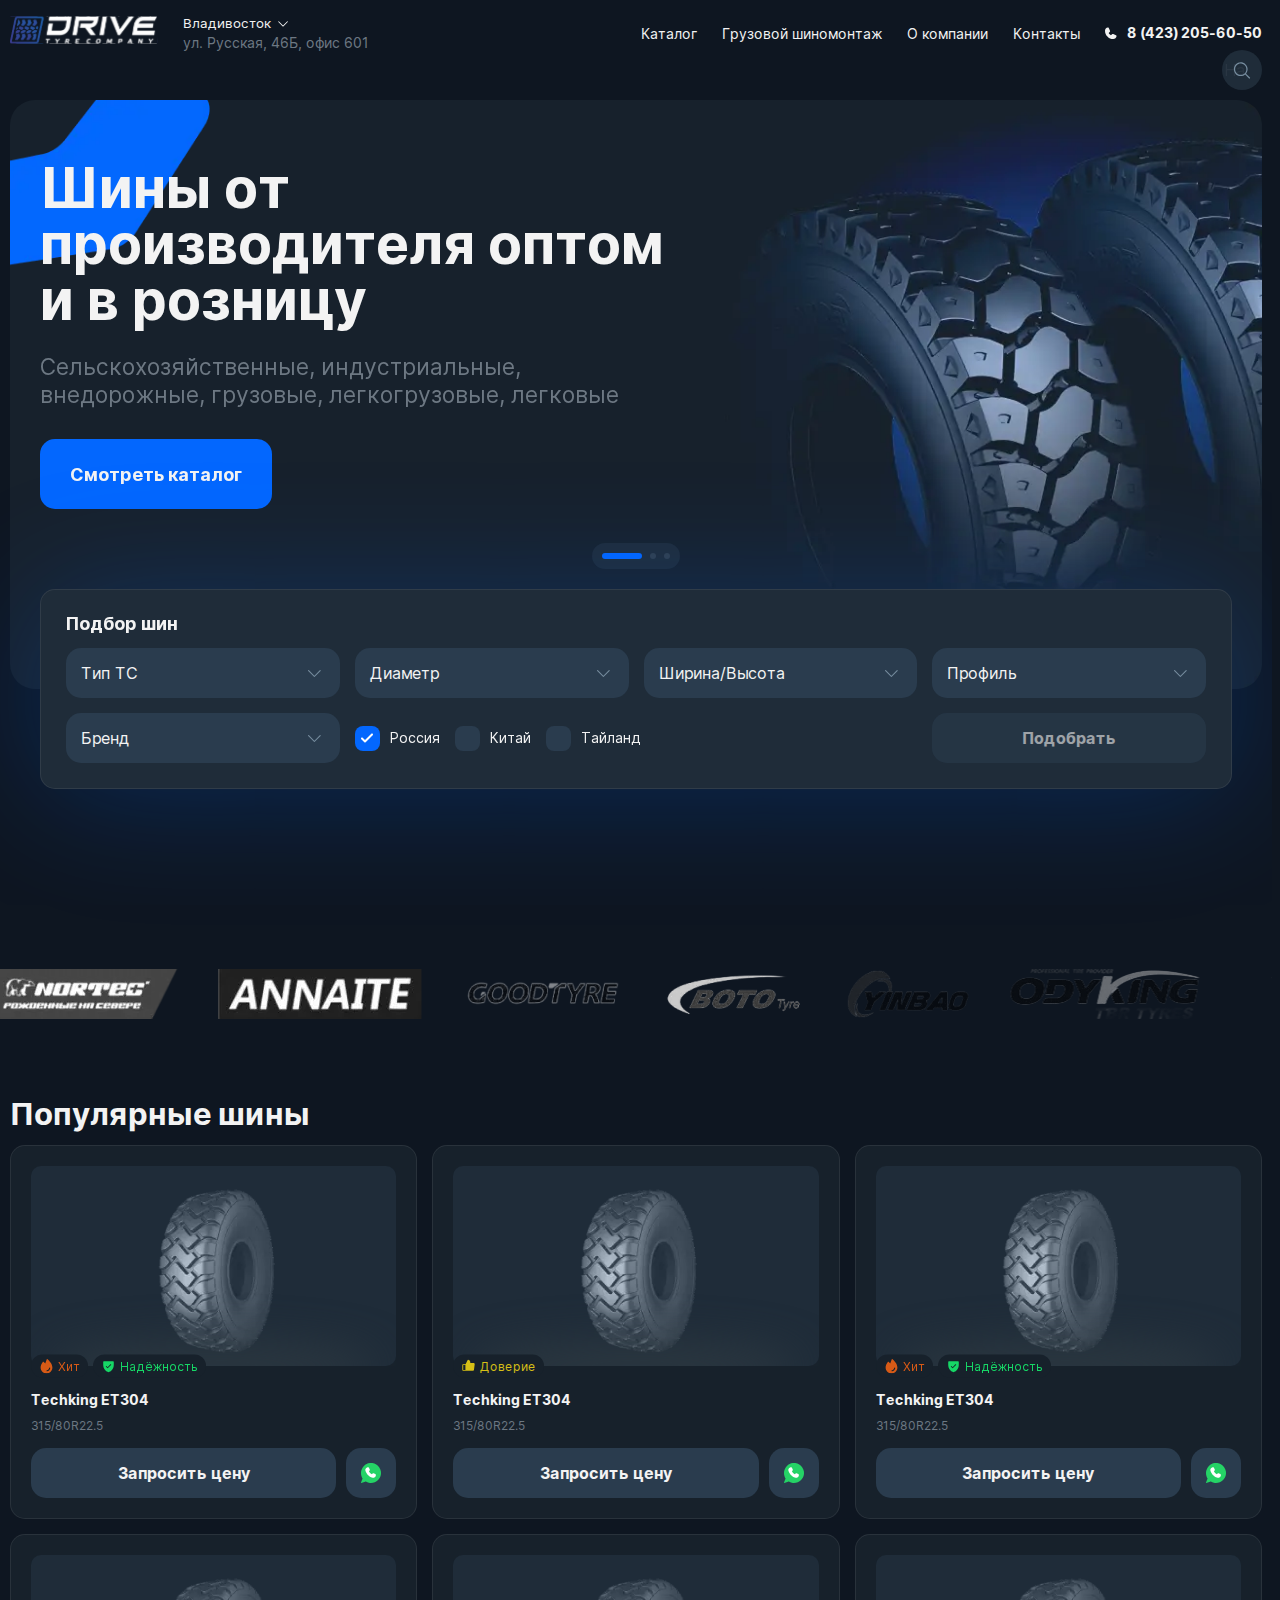
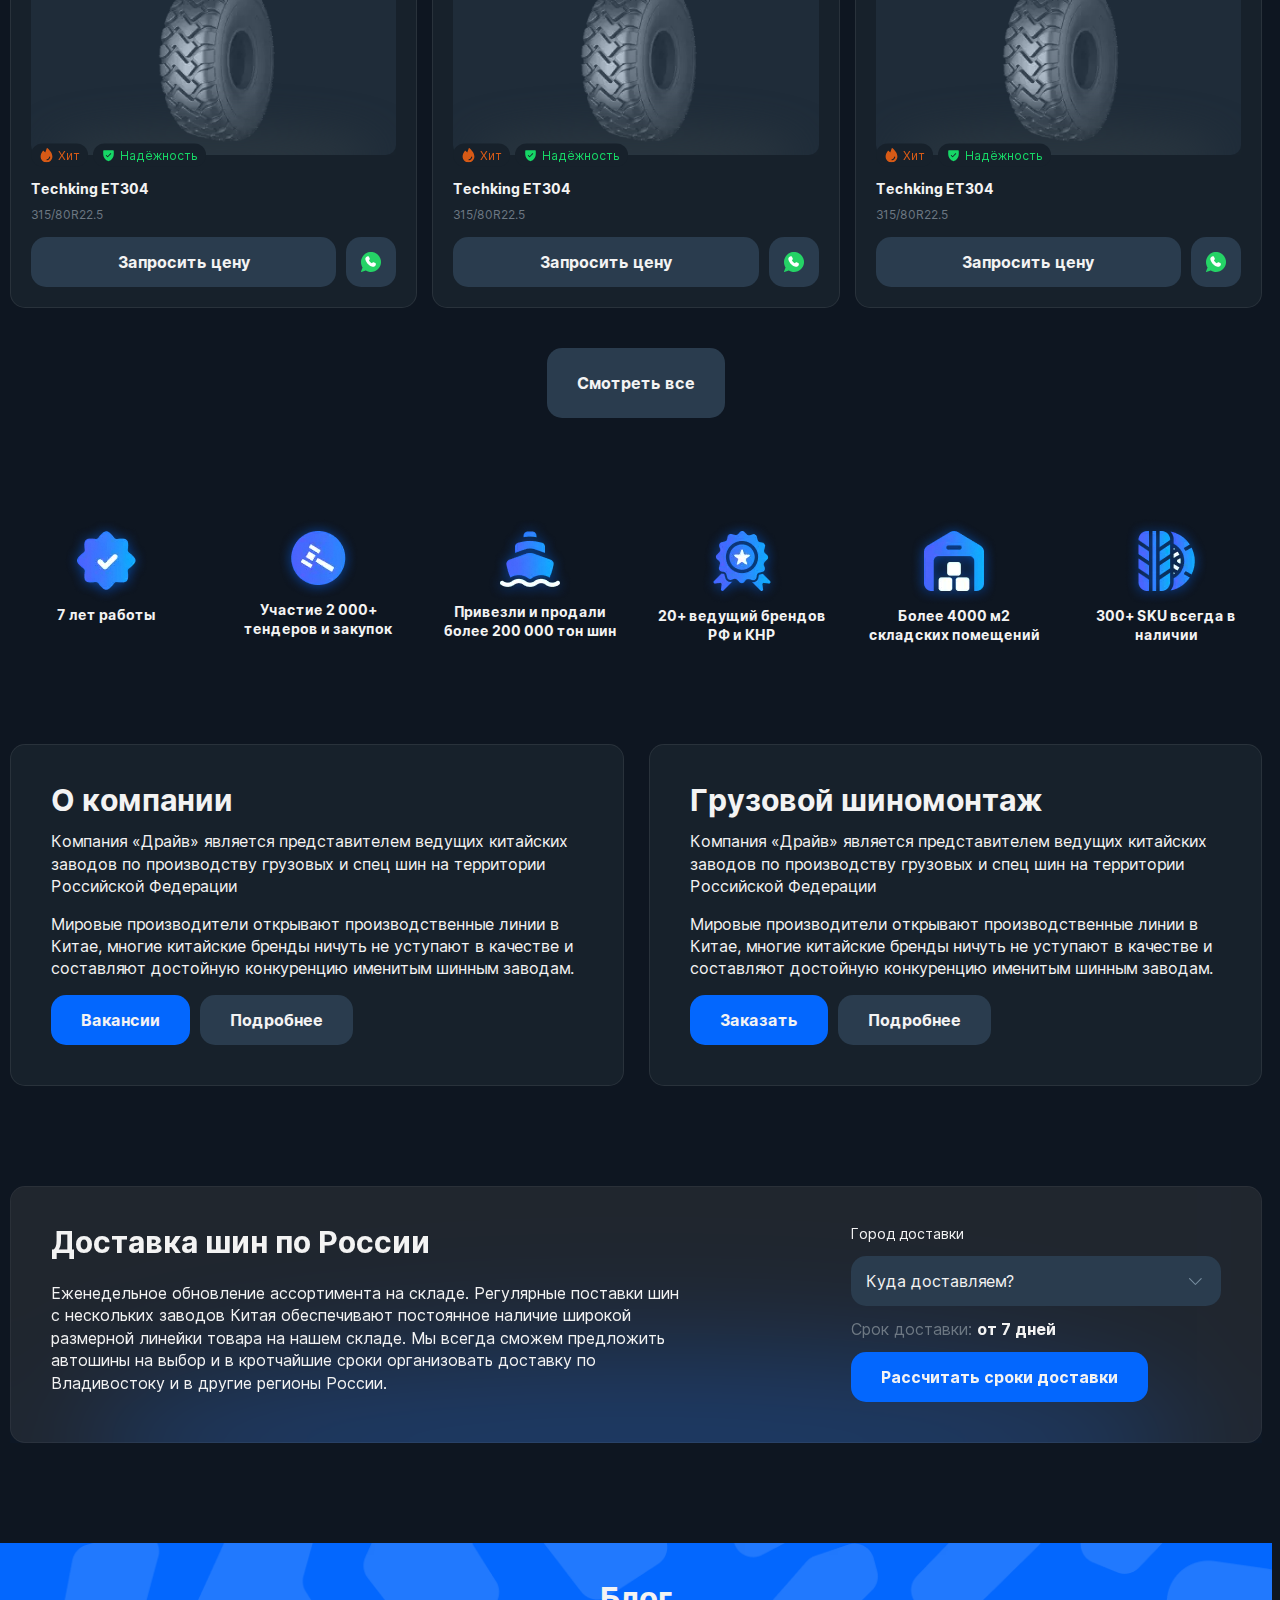
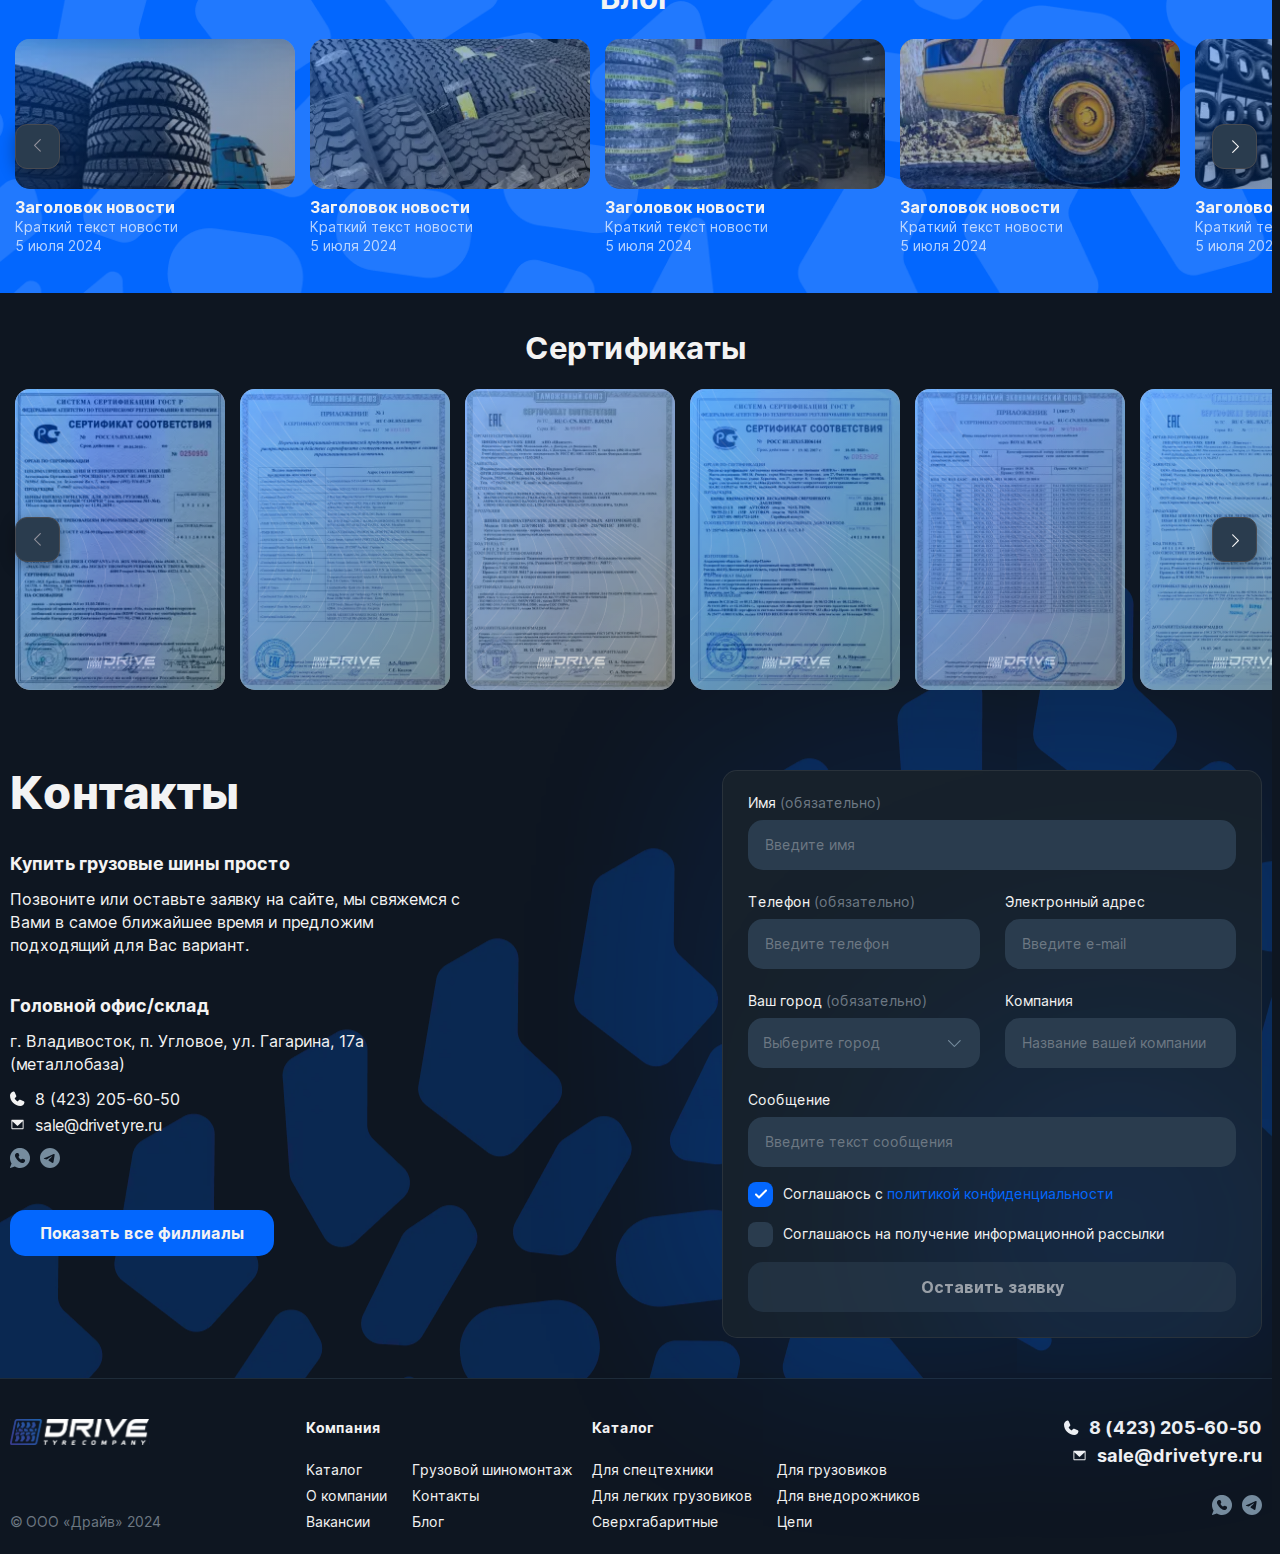
==== commit e83fedc4: "5" ====
--- a/index.html
+++ b/index.html
@@ -8,9 +8,9 @@
 <meta name="viewport" content="width=device-width, initial-scale=1.0">
 <meta name="description" content="">
 <link rel="shortcut icon" href="img/favicon/Gulp.svg">
-<link rel="stylesheet" href="assets/libs/swiper/swiper-bundle.css?_v=20240920004847">
-
-<link rel="stylesheet" href="css/style.min.css?_v=20240920004847">
+<link rel="stylesheet" href="assets/libs/swiper/swiper-bundle.css?_v=20241007173613">
+
+<link rel="stylesheet" href="css/style.min.css?_v=20241007173613">
 </head>
 
 <body>
@@ -52,14 +52,34 @@
 				<div class="header__wp-right">
 					<form class="header__search search-header">
 						<label>
-							<input type="search" name="search" class="input input-search" placeholder="Найти шины" inputmode="search"
-								autocomplete="off">
+							<input type="search" name="search" class="input input-search" placeholder="Найти шины..."
+								inputmode="search" autocomplete="off">
 							<button>
 								<svg class='icon icon-search'>
 									<use xlink:href='img/svg/sprite.svg#search'></use>
 								</svg>
 							</button>
 						</label>
+						<ul class="header__search_list">
+							<li>
+								<a href="">YB118/GT118 - <b>315 80R 22.5</b></a>
+							</li>
+							<li>
+								<a href="">YB118/GT118 - <b>315 80R 22.5</b></a>
+							</li>
+							<li>
+								<a href="">YB118/GT118 - <b>315 80R 22.5</b></a>
+							</li>
+							<li>
+								<a href="">YB118/GT118 - <b>315 80R 22.5</b></a>
+							</li>
+							<li>
+								<a href="">YB118/GT118 - <b>315 80R 22.5</b></a>
+							</li>
+							<li>
+								<a href="">YB118/GT118 - <b>315 80R 22.5</b></a>
+							</li>
+						</ul>
 					</form>
 					<a href="tel:+74232056050" class="header__phone" data-da=".header__location,768,last">
 						<svg class='icon icon-phone'>
@@ -804,7 +824,7 @@
 
         <label>
           <input type="checkbox" name="privacy_policy" value="Россия" class="input-checkbox"
-            id="gree-with-privacy-policy">
+            id="gree-with-privacy-policy" checked>
           <label class="label-checkbox" for="gree-with-privacy-policy">
             <svg class="icon icon-check">
               <use xlink:href="img/svg/sprite.svg#check"></use>
@@ -910,8 +930,7 @@
 	</div>
 </footer>
 	</div>
-	
-<script src="./js/app.min.20240920004847.js"></script>
+	<script src="./js/app.min.20241007173613.js"></script>
 </body>
 
 </html>--- a/css/style.min.css
+++ b/css/style.min.css
@@ -1 +1 @@
-@charset "UTF-8";@font-face{font-family:Inter;font-display:swap;src:url(../fonts/Inter-Bold.woff2) format("woff2"),url(../fonts/Inter-Bold.woff) format("woff");font-weight:700;font-style:normal}@font-face{font-family:Inter;font-display:swap;src:url(../fonts/Inter-Medium.woff2) format("woff2"),url(../fonts/Inter-Medium.woff) format("woff");font-weight:500;font-style:normal}@font-face{font-family:Inter;font-display:swap;src:url(../fonts/Inter-ExtraBold.woff2) format("woff2"),url(../fonts/Inter-ExtraBold.woff) format("woff");font-weight:800;font-style:normal}@font-face{font-family:Inter;font-display:swap;src:url(../fonts/Inter-Regular.woff2) format("woff2"),url(../fonts/Inter-Regular.woff) format("woff");font-weight:400;font-style:normal}@font-face{font-family:Inter;font-display:swap;src:url(../fonts/Inter-Light.woff2) format("woff2"),url(../fonts/Inter-Light.woff) format("woff");font-weight:300;font-style:normal}*{padding:0;margin:0;border:0}*,:after,:before{-webkit-box-sizing:border-box;box-sizing:border-box}:active,:focus{outline:0}a:active,a:focus{outline:0}aside,footer,header,nav,section{display:block}body,html{height:100%;min-width:320px}body{line-height:1;font-family:Inter,sans-serif;-ms-text-size-adjust:100%;-moz-text-size-adjust:100%;-webkit-text-size-adjust:100%}button,input,textarea{font-family:Inter,sans-serif;color:#f3f3f3}input::-ms-clear{display:none}button{cursor:pointer;background-color:transparent;-ms-touch-action:manipulation;touch-action:manipulation}button::-moz-focus-inner{padding:0;border:0}a{color:#f3f3f3}a,a:visited{text-decoration:none}a:hover{text-decoration:none}ul li{list-style:none}img{vertical-align:top;pointer-events:none}h1,h2,h3,h4,h5,h6{font-weight:inherit;font-size:inherit}address{font-style:normal}*{-webkit-box-sizing:border-box;box-sizing:border-box}::-webkit-scrollbar{width:8px;height:6px}::-webkit-scrollbar-track{background-color:#0e1621}::-webkit-scrollbar-thumb{background-color:#0367fe}html{scrollbar-gutter:stable}html._lock{overflow:hidden;position:relative;height:100%}body{color:#f3f3f3;font-size:16px;background-color:#0e1621}body._lock{overflow:hidden;position:relative;height:100%}.icon{fill:#f3f3f3;width:20px;height:20px}.wrapper{width:100%;min-height:100%;overflow:hidden;display:-webkit-box;display:-ms-flexbox;display:flex;-webkit-box-orient:vertical;-webkit-box-direction:normal;-ms-flex-direction:column;flex-direction:column}._container{max-width:1400px;margin:0 auto}.hover-line{position:relative}.hover-line::after{content:"";position:absolute;top:100%;left:0;height:1px;width:100%;background-color:#0367fe;-webkit-transform:translate(0,5px);-ms-transform:translate(0,5px);transform:translate(0,5px);opacity:0;-webkit-transition:.2s ease-out;transition:.2s ease-out}.hover-line:hover::after{opacity:1;-webkit-transform:translate(0,0);-ms-transform:translate(0,0);transform:translate(0,0)}.h1{font-weight:800;font-size:48px}.wrapper-pagination{display:-webkit-box;display:-ms-flexbox;display:flex;-webkit-box-pack:justify;-ms-flex-pack:justify;justify-content:space-between;gap:20px}.button{font-weight:700;font-size:16px;color:#f3f3f3;text-align:center;background:#2a3c4e;border-radius:15px;padding:15px 30px;-webkit-transition:.2s;transition:.2s;cursor:pointer}.button:not([disabled]):hover{background-color:#0367fe}.button.btn-whatsapp{padding:5px;display:-webkit-inline-box;display:-ms-inline-flexbox;display:inline-flex;-webkit-box-align:center;-ms-flex-align:center;align-items:center;-webkit-box-pack:center;-ms-flex-pack:center;justify-content:center;width:50px;height:50px}.button._active{background-color:#0367fe}.button._active:hover{-webkit-box-shadow:0 0 6px 2px rgba(3,103,254,.7);box-shadow:0 0 6px 2px rgba(3,103,254,.7)}.button[disabled]{cursor:auto;opacity:.6}.toggle-height{display:-webkit-box;display:-ms-flexbox;display:flex;-webkit-box-align:center;-ms-flex-align:center;align-items:center;-webkit-box-pack:justify;-ms-flex-pack:justify;justify-content:space-between;background:#1f2c39;border-radius:8px;padding:10px;font-size:14px}.toggle-height .icon{-webkit-transition:.2s ease-in-out;transition:.2s ease-in-out}.toggle-height._open .icon{-webkit-transform:rotate(180deg);-ms-transform:rotate(180deg);transform:rotate(180deg)}.form-title{font-weight:700;font-size:18px}.form-main{border:1px solid rgba(255,255,255,.08);border-radius:15px;padding:25px;display:-webkit-box;display:-ms-flexbox;display:flex;-webkit-box-orient:vertical;-webkit-box-direction:normal;-ms-flex-direction:column;flex-direction:column;gap:15px;background:#1f2c39}.form-main__content{display:-ms-grid;display:grid;grid-template-columns:repeat(auto-fit,minmax(240px,1fr));gap:15px}.form-main__bottom{display:-webkit-box;display:-ms-flexbox;display:flex;-webkit-box-align:center;-ms-flex-align:center;align-items:center;-webkit-box-pack:justify;-ms-flex-pack:justify;justify-content:space-between;gap:15px}.form-main__list-checkbox{-ms-grid-column-span:4;grid-column:span 4;display:-webkit-box;display:-ms-flexbox;display:flex;-webkit-box-align:center;-ms-flex-align:center;align-items:center;-ms-flex-wrap:wrap;flex-wrap:wrap;gap:15px}.form-main__list-checkbox li>label{display:-webkit-box;display:-ms-flexbox;display:flex;-webkit-box-align:center;-ms-flex-align:center;align-items:center;gap:10px;cursor:pointer}.form-main__list-checkbox li>label span{font-weight:400;font-size:14px}.wp-input{position:relative}.just-validate-error-label{display:none;position:absolute;font-size:12px;top:100%;left:0}.input,.textarea{color:#f3f3f3;font-size:16px;padding:10px 15px;height:45px;border-radius:56px;background-color:#1f2c39;border:2px solid transparent}.input::-webkit-input-placeholder,.textarea::-webkit-input-placeholder{color:#6d7883}.input::-moz-placeholder,.textarea::-moz-placeholder{color:#6d7883}.input:-ms-input-placeholder,.textarea:-ms-input-placeholder{color:#6d7883}.input::-ms-input-placeholder,.textarea::-ms-input-placeholder{color:#6d7883}.input::placeholder,.textarea::placeholder{color:#6d7883}.input:focus,.textarea:focus{border-color:#0367fe}.input.just-validate-error-field,.textarea.just-validate-error-field{border-color:red}.textarea{resize:none;overflow:hidden}.input-checkbox{display:none}.input-checkbox:checked+.label-checkbox{background-color:#0367fe}.input-checkbox:checked+.label-checkbox .icon{-webkit-transform:scale(1);-ms-transform:scale(1);transform:scale(1)}.input-checkbox.just-validate-error-field+.label-checkbox{outline:1px solid red}.label-checkbox{-ms-flex-negative:0;flex-shrink:0;border-radius:8px;width:25px;height:25px;background-color:#2a3c4e;display:-webkit-box;display:-ms-flexbox;display:flex;-webkit-box-align:center;-ms-flex-align:center;align-items:center;-webkit-box-pack:center;-ms-flex-pack:center;justify-content:center;cursor:pointer;-webkit-transition:.2s;transition:.2s}.label-checkbox .icon{width:12px;height:10px;fill:#fff;-webkit-transform:scale(0);-ms-transform:scale(0);transform:scale(0);-webkit-transition:.2s;transition:.2s}select.just-validate-success-field+.mySelect .mySelect__input[data-value=""]{outline:2px solid red}.tags{display:-webkit-box;display:-ms-flexbox;display:flex;-webkit-box-align:center;-ms-flex-align:center;align-items:center;gap:5px;-ms-flex-wrap:wrap;flex-wrap:wrap}.tag{display:-webkit-box;display:-ms-flexbox;display:flex;-webkit-box-align:center;-ms-flex-align:center;align-items:center;gap:4px;padding:4px 8px;background:#17212b;border-radius:20px;font-weight:400;font-size:13px}.tag .icon{fill:currentColor;width:15px;height:15px}.tag.popular{color:#d75a16}.tag.reliability{color:#16d766}.tag.trust{color:#d7c016}.header{margin-bottom:10px}.header__body{width:100%}.header__content{width:100%;display:-webkit-box;display:-ms-flexbox;display:flex;-webkit-box-align:center;-ms-flex-align:center;align-items:center;gap:25px;padding:30px 0 15px 0;position:relative}.header__wp-left{display:-webkit-box;display:-ms-flexbox;display:flex;-ms-flex-line-pack:center;align-content:center;-webkit-box-pack:justify;-ms-flex-pack:justify;justify-content:space-between;gap:25px}.header__logo{display:-webkit-box;display:-ms-flexbox;display:flex;-webkit-box-align:center;-ms-flex-align:center;align-items:center;-webkit-box-pack:start;-ms-flex-pack:start;justify-content:flex-start;height:30px;width:150px}.header__logo img{max-width:100%;max-height:100%}.header__location{display:-webkit-box;display:-ms-flexbox;display:flex;-webkit-box-orient:vertical;-webkit-box-direction:normal;-ms-flex-direction:column;flex-direction:column;gap:5px;position:relative}.header__location_city{color:#f3f3f3;display:-webkit-box;display:-ms-flexbox;display:flex;-webkit-box-align:center;-ms-flex-align:center;align-items:center;gap:5px}.header__location_city .icon{width:15px;height:15px;-webkit-transition:.2s;transition:.2s}.header__location address{font-weight:400;font-size:14px;color:#6d7883}.header__location_tile{position:absolute;top:calc(100% + 10px);left:0;background:#1f2c39;border-radius:15px;padding:25px;min-width:400px;opacity:0;visibility:hidden}.header__location_tile._active{opacity:1;visibility:visible}.header__location_tile>span{font-weight:400;font-size:18px;line-height:150%;color:#6d7883}.header__location_tile .city{font-weight:700;font-size:18px;line-height:150%;margin-top:5px}.header__location_tile>div{display:-webkit-box;display:-ms-flexbox;display:flex;gap:10px;margin-top:15px}.header__nav{-webkit-box-flex:1;-ms-flex:1 1 auto;flex:1 1 auto}.header__list{display:-webkit-box;display:-ms-flexbox;display:flex;-webkit-box-align:center;-ms-flex-align:center;align-items:center;-webkit-box-pack:end;-ms-flex-pack:end;justify-content:flex-end;gap:25px}.header__link{color:#f3f3f3;font-size:14px}.header__link._active{color:#0367fe}.header__link._active::after{opacity:1;-webkit-transform:translate(0,0);-ms-transform:translate(0,0);transform:translate(0,0)}.header__wp-right{display:-webkit-box;display:-ms-flexbox;display:flex;-webkit-box-align:center;-ms-flex-align:center;align-items:center;gap:25px}.header__search{position:relative}.header__search label{display:inline-block;height:100%;width:100%}.header__search button{position:absolute;z-index:1;top:50%;left:50%;-webkit-transform:translate(-50%,-50%);-ms-transform:translate(-50%,-50%);transform:translate(-50%,-50%);fill:#768c9e;-webkit-transition:.2s;transition:.2s;cursor:pointer;-webkit-user-select:none;-moz-user-select:none;-ms-user-select:none;user-select:none;pointer-events:none}.header__search button .icon{-webkit-transform:translate(0,2px);-ms-transform:translate(0,2px);transform:translate(0,2px)}.header__search input{padding-left:45px;height:40px;-webkit-transition:.3s;transition:.3s;width:280px}.header__phone{font-weight:700;font-size:14px;text-align:right;color:#f3f3f3;display:-webkit-box;display:-ms-flexbox;display:flex;-webkit-box-align:center;-ms-flex-align:center;align-items:center;gap:10px;-webkit-transition:.2s;transition:.2s}.header__phone .icon{width:12px;height:12px}.header__phone:hover{color:#0367fe}.header-burger{-ms-flex-negative:0;flex-shrink:0;display:none;background-color:#1f2c39;position:relative;width:45px;height:45px;border-radius:50%;cursor:pointer;z-index:10}.header-burger span{position:absolute;-webkit-transition:all .3s ease 0s;transition:all .3s ease 0s;width:50%;height:2px;background:#768c9e;left:50%;top:50%}.header-burger span:nth-child(1){-webkit-transform:translate(-50%,calc(-50% + 7px));-ms-transform:translate(-50%,calc(-50% + 7px));transform:translate(-50%,calc(-50% + 7px))}.header-burger span:nth-child(2){-webkit-transform:translate(-50%,-50%);-ms-transform:translate(-50%,-50%);transform:translate(-50%,-50%)}.header-burger span:nth-child(3){-webkit-transform:translate(-50%,calc(-50% - 7px));-ms-transform:translate(-50%,calc(-50% - 7px));transform:translate(-50%,calc(-50% - 7px))}.header-burger._active span{-webkit-transform:scale(0);-ms-transform:scale(0);transform:scale(0)}.header-burger._active span:first-child{-webkit-transform:translate(-50%,-50%) rotate(-45deg);-ms-transform:translate(-50%,-50%) rotate(-45deg);transform:translate(-50%,-50%) rotate(-45deg)}.header-burger._active span:last-child{-webkit-transform:translate(-50%,-50%) rotate(45deg);-ms-transform:translate(-50%,-50%) rotate(45deg);transform:translate(-50%,-50%) rotate(45deg)}.footer{border-top:1px solid #1f2c39;background:#0e1621;padding:40px 0 25px 0}.footer__body{display:-webkit-box;display:-ms-flexbox;display:flex;gap:25px}.footer__logo{display:-webkit-box;display:-ms-flexbox;display:flex;-webkit-box-orient:vertical;-webkit-box-direction:normal;-ms-flex-direction:column;flex-direction:column;gap:15px}.footer__logo_img{max-width:140px;width:100%}.footer__logo_img img{max-width:100%;max-height:100%;-o-object-fit:contain;object-fit:contain}.footer__logo>p{font-weight:400;font-size:14px;color:#6d7883}.footer__content{-webkit-box-flex:1;-ms-flex:1 1 auto;flex:1 1 auto;display:-webkit-box;display:-ms-flexbox;display:flex;-webkit-box-pack:center;-ms-flex-pack:center;justify-content:center;gap:140px}.footer__accord._open ._my-accordion-control .icon{-webkit-transform:rotate(180deg);-ms-transform:rotate(180deg);transform:rotate(180deg)}.footer__accord._open ._my-accordion-content{margin-top:10px;padding:15px}.footer__accord._open ._my-accordion-content ul a{pointer-events:visible}.footer__accord-control{font-size:14px}.footer__contacts{display:-webkit-box;display:-ms-flexbox;display:flex;-webkit-box-orient:vertical;-webkit-box-direction:normal;-ms-flex-direction:column;flex-direction:column;-webkit-box-align:end;-ms-flex-align:end;align-items:flex-end;text-align:right;gap:10px;color:#f3f3f3}.footer__contacts>a{display:-webkit-box;display:-ms-flexbox;display:flex;-webkit-box-align:center;-ms-flex-align:center;align-items:center;gap:10px;font-weight:700;-webkit-transition:.2s;transition:.2s;font-size:24px;white-space:nowrap}.footer__contacts>a .icon{width:25px;height:25px}.footer__contacts>a:hover{color:#0367fe}.footer__messengers{margin-top:20px}.modal{-webkit-overflow-scrolling:touch;z-index:10;padding:30px 10px;position:fixed;top:0;left:0;width:100%;height:100%;-webkit-transition:visibility .8s ease 0s;transition:visibility .8s ease 0s;visibility:hidden}.modal::before{content:"";background-color:rgba(0,0,0,.7);position:fixed;width:100%;height:100%;top:0;left:0;opacity:0;-webkit-transition:opacity .8s ease 0s;transition:opacity .8s ease 0s}.modal._show{visibility:visible;overflow:auto}.modal._show::before{opacity:1}.modal._show .modal_body{-webkit-transform:scale(1);-ms-transform:scale(1);transform:scale(1)}.modal._active{overflow:auto;visibility:visible}.modal._active::before{opacity:1}.modal._active .modal__body{-webkit-transition:all .3s ease .2s;transition:all .3s ease .2s;-webkit-transform:scale(1);-ms-transform:scale(1);transform:scale(1)}.modal__content{display:-webkit-box;display:-ms-flexbox;display:flex;-webkit-box-orient:vertical;-webkit-box-direction:normal;-ms-flex-direction:column;flex-direction:column;-webkit-box-align:center;-ms-flex-align:center;align-items:center;min-height:100%;-webkit-box-flex:1;-ms-flex:1 1 auto;flex:1 1 auto;width:100%;display:flex;-webkit-box-pack:center;-ms-flex-pack:center;justify-content:center;align-items:center}.modal__body{-webkit-transform:scale(0);-ms-transform:scale(0);transform:scale(0);-webkit-transition:all .3s ease 0s;transition:all .3s ease 0s;background-color:#fff;padding:50px;width:100%;max-width:800px}.modal__close{width:30px;height:30px;position:absolute;top:0;right:0;cursor:pointer;border:2px solid #757575;background-color:rgba(223,223,223,.8235294118);border-radius:8px;-webkit-transition:.2s;transition:.2s;-webkit-transform:translate(50%,-50%);-ms-transform:translate(50%,-50%);transform:translate(50%,-50%)}.modal__close span{display:block;position:absolute;width:50%;height:2px;background-color:#555353;-webkit-transition:.2s;transition:.2s;left:50%}.modal__close span:first-child{-webkit-transform:translateX(-50%) rotate(45deg);-ms-transform:translateX(-50%) rotate(45deg);transform:translateX(-50%) rotate(45deg);top:12px}.modal__close span:last-child{-webkit-transform:translateX(-50%) rotate(-45deg);-ms-transform:translateX(-50%) rotate(-45deg);transform:translateX(-50%) rotate(-45deg);top:12px}.modal__close:hover{border:2px solid red}.modal__close:hover span{background-color:red}.pagination{display:-webkit-box;display:-ms-flexbox;display:flex;-webkit-box-align:center;-ms-flex-align:center;align-items:center;gap:10px}.pagination__button{display:-webkit-box;display:-ms-flexbox;display:flex;-webkit-box-align:center;-ms-flex-align:center;align-items:center;gap:5px;height:30px;gap:10px;background-color:#17212b;padding:5px 10px;border-radius:8px;font-size:16px;-webkit-transition:.2s ease-out;transition:.2s ease-out;cursor:pointer;-ms-flex-negative:0;flex-shrink:0}.pagination__button .icon{fill:#0367fe;height:18px;width:18px;-webkit-transition:.2s ease-out;transition:.2s ease-out}.pagination__button:hover{background-color:#0367fe}.pagination__button:hover .icon{fill:#f3f3f3}.pagination__button.prev .icon{-webkit-transform:rotate(90deg);-ms-transform:rotate(90deg);transform:rotate(90deg)}.pagination__button.next .icon{-webkit-transform:rotate(-90deg);-ms-transform:rotate(-90deg);transform:rotate(-90deg)}.pagination__button.hide{display:none}.pagination__pages{display:-webkit-box;display:-ms-flexbox;display:flex;-webkit-box-align:center;-ms-flex-align:center;align-items:center;gap:10px}.pagination__page{height:30px;width:30px;display:-webkit-box;display:-ms-flexbox;display:flex;-webkit-box-align:center;-ms-flex-align:center;align-items:center;-webkit-box-pack:center;-ms-flex-pack:center;justify-content:center;padding:5px;text-align:center;border-radius:8px;font-size:16px;font-weight:400;background-color:#17212b;-webkit-transition:.2s ease-out;transition:.2s ease-out}.pagination__page:not(._active):hover{color:#0367fe}.pagination__page._active{background-color:#0367fe}._my-accordion{overflow:hidden;-webkit-transition:.2s;transition:.2s}._my-accordion._open ._my-accordion-content{opacity:1}._my-accordion-control{cursor:pointer;display:-webkit-box;display:-ms-flexbox;display:flex;-webkit-box-align:center;-ms-flex-align:center;align-items:center;gap:15px}._my-accordion-control .icon{-webkit-transition:.2s;transition:.2s}._my-accordion-content{-webkit-box-sizing:content-box;box-sizing:content-box;max-height:0;opacity:0;will-change:max-height;-webkit-transition:.2s;transition:.2s}.mySelect{color:#f3f3f3;font-size:16px;font-weight:400;position:relative;width:100%;-webkit-user-select:none;-moz-user-select:none;-ms-user-select:none;user-select:none}.mySelect select{display:none}.mySelect._disabled{opacity:.6}.mySelect._disabled .mySelect__input{cursor:auto}.mySelect._select .mySelect__input .icon{-webkit-transform:rotate(180deg);-ms-transform:rotate(180deg);transform:rotate(180deg)}.mySelect._select .mySelect__list{-webkit-transform:translate(0,10px);-ms-transform:translate(0,10px);transform:translate(0,10px);opacity:1;visibility:visible}.mySelect__input{display:-webkit-box;display:-ms-flexbox;display:flex;-webkit-box-align:center;-ms-flex-align:center;align-items:center;-webkit-box-pack:justify;-ms-flex-pack:justify;justify-content:space-between;background-color:#2a3c4e;border-radius:15px;padding:15px;text-align:left;width:100%;cursor:pointer;position:relative}.mySelect__input .icon{-webkit-transition:.2s;transition:.2s;fill:#768c9e}.mySelect__list{position:absolute;display:-webkit-box;display:-ms-flexbox;display:flex;-webkit-box-orient:vertical;-webkit-box-direction:normal;-ms-flex-direction:column;flex-direction:column;background-color:#2a3c4e;top:100%;z-index:1;left:0;right:0;-webkit-transform:translate(0,0);-ms-transform:translate(0,0);transform:translate(0,0);-webkit-transition:.3s;transition:.3s;-webkit-box-sizing:content-box;box-sizing:content-box;max-height:0;visibility:hidden;opacity:0;overflow:hidden;will-change:max-height;border-radius:15px;-webkit-box-shadow:0 0 4px 2px rgba(255,255,255,.2);box-shadow:0 0 4px 2px rgba(255,255,255,.2)}.mySelect__option{text-align:left;cursor:pointer;padding:15px;text-align:left;-webkit-transition:.2s;transition:.2s}.mySelect__option:last-child{border-bottom:none}.mySelect__option:hover{background-color:rgba(0,0,0,.1)}.mySelect__option._option-list{border-bottom:none}.mySelect__option._none{display:none}.wpLoader{position:absolute;left:0;top:0;right:0;bottom:0;width:100%;height:100%;background-color:rgba(0,0,0,.4);-webkit-transition:.2s;transition:.2s;z-index:3;display:-webkit-box;display:-ms-flexbox;display:flex;-webkit-box-align:center;-ms-flex-align:center;align-items:center;-webkit-box-pack:center;-ms-flex-pack:center;justify-content:center;opacity:0;visibility:hidden}.wpLoader._load{opacity:1;visibility:visible}.loader{width:68px;height:68px;border:3px dotted #fff;border-style:solid solid dotted dotted;border-radius:50%;display:inline-block;position:relative;-webkit-box-sizing:border-box;box-sizing:border-box;-webkit-animation:rotation 2s linear infinite;animation:rotation 2s linear infinite}.loader::after{content:"";-webkit-box-sizing:border-box;box-sizing:border-box;position:absolute;left:0;right:0;top:0;bottom:0;margin:auto;border:3px dotted #0367fe;border-style:solid solid dotted;width:50%;height:50%;border-radius:50%;-webkit-animation:rotationBack 1s linear infinite;animation:rotationBack 1s linear infinite;-webkit-transform-origin:center center;-ms-transform-origin:center center;transform-origin:center center}@-webkit-keyframes rotation{0%{-webkit-transform:rotate(0);transform:rotate(0)}100%{-webkit-transform:rotate(360deg);transform:rotate(360deg)}}@keyframes rotation{0%{-webkit-transform:rotate(0);transform:rotate(0)}100%{-webkit-transform:rotate(360deg);transform:rotate(360deg)}}@-webkit-keyframes rotationBack{0%{-webkit-transform:rotate(0);transform:rotate(0)}100%{-webkit-transform:rotate(-360deg);transform:rotate(-360deg)}}@keyframes rotationBack{0%{-webkit-transform:rotate(0);transform:rotate(0)}100%{-webkit-transform:rotate(-360deg);transform:rotate(-360deg)}}.main{-webkit-box-flex:1;-ms-flex:1 1 auto;flex:1 1 auto}.main.flex-col{display:-webkit-box;display:-ms-flexbox;display:flex;-webkit-box-orient:vertical;-webkit-box-direction:normal;-ms-flex-direction:column;flex-direction:column;gap:40px}.h1{font-weight:700;font-size:60px}.h2{font-weight:700;font-size:32px}.h3{font-weight:700;font-size:32px}.h4{font-weight:700;font-size:24px}.no-webp .main-header{background:url(../img/main-header-bg.png) no-repeat right top/cover}.main-header{width:100%;padding:25px 0 60px 0;height:200px;position:relative;overflow:hidden;margin-bottom:30px}.main-header::after{content:"";position:absolute;bottom:0;left:50%;width:90%;height:200px;-webkit-transform:translate(-50%,50%);-ms-transform:translate(-50%,50%);transform:translate(-50%,50%);border-radius:50%;background:rgba(3,103,254,.3);-webkit-filter:blur(150px);filter:blur(150px);z-index:-1;pointer-events:none;-webkit-user-select:none;-moz-user-select:none;-ms-user-select:none;user-select:none}.main-header__container{display:-webkit-box;display:-ms-flexbox;display:flex;-webkit-box-orient:vertical;-webkit-box-direction:normal;-ms-flex-direction:column;flex-direction:column;-webkit-box-align:start;-ms-flex-align:start;align-items:flex-start;gap:30px}.main-header .h1,.main-header .path{z-index:1}.path{width:100%;overflow-y:hidden;overflow-x:auto}.path::-webkit-scrollbar{width:0;height:0}.path__content{display:-webkit-box;display:-ms-flexbox;display:flex;-webkit-box-align:center;-ms-flex-align:center;align-items:center;font-size:14px;font-weight:400;gap:5px;color:#6d7883;white-space:nowrap}.path__content span:last-child{color:#f3f3f3}.swiper-button-next,.swiper-button-prev{width:45px;height:45px;border-radius:12px;display:-webkit-box;display:-ms-flexbox;display:flex;-webkit-box-align:center;-ms-flex-align:center;align-items:center;-webkit-box-pack:center;-ms-flex-pack:center;justify-content:center;border:1px solid #474a51;-ms-flex-negative:0;flex-shrink:0;-webkit-box-shadow:0 4px 16px 0 rgba(0,0,0,.32);box-shadow:0 4px 16px 0 rgba(0,0,0,.32);background:#2a3c4e;padding:0;color:#f3f3f3}.swiper-button-next .icon,.swiper-button-prev .icon{width:20px;height:20px;fill:currentColor}.swiper-button-next::after,.swiper-button-prev::after{display:none}.swiper-button-next:not([disabled]):hover,.swiper-button-prev:not([disabled]):hover{border-color:#f3f3f3}.swiper-button-next.swiper-button-disabled,.swiper-button-prev.swiper-button-disabled{cursor:auto;opacity:1;pointer-events:all}.swiper-button-next.swiper-button-disabled .icon,.swiper-button-prev.swiper-button-disabled .icon{fill:#8e8e98}.swiper-button-prev .icon{-webkit-transform:rotate(90deg);-ms-transform:rotate(90deg);transform:rotate(90deg)}.swiper-button-next .icon{-webkit-transform:rotate(-90deg);-ms-transform:rotate(-90deg);transform:rotate(-90deg)}.swiper-pagination{position:absolute;left:50%!important;-webkit-transform:translate(-50%,0);-ms-transform:translate(-50%,0);transform:translate(-50%,0);border-radius:25px;background-color:#1f2c39;width:auto!important;display:-webkit-box;display:-ms-flexbox;display:flex;-webkit-box-align:center;-ms-flex-align:center;align-items:center;-webkit-box-pack:center;-ms-flex-pack:center;justify-content:center;padding:10px;gap:8px}.swiper-pagination .swiper-pagination-bullet{margin:0!important;background-color:#768c9e;width:6px;height:6px;-webkit-transition:.2s;transition:.2s}.swiper-pagination .swiper-pagination-bullet.swiper-pagination-bullet-active{width:40px;border-radius:16px;background-color:#0367fe}.messengers{display:-webkit-box;display:-ms-flexbox;display:flex;-webkit-box-align:center;-ms-flex-align:center;align-items:center;gap:10px}.messenger-link{-webkit-transition:.2s;transition:.2s}.messenger-link .icon{fill:#768c9e;-webkit-transition:.2s;transition:.2s}.messenger-link:hover{-webkit-transform:scale(1.1);-ms-transform:scale(1.1);transform:scale(1.1)}.messenger-link:hover.whatsapp .icon{fill:#32ac45}.messenger-link:hover.telegram .icon{fill:#18a3e6}.brands{position:relative;overflow:hidden;width:100%;display:-webkit-box;display:-ms-flexbox;display:flex;-webkit-box-align:center;-ms-flex-align:center;align-items:center;height:130px}.brands__wrapper{display:-webkit-box;display:-ms-flexbox;display:flex;-webkit-box-align:center;-ms-flex-align:center;align-items:center;padding:40px}.brands__item{display:-webkit-box;display:-ms-flexbox;display:flex;-webkit-box-align:center;-ms-flex-align:center;align-items:center;gap:40px;-ms-flex-negative:0;flex-shrink:0;white-space:nowrap}.brands__img{cursor:pointer;-ms-flex-negative:0;flex-shrink:0}.brands__img img{-webkit-filter:grayscale(100%);filter:grayscale(100%);max-width:100%;max-height:100%;-o-object-fit:contain;object-fit:contain;-webkit-transition:.2s;transition:.2s;display:block}.brands__img:hover img{-webkit-filter:grayscale(0);filter:grayscale(0)}.wrapper-cards .btn-show-more{display:block;margin:40px auto 0 auto;height:70px}.cards{display:-ms-grid;display:grid;gap:15px;-ms-grid-columns:(1fr)[4];grid-template-columns:repeat(4,1fr)}.card{display:-webkit-box;display:-ms-flexbox;display:flex;-webkit-box-orient:vertical;-webkit-box-direction:normal;-ms-flex-direction:column;flex-direction:column;gap:15px;border:1px solid rgba(255,255,255,.08);border-radius:15px;padding:20px;background:#17212b;-webkit-transition:.2s;transition:.2s}.card:hover{-webkit-box-shadow:0 4px 64px 0 rgba(3,103,254,.2);box-shadow:0 4px 64px 0 rgba(3,103,254,.2)}.card:hover img{-webkit-transform:scale(1.1);-ms-transform:scale(1.1);transform:scale(1.1)}.card__img{width:100%;height:200px;border-radius:10px;display:-webkit-box;display:-ms-flexbox;display:flex;-webkit-box-align:center;-ms-flex-align:center;align-items:center;-webkit-box-pack:center;-ms-flex-pack:center;justify-content:center;padding:10px;position:relative;background:#1f2c39}.card__img img{max-width:100%;max-height:100%;-o-object-fit:contain;object-fit:contain;position:relative;z-index:1;mix-blend-mode:plus-lighter;-webkit-transition:.2s;transition:.2s}.card__img .tags{position:absolute;z-index:1;left:0;bottom:0;-webkit-transform:translate(0,50%);-ms-transform:translate(0,50%);transform:translate(0,50%)}.card__img_effects{position:absolute;inset:0;width:100%;height:100%;overflow:hidden;z-index:0}.card__img_effects::after{content:"";position:absolute;width:90%;bottom:0;left:50%;-webkit-transform:translate(-50%,50%);-ms-transform:translate(-50%,50%);transform:translate(-50%,50%);height:50px;border-radius:50%;background-color:#2b3740;-webkit-filter:blur(20px);filter:blur(20px)}.card__content{display:-webkit-box;display:-ms-flexbox;display:flex;-webkit-box-orient:vertical;-webkit-box-direction:normal;-ms-flex-direction:column;flex-direction:column;gap:10px;margin-top:10px;line-height:normal;white-space:pre-wrap}.card__content p{font-weight:700;font-size:18px}.card__content span{font-weight:400;font-size:16px;color:#6d7883}.card__bottom{margin-top:auto;display:-webkit-box;display:-ms-flexbox;display:flex;gap:10px}.card__bottom .button{padding:10px}.card__bottom .btn-request-price{-webkit-box-flex:1;-ms-flex:1 1 auto;flex:1 1 auto}.card__bottom .btn-whatsapp{width:50px;height:50px;display:-webkit-box;display:-ms-flexbox;display:flex;-webkit-box-align:center;-ms-flex-align:center;align-items:center;-webkit-box-pack:center;-ms-flex-pack:center;justify-content:center}.similar-products__swiper{margin-top:30px}.similar-products__swiper-slide{max-width:338px}.intro__swiper{border-radius:25px;position:relative}.no-webp .intro__swiper_slide{background:url(../img/particle.png) no-repeat left top/200px,url(../img/intro-bg.png) no-repeat right top/cover}.intro__swiper_slide{padding:100px 60px 180px 60px}.intro__swiper_slide-content{max-width:630px}.intro__swiper_slide-content>p{line-height:normal;font-weight:400;color:#6d7883;margin-top:25px;font-size:24px}.intro__swiper_slide-content>button{margin-top:60px;height:70px;font-size:18px}.intro__swiper_pagination{bottom:120px!important}.intro__form{position:relative;z-index:1;-webkit-transform:translate(0,-50%);-ms-transform:translate(0,-50%);transform:translate(0,-50%);width:calc(100% - 60px);margin:0 auto;-webkit-box-shadow:0 8px 134px 0 rgba(3,103,254,.24);box-shadow:0 8px 134px 0 rgba(3,103,254,.24)}.advantages__body{padding:60px 0}.advantages__list{display:-ms-grid;display:grid;-ms-grid-columns:(1fr)[6];grid-template-columns:repeat(6,1fr);gap:20px}.advantages__list li{display:-webkit-box;display:-ms-flexbox;display:flex;-webkit-box-orient:vertical;-webkit-box-direction:normal;-ms-flex-direction:column;flex-direction:column;-webkit-box-align:center;-ms-flex-align:center;align-items:center;text-align:center;font-weight:700;font-size:14px;line-height:136%}.advantages__list li img{max-width:100%;max-height:100%;-o-object-fit:contain;object-fit:contain}.info__content{display:-webkit-box;display:-ms-flexbox;display:flex;gap:25px}.info__article{position:relative;padding:40px;display:-webkit-box;display:-ms-flexbox;display:flex;-webkit-box-orient:vertical;-webkit-box-direction:normal;-ms-flex-direction:column;flex-direction:column;gap:15px;border:1px solid rgba(255,255,255,.08);border-radius:15px;background:#17212b}.info__article_title{font-weight:700;z-index:1;font-size:32px}.info__article_content{display:-webkit-box;display:-ms-flexbox;display:flex;-webkit-box-orient:vertical;-webkit-box-direction:normal;-ms-flex-direction:column;flex-direction:column;gap:15px;font-weight:400;font-size:16px;line-height:140%;z-index:1}.info__article_bottom{display:-webkit-box;display:-ms-flexbox;display:flex;gap:10px;z-index:1}.info__article_img-parcticle{position:absolute;z-index:-1;-webkit-user-select:none;-moz-user-select:none;-ms-user-select:none;user-select:none}.info__article_bg{position:absolute;z-index:0;-o-object-fit:contain;object-fit:contain}.info__article:nth-child(1) .info__article_img-parcticle{left:0;bottom:0;-webkit-transform:translate(-20%,20%);-ms-transform:translate(-20%,20%);transform:translate(-20%,20%)}.info__article:nth-child(1) .info__article_bg{right:0;bottom:0}.info__article:nth-child(2) .info__article_img-parcticle{right:0;top:0;-webkit-transform:translate(10%,-30%) rotate(150deg);-ms-transform:translate(10%,-30%) rotate(150deg);transform:translate(10%,-30%) rotate(150deg)}.delivery{padding:120px 0}.delivery__body{position:relative}.delivery__img-map{position:absolute;top:50%;left:50%;-webkit-transform:translate(-50%,-50%);-ms-transform:translate(-50%,-50%);transform:translate(-50%,-50%);z-index:-1;max-width:100%}.delivery__img-particle{position:absolute;z-index:-1;-webkit-user-select:none;-moz-user-select:none;-ms-user-select:none;user-select:none;-webkit-transform:translate(10%,40%) rotate(-90deg);-ms-transform:translate(10%,40%) rotate(-90deg);transform:translate(10%,40%) rotate(-90deg);right:0;bottom:0;width:100px}.delivery__shadow{position:absolute;z-index:-1;-webkit-user-select:none;-moz-user-select:none;-ms-user-select:none;user-select:none;width:100%;height:100%;overflow:hidden;inset:0}.delivery__shadow::after{content:"";position:absolute;left:50%;bottom:0;-webkit-transform:translate(-50%,50%);-ms-transform:translate(-50%,50%);transform:translate(-50%,50%);border-radius:50%;width:90%;height:190px;background-color:rgba(3,103,254,.5);-webkit-filter:blur(50px);filter:blur(50px)}.delivery__content{position:relative;display:-webkit-box;display:-ms-flexbox;display:flex;-webkit-box-pack:justify;-ms-flex-pack:justify;justify-content:space-between;gap:30px;padding:40px;border:1px solid rgba(255,255,255,.05);border-radius:15px;-webkit-backdrop-filter:blur(30px);backdrop-filter:blur(30px);background:rgba(50,53,60,.5)}.delivery__block{max-width:640px;display:-webkit-box;display:-ms-flexbox;display:flex;-webkit-box-orient:vertical;-webkit-box-direction:normal;-ms-flex-direction:column;flex-direction:column;gap:25px;z-index:1}.delivery__block P{line-height:140%;font-weight:400}.delivery__form{-ms-flex-negative:0;flex-shrink:0;display:-webkit-box;display:-ms-flexbox;display:flex;-webkit-box-orient:vertical;-webkit-box-direction:normal;-ms-flex-direction:column;flex-direction:column;-webkit-box-align:start;-ms-flex-align:start;align-items:flex-start;gap:15px;max-width:370px;width:100%}.no-webp .preview-blog{background:url(../img/bg-particle.png) no-repeat center/cover,#0367fe}.preview-blog{padding:40px 0;background:#0367fe}.preview-blog__title{margin-bottom:25px;text-align:center;margin:0 auto}.preview-blog__swiper{margin-top:25px;padding-left:calc((100% - 1400px)/ 2);width:100%}.preview-blog__swiper-slide{display:-webkit-box;display:-ms-flexbox;display:flex;-webkit-box-orient:vertical;-webkit-box-direction:normal;-ms-flex-direction:column;flex-direction:column;color:#f3f3f3;max-width:280px}.preview-blog__swiper-slide:hover .preview-blog__swiper-slide_img img{-webkit-transform:scale(1.1);-ms-transform:scale(1.1);transform:scale(1.1)}.preview-blog__swiper-slide:hover .preview-blog__swiper-slide_img::before{opacity:0}.preview-blog__swiper-slide_img{height:150px;border-radius:15px;overflow:hidden;display:-webkit-box;display:-ms-flexbox;display:flex;-webkit-box-align:center;-ms-flex-align:center;align-items:center;-webkit-box-pack:center;-ms-flex-pack:center;justify-content:center;position:relative}.preview-blog__swiper-slide_img img{width:100%;height:100%;-o-object-fit:cover;object-fit:cover;-webkit-transition:.2s;transition:.2s}.preview-blog__swiper-slide_img::before{content:"";position:absolute;z-index:1;width:100%;height:100%;inset:0;background:#0367fe;background:linear-gradient(135deg,#0367fe 0,#0e1621 100%);opacity:.4;-webkit-transition:.2s;transition:.2s}.preview-blog__swiper-slide_content{margin-top:10px;display:-webkit-box;display:-ms-flexbox;display:flex;-webkit-box-orient:vertical;-webkit-box-direction:normal;-ms-flex-direction:column;flex-direction:column;gap:5px}.preview-blog__swiper-slide_content h5{font-weight:700}.preview-blog__swiper-slide_content span{font-weight:400;font-size:14px;color:rgba(255,255,255,.7)}.preview-blog__swiper-button.swiper-button-prev{left:calc((100% - 1400px)/ 2)}.preview-blog__swiper-button.swiper-button-next{right:calc((100% - 1400px)/ 2)}.certificates__title{margin-bottom:25px;text-align:center;margin:0 auto}.certificates__swiper{position:relative;margin-top:25px;padding-left:calc((100% - 1400px)/ 2);width:100%}.certificates__swiper-slide{display:-webkit-box;display:-ms-flexbox;display:flex;-webkit-box-align:center;-ms-flex-align:center;align-items:center;-webkit-box-pack:center;-ms-flex-pack:center;justify-content:center;max-width:210px;overflow:hidden;border-radius:15px;cursor:pointer}.certificates__swiper-slide>img{width:100%;height:100%;-o-object-fit:cover;object-fit:cover}.no-webp .certificates__swiper-slide::after{background:url(../img/certificate-bg-card.png) no-repeat center/contain,linear-gradient(135deg,#0367fe 0,#0e1621 100%)}.certificates__swiper-slide::after{content:"";position:absolute;width:100%;height:100%;inset:0;background:#0367fe;opacity:.5;-webkit-transition:.2s;transition:.2s}.certificates__swiper-slide:hover::after{opacity:0;visibility:hidden}.certificates__swiper-button.swiper-button-prev{left:calc((100% - 1400px)/ 2)}.certificates__swiper-button.swiper-button-next{right:calc((100% - 1400px)/ 2)}.section-contacts{position:relative}.section-contacts__img-bg{position:absolute;left:50%;top:50%;-webkit-transform:translate(-50%,-40%);-ms-transform:translate(-50%,-40%);transform:translate(-50%,-40%);z-index:-1;-o-object-fit:cover;object-fit:cover}.section-contacts__body{padding:40px 0;display:-webkit-box;display:-ms-flexbox;display:flex;-webkit-box-pack:justify;-ms-flex-pack:justify;justify-content:space-between;gap:25px}.section-contacts__content{display:-webkit-box;display:-ms-flexbox;display:flex;-webkit-box-orient:vertical;-webkit-box-direction:normal;-ms-flex-direction:column;flex-direction:column;-webkit-box-align:start;-ms-flex-align:start;align-items:flex-start;gap:40px;max-width:450px}.section-contacts__content>div{display:-webkit-box;display:-ms-flexbox;display:flex;-webkit-box-orient:vertical;-webkit-box-direction:normal;-ms-flex-direction:column;flex-direction:column;gap:15px}.section-contacts__content>div>div{display:-webkit-box;display:-ms-flexbox;display:flex;-webkit-box-orient:vertical;-webkit-box-direction:normal;-ms-flex-direction:column;flex-direction:column;gap:10px}.section-contacts__content>div b{font-weight:700;font-size:18px}.section-contacts__content>div address,.section-contacts__content>div p{font-weight:400;font-size:16px;line-height:144%}.section-contacts__content .contact-link{display:-webkit-box;display:-ms-flexbox;display:flex;-webkit-box-align:center;-ms-flex-align:center;align-items:center;color:#f3f3f3;gap:10px;-webkit-transition:color .2s ease-out;transition:color .2s ease-out}.section-contacts__content .contact-link .icon{width:15px;height:15px}.section-contacts__content .contact-link:hover{color:#0367fe}.section-contacts__title{font-weight:800;font-size:48px}.section-contacts__form{max-width:540px;width:100%;border:1px solid rgba(255,255,255,.08);border-radius:15px;padding:25px;-webkit-box-shadow:0 4px 204px 0 rgba(3,103,254,.2);box-shadow:0 4px 204px 0 rgba(3,103,254,.2);background:#17212b;display:-webkit-box;display:-ms-flexbox;display:flex;-webkit-box-orient:vertical;-webkit-box-direction:normal;-ms-flex-direction:column;flex-direction:column;gap:15px;position:relative;overflow:hidden}.section-contacts__form::after{content:"";position:absolute;z-index:0;bottom:0;right:0;width:370px;height:370px;border-radius:100%;background:rgba(3,103,254,.2);-webkit-transform:translate(12%,20%);-ms-transform:translate(12%,20%);transform:translate(12%,20%);-webkit-filter:blur(150px);filter:blur(150px)}.section-contacts__form .grid{display:-ms-grid;display:grid;-ms-grid-columns:1fr 1fr;grid-template-columns:1fr 1fr;gap:25px;z-index:2}.section-contacts__form_wp-input{display:-webkit-box;display:-ms-flexbox;display:flex;-webkit-box-orient:vertical;-webkit-box-direction:normal;-ms-flex-direction:column;flex-direction:column;gap:10px}.section-contacts__form_wp-input p{font-weight:400;font-size:14px}.section-contacts__form_wp-input p span{color:#6d7883}.section-contacts__form_wp-input.col-2{-ms-grid-column-span:2;grid-column:span 2}.section-contacts__form_wp-input .mySelect{font-size:14px}.section-contacts__form_wp-input .mySelect__input .placeholder{color:#6d7883}.section-contacts__form_input,.section-contacts__form_textarea{width:100%;background:#2a3c4e;border-radius:15px;height:50px;font-size:14px}.section-contacts__form_textarea{padding:14px 15px}.section-contacts__form>label{display:-webkit-box;display:-ms-flexbox;display:flex;-webkit-box-align:center;-ms-flex-align:center;align-items:center;z-index:1;gap:10px;font-weight:400;font-size:14px}.section-contacts__form>label a{color:#0367fe}.section-contacts__form_button{z-index:1}.catalog__body{width:100%;display:-webkit-box;display:-ms-flexbox;display:flex;-webkit-box-orient:vertical;-webkit-box-direction:normal;-ms-flex-direction:column;flex-direction:column;gap:40px}.catalog__tabs{display:-webkit-box;display:-ms-flexbox;display:flex;-webkit-box-pack:justify;-ms-flex-pack:justify;justify-content:space-between;gap:15px;overflow-x:auto;overflow-y:hidden}.catalog__tabs::-webkit-scrollbar{width:0;height:0;opacity:0}.catalog__tabs.mobile{padding-bottom:7px}.catalog__tab{cursor:pointer;display:-webkit-box;display:-ms-flexbox;display:flex;-webkit-box-orient:vertical;-webkit-box-direction:normal;-ms-flex-direction:column;flex-direction:column;-webkit-box-align:center;-ms-flex-align:center;align-items:center;gap:10px;-ms-flex-negative:0;flex-shrink:0;font-size:16px;text-align:center;color:rgba(243,243,243,.5)}.catalog__tab_img{height:150px;width:150px;display:-webkit-box;display:-ms-flexbox;display:flex;-webkit-box-align:end;-ms-flex-align:end;align-items:flex-end;-webkit-box-pack:end;-ms-flex-pack:end;justify-content:flex-end;border-radius:41px;background:#17212b;overflow:hidden}.catalog__tab_img img{max-width:100%;max-height:100%;-o-object-fit:cover;object-fit:cover;-webkit-filter:grayscale(100%);filter:grayscale(100%);-webkit-transition:-webkit-filter .2s ease-in-out;transition:-webkit-filter .2s ease-in-out;transition:filter .2s ease-in-out;transition:filter .2s ease-in-out,-webkit-filter .2s ease-in-out}.catalog__tab:hover img{-webkit-filter:grayscale(0);filter:grayscale(0)}.catalog__tab._active{color:#f3f3f3}.catalog__tab._active img{-webkit-filter:grayscale(0);filter:grayscale(0)}.catalog__content{display:-webkit-box;display:-ms-flexbox;display:flex;-webkit-box-orient:vertical;-webkit-box-direction:normal;-ms-flex-direction:column;flex-direction:column;gap:30px}.card-product__body{display:-webkit-box;display:-ms-flexbox;display:flex;-webkit-box-orient:vertical;-webkit-box-direction:normal;-ms-flex-direction:column;flex-direction:column;gap:60px}.card-product__content{display:-webkit-box;display:-ms-flexbox;display:flex;gap:40px}.card-product__img{overflow:hidden;width:500px;height:500px;-ms-flex-negative:0;flex-shrink:0;border-radius:20px;background:#1f2c39;display:-webkit-box;display:-ms-flexbox;display:flex;-webkit-box-align:center;-ms-flex-align:center;align-items:center;-webkit-box-pack:center;-ms-flex-pack:center;justify-content:center}.card-product__img img{max-width:100%;max-height:100%;-o-object-fit:contain;object-fit:contain}.card-product__info{-webkit-box-flex:1;-ms-flex:1 1 auto;flex:1 1 auto;display:-webkit-box;display:-ms-flexbox;display:flex;-webkit-box-orient:vertical;-webkit-box-direction:normal;-ms-flex-direction:column;flex-direction:column;-webkit-box-align:start;-ms-flex-align:start;align-items:flex-start;gap:15px}.card-product__info_top{width:100%;display:-webkit-box;display:-ms-flexbox;display:flex;-webkit-box-align:start;-ms-flex-align:start;align-items:flex-start;-webkit-box-pack:justify;-ms-flex-pack:justify;justify-content:space-between;gap:10px}.card-product__info_top .brand-img img{max-width:100%;max-height:100%;-o-object-fit:contain;object-fit:contain}.card-product__info_specifications{display:-webkit-box;display:-ms-flexbox;display:flex;-webkit-box-orient:vertical;-webkit-box-direction:normal;-ms-flex-direction:column;flex-direction:column;gap:15px}.card-product__info_specifications li{display:-webkit-box;display:-ms-flexbox;display:flex;gap:4px}.card-product__info_specifications li span{color:#999;font-weight:400}.card-product__info_specifications b{font-weight:400}.card-product__info_bottom{margin-top:30px;display:-webkit-box;display:-ms-flexbox;display:flex;gap:10px;width:100%}.card-product__info_bottom .button{padding:10px}.card-product__info_bottom .btn-request-price{-webkit-box-flex:1;-ms-flex:1 1 auto;flex:1 1 auto;max-width:240px;width:100%}.card-product__info_bottom .btn-whatsapp{width:50px;height:50px;display:-webkit-box;display:-ms-flexbox;display:flex;-webkit-box-align:center;-ms-flex-align:center;align-items:center;-webkit-box-pack:center;-ms-flex-pack:center;justify-content:center;-ms-flex-negative:0;flex-shrink:0}.card-product__data{display:-webkit-box;display:-ms-flexbox;display:flex;-webkit-box-orient:vertical;-webkit-box-direction:normal;-ms-flex-direction:column;flex-direction:column;gap:25px}.card-product__data>div{display:-webkit-box;display:-ms-flexbox;display:flex;-webkit-box-orient:vertical;-webkit-box-direction:normal;-ms-flex-direction:column;flex-direction:column;gap:25px}.card-product__descriptions{line-height:150%;font-weight:400}.card-product__descriptions.hide{position:relative}.card-product__specifications{display:-ms-grid;display:grid;-ms-grid-columns:minmax(auto,500px) minmax(auto,500px);grid-template-columns:minmax(auto,500px) minmax(auto,500px);row-gap:25px;-webkit-column-gap:40px;-moz-column-gap:40px;column-gap:40px}.card-product__specifications>div{display:-webkit-box;display:-ms-flexbox;display:flex;-webkit-box-pack:justify;-ms-flex-pack:justify;justify-content:space-between}.card-product__specifications dt{color:#999;font-weight:400;-webkit-box-flex:1;-ms-flex:1 1 auto;flex:1 1 auto;position:relative;overflow:hidden}.card-product__specifications dt::after{content:"....................................................................................................................................................................................................................................................................................";position:absolute;color:#32353c}.card-product__specifications dd{margin:0}.about{padding:60px 0}.about__body{display:-webkit-box;display:-ms-flexbox;display:flex;gap:70px}.about__content{display:-webkit-box;display:-ms-flexbox;display:flex;-webkit-box-orient:vertical;-webkit-box-direction:normal;-ms-flex-direction:column;flex-direction:column;gap:25px;-webkit-box-flex:1;-ms-flex:1 1 55%;flex:1 1 55%}.about__content_title{font-weight:700;font-size:24px}.about__content_texts{font-weight:400;font-size:16px;line-height:150%}.about__img{-webkit-box-flex:1;-ms-flex:1 1 45%;flex:1 1 45%;border-radius:15px;overflow:hidden;display:-webkit-box;display:-ms-flexbox;display:flex;-webkit-box-align:center;-ms-flex-align:center;align-items:center;-webkit-box-pack:center;-ms-flex-pack:center;justify-content:center}.about__img img{max-width:100%;max-height:100%;-o-object-fit:cover;object-fit:cover}.about__swiper{margin-top:50px;width:100%}.about__swiper-slide{max-width:280px;display:-webkit-box;display:-ms-flexbox;display:flex;-webkit-box-align:center;-ms-flex-align:center;align-items:center;-webkit-box-pack:center;-ms-flex-pack:center;justify-content:center;overflow:hidden;border-radius:15px;position:relative;cursor:-webkit-grab;cursor:grab}.about__swiper-slide::after{content:"";position:absolute;background:linear-gradient(135deg,rgba(3,103,254,.4) 0,rgba(14,22,33,.4) 100%);inset:0;-webkit-user-select:none;-moz-user-select:none;-ms-user-select:none;user-select:none;pointer-events:none;-webkit-transition:opacity .2s ease-in-out;transition:opacity .2s ease-in-out}.about__swiper-slide img{width:100%;height:100%;-o-object-fit:cover;object-fit:cover}.about__swiper-slide:hover::after{opacity:0}.about__swiper-button .swiper-button-prev{left:30px}.about__swiper-button .swiper-button-next{right:30px}.blogs{padding:50px 0 80px 0}.blogs__body{display:-webkit-box;display:-ms-flexbox;display:flex;-webkit-box-orient:vertical;-webkit-box-direction:normal;-ms-flex-direction:column;flex-direction:column;gap:30px}.blogs__content{display:-ms-grid;display:grid;-ms-grid-columns:(1fr)[3];grid-template-columns:repeat(3,1fr);gap:25px}.blogs__bottom{display:-webkit-box;display:-ms-flexbox;display:flex;-webkit-box-pack:justify;-ms-flex-pack:justify;justify-content:space-between;gap:20px}.card-blog{background:#17212b;border-radius:15px;padding:40px;display:-webkit-box;display:-ms-flexbox;display:flex;-webkit-box-orient:vertical;-webkit-box-direction:normal;-ms-flex-direction:column;flex-direction:column;gap:15px}.card-blog__date{font-weight:400;font-size:14px;color:#999}.card-blog__name{font-weight:700;font-size:16px;line-height:150%}.card-blog__img{height:200px;display:-webkit-box;display:-ms-flexbox;display:flex;-webkit-box-align:center;-ms-flex-align:center;align-items:center;-webkit-box-pack:center;-ms-flex-pack:center;justify-content:center;overflow:hidden;border-radius:10px;margin-top:auto}.card-blog__img img{width:100%;height:100%;-o-object-fit:cover;object-fit:cover}.card-blog__btn{width:100%}.blog{padding:50px 0 80px 0}.blog__content{display:-webkit-box;display:-ms-flexbox;display:flex;-webkit-box-orient:vertical;-webkit-box-direction:normal;-ms-flex-direction:column;flex-direction:column;gap:40px}.blog__content>div:not(.blog__intro){width:100%;display:-webkit-box;display:-ms-flexbox;display:flex;-webkit-box-orient:vertical;-webkit-box-direction:normal;-ms-flex-direction:column;flex-direction:column;-webkit-box-align:start;-ms-flex-align:start;align-items:flex-start;gap:15px}.blog__content>div:not(.blog__intro) h4{font-weight:700;font-size:18px}.blog__content>div:not(.blog__intro) p{font-weight:400;font-size:16px;line-height:150%}.blog__content>div:not(.blog__intro) img{max-width:100%;max-height:100%;-o-object-fit:contain;object-fit:contain}.blog__intro{display:-webkit-box;display:-ms-flexbox;display:flex;gap:60px}.blog__intro_img{-webkit-box-flex:1;-ms-flex:1 1 40%;flex:1 1 40%;display:-webkit-box;display:-ms-flexbox;display:flex;-webkit-box-align:center;-ms-flex-align:center;align-items:center;-webkit-box-pack:center;-ms-flex-pack:center;justify-content:center;border-radius:15px;overflow:hidden}.blog__intro_img img{width:100%;height:100%;-o-object-fit:cover;object-fit:cover}.blog__intro_content{-webkit-box-flex:1;-ms-flex:1 1 48.5%;flex:1 1 48.5%;display:-webkit-box;display:-ms-flexbox;display:flex;-webkit-box-orient:vertical;-webkit-box-direction:normal;-ms-flex-direction:column;flex-direction:column;gap:30px}.blog__intro_content .date{font-weight:400;font-size:14px;color:#999}.blog__intro_text{display:-webkit-box;display:-ms-flexbox;display:flex;-webkit-box-orient:vertical;-webkit-box-direction:normal;-ms-flex-direction:column;flex-direction:column;gap:20px;font-weight:400;font-size:16px;line-height:150%}.contacts__body{display:-webkit-box;display:-ms-flexbox;display:flex}.contacts__sidebar{width:350px;-ms-flex-negative:0;flex-shrink:0;overflow-y:auto;display:-webkit-box;display:-ms-flexbox;display:flex;-webkit-box-orient:vertical;-webkit-box-direction:normal;-ms-flex-direction:column;flex-direction:column;background:#17212b;border-radius:16px 0 0 16px;border-right:1px solid #32353c;max-height:970px}.contacts__item{display:-webkit-box;display:-ms-flexbox;display:flex;-webkit-box-orient:vertical;-webkit-box-direction:normal;-ms-flex-direction:column;flex-direction:column;gap:15px;padding:15px;border-bottom:1px solid #32353c}.contacts__item>div{display:-webkit-box;display:-ms-flexbox;display:flex;-webkit-box-orient:vertical;-webkit-box-direction:normal;-ms-flex-direction:column;flex-direction:column;gap:5px;line-height:normal}.contacts__item_name{font-weight:400;font-size:13px;color:#999}.contacts__item_address{font-weight:700;font-size:14px}.contacts__item_working-hours{font-weight:400;font-size:13px}.contacts__item_mails,.contacts__item_phones{display:-webkit-box;display:-ms-flexbox;display:flex;gap:10px;font-weight:400;font-size:14px}.contacts__item_mails .icon,.contacts__item_phones .icon{-webkit-transform:translate(0,2px);-ms-transform:translate(0,2px);transform:translate(0,2px);width:15px;height:15px;fill:#93979c}.contacts__map{-webkit-box-flex:1;-ms-flex:1 1 auto;flex:1 1 auto;height:970px;border-radius:0 16px 16px 0;overflow:hidden}.service__body{display:-webkit-box;display:-ms-flexbox;display:flex;-webkit-box-orient:vertical;-webkit-box-direction:normal;-ms-flex-direction:column;flex-direction:column;gap:40px}.service__promo{display:-webkit-box;display:-ms-flexbox;display:flex;gap:60px}.service__swiper{-webkit-box-flex:1;-ms-flex:1 1 40%;flex:1 1 40%}.service__swiper-slide{display:-webkit-box;display:-ms-flexbox;display:flex;-webkit-box-align:center;-ms-flex-align:center;align-items:center;-webkit-box-pack:center;-ms-flex-pack:center;justify-content:center;overflow:hidden;border-radius:15px}.service__swiper-slide img{width:100%;height:100%;-o-object-fit:cover;object-fit:cover}.service__swiper-pagination{background-color:rgba(0,0,0,.3);-webkit-backdrop-filter:blur(8px);backdrop-filter:blur(8px)}.service__swiper-button{background:rgba(40,40,40,.6)}.service__promo-block{-webkit-box-flex:1;-ms-flex:1 1 50%;flex:1 1 50%;display:-webkit-box;display:-ms-flexbox;display:flex;-webkit-box-orient:vertical;-webkit-box-direction:normal;-ms-flex-direction:column;flex-direction:column;gap:25px}.service__promo-block p{font-weight:400;font-size:16px;line-height:150%}.service__promo-title{line-height:normal}.service__promo-buttons{display:-webkit-box;display:-ms-flexbox;display:flex;gap:10px}.service__content{font-size:16px}.service__content h3{font-weight:700;line-height:normal;font-size:24px}.service__content h4{font-weight:700;margin-bottom:15px;line-height:normal;font-size:18px}.service__content p{font-weight:400;line-height:150%}.service__content ul{display:-webkit-box;display:-ms-flexbox;display:flex;-webkit-box-orient:vertical;-webkit-box-direction:normal;-ms-flex-direction:column;flex-direction:column;gap:5px}.service__content ul li{font-weight:400;line-height:150%;list-style:inside}.service__content .wrapper-table{width:100%;overflow-x:auto}.service__content table{border-collapse:collapse;border-spacing:0;width:100%;max-width:1100px;border-radius:10px}.service__content table td,.service__content table th{border-radius:10px;padding:12px;border:1px solid #32353c;border-collapse:collapse;white-space:nowrap}.service__content table th{font-weight:700;font-size:14px;text-align:left}.service__content table td{font-weight:400;font-size:14px}.goodtyre__body{display:-webkit-box;display:-ms-flexbox;display:flex;-webkit-box-orient:vertical;-webkit-box-direction:normal;-ms-flex-direction:column;flex-direction:column;gap:40px}.goodtyre__content{display:-webkit-box;display:-ms-flexbox;display:flex;gap:50px}.goodtyre__img{-webkit-box-flex:1;-ms-flex:1 1 50%;flex:1 1 50%;display:-webkit-box;display:-ms-flexbox;display:flex;-webkit-box-align:center;-ms-flex-align:center;align-items:center;-webkit-box-pack:center;-ms-flex-pack:center;justify-content:center;border-radius:15px;overflow:hidden}.goodtyre__img img{width:100%;height:100%;-o-object-fit:cover;object-fit:cover}.goodtyre__block{-webkit-box-flex:1;-ms-flex:1 1 50%;flex:1 1 50%;display:-webkit-box;display:-ms-flexbox;display:flex;-webkit-box-orient:vertical;-webkit-box-direction:normal;-ms-flex-direction:column;flex-direction:column;-webkit-box-align:start;-ms-flex-align:start;align-items:flex-start;gap:25px}.goodtyre__block p{font-weight:400;font-size:14px;line-height:171%}.not-page{min-height:70vh;display:-webkit-box;display:-ms-flexbox;display:flex;-webkit-box-align:center;-ms-flex-align:center;align-items:center;text-align:center;padding:60px 0}.not-page__container{min-height:100%;height:100%;display:-webkit-box;display:-ms-flexbox;display:flex;-webkit-box-align:center;-ms-flex-align:center;align-items:center;-webkit-box-pack:center;-ms-flex-pack:center;justify-content:center;-webkit-box-orient:vertical;-webkit-box-direction:normal;-ms-flex-direction:column;flex-direction:column;gap:15px}.not-page__img{display:-webkit-box;display:-ms-flexbox;display:flex;-webkit-box-align:center;-ms-flex-align:center;align-items:center;-webkit-box-pack:center;-ms-flex-pack:center;justify-content:center}.not-page__img img{max-width:100%;max-height:100%;-o-object-fit:contain;object-fit:contain}.not-page h3{font-weight:700;font-size:24px}.not-page p a{color:#0367fe}.search__content{margin-top:40px;display:-webkit-box;display:-ms-flexbox;display:flex;-webkit-box-orient:vertical;-webkit-box-direction:normal;-ms-flex-direction:column;flex-direction:column;gap:30px}@media (min-width:768.98px){.header__search input::-webkit-input-placeholder{-webkit-transition:.3s;transition:.3s}.header__search input::-moz-placeholder{-moz-transition:.3s;transition:.3s}.header__search input:-ms-input-placeholder{-ms-transition:.3s;transition:.3s}.header__search input::-ms-input-placeholder{-ms-transition:.3s;transition:.3s}.header__search input::placeholder{-webkit-transition:.3s;transition:.3s}.header__search input:not(:focus){width:40px;padding:0;border-radius:50%;cursor:pointer;color:transparent}.header__search input:not(:focus)::-webkit-input-placeholder{opacity:0}.header__search input:not(:focus)::-moz-placeholder{opacity:0}.header__search input:not(:focus):-ms-input-placeholder{opacity:0}.header__search input:not(:focus)::-ms-input-placeholder{opacity:0}.header__search input:not(:focus)::placeholder{opacity:0}.header__search input:focus+button{left:15px;-webkit-transform:translate(0,-50%);-ms-transform:translate(0,-50%);transform:translate(0,-50%);pointer-events:auto;height:100%}}@media (min-width:992.98px){.footer__logo{-webkit-box-pack:justify;-ms-flex-pack:justify;justify-content:space-between}.footer__accord{overflow:visible!important}.footer__accord-control .icon{display:none}.footer__accord-content{margin-top:25px;max-height:none!important;opacity:1!important}.footer__accord-content ul{display:-ms-grid;display:grid;-ms-grid-columns:auto auto;grid-template-columns:auto auto;row-gap:10px;-webkit-column-gap:25px;-moz-column-gap:25px;column-gap:25px}.footer__accord-content ul a{font-size:14px}.about .advantages__list{margin-top:auto;-ms-grid-columns:(1fr)[3];grid-template-columns:repeat(3,1fr)}.about .advantages__list li{-webkit-box-align:start;-ms-flex-align:start;align-items:flex-start;text-align:left}.about .advantages__list li img{max-width:60px;max-height:60px}}@media (max-width:1415px){._container{max-width:none;padding:0 10px}.form-main__list-checkbox{-ms-grid-column-span:2;grid-column:span 2}.tag{font-size:12px}.tag .icon{width:15px;height:15px}.header__content{padding:15px 0 40px 0}.footer__content{gap:20px}.footer__contacts>a{font-size:18px}.footer__contacts>a .icon{width:15px;height:15px}.main-header{padding:25px 0 60px 0}.cards{-ms-grid-columns:(1fr)[3];grid-template-columns:repeat(3,1fr)}.card:nth-child(n+7){display:none}.card__content p{font-size:14px}.card__content span{font-size:12px}.intro__swiper_slide{padding:60px 30px 180px 30px}.intro__swiper_slide-content>button{margin-top:30px}.info__article_img-parcticle{display:none}.delivery{padding:60px 0}.delivery__img-map{display:none}.delivery__img-particle{display:none}.preview-blog__swiper{padding:0 15px}.preview-blog__swiper-button.swiper-button-prev{left:15px}.preview-blog__swiper-button.swiper-button-next{right:15px}.certificates__swiper{padding:0 15px}.certificates__swiper-button.swiper-button-prev{left:15px}.certificates__swiper-button.swiper-button-next{right:15px}.card-product__content{gap:20px}.about__body{gap:30px}.about__swiper{padding:0 10px}.card-blog{padding:20px}.service__promo{gap:20px}.goodtyre__content{gap:20px}}@media (max-width:1400px){.h1{font-size:calc(16px + 32 * (100vw - 320px)/ 1080)}.header__logo{width:calc(130px + 20 * (100vw - 320px)/ 1080)}.pagination{gap:calc(5px + 5 * (100vw - 320px)/ 1080)}.pagination__pages{gap:calc(5px + 5 * (100vw - 320px)/ 1080)}.h1{font-size:calc(24px + 36 * (100vw - 320px)/ 1080)}.h2{font-size:calc(24px + 8 * (100vw - 320px)/ 1080)}.h3{font-size:calc(16px + 16 * (100vw - 320px)/ 1080)}.similar-products__swiper-slide{max-width:calc(270px + 68 * (100vw - 320px)/ 1080)}.intro__swiper_slide-content>p{font-size:calc(14px + 10 * (100vw - 320px)/ 1080)}.info__article_title{font-size:calc(16px + 16 * (100vw - 320px)/ 1080)}.section-contacts__content>div b{font-size:calc(16px + 2 * (100vw - 320px)/ 1080)}.section-contacts__title{font-size:calc(24px + 24 * (100vw - 320px)/ 1080)}.about__content_title{font-size:calc(18px + 6 * (100vw - 320px)/ 1080)}.service__content h3{font-size:calc(16px + 8 * (100vw - 320px)/ 1080)}}@media (max-width:1150px){.intro__form{-webkit-transform:translate(0,-30%);-ms-transform:translate(0,-30%);transform:translate(0,-30%)}}@media (max-width:1050px){.header__wp-right{position:absolute;bottom:0;right:0;gap:10px}}@media (max-width:992.98px){.form-main__list-checkbox{-ms-grid-column-span:1;grid-column:span 1}.header__content{padding:15px 0 10px 0}.header__nav{position:absolute;right:0;top:100%;background-color:#1f2c39;width:100%;overflow:hidden;opacity:0;visibility:hidden;-webkit-transition:.2s;transition:.2s;padding:20px;border:2px solid #0367fe;border-radius:10px}.header__nav._active{z-index:5;opacity:1;visibility:visible}.header__list{-webkit-box-orient:vertical;-webkit-box-direction:normal;-ms-flex-direction:column;flex-direction:column}.header__link{font-size:20px}.header__wp-right{position:relative;inset:auto;-webkit-box-flex:1;-ms-flex:1 1 auto;flex:1 1 auto;-webkit-box-pack:end;-ms-flex-pack:end;justify-content:flex-end}.header-burger{display:block}.footer__accord{-webkit-box-flex:1;-ms-flex:1 1 auto;flex:1 1 auto}.footer__accord-control{width:100%;display:-webkit-box;display:-ms-flexbox;display:flex;-webkit-box-align:center;-ms-flex-align:center;align-items:center;-webkit-box-pack:justify;-ms-flex-pack:justify;justify-content:space-between;gap:20px;padding:15px;border-radius:10px;background:#1f2c39}.footer__accord-content{padding:0 15px;background:#1f2c39;border-radius:10px;margin-top:0;overflow:hidden}.footer__accord-content ul{display:-webkit-box;display:-ms-flexbox;display:flex;-webkit-box-orient:vertical;-webkit-box-direction:normal;-ms-flex-direction:column;flex-direction:column;gap:8px;font-size:14px}.footer__accord-content ul a{pointer-events:none}.main-header{padding:25px 0 15px 0}.swiper-button-next,.swiper-button-prev{display:none}.card__bottom .button{font-size:14px;font-weight:400}.no-webp .intro__swiper_slide{background:url(../img/particle.png) no-repeat left top/150px,url(../img/intro-bg.png) no-repeat right top/cover}.intro__form{width:100%}.advantages__list{-ms-grid-columns:(1fr)[3];grid-template-columns:repeat(3,1fr)}.info__content{-webkit-box-orient:vertical;-webkit-box-direction:normal;-ms-flex-direction:column;flex-direction:column}.info__article{padding:15px}.delivery__content{-webkit-box-orient:vertical;-webkit-box-direction:normal;-ms-flex-direction:column;flex-direction:column}.delivery__block p{font-size:14px}.section-contacts__content{max-width:350px}.section-contacts__form .grid{-ms-grid-columns:1fr;grid-template-columns:1fr}.section-contacts__form_wp-input.col-2{-ms-grid-column-span:1;grid-column:span 1}.catalog__tab_img{height:90px;width:90px;border-radius:25px}.catalog__tab{font-size:14px}.card-product__body{gap:30px}.card-product__img{width:400px;height:400px}.card-product__info_specifications{font-size:14px}.card-product__info_bottom .button{font-size:14px;font-weight:400}.card-product__info_bottom{margin-top:0}.card-product__specifications{-ms-grid-columns:1fr;grid-template-columns:1fr}.about{padding-top:0}.about__img{max-height:500px}.blogs__content{gap:15px;-ms-grid-columns:(1fr)[2];grid-template-columns:repeat(2,1fr)}.card-blog__name{font-size:14px}.blog__intro{gap:20px}.service__promo{-webkit-box-orient:vertical;-webkit-box-direction:normal;-ms-flex-direction:column;flex-direction:column}.service__swiper{width:100%;max-height:400px}.goodtyre__content{-webkit-box-orient:vertical;-webkit-box-direction:normal;-ms-flex-direction:column;flex-direction:column}.goodtyre__img{max-height:400px}}@media (max-width:768.98px){.header__location address{display:none}.header__search button{left:15px;-webkit-transform:translate(0,-50%);-ms-transform:translate(0,-50%);transform:translate(0,-50%)}.header__phone .icon{display:none}.pagination__button{width:30px;height:30px;padding:5px}.pagination__button span{display:none}.main-header{margin-bottom:0;background:0 0;overflow:visible;height:auto;padding:15px 0;gap:15px}.main-header::after{bottom:auto;top:0;-webkit-transform:translate(-50%,0);-ms-transform:translate(-50%,0);transform:translate(-50%,0)}.brands{margin-top:20px}.cards{-ms-grid-columns:(1fr)[2];grid-template-columns:repeat(2,1fr)}.intro__swiper{border-radius:0;display:-webkit-box;display:-ms-flexbox;display:flex;-webkit-box-orient:vertical;-webkit-box-direction:normal;-ms-flex-direction:column;flex-direction:column;gap:10px;-webkit-box-align:center;-ms-flex-align:center;align-items:center}.intro__swiper .button{margin-top:15px}.no-webp .intro__swiper_slide{background:url(../img/particle.png) no-repeat left top/100px,url(../img/intro-bg-mobile.png) no-repeat right top/contain,#17212b}.intro__swiper_slide{padding:30px;height:200px;border-radius:25px}.intro__swiper_slide-content{max-width:430px}.intro__swiper_pagination{position:relative;inset:auto auto auto auto!important;margin:0 auto;display:-webkit-inline-box;display:-ms-inline-flexbox;display:inline-flex;-webkit-transform:translate(0,0);-ms-transform:translate(0,0);transform:translate(0,0)}.intro__form{display:none}.info__article_content{font-size:14px}.delivery__content{padding:15px;gap:15px}.certificates__swiper-slide{max-width:130px}.section-contacts__body{-webkit-box-orient:vertical;-webkit-box-direction:normal;-ms-flex-direction:column;flex-direction:column}.section-contacts__title{margin:0 auto}.section-contacts__form{max-width:none;padding:15px}.section-contacts__form .grid{-ms-grid-columns:1fr 1fr;grid-template-columns:1fr 1fr;gap:15px}.card-product__img{width:300px;height:300px}.card-product__info_bottom .btn-request-price{max-width:none}.about{padding-top:30px}.blogs{padding-top:0}.blog{padding-top:0}.blog__intro_img{max-height:350px}}@media (max-width:678px){.header__location_tile{min-width:0;width:100%;position:fixed;bottom:0;left:0;top:auto;right:0;border-radius:15px 15px 0 0;padding:15px}}@media (max-width:676px){.header__content{gap:15px;-webkit-box-orient:vertical;-webkit-box-direction:normal;-ms-flex-direction:column;flex-direction:column;-webkit-box-align:stretch;-ms-flex-align:stretch;align-items:stretch}}@media (max-width:576.98px){.wrapper.add-padding{padding-bottom:70px}.wrapper-pagination{-webkit-box-orient:vertical;-webkit-box-direction:normal;-ms-flex-direction:column;flex-direction:column;-webkit-box-align:center;-ms-flex-align:center;align-items:center}.header__location_tile>span{font-size:14px}.header__location_tile>div .button{-webkit-box-flex:1;-ms-flex:1 1 50%;flex:1 1 50%}.pagination__pages{-webkit-box-flex:1;-ms-flex:1 1 auto;flex:1 1 auto;-webkit-box-pack:center;-ms-flex-pack:center;justify-content:center}.wrapper-cards .btn-show-more{width:100%;height:40px;margin-top:15px;padding:10px}.card{padding:10px}.card__img .tags{display:none}.card__img{height:130px}.card__bottom{display:none}.similar-products__swiper-slide .card__img{height:200px}.similar-products__swiper-slide .card__bottom{display:-webkit-box;display:-ms-flexbox;display:flex}.intro__swiper_slide{height:auto}.advantages__body{padding:30px 0}.advantages__list{-ms-grid-columns:(1fr)[2];grid-template-columns:repeat(2,1fr);gap:10px}.delivery{padding:0}.section-contacts__content>div address,.section-contacts__content>div p{font-size:14px;line-height:162%}.section-contacts__content{gap:25px;max-width:none}.section-contacts__content .button{width:100%}.section-contacts__form .grid{-ms-grid-columns:1fr;grid-template-columns:1fr}.section-contacts__form_textarea{height:90px}.card-product__content{-webkit-box-orient:vertical;-webkit-box-direction:normal;-ms-flex-direction:column;flex-direction:column}.card-product__content .link-all-specifications{display:none}.card-product__img{width:100%}.card-product__info_specifications{display:none}.card-product__info_bottom{position:fixed;left:0;right:0;bottom:0;width:100%;background:rgba(23,33,43,.95);padding:10px;z-index:5}.card-product__data{gap:15px;-webkit-box-orient:vertical;-webkit-box-direction:reverse;-ms-flex-direction:column-reverse;flex-direction:column-reverse}.card-product__data>div{gap:15px}.card-product__specifications{gap:10px;font-size:14px}.blogs__content{-ms-grid-columns:(1fr)[1];grid-template-columns:repeat(1,1fr)}.service__content{font-size:14px}.service__content h4{font-size:16px}}@media (max-width:478.98px){.wrapper-pagination .btn-show-more{width:100%}.header__location_tile .city{font-size:16px}.header__search{-webkit-box-flex:1;-ms-flex:1 1 auto;flex:1 1 auto}.header__search input{width:100%}.footer__body{-webkit-box-orient:vertical;-webkit-box-direction:normal;-ms-flex-direction:column;flex-direction:column}.footer__content{-webkit-box-orient:vertical;-webkit-box-direction:normal;-ms-flex-direction:column;flex-direction:column;gap:10px}.footer__contacts{-webkit-box-align:start;-ms-flex-align:start;align-items:flex-start;text-align:left}.footer__messengers{margin-top:5px}.pagination{width:100%;-webkit-box-pack:justify;-ms-flex-pack:justify;justify-content:space-between}.pagination__button{height:40px;width:40px;-webkit-box-pack:center;-ms-flex-pack:center;justify-content:center}.pagination__page{width:40px;height:40px}.intro__swiper .button{width:100%}.info__article_bottom .button{padding:12px 10px;-webkit-box-flex:1;-ms-flex:1 1 auto;flex:1 1 auto}.delivery__form{max-width:none}.delivery__form .button{width:100%;padding:15px 10px}.card-blog{padding:15px}.card-blog__img{height:150px}}@media (max-width:379.98px){.pagination__button{display:none}}@media (min-width:1050px) and (max-width:1415px){.header__search{position:absolute;right:0;bottom:0}}@media (min-width:1050px) and (max-width:1415px) and (max-width:1050px){.header__search{right:50px}}@media (min-width:768.98px) and (max-width:1050px){.header__phone{width:40px;height:40px;background-color:#1f2c39;border-radius:50%;-webkit-box-pack:center;-ms-flex-pack:center;justify-content:center}.header__phone span{display:none}}@media (min-width:478.98px) and (max-width:768.98px){.footer__body{display:-ms-grid;display:grid;-ms-grid-columns:auto auto;grid-template-columns:auto auto}.footer__content{-webkit-box-ordinal-group:4;-ms-flex-order:3;order:3;-ms-grid-column-span:2;grid-column:span 2}}@media (min-width:992.98px) and (max-width:1100px){.footer__accord-content ul{-webkit-column-gap:15px;-moz-column-gap:15px;column-gap:15px}}@media (min-width:576.98px) and (max-width:768.98px){.card-product__info_top{-webkit-box-orient:vertical;-webkit-box-direction:reverse;-ms-flex-direction:column-reverse;flex-direction:column-reverse}}.webp .main-header{background:url(../img/main-header-bg.webp) no-repeat right top/cover}.webp .intro__swiper_slide{background:url(../img/particle.webp) no-repeat left top/200px,url(../img/intro-bg.webp) no-repeat right top/cover}.webp .preview-blog{background:url(../img/bg-particle.webp) no-repeat center/cover,#0367fe}.webp .certificates__swiper-slide::after{background:url(../img/certificate-bg-card.webp) no-repeat center/contain,linear-gradient(135deg,#0367fe 0,#0e1621 100%)}@media (max-width:992.98px){.webp .intro__swiper_slide{background:url(../img/particle.webp) no-repeat left top/150px,url(../img/intro-bg.webp) no-repeat right top/cover}}@media (max-width:768.98px){.webp .intro__swiper_slide{background:url(../img/particle.webp) no-repeat left top/100px,url(../img/intro-bg-mobile.webp) no-repeat right top/contain,#17212b}}+@charset "UTF-8";@font-face{font-family:Inter;font-display:swap;src:url(../fonts/Inter-Bold.woff2) format("woff2"),url(../fonts/Inter-Bold.woff) format("woff");font-weight:700;font-style:normal}@font-face{font-family:Inter;font-display:swap;src:url(../fonts/Inter-Medium.woff2) format("woff2"),url(../fonts/Inter-Medium.woff) format("woff");font-weight:500;font-style:normal}@font-face{font-family:Inter;font-display:swap;src:url(../fonts/Inter-ExtraBold.woff2) format("woff2"),url(../fonts/Inter-ExtraBold.woff) format("woff");font-weight:800;font-style:normal}@font-face{font-family:Inter;font-display:swap;src:url(../fonts/Inter-Regular.woff2) format("woff2"),url(../fonts/Inter-Regular.woff) format("woff");font-weight:400;font-style:normal}@font-face{font-family:Inter;font-display:swap;src:url(../fonts/Inter-Light.woff2) format("woff2"),url(../fonts/Inter-Light.woff) format("woff");font-weight:300;font-style:normal}*{padding:0;margin:0;border:0}*,:after,:before{-webkit-box-sizing:border-box;box-sizing:border-box}:active,:focus{outline:0}a:active,a:focus{outline:0}aside,footer,header,nav,section{display:block}body,html{height:100%;min-width:320px}body{line-height:1;font-family:Inter,sans-serif;-ms-text-size-adjust:100%;-moz-text-size-adjust:100%;-webkit-text-size-adjust:100%}button,input,textarea{font-family:Inter,sans-serif;color:#f3f3f3}input::-ms-clear{display:none}button{cursor:pointer;background-color:transparent;-ms-touch-action:manipulation;touch-action:manipulation}button::-moz-focus-inner{padding:0;border:0}a{color:#f3f3f3}a,a:visited{text-decoration:none}a:hover{text-decoration:none}ul li{list-style:none}img{vertical-align:top;pointer-events:none}h1,h2,h3,h4,h5,h6{font-weight:inherit;font-size:inherit}address{font-style:normal}*{-webkit-box-sizing:border-box;box-sizing:border-box}::-webkit-scrollbar{width:8px;height:6px}::-webkit-scrollbar-track{background-color:#0e1621}::-webkit-scrollbar-thumb{background-color:#0367fe}html{scrollbar-gutter:stable}html._lock{overflow:hidden;position:relative;height:100%}body{color:#f3f3f3;font-size:16px;background-color:#0e1621}body._lock{overflow:hidden;position:relative;height:100%}.icon{fill:#f3f3f3;width:20px;height:20px}.wrapper{width:100%;min-height:100%;overflow:hidden;display:-webkit-box;display:-ms-flexbox;display:flex;-webkit-box-orient:vertical;-webkit-box-direction:normal;-ms-flex-direction:column;flex-direction:column}._container{max-width:1400px;margin:0 auto}.hover-line{position:relative}.hover-line::after{content:"";position:absolute;top:100%;left:0;height:1px;width:100%;background-color:#0367fe;-webkit-transform:translate(0,5px);-ms-transform:translate(0,5px);transform:translate(0,5px);opacity:0;-webkit-transition:.2s ease-out;transition:.2s ease-out}.hover-line:hover::after{opacity:1;-webkit-transform:translate(0,0);-ms-transform:translate(0,0);transform:translate(0,0)}.h1{font-weight:800;font-size:48px}.wrapper-pagination{display:-webkit-box;display:-ms-flexbox;display:flex;-webkit-box-pack:justify;-ms-flex-pack:justify;justify-content:space-between;gap:20px}.button{font-weight:700;font-size:16px;color:#f3f3f3;text-align:center;background:#2a3c4e;border-radius:15px;padding:15px 30px;-webkit-transition:.2s;transition:.2s;cursor:pointer}.button:not([disabled]):hover{background-color:#0367fe}.button.btn-whatsapp{padding:5px;display:-webkit-inline-box;display:-ms-inline-flexbox;display:inline-flex;-webkit-box-align:center;-ms-flex-align:center;align-items:center;-webkit-box-pack:center;-ms-flex-pack:center;justify-content:center;width:50px;height:50px}.button._active{background-color:#0367fe}.button._active:hover{-webkit-box-shadow:0 0 6px 2px rgba(3,103,254,.7);box-shadow:0 0 6px 2px rgba(3,103,254,.7)}.button[disabled]{cursor:auto;opacity:.6}.toggle-height{display:-webkit-box;display:-ms-flexbox;display:flex;-webkit-box-align:center;-ms-flex-align:center;align-items:center;-webkit-box-pack:justify;-ms-flex-pack:justify;justify-content:space-between;background:#1f2c39;border-radius:8px;padding:10px;font-size:14px}.toggle-height .icon{-webkit-transition:.2s ease-in-out;transition:.2s ease-in-out}.toggle-height._open .icon{-webkit-transform:rotate(180deg);-ms-transform:rotate(180deg);transform:rotate(180deg)}.form-title{font-weight:700;font-size:18px}.form-main{border:1px solid rgba(255,255,255,.08);border-radius:15px;padding:25px;display:-webkit-box;display:-ms-flexbox;display:flex;-webkit-box-orient:vertical;-webkit-box-direction:normal;-ms-flex-direction:column;flex-direction:column;gap:15px;background:#1f2c39}.form-main__content{display:-ms-grid;display:grid;grid-template-columns:repeat(auto-fit,minmax(240px,1fr));gap:15px}.form-main__bottom{display:-webkit-box;display:-ms-flexbox;display:flex;-webkit-box-align:center;-ms-flex-align:center;align-items:center;-webkit-box-pack:justify;-ms-flex-pack:justify;justify-content:space-between;gap:15px}.form-main__list-checkbox{-ms-grid-column-span:4;grid-column:span 4;display:-webkit-box;display:-ms-flexbox;display:flex;-webkit-box-align:center;-ms-flex-align:center;align-items:center;-ms-flex-wrap:wrap;flex-wrap:wrap;gap:15px}.form-main__list-checkbox li>label{display:-webkit-box;display:-ms-flexbox;display:flex;-webkit-box-align:center;-ms-flex-align:center;align-items:center;gap:10px;cursor:pointer}.form-main__list-checkbox li>label span{font-weight:400;font-size:14px}.wp-input{position:relative}.just-validate-error-label{display:none;position:absolute;font-size:12px;top:100%;left:0}.input,.textarea{color:#f3f3f3;font-size:16px;padding:10px 15px;height:45px;border-radius:56px;background-color:#1f2c39;border:2px solid transparent}.input::-webkit-input-placeholder,.textarea::-webkit-input-placeholder{color:#6d7883}.input::-moz-placeholder,.textarea::-moz-placeholder{color:#6d7883}.input:-ms-input-placeholder,.textarea:-ms-input-placeholder{color:#6d7883}.input::-ms-input-placeholder,.textarea::-ms-input-placeholder{color:#6d7883}.input::placeholder,.textarea::placeholder{color:#6d7883}.input:focus,.textarea:focus{border-color:#0367fe}.input.just-validate-error-field,.textarea.just-validate-error-field{border-color:red}.textarea{resize:none;overflow:hidden}.input-checkbox{display:none}.input-checkbox:checked+.label-checkbox{background-color:#0367fe}.input-checkbox:checked+.label-checkbox .icon{-webkit-transform:scale(1);-ms-transform:scale(1);transform:scale(1)}.input-checkbox.just-validate-error-field+.label-checkbox{outline:1px solid red}.label-checkbox{-ms-flex-negative:0;flex-shrink:0;border-radius:8px;width:25px;height:25px;background-color:#2a3c4e;display:-webkit-box;display:-ms-flexbox;display:flex;-webkit-box-align:center;-ms-flex-align:center;align-items:center;-webkit-box-pack:center;-ms-flex-pack:center;justify-content:center;cursor:pointer;-webkit-transition:.2s;transition:.2s}.label-checkbox .icon{width:12px;height:10px;fill:#fff;-webkit-transform:scale(0);-ms-transform:scale(0);transform:scale(0);-webkit-transition:.2s;transition:.2s}select.just-validate-success-field+.mySelect .mySelect__input[data-value=""]{outline:2px solid red}.tags{display:-webkit-box;display:-ms-flexbox;display:flex;-webkit-box-align:center;-ms-flex-align:center;align-items:center;gap:5px;-ms-flex-wrap:wrap;flex-wrap:wrap}.tag{display:-webkit-box;display:-ms-flexbox;display:flex;-webkit-box-align:center;-ms-flex-align:center;align-items:center;gap:4px;padding:4px 8px;background:#17212b;border-radius:20px;font-weight:400;font-size:13px}.tag .icon{fill:currentColor;width:15px;height:15px}.tag.popular{color:#d75a16}.tag.reliability{color:#16d766}.tag.trust{color:#d7c016}.header{margin-bottom:10px}.header__body{width:100%}.header__content{width:100%;display:-webkit-box;display:-ms-flexbox;display:flex;-webkit-box-align:center;-ms-flex-align:center;align-items:center;gap:25px;padding:30px 0 15px 0;position:relative}.header__wp-left{display:-webkit-box;display:-ms-flexbox;display:flex;-ms-flex-line-pack:center;align-content:center;-webkit-box-pack:justify;-ms-flex-pack:justify;justify-content:space-between;gap:25px}.header__logo{display:-webkit-box;display:-ms-flexbox;display:flex;-webkit-box-align:center;-ms-flex-align:center;align-items:center;-webkit-box-pack:start;-ms-flex-pack:start;justify-content:flex-start;height:30px;width:150px}.header__logo img{max-width:100%;max-height:100%}.header__location{display:-webkit-box;display:-ms-flexbox;display:flex;-webkit-box-orient:vertical;-webkit-box-direction:normal;-ms-flex-direction:column;flex-direction:column;gap:5px;position:relative}.header__location_city{color:#f3f3f3;display:-webkit-box;display:-ms-flexbox;display:flex;-webkit-box-align:center;-ms-flex-align:center;align-items:center;gap:5px}.header__location_city .icon{width:15px;height:15px;-webkit-transition:.2s;transition:.2s}.header__location address{font-weight:400;font-size:14px;color:#6d7883}.header__location_tile{position:absolute;top:calc(100% + 10px);left:0;background:#1f2c39;border-radius:15px;padding:25px;min-width:400px;opacity:0;visibility:hidden}.header__location_tile._active{opacity:1;visibility:visible}.header__location_tile>span{font-weight:400;font-size:18px;line-height:150%;color:#6d7883}.header__location_tile .city{font-weight:700;font-size:18px;line-height:150%;margin-top:5px}.header__location_tile>div{display:-webkit-box;display:-ms-flexbox;display:flex;gap:10px;margin-top:15px}.header__nav{-webkit-box-flex:1;-ms-flex:1 1 auto;flex:1 1 auto}.header__list{display:-webkit-box;display:-ms-flexbox;display:flex;-webkit-box-align:center;-ms-flex-align:center;align-items:center;-webkit-box-pack:end;-ms-flex-pack:end;justify-content:flex-end;gap:25px;-ms-flex-wrap:wrap;flex-wrap:wrap}.header__link{color:#f3f3f3;font-size:14px}.header__link._active{color:#0367fe}.header__link._active::after{opacity:1;-webkit-transform:translate(0,0);-ms-transform:translate(0,0);transform:translate(0,0)}.header__wp-right{display:-webkit-box;display:-ms-flexbox;display:flex;-webkit-box-align:center;-ms-flex-align:center;align-items:center;gap:25px}.header__search{position:relative}.header__search label{display:inline-block;height:100%;width:100%}.header__search button{position:absolute;z-index:1;top:50%;left:50%;-webkit-transform:translate(-50%,-50%);-ms-transform:translate(-50%,-50%);transform:translate(-50%,-50%);fill:#768c9e;-webkit-transition:.2s;transition:.2s;cursor:pointer;-webkit-user-select:none;-moz-user-select:none;-ms-user-select:none;user-select:none;pointer-events:none}.header__search button .icon{-webkit-transform:translate(0,2px);-ms-transform:translate(0,2px);transform:translate(0,2px)}.header__search input{padding-left:45px;height:40px;-webkit-transition:.3s;transition:.3s;width:280px}.header__search_list{-webkit-transform:translate(0,5px);-ms-transform:translate(0,5px);transform:translate(0,5px);top:100%;left:0;position:absolute;display:-webkit-box;display:-ms-flexbox;display:flex;z-index:2;background:#1f2c39;border-radius:10px;padding:10px;display:flex;-webkit-box-orient:vertical;-webkit-box-direction:normal;-ms-flex-direction:column;flex-direction:column;min-width:100%;opacity:0;visibility:hidden;overflow-y:auto;max-height:190px;-ms-scroll-chaining:none;overscroll-behavior:none}.header__search_list::-webkit-scrollbar{width:4px;height:4px}.header__search_list a{display:block;padding:10px;font-weight:400;font-size:14px;border-radius:8px;-webkit-transition:.2s;transition:.2s}.header__search_list a:hover{background:#2a3c4e}.header__search_list.active{visibility:visible;opacity:1}.header__phone{font-weight:700;font-size:14px;text-align:right;color:#f3f3f3;display:-webkit-box;display:-ms-flexbox;display:flex;-webkit-box-align:center;-ms-flex-align:center;align-items:center;gap:10px;-webkit-transition:.2s;transition:.2s}.header__phone .icon{width:12px;height:12px}.header__phone:hover{color:#0367fe}.header-burger{-ms-flex-negative:0;flex-shrink:0;display:none;background-color:#1f2c39;position:relative;width:45px;height:45px;border-radius:50%;cursor:pointer;z-index:10}.header-burger span{position:absolute;-webkit-transition:all .3s ease 0s;transition:all .3s ease 0s;width:50%;height:2px;background:#768c9e;left:50%;top:50%}.header-burger span:nth-child(1){-webkit-transform:translate(-50%,calc(-50% + 7px));-ms-transform:translate(-50%,calc(-50% + 7px));transform:translate(-50%,calc(-50% + 7px))}.header-burger span:nth-child(2){-webkit-transform:translate(-50%,-50%);-ms-transform:translate(-50%,-50%);transform:translate(-50%,-50%)}.header-burger span:nth-child(3){-webkit-transform:translate(-50%,calc(-50% - 7px));-ms-transform:translate(-50%,calc(-50% - 7px));transform:translate(-50%,calc(-50% - 7px))}.header-burger._active span{-webkit-transform:scale(0);-ms-transform:scale(0);transform:scale(0)}.header-burger._active span:first-child{-webkit-transform:translate(-50%,-50%) rotate(-45deg);-ms-transform:translate(-50%,-50%) rotate(-45deg);transform:translate(-50%,-50%) rotate(-45deg)}.header-burger._active span:last-child{-webkit-transform:translate(-50%,-50%) rotate(45deg);-ms-transform:translate(-50%,-50%) rotate(45deg);transform:translate(-50%,-50%) rotate(45deg)}.footer{border-top:1px solid #1f2c39;background:#0e1621;padding:40px 0 25px 0}.footer__body{display:-webkit-box;display:-ms-flexbox;display:flex;gap:25px}.footer__logo{display:-webkit-box;display:-ms-flexbox;display:flex;-webkit-box-orient:vertical;-webkit-box-direction:normal;-ms-flex-direction:column;flex-direction:column;gap:15px}.footer__logo_img{max-width:140px;width:100%}.footer__logo_img img{max-width:100%;max-height:100%;-o-object-fit:contain;object-fit:contain}.footer__logo>p{font-weight:400;font-size:14px;color:#6d7883}.footer__content{-webkit-box-flex:1;-ms-flex:1 1 auto;flex:1 1 auto;display:-webkit-box;display:-ms-flexbox;display:flex;-webkit-box-pack:center;-ms-flex-pack:center;justify-content:center;gap:140px}.footer__accord._open ._my-accordion-control .icon{-webkit-transform:rotate(180deg);-ms-transform:rotate(180deg);transform:rotate(180deg)}.footer__accord._open ._my-accordion-content{margin-top:10px;padding:15px}.footer__accord._open ._my-accordion-content ul a{pointer-events:visible}.footer__accord-control{font-size:14px}.footer__contacts{display:-webkit-box;display:-ms-flexbox;display:flex;-webkit-box-orient:vertical;-webkit-box-direction:normal;-ms-flex-direction:column;flex-direction:column;-webkit-box-align:end;-ms-flex-align:end;align-items:flex-end;text-align:right;gap:10px;color:#f3f3f3}.footer__contacts>a{display:-webkit-box;display:-ms-flexbox;display:flex;-webkit-box-align:center;-ms-flex-align:center;align-items:center;gap:10px;font-weight:700;-webkit-transition:.2s;transition:.2s;font-size:24px;white-space:nowrap}.footer__contacts>a .icon{width:25px;height:25px}.footer__contacts>a:hover{color:#0367fe}.footer__messengers{margin-top:20px}.modal{-webkit-overflow-scrolling:touch;z-index:10;padding:30px 10px;position:fixed;top:0;left:0;width:100%;height:100%;-webkit-transition:visibility .8s ease 0s;transition:visibility .8s ease 0s;visibility:hidden}.modal::before{content:"";background-color:rgba(0,0,0,.7);position:fixed;width:100%;height:100%;top:0;left:0;opacity:0;-webkit-transition:opacity .8s ease 0s;transition:opacity .8s ease 0s}.modal._show{visibility:visible;overflow:auto}.modal._show::before{opacity:1}.modal._show .modal_body{-webkit-transform:scale(1);-ms-transform:scale(1);transform:scale(1)}.modal._active{overflow:auto;visibility:visible}.modal._active::before{opacity:1}.modal._active .modal__body{-webkit-transition:all .3s ease .2s;transition:all .3s ease .2s;-webkit-transform:scale(1);-ms-transform:scale(1);transform:scale(1)}.modal__content{display:-webkit-box;display:-ms-flexbox;display:flex;-webkit-box-orient:vertical;-webkit-box-direction:normal;-ms-flex-direction:column;flex-direction:column;-webkit-box-align:center;-ms-flex-align:center;align-items:center;min-height:100%;-webkit-box-flex:1;-ms-flex:1 1 auto;flex:1 1 auto;width:100%;display:flex;-webkit-box-pack:center;-ms-flex-pack:center;justify-content:center;align-items:center}.modal__body{-webkit-transform:scale(0);-ms-transform:scale(0);transform:scale(0);-webkit-transition:all .3s ease 0s;transition:all .3s ease 0s;background-color:#fff;padding:50px;width:100%;max-width:800px}.modal__close{width:30px;height:30px;position:absolute;top:0;right:0;cursor:pointer;border:2px solid #757575;background-color:rgba(223,223,223,.8235294118);border-radius:8px;-webkit-transition:.2s;transition:.2s;-webkit-transform:translate(50%,-50%);-ms-transform:translate(50%,-50%);transform:translate(50%,-50%)}.modal__close span{display:block;position:absolute;width:50%;height:2px;background-color:#555353;-webkit-transition:.2s;transition:.2s;left:50%}.modal__close span:first-child{-webkit-transform:translateX(-50%) rotate(45deg);-ms-transform:translateX(-50%) rotate(45deg);transform:translateX(-50%) rotate(45deg);top:12px}.modal__close span:last-child{-webkit-transform:translateX(-50%) rotate(-45deg);-ms-transform:translateX(-50%) rotate(-45deg);transform:translateX(-50%) rotate(-45deg);top:12px}.modal__close:hover{border:2px solid red}.modal__close:hover span{background-color:red}.pagination{display:-webkit-box;display:-ms-flexbox;display:flex;-webkit-box-align:center;-ms-flex-align:center;align-items:center;gap:10px}.pagination__button{display:-webkit-box;display:-ms-flexbox;display:flex;-webkit-box-align:center;-ms-flex-align:center;align-items:center;gap:5px;height:30px;gap:10px;background-color:#17212b;padding:5px 10px;border-radius:8px;font-size:16px;-webkit-transition:.2s ease-out;transition:.2s ease-out;cursor:pointer;-ms-flex-negative:0;flex-shrink:0}.pagination__button .icon{fill:#0367fe;height:18px;width:18px;-webkit-transition:.2s ease-out;transition:.2s ease-out}.pagination__button:hover{background-color:#0367fe}.pagination__button:hover .icon{fill:#f3f3f3}.pagination__button.prev .icon{-webkit-transform:rotate(90deg);-ms-transform:rotate(90deg);transform:rotate(90deg)}.pagination__button.next .icon{-webkit-transform:rotate(-90deg);-ms-transform:rotate(-90deg);transform:rotate(-90deg)}.pagination__button.hide{display:none}.pagination__pages{display:-webkit-box;display:-ms-flexbox;display:flex;-webkit-box-align:center;-ms-flex-align:center;align-items:center;gap:10px}.pagination__page{height:30px;width:30px;display:-webkit-box;display:-ms-flexbox;display:flex;-webkit-box-align:center;-ms-flex-align:center;align-items:center;-webkit-box-pack:center;-ms-flex-pack:center;justify-content:center;padding:5px;text-align:center;border-radius:8px;font-size:16px;font-weight:400;background-color:#17212b;-webkit-transition:.2s ease-out;transition:.2s ease-out}.pagination__page:not(._active):hover{color:#0367fe}.pagination__page._active{background-color:#0367fe}._my-accordion{overflow:hidden;-webkit-transition:.2s;transition:.2s}._my-accordion._open ._my-accordion-content{opacity:1}._my-accordion-control{cursor:pointer;display:-webkit-box;display:-ms-flexbox;display:flex;-webkit-box-align:center;-ms-flex-align:center;align-items:center;gap:15px}._my-accordion-control .icon{-webkit-transition:.2s;transition:.2s}._my-accordion-content{-webkit-box-sizing:content-box;box-sizing:content-box;max-height:0;opacity:0;will-change:max-height;-webkit-transition:.2s;transition:.2s}.mySelect{color:#f3f3f3;font-size:16px;font-weight:400;position:relative;width:100%;-webkit-user-select:none;-moz-user-select:none;-ms-user-select:none;user-select:none}.mySelect select{display:none}.mySelect._disabled{opacity:.6}.mySelect._disabled .mySelect__input{cursor:auto}.mySelect._select .mySelect__input .icon{-webkit-transform:rotate(180deg);-ms-transform:rotate(180deg);transform:rotate(180deg)}.mySelect._select .mySelect__list{-webkit-transform:translate(0,10px);-ms-transform:translate(0,10px);transform:translate(0,10px);opacity:1;visibility:visible}.mySelect__input{display:-webkit-box;display:-ms-flexbox;display:flex;-webkit-box-align:center;-ms-flex-align:center;align-items:center;-webkit-box-pack:justify;-ms-flex-pack:justify;justify-content:space-between;background-color:#2a3c4e;border-radius:15px;padding:15px;text-align:left;width:100%;cursor:pointer;position:relative}.mySelect__input .icon{-webkit-transition:.2s;transition:.2s;fill:#768c9e}.mySelect__list{position:absolute;display:-webkit-box;display:-ms-flexbox;display:flex;-webkit-box-orient:vertical;-webkit-box-direction:normal;-ms-flex-direction:column;flex-direction:column;background-color:#2a3c4e;top:100%;z-index:1;left:0;right:0;-webkit-transform:translate(0,0);-ms-transform:translate(0,0);transform:translate(0,0);-webkit-transition:.3s;transition:.3s;-webkit-box-sizing:content-box;box-sizing:content-box;max-height:0;visibility:hidden;opacity:0;overflow:hidden;will-change:max-height;border-radius:15px;-webkit-box-shadow:0 0 4px 2px rgba(255,255,255,.2);box-shadow:0 0 4px 2px rgba(255,255,255,.2)}.mySelect__option{text-align:left;cursor:pointer;padding:15px;text-align:left;-webkit-transition:.2s;transition:.2s}.mySelect__option:last-child{border-bottom:none}.mySelect__option:hover{background-color:rgba(0,0,0,.1)}.mySelect__option._option-list{border-bottom:none}.mySelect__option._none{display:none}.wpLoader{position:absolute;left:0;top:0;right:0;bottom:0;width:100%;height:100%;background-color:rgba(0,0,0,.4);-webkit-transition:.2s;transition:.2s;z-index:3;display:-webkit-box;display:-ms-flexbox;display:flex;-webkit-box-align:center;-ms-flex-align:center;align-items:center;-webkit-box-pack:center;-ms-flex-pack:center;justify-content:center;opacity:0;visibility:hidden}.wpLoader._load{opacity:1;visibility:visible}.loader{width:68px;height:68px;border:3px dotted #fff;border-style:solid solid dotted dotted;border-radius:50%;display:inline-block;position:relative;-webkit-box-sizing:border-box;box-sizing:border-box;-webkit-animation:rotation 2s linear infinite;animation:rotation 2s linear infinite}.loader::after{content:"";-webkit-box-sizing:border-box;box-sizing:border-box;position:absolute;left:0;right:0;top:0;bottom:0;margin:auto;border:3px dotted #0367fe;border-style:solid solid dotted;width:50%;height:50%;border-radius:50%;-webkit-animation:rotationBack 1s linear infinite;animation:rotationBack 1s linear infinite;-webkit-transform-origin:center center;-ms-transform-origin:center center;transform-origin:center center}@-webkit-keyframes rotation{0%{-webkit-transform:rotate(0);transform:rotate(0)}100%{-webkit-transform:rotate(360deg);transform:rotate(360deg)}}@keyframes rotation{0%{-webkit-transform:rotate(0);transform:rotate(0)}100%{-webkit-transform:rotate(360deg);transform:rotate(360deg)}}@-webkit-keyframes rotationBack{0%{-webkit-transform:rotate(0);transform:rotate(0)}100%{-webkit-transform:rotate(-360deg);transform:rotate(-360deg)}}@keyframes rotationBack{0%{-webkit-transform:rotate(0);transform:rotate(0)}100%{-webkit-transform:rotate(-360deg);transform:rotate(-360deg)}}.main{-webkit-box-flex:1;-ms-flex:1 1 auto;flex:1 1 auto}.main.flex-col{display:-webkit-box;display:-ms-flexbox;display:flex;-webkit-box-orient:vertical;-webkit-box-direction:normal;-ms-flex-direction:column;flex-direction:column;gap:40px}.h1{font-weight:700;font-size:60px}.h2{font-weight:700;font-size:32px}.h3{font-weight:700;font-size:32px}.h4{font-weight:700;font-size:24px}.no-webp .main-header{background:url(../img/main-header-bg.png) no-repeat right top/cover}.main-header{width:100%;padding:25px 0 60px 0;height:200px;position:relative;overflow:hidden;margin-bottom:30px}.main-header::after{content:"";position:absolute;bottom:0;left:50%;width:90%;height:200px;-webkit-transform:translate(-50%,50%);-ms-transform:translate(-50%,50%);transform:translate(-50%,50%);border-radius:50%;background:rgba(3,103,254,.3);-webkit-filter:blur(150px);filter:blur(150px);z-index:-1;pointer-events:none;-webkit-user-select:none;-moz-user-select:none;-ms-user-select:none;user-select:none}.main-header__container{display:-webkit-box;display:-ms-flexbox;display:flex;-webkit-box-orient:vertical;-webkit-box-direction:normal;-ms-flex-direction:column;flex-direction:column;-webkit-box-align:start;-ms-flex-align:start;align-items:flex-start;gap:30px}.main-header .h1,.main-header .path{z-index:1}.path{width:100%;overflow-y:hidden;overflow-x:auto}.path::-webkit-scrollbar{width:0;height:0}.path__content{display:-webkit-box;display:-ms-flexbox;display:flex;-webkit-box-align:center;-ms-flex-align:center;align-items:center;font-size:14px;font-weight:400;gap:5px;color:#6d7883;white-space:nowrap}.path__content span:last-child{color:#f3f3f3}.swiper-button-next,.swiper-button-prev{width:45px;height:45px;border-radius:12px;display:-webkit-box;display:-ms-flexbox;display:flex;-webkit-box-align:center;-ms-flex-align:center;align-items:center;-webkit-box-pack:center;-ms-flex-pack:center;justify-content:center;border:1px solid #474a51;-ms-flex-negative:0;flex-shrink:0;-webkit-box-shadow:0 4px 16px 0 rgba(0,0,0,.32);box-shadow:0 4px 16px 0 rgba(0,0,0,.32);background:#2a3c4e;padding:0;color:#f3f3f3}.swiper-button-next .icon,.swiper-button-prev .icon{width:20px;height:20px;fill:currentColor}.swiper-button-next::after,.swiper-button-prev::after{display:none}.swiper-button-next:not([disabled]):hover,.swiper-button-prev:not([disabled]):hover{border-color:#f3f3f3}.swiper-button-next.swiper-button-disabled,.swiper-button-prev.swiper-button-disabled{cursor:auto;opacity:1;pointer-events:all}.swiper-button-next.swiper-button-disabled .icon,.swiper-button-prev.swiper-button-disabled .icon{fill:#8e8e98}.swiper-button-prev .icon{-webkit-transform:rotate(90deg);-ms-transform:rotate(90deg);transform:rotate(90deg)}.swiper-button-next .icon{-webkit-transform:rotate(-90deg);-ms-transform:rotate(-90deg);transform:rotate(-90deg)}.swiper-pagination{position:absolute;left:50%!important;-webkit-transform:translate(-50%,0);-ms-transform:translate(-50%,0);transform:translate(-50%,0);border-radius:25px;background-color:#1f2c39;width:auto!important;display:-webkit-box;display:-ms-flexbox;display:flex;-webkit-box-align:center;-ms-flex-align:center;align-items:center;-webkit-box-pack:center;-ms-flex-pack:center;justify-content:center;padding:10px;gap:8px}.swiper-pagination .swiper-pagination-bullet{margin:0!important;background-color:#768c9e;width:6px;height:6px;-webkit-transition:.2s;transition:.2s}.swiper-pagination .swiper-pagination-bullet.swiper-pagination-bullet-active{width:40px;border-radius:16px;background-color:#0367fe}.messengers{display:-webkit-box;display:-ms-flexbox;display:flex;-webkit-box-align:center;-ms-flex-align:center;align-items:center;gap:10px}.messenger-link{-webkit-transition:.2s;transition:.2s}.messenger-link .icon{fill:#768c9e;-webkit-transition:.2s;transition:.2s}.messenger-link:hover{-webkit-transform:scale(1.1);-ms-transform:scale(1.1);transform:scale(1.1)}.messenger-link:hover.whatsapp .icon{fill:#32ac45}.messenger-link:hover.telegram .icon{fill:#18a3e6}.brands{position:relative;overflow:hidden;width:100%;display:-webkit-box;display:-ms-flexbox;display:flex;-webkit-box-align:center;-ms-flex-align:center;align-items:center;height:130px}.brands__wrapper{display:-webkit-box;display:-ms-flexbox;display:flex;-webkit-box-align:center;-ms-flex-align:center;align-items:center;padding:40px}.brands__item{display:-webkit-box;display:-ms-flexbox;display:flex;-webkit-box-align:center;-ms-flex-align:center;align-items:center;gap:40px;-ms-flex-negative:0;flex-shrink:0;white-space:nowrap}.brands__img{cursor:pointer;-ms-flex-negative:0;flex-shrink:0}.brands__img img{-webkit-filter:grayscale(100%);filter:grayscale(100%);max-width:100%;max-height:100%;-o-object-fit:contain;object-fit:contain;-webkit-transition:.2s;transition:.2s;display:block}.brands__img:hover img{-webkit-filter:grayscale(0);filter:grayscale(0)}.wrapper-cards .btn-show-more{display:block;margin:40px auto 0 auto;height:70px}.cards{display:-ms-grid;display:grid;gap:15px;-ms-grid-columns:(1fr)[4];grid-template-columns:repeat(4,1fr)}.card{display:-webkit-box;display:-ms-flexbox;display:flex;-webkit-box-orient:vertical;-webkit-box-direction:normal;-ms-flex-direction:column;flex-direction:column;gap:15px;border:1px solid rgba(255,255,255,.08);border-radius:15px;padding:20px;background:#17212b;-webkit-transition:.2s;transition:.2s}.card:hover{-webkit-box-shadow:0 4px 64px 0 rgba(3,103,254,.2);box-shadow:0 4px 64px 0 rgba(3,103,254,.2)}.card:hover img{-webkit-transform:scale(1.1);-ms-transform:scale(1.1);transform:scale(1.1)}.card__img{width:100%;height:200px;border-radius:10px;display:-webkit-box;display:-ms-flexbox;display:flex;-webkit-box-align:center;-ms-flex-align:center;align-items:center;-webkit-box-pack:center;-ms-flex-pack:center;justify-content:center;padding:10px;position:relative;background:#1f2c39}.card__img img{max-width:100%;max-height:100%;-o-object-fit:contain;object-fit:contain;position:relative;z-index:1;mix-blend-mode:plus-lighter;-webkit-transition:.2s;transition:.2s}.card__img .tags{position:absolute;z-index:1;left:0;bottom:0;-webkit-transform:translate(0,50%);-ms-transform:translate(0,50%);transform:translate(0,50%)}.card__img_effects{position:absolute;inset:0;width:100%;height:100%;overflow:hidden;z-index:0}.card__img_effects::after{content:"";position:absolute;width:90%;bottom:0;left:50%;-webkit-transform:translate(-50%,50%);-ms-transform:translate(-50%,50%);transform:translate(-50%,50%);height:50px;border-radius:50%;background-color:#2b3740;-webkit-filter:blur(20px);filter:blur(20px)}.card__content{display:-webkit-box;display:-ms-flexbox;display:flex;-webkit-box-orient:vertical;-webkit-box-direction:normal;-ms-flex-direction:column;flex-direction:column;gap:10px;margin-top:10px;line-height:normal;white-space:pre-wrap}.card__content p{font-weight:700;font-size:18px}.card__content span{font-weight:400;font-size:16px;color:#6d7883}.card__bottom{margin-top:auto;display:-webkit-box;display:-ms-flexbox;display:flex;gap:10px}.card__bottom .button{padding:10px}.card__bottom .btn-request-price{-webkit-box-flex:1;-ms-flex:1 1 auto;flex:1 1 auto}.card__bottom .btn-whatsapp{width:50px;height:50px;display:-webkit-box;display:-ms-flexbox;display:flex;-webkit-box-align:center;-ms-flex-align:center;align-items:center;-webkit-box-pack:center;-ms-flex-pack:center;justify-content:center}.similar-products__swiper{margin-top:30px}.similar-products__swiper-slide{max-width:338px}.intro__swiper{border-radius:25px;position:relative}.no-webp .intro__swiper_slide{background:url(../img/particle.png) no-repeat left top/200px,url(../img/intro-bg.png) no-repeat right top/cover}.intro__swiper_slide{padding:100px 60px 180px 60px}.intro__swiper_slide-content{max-width:630px}.intro__swiper_slide-content>p{line-height:normal;font-weight:400;color:#6d7883;margin-top:25px;font-size:24px}.intro__swiper_slide-content>button{margin-top:60px;height:70px;font-size:18px}.intro__swiper_pagination{bottom:120px!important}.intro__form{position:relative;z-index:1;-webkit-transform:translate(0,-50%);-ms-transform:translate(0,-50%);transform:translate(0,-50%);width:calc(100% - 60px);margin:0 auto;-webkit-box-shadow:0 8px 134px 0 rgba(3,103,254,.24);box-shadow:0 8px 134px 0 rgba(3,103,254,.24)}.advantages__body{padding:60px 0}.advantages__list{display:-ms-grid;display:grid;-ms-grid-columns:(1fr)[6];grid-template-columns:repeat(6,1fr);gap:20px}.advantages__list li{display:-webkit-box;display:-ms-flexbox;display:flex;-webkit-box-orient:vertical;-webkit-box-direction:normal;-ms-flex-direction:column;flex-direction:column;-webkit-box-align:center;-ms-flex-align:center;align-items:center;text-align:center;font-weight:700;font-size:14px;line-height:136%}.advantages__list li img{max-width:100%;max-height:100%;-o-object-fit:contain;object-fit:contain}.info__content{display:-webkit-box;display:-ms-flexbox;display:flex;gap:25px}.info__article{position:relative;padding:40px;display:-webkit-box;display:-ms-flexbox;display:flex;-webkit-box-orient:vertical;-webkit-box-direction:normal;-ms-flex-direction:column;flex-direction:column;gap:15px;border:1px solid rgba(255,255,255,.08);border-radius:15px;background:#17212b}.info__article_title{font-weight:700;z-index:1;font-size:32px}.info__article_content{display:-webkit-box;display:-ms-flexbox;display:flex;-webkit-box-orient:vertical;-webkit-box-direction:normal;-ms-flex-direction:column;flex-direction:column;gap:15px;font-weight:400;font-size:16px;line-height:140%;z-index:1}.info__article_bottom{display:-webkit-box;display:-ms-flexbox;display:flex;gap:10px;z-index:1}.info__article_img-parcticle{position:absolute;z-index:-1;-webkit-user-select:none;-moz-user-select:none;-ms-user-select:none;user-select:none}.info__article_bg{position:absolute;z-index:0;-o-object-fit:contain;object-fit:contain}.info__article:nth-child(1) .info__article_img-parcticle{left:0;bottom:0;-webkit-transform:translate(-20%,20%);-ms-transform:translate(-20%,20%);transform:translate(-20%,20%)}.info__article:nth-child(1) .info__article_bg{right:0;bottom:0}.info__article:nth-child(2) .info__article_img-parcticle{right:0;top:0;-webkit-transform:translate(10%,-30%) rotate(150deg);-ms-transform:translate(10%,-30%) rotate(150deg);transform:translate(10%,-30%) rotate(150deg)}.delivery{padding:120px 0}.delivery__body{position:relative}.delivery__img-map{position:absolute;top:50%;left:50%;-webkit-transform:translate(-50%,-50%);-ms-transform:translate(-50%,-50%);transform:translate(-50%,-50%);z-index:-1;max-width:100%}.delivery__img-particle{position:absolute;z-index:-1;-webkit-user-select:none;-moz-user-select:none;-ms-user-select:none;user-select:none;-webkit-transform:translate(10%,40%) rotate(-90deg);-ms-transform:translate(10%,40%) rotate(-90deg);transform:translate(10%,40%) rotate(-90deg);right:0;bottom:0;width:100px}.delivery__shadow{position:absolute;z-index:-1;-webkit-user-select:none;-moz-user-select:none;-ms-user-select:none;user-select:none;width:100%;height:100%;overflow:hidden;inset:0}.delivery__shadow::after{content:"";position:absolute;left:50%;bottom:0;-webkit-transform:translate(-50%,50%);-ms-transform:translate(-50%,50%);transform:translate(-50%,50%);border-radius:50%;width:90%;height:190px;background-color:rgba(3,103,254,.5);-webkit-filter:blur(50px);filter:blur(50px)}.delivery__content{position:relative;display:-webkit-box;display:-ms-flexbox;display:flex;-webkit-box-pack:justify;-ms-flex-pack:justify;justify-content:space-between;gap:30px;padding:40px;border:1px solid rgba(255,255,255,.05);border-radius:15px;-webkit-backdrop-filter:blur(30px);backdrop-filter:blur(30px);background:rgba(50,53,60,.5)}.delivery__block{max-width:640px;display:-webkit-box;display:-ms-flexbox;display:flex;-webkit-box-orient:vertical;-webkit-box-direction:normal;-ms-flex-direction:column;flex-direction:column;gap:25px;z-index:1}.delivery__block P{line-height:140%;font-weight:400}.delivery__form{-ms-flex-negative:0;flex-shrink:0;display:-webkit-box;display:-ms-flexbox;display:flex;-webkit-box-orient:vertical;-webkit-box-direction:normal;-ms-flex-direction:column;flex-direction:column;-webkit-box-align:start;-ms-flex-align:start;align-items:flex-start;gap:15px;max-width:370px;width:100%}.no-webp .preview-blog{background:url(../img/bg-particle.png) no-repeat center/cover,#0367fe}.preview-blog{padding:40px 0;background:#0367fe}.preview-blog__title{margin-bottom:25px;text-align:center;margin:0 auto}.preview-blog__swiper{margin-top:25px;padding-left:calc((100% - 1400px)/ 2);width:100%}.preview-blog__swiper-slide{display:-webkit-box;display:-ms-flexbox;display:flex;-webkit-box-orient:vertical;-webkit-box-direction:normal;-ms-flex-direction:column;flex-direction:column;color:#f3f3f3;max-width:280px}.preview-blog__swiper-slide:hover .preview-blog__swiper-slide_img img{-webkit-transform:scale(1.1);-ms-transform:scale(1.1);transform:scale(1.1)}.preview-blog__swiper-slide:hover .preview-blog__swiper-slide_img::before{opacity:0}.preview-blog__swiper-slide_img{height:150px;border-radius:15px;overflow:hidden;display:-webkit-box;display:-ms-flexbox;display:flex;-webkit-box-align:center;-ms-flex-align:center;align-items:center;-webkit-box-pack:center;-ms-flex-pack:center;justify-content:center;position:relative}.preview-blog__swiper-slide_img img{width:100%;height:100%;-o-object-fit:cover;object-fit:cover;-webkit-transition:.2s;transition:.2s}.preview-blog__swiper-slide_img::before{content:"";position:absolute;z-index:1;width:100%;height:100%;inset:0;background:#0367fe;background:linear-gradient(135deg,#0367fe 0,#0e1621 100%);opacity:.4;-webkit-transition:.2s;transition:.2s}.preview-blog__swiper-slide_content{margin-top:10px;display:-webkit-box;display:-ms-flexbox;display:flex;-webkit-box-orient:vertical;-webkit-box-direction:normal;-ms-flex-direction:column;flex-direction:column;gap:5px}.preview-blog__swiper-slide_content h5{font-weight:700}.preview-blog__swiper-slide_content span{font-weight:400;font-size:14px;color:rgba(255,255,255,.7)}.preview-blog__swiper-button.swiper-button-prev{left:calc((100% - 1400px)/ 2)}.preview-blog__swiper-button.swiper-button-next{right:calc((100% - 1400px)/ 2)}.certificates__title{margin-bottom:25px;text-align:center;margin:0 auto}.certificates__swiper{position:relative;margin-top:25px;padding-left:calc((100% - 1400px)/ 2);width:100%}.certificates__swiper-slide{display:-webkit-box;display:-ms-flexbox;display:flex;-webkit-box-align:center;-ms-flex-align:center;align-items:center;-webkit-box-pack:center;-ms-flex-pack:center;justify-content:center;max-width:210px;overflow:hidden;border-radius:15px;cursor:pointer}.certificates__swiper-slide>img{width:100%;height:100%;-o-object-fit:cover;object-fit:cover}.no-webp .certificates__swiper-slide::after{background:url(../img/certificate-bg-card.png) no-repeat center/contain,linear-gradient(135deg,#0367fe 0,#0e1621 100%)}.certificates__swiper-slide::after{content:"";position:absolute;width:100%;height:100%;inset:0;background:#0367fe;opacity:.5;-webkit-transition:.2s;transition:.2s}.certificates__swiper-slide:hover::after{opacity:0;visibility:hidden}.certificates__swiper-button.swiper-button-prev{left:calc((100% - 1400px)/ 2)}.certificates__swiper-button.swiper-button-next{right:calc((100% - 1400px)/ 2)}.section-contacts{position:relative}.section-contacts__img-bg{position:absolute;left:50%;top:50%;-webkit-transform:translate(-50%,-40%);-ms-transform:translate(-50%,-40%);transform:translate(-50%,-40%);z-index:-1;-o-object-fit:cover;object-fit:cover}.section-contacts__body{padding:40px 0;display:-webkit-box;display:-ms-flexbox;display:flex;-webkit-box-pack:justify;-ms-flex-pack:justify;justify-content:space-between;gap:25px}.section-contacts__content{display:-webkit-box;display:-ms-flexbox;display:flex;-webkit-box-orient:vertical;-webkit-box-direction:normal;-ms-flex-direction:column;flex-direction:column;-webkit-box-align:start;-ms-flex-align:start;align-items:flex-start;gap:40px;max-width:450px}.section-contacts__content>div{display:-webkit-box;display:-ms-flexbox;display:flex;-webkit-box-orient:vertical;-webkit-box-direction:normal;-ms-flex-direction:column;flex-direction:column;gap:15px}.section-contacts__content>div>div{display:-webkit-box;display:-ms-flexbox;display:flex;-webkit-box-orient:vertical;-webkit-box-direction:normal;-ms-flex-direction:column;flex-direction:column;gap:10px}.section-contacts__content>div b{font-weight:700;font-size:18px}.section-contacts__content>div address,.section-contacts__content>div p{font-weight:400;font-size:16px;line-height:144%}.section-contacts__content .contact-link{display:-webkit-box;display:-ms-flexbox;display:flex;-webkit-box-align:center;-ms-flex-align:center;align-items:center;color:#f3f3f3;gap:10px;-webkit-transition:color .2s ease-out;transition:color .2s ease-out}.section-contacts__content .contact-link .icon{width:15px;height:15px}.section-contacts__content .contact-link:hover{color:#0367fe}.section-contacts__title{font-weight:800;font-size:48px}.section-contacts__form{max-width:540px;width:100%;border:1px solid rgba(255,255,255,.08);border-radius:15px;padding:25px;-webkit-box-shadow:0 4px 204px 0 rgba(3,103,254,.2);box-shadow:0 4px 204px 0 rgba(3,103,254,.2);background:#17212b;display:-webkit-box;display:-ms-flexbox;display:flex;-webkit-box-orient:vertical;-webkit-box-direction:normal;-ms-flex-direction:column;flex-direction:column;gap:15px;position:relative;overflow:hidden}.section-contacts__form::after{content:"";position:absolute;z-index:0;bottom:0;right:0;width:370px;height:370px;border-radius:100%;background:rgba(3,103,254,.2);-webkit-transform:translate(12%,20%);-ms-transform:translate(12%,20%);transform:translate(12%,20%);-webkit-filter:blur(150px);filter:blur(150px)}.section-contacts__form .grid{display:-ms-grid;display:grid;-ms-grid-columns:1fr 1fr;grid-template-columns:1fr 1fr;gap:25px;z-index:2}.section-contacts__form_wp-input{display:-webkit-box;display:-ms-flexbox;display:flex;-webkit-box-orient:vertical;-webkit-box-direction:normal;-ms-flex-direction:column;flex-direction:column;gap:10px}.section-contacts__form_wp-input p{font-weight:400;font-size:14px}.section-contacts__form_wp-input p span{color:#6d7883}.section-contacts__form_wp-input.col-2{-ms-grid-column-span:2;grid-column:span 2}.section-contacts__form_wp-input .mySelect{font-size:14px}.section-contacts__form_wp-input .mySelect__input .placeholder{color:#6d7883}.section-contacts__form_input,.section-contacts__form_textarea{width:100%;background:#2a3c4e;border-radius:15px;height:50px;font-size:14px}.section-contacts__form_textarea{padding:14px 15px}.section-contacts__form>label{display:-webkit-box;display:-ms-flexbox;display:flex;-webkit-box-align:center;-ms-flex-align:center;align-items:center;z-index:1;gap:10px;font-weight:400;font-size:14px}.section-contacts__form>label a{color:#0367fe}.section-contacts__form_button{z-index:1}.catalog__body{width:100%;display:-webkit-box;display:-ms-flexbox;display:flex;-webkit-box-orient:vertical;-webkit-box-direction:normal;-ms-flex-direction:column;flex-direction:column;gap:40px}.catalog__tabs{display:-webkit-box;display:-ms-flexbox;display:flex;-webkit-box-pack:justify;-ms-flex-pack:justify;justify-content:space-between;gap:15px;overflow-x:auto;overflow-y:hidden}.catalog__tabs::-webkit-scrollbar{width:0;height:0;opacity:0}.catalog__tabs.mobile{padding-bottom:7px}.catalog__tab{cursor:pointer;display:-webkit-box;display:-ms-flexbox;display:flex;-webkit-box-orient:vertical;-webkit-box-direction:normal;-ms-flex-direction:column;flex-direction:column;-webkit-box-align:center;-ms-flex-align:center;align-items:center;gap:10px;-ms-flex-negative:0;flex-shrink:0;font-size:16px;text-align:center;color:rgba(243,243,243,.5)}.catalog__tab_img{height:150px;width:150px;display:-webkit-box;display:-ms-flexbox;display:flex;-webkit-box-align:end;-ms-flex-align:end;align-items:flex-end;-webkit-box-pack:end;-ms-flex-pack:end;justify-content:flex-end;border-radius:41px;background:#17212b;overflow:hidden}.catalog__tab_img img{max-width:100%;max-height:100%;-o-object-fit:cover;object-fit:cover;-webkit-filter:grayscale(100%);filter:grayscale(100%);-webkit-transition:-webkit-filter .2s ease-in-out;transition:-webkit-filter .2s ease-in-out;transition:filter .2s ease-in-out;transition:filter .2s ease-in-out,-webkit-filter .2s ease-in-out}.catalog__tab:hover img{-webkit-filter:grayscale(0);filter:grayscale(0)}.catalog__tab._active{color:#f3f3f3}.catalog__tab._active img{-webkit-filter:grayscale(0);filter:grayscale(0)}.catalog__content{display:-webkit-box;display:-ms-flexbox;display:flex;-webkit-box-orient:vertical;-webkit-box-direction:normal;-ms-flex-direction:column;flex-direction:column;gap:30px}.card-product__body{display:-webkit-box;display:-ms-flexbox;display:flex;-webkit-box-orient:vertical;-webkit-box-direction:normal;-ms-flex-direction:column;flex-direction:column;gap:60px}.card-product__content{display:-webkit-box;display:-ms-flexbox;display:flex;gap:40px}.card-product__img{overflow:hidden;width:500px;height:500px;-ms-flex-negative:0;flex-shrink:0;border-radius:20px;background:#1f2c39;display:-webkit-box;display:-ms-flexbox;display:flex;-webkit-box-align:center;-ms-flex-align:center;align-items:center;-webkit-box-pack:center;-ms-flex-pack:center;justify-content:center}.card-product__img img{max-width:100%;max-height:100%;-o-object-fit:contain;object-fit:contain}.card-product__info{-webkit-box-flex:1;-ms-flex:1 1 auto;flex:1 1 auto;display:-webkit-box;display:-ms-flexbox;display:flex;-webkit-box-orient:vertical;-webkit-box-direction:normal;-ms-flex-direction:column;flex-direction:column;-webkit-box-align:start;-ms-flex-align:start;align-items:flex-start;gap:15px}.card-product__info_top{width:100%;display:-webkit-box;display:-ms-flexbox;display:flex;-webkit-box-align:start;-ms-flex-align:start;align-items:flex-start;-webkit-box-pack:justify;-ms-flex-pack:justify;justify-content:space-between;gap:10px}.card-product__info_top .brand-img img{max-width:100%;max-height:100%;-o-object-fit:contain;object-fit:contain}.card-product__info_specifications{display:-webkit-box;display:-ms-flexbox;display:flex;-webkit-box-orient:vertical;-webkit-box-direction:normal;-ms-flex-direction:column;flex-direction:column;gap:15px}.card-product__info_specifications li{display:-webkit-box;display:-ms-flexbox;display:flex;gap:4px}.card-product__info_specifications li span{color:#999;font-weight:400}.card-product__info_specifications b{font-weight:400}.card-product__info_bottom{margin-top:30px;display:-webkit-box;display:-ms-flexbox;display:flex;gap:10px;width:100%}.card-product__info_bottom .button{padding:10px}.card-product__info_bottom .btn-request-price{-webkit-box-flex:1;-ms-flex:1 1 auto;flex:1 1 auto;max-width:240px;width:100%}.card-product__info_bottom .btn-whatsapp{width:50px;height:50px;display:-webkit-box;display:-ms-flexbox;display:flex;-webkit-box-align:center;-ms-flex-align:center;align-items:center;-webkit-box-pack:center;-ms-flex-pack:center;justify-content:center;-ms-flex-negative:0;flex-shrink:0}.card-product__data{display:-webkit-box;display:-ms-flexbox;display:flex;-webkit-box-orient:vertical;-webkit-box-direction:normal;-ms-flex-direction:column;flex-direction:column;gap:25px}.card-product__data>div{display:-webkit-box;display:-ms-flexbox;display:flex;-webkit-box-orient:vertical;-webkit-box-direction:normal;-ms-flex-direction:column;flex-direction:column;gap:25px}.card-product__descriptions{line-height:150%;font-weight:400}.card-product__descriptions.hide{position:relative}.card-product__specifications{display:-ms-grid;display:grid;-ms-grid-columns:minmax(auto,500px) minmax(auto,500px);grid-template-columns:minmax(auto,500px) minmax(auto,500px);row-gap:25px;-webkit-column-gap:40px;-moz-column-gap:40px;column-gap:40px}.card-product__specifications>div{display:-webkit-box;display:-ms-flexbox;display:flex;-webkit-box-pack:justify;-ms-flex-pack:justify;justify-content:space-between}.card-product__specifications dt{color:#999;font-weight:400;-webkit-box-flex:1;-ms-flex:1 1 auto;flex:1 1 auto;position:relative;overflow:hidden}.card-product__specifications dt::after{content:"....................................................................................................................................................................................................................................................................................";position:absolute;color:#32353c}.card-product__specifications dd{margin:0}.about{padding:60px 0}.about__body{display:-webkit-box;display:-ms-flexbox;display:flex;gap:70px}.about__content{display:-webkit-box;display:-ms-flexbox;display:flex;-webkit-box-orient:vertical;-webkit-box-direction:normal;-ms-flex-direction:column;flex-direction:column;gap:25px;-webkit-box-flex:1;-ms-flex:1 1 55%;flex:1 1 55%}.about__content_title{font-weight:700;font-size:24px}.about__content_texts{font-weight:400;font-size:16px;line-height:150%}.about__img{-webkit-box-flex:1;-ms-flex:1 1 45%;flex:1 1 45%;border-radius:15px;overflow:hidden;display:-webkit-box;display:-ms-flexbox;display:flex;-webkit-box-align:center;-ms-flex-align:center;align-items:center;-webkit-box-pack:center;-ms-flex-pack:center;justify-content:center}.about__img img{max-width:100%;max-height:100%;-o-object-fit:cover;object-fit:cover}.about__swiper{margin-top:50px;width:100%}.about__swiper-slide{max-width:280px;display:-webkit-box;display:-ms-flexbox;display:flex;-webkit-box-align:center;-ms-flex-align:center;align-items:center;-webkit-box-pack:center;-ms-flex-pack:center;justify-content:center;overflow:hidden;border-radius:15px;position:relative;cursor:-webkit-grab;cursor:grab}.about__swiper-slide::after{content:"";position:absolute;background:linear-gradient(135deg,rgba(3,103,254,.4) 0,rgba(14,22,33,.4) 100%);inset:0;-webkit-user-select:none;-moz-user-select:none;-ms-user-select:none;user-select:none;pointer-events:none;-webkit-transition:opacity .2s ease-in-out;transition:opacity .2s ease-in-out}.about__swiper-slide img{width:100%;height:100%;-o-object-fit:cover;object-fit:cover}.about__swiper-slide:hover::after{opacity:0}.about__swiper-button .swiper-button-prev{left:30px}.about__swiper-button .swiper-button-next{right:30px}.blogs{padding:50px 0 80px 0}.blogs__body{display:-webkit-box;display:-ms-flexbox;display:flex;-webkit-box-orient:vertical;-webkit-box-direction:normal;-ms-flex-direction:column;flex-direction:column;gap:30px}.blogs__content{display:-ms-grid;display:grid;-ms-grid-columns:(1fr)[3];grid-template-columns:repeat(3,1fr);gap:25px}.blogs__bottom{display:-webkit-box;display:-ms-flexbox;display:flex;-webkit-box-pack:justify;-ms-flex-pack:justify;justify-content:space-between;gap:20px}.card-blog{background:#17212b;border-radius:15px;padding:40px;display:-webkit-box;display:-ms-flexbox;display:flex;-webkit-box-orient:vertical;-webkit-box-direction:normal;-ms-flex-direction:column;flex-direction:column;gap:15px}.card-blog__date{font-weight:400;font-size:14px;color:#999}.card-blog__name{font-weight:700;font-size:16px;line-height:150%}.card-blog__img{height:200px;display:-webkit-box;display:-ms-flexbox;display:flex;-webkit-box-align:center;-ms-flex-align:center;align-items:center;-webkit-box-pack:center;-ms-flex-pack:center;justify-content:center;overflow:hidden;border-radius:10px;margin-top:auto}.card-blog__img img{width:100%;height:100%;-o-object-fit:cover;object-fit:cover}.card-blog__btn{width:100%}.blog{padding:50px 0 80px 0}.blog__content{display:-webkit-box;display:-ms-flexbox;display:flex;-webkit-box-orient:vertical;-webkit-box-direction:normal;-ms-flex-direction:column;flex-direction:column;gap:40px}.blog__content>div:not(.blog__intro){width:100%;display:-webkit-box;display:-ms-flexbox;display:flex;-webkit-box-orient:vertical;-webkit-box-direction:normal;-ms-flex-direction:column;flex-direction:column;-webkit-box-align:start;-ms-flex-align:start;align-items:flex-start;gap:15px}.blog__content>div:not(.blog__intro) h4{font-weight:700;font-size:18px}.blog__content>div:not(.blog__intro) p{font-weight:400;font-size:16px;line-height:150%}.blog__content>div:not(.blog__intro) img{max-width:100%;max-height:100%;-o-object-fit:contain;object-fit:contain}.blog__intro{display:-webkit-box;display:-ms-flexbox;display:flex;gap:60px}.blog__intro_img{-webkit-box-flex:1;-ms-flex:1 1 40%;flex:1 1 40%;display:-webkit-box;display:-ms-flexbox;display:flex;-webkit-box-align:center;-ms-flex-align:center;align-items:center;-webkit-box-pack:center;-ms-flex-pack:center;justify-content:center;border-radius:15px;overflow:hidden}.blog__intro_img img{width:100%;height:100%;-o-object-fit:cover;object-fit:cover}.blog__intro_content{-webkit-box-flex:1;-ms-flex:1 1 48.5%;flex:1 1 48.5%;display:-webkit-box;display:-ms-flexbox;display:flex;-webkit-box-orient:vertical;-webkit-box-direction:normal;-ms-flex-direction:column;flex-direction:column;gap:30px}.blog__intro_content .date{font-weight:400;font-size:14px;color:#999}.blog__intro_text{display:-webkit-box;display:-ms-flexbox;display:flex;-webkit-box-orient:vertical;-webkit-box-direction:normal;-ms-flex-direction:column;flex-direction:column;gap:20px;font-weight:400;font-size:16px;line-height:150%}.contacts{margin:20px 0 50px 0}.contacts__body{display:-webkit-box;display:-ms-flexbox;display:flex}.contacts__sidebar{width:350px;-ms-flex-negative:0;flex-shrink:0;overflow-y:auto;display:-webkit-box;display:-ms-flexbox;display:flex;-webkit-box-orient:vertical;-webkit-box-direction:normal;-ms-flex-direction:column;flex-direction:column;background:#17212b;border-radius:16px 0 0 16px;border-right:1px solid #32353c;max-height:970px}.contacts__sidebar .contacts__item{-webkit-transition:.2s;transition:.2s}.contacts__sidebar .contacts__item:hover{background-color:rgba(3,103,254,.2)}.contacts__sidebar .contacts__item._active{background-color:rgba(3,103,254,.2)}.contacts__item{display:-webkit-box;display:-ms-flexbox;display:flex;-webkit-box-orient:vertical;-webkit-box-direction:normal;-ms-flex-direction:column;flex-direction:column;gap:15px;padding:15px;border-bottom:1px solid #32353c}.contacts__item>div{display:-webkit-box;display:-ms-flexbox;display:flex;-webkit-box-orient:vertical;-webkit-box-direction:normal;-ms-flex-direction:column;flex-direction:column;gap:5px;line-height:normal}.contacts__item>div p{font-weight:400;font-size:13px}.contacts__item>div p a{color:#0367fe}.contacts__item>div p a:hover{opacity:.8}.contacts__item_name{font-weight:400;font-size:13px;color:#999}.contacts__item_address{font-weight:700;font-size:14px}.contacts__item_working-hours{font-weight:400;font-size:13px}.contacts__item_mails,.contacts__item_phones{display:-webkit-box;display:-ms-flexbox;display:flex;-ms-flex-wrap:wrap;flex-wrap:wrap;gap:10px;font-weight:400;font-size:14px}.contacts__item_mails .icon,.contacts__item_phones .icon{-webkit-transform:translate(0,2px);-ms-transform:translate(0,2px);transform:translate(0,2px);width:15px;height:15px;fill:#93979c}.contacts__map{-webkit-box-flex:1;-ms-flex:1 1 auto;flex:1 1 auto;height:970px;border-radius:0 16px 16px 0;overflow:hidden}.contacts__map .ymaps3x0--controls button{-webkit-transition:.2s;transition:.2s}.contacts__map .ymaps3x0--controls button:hover{background-color:rgba(3,103,254,.39)}.contacts__map .fullscreen{width:24px;height:24px;display:-webkit-box;display:-ms-flexbox;display:flex;-webkit-box-align:center;-ms-flex-align:center;align-items:center;-webkit-box-pack:center;-ms-flex-pack:center;justify-content:center}.contacts__map .fullscreen .icon{width:100%;height:100%;fill:#000}.contacts__map .fullscreen .icon.icon-fullscreen-close{display:none}.contacts__map .fullscreen.exit-fullscreen .icon.icon-fullscreen-open{display:none}.contacts__map .fullscreen.exit-fullscreen .icon.icon-fullscreen-close{display:inline}.contacts__map .marker{-webkit-transform:translate(0,-50%);-ms-transform:translate(0,-50%);transform:translate(0,-50%);position:relative}.contacts__map .marker__content{overflow:hidden;cursor:pointer}.contacts__map .marker__content img{-webkit-transition:.2s;transition:.2s}.contacts__map .marker__content:active img{-webkit-transform:translate(0,10%);-ms-transform:translate(0,10%);transform:translate(0,10%)}.contacts__map .marker .tooltip{position:absolute;top:100%;left:50%;-webkit-transform:translate(-50%,0);-ms-transform:translate(-50%,0);transform:translate(-50%,0);border-radius:15px;background:#17212b;width:250px;opacity:0;visibility:hidden;overflow:hidden;-webkit-transform:translate(-50%,0) scale(0);-ms-transform:translate(-50%,0) scale(0);transform:translate(-50%,0) scale(0);-webkit-transition:.3s;transition:.3s}.contacts__map .marker .tooltip .contacts__item{border:none}.contacts__map .marker .tooltip .contacts__item>a{color:#0367fe;font-size:13px}.contacts__map .marker .tooltip .contacts__item>a:hover{opacity:.8}.contacts__map .marker .tooltip._show{-webkit-transform:translate(-50%,0) scale(1);-ms-transform:translate(-50%,0) scale(1);transform:translate(-50%,0) scale(1);opacity:1;visibility:visible}.service__body{display:-webkit-box;display:-ms-flexbox;display:flex;-webkit-box-orient:vertical;-webkit-box-direction:normal;-ms-flex-direction:column;flex-direction:column;gap:40px}.service__promo{display:-webkit-box;display:-ms-flexbox;display:flex;gap:60px}.service__swiper{-webkit-box-flex:1;-ms-flex:1 1 40%;flex:1 1 40%}.service__swiper-slide{display:-webkit-box;display:-ms-flexbox;display:flex;-webkit-box-align:center;-ms-flex-align:center;align-items:center;-webkit-box-pack:center;-ms-flex-pack:center;justify-content:center;overflow:hidden;border-radius:15px}.service__swiper-slide img{width:100%;height:100%;-o-object-fit:cover;object-fit:cover}.service__swiper-pagination{background-color:rgba(0,0,0,.3);-webkit-backdrop-filter:blur(8px);backdrop-filter:blur(8px)}.service__swiper-button{background:rgba(40,40,40,.6)}.service__promo-block{-webkit-box-flex:1;-ms-flex:1 1 50%;flex:1 1 50%;display:-webkit-box;display:-ms-flexbox;display:flex;-webkit-box-orient:vertical;-webkit-box-direction:normal;-ms-flex-direction:column;flex-direction:column;gap:25px}.service__promo-block p{font-weight:400;font-size:16px;line-height:150%}.service__promo-title{line-height:normal}.service__promo-buttons{display:-webkit-box;display:-ms-flexbox;display:flex;gap:10px}.service__content{font-size:16px}.service__content h3{font-weight:700;line-height:normal;font-size:24px}.service__content h4{font-weight:700;margin-bottom:15px;line-height:normal;font-size:18px}.service__content p{font-weight:400;line-height:150%}.service__content ul{display:-webkit-box;display:-ms-flexbox;display:flex;-webkit-box-orient:vertical;-webkit-box-direction:normal;-ms-flex-direction:column;flex-direction:column;gap:5px}.service__content ul li{font-weight:400;line-height:150%;list-style:inside}.service__content .wrapper-table{width:100%;overflow-x:auto}.service__content table{border-collapse:collapse;border-spacing:0;width:100%;max-width:1100px;border-radius:10px}.service__content table td,.service__content table th{border-radius:10px;padding:12px;border:1px solid #32353c;border-collapse:collapse;white-space:nowrap}.service__content table th{font-weight:700;font-size:14px;text-align:left}.service__content table td{font-weight:400;font-size:14px}.goodtyre__body{display:-webkit-box;display:-ms-flexbox;display:flex;-webkit-box-orient:vertical;-webkit-box-direction:normal;-ms-flex-direction:column;flex-direction:column;gap:40px}.goodtyre__content{display:-webkit-box;display:-ms-flexbox;display:flex;gap:50px}.goodtyre__img{-webkit-box-flex:1;-ms-flex:1 1 50%;flex:1 1 50%;display:-webkit-box;display:-ms-flexbox;display:flex;-webkit-box-align:center;-ms-flex-align:center;align-items:center;-webkit-box-pack:center;-ms-flex-pack:center;justify-content:center;border-radius:15px;overflow:hidden}.goodtyre__img img{width:100%;height:100%;-o-object-fit:cover;object-fit:cover}.goodtyre__block{-webkit-box-flex:1;-ms-flex:1 1 50%;flex:1 1 50%;display:-webkit-box;display:-ms-flexbox;display:flex;-webkit-box-orient:vertical;-webkit-box-direction:normal;-ms-flex-direction:column;flex-direction:column;-webkit-box-align:start;-ms-flex-align:start;align-items:flex-start;gap:25px}.goodtyre__block p{font-weight:400;font-size:14px;line-height:171%}.not-page{min-height:70vh;display:-webkit-box;display:-ms-flexbox;display:flex;-webkit-box-align:center;-ms-flex-align:center;align-items:center;text-align:center;padding:60px 0}.not-page__container{min-height:100%;height:100%;display:-webkit-box;display:-ms-flexbox;display:flex;-webkit-box-align:center;-ms-flex-align:center;align-items:center;-webkit-box-pack:center;-ms-flex-pack:center;justify-content:center;-webkit-box-orient:vertical;-webkit-box-direction:normal;-ms-flex-direction:column;flex-direction:column;gap:15px}.not-page__img{display:-webkit-box;display:-ms-flexbox;display:flex;-webkit-box-align:center;-ms-flex-align:center;align-items:center;-webkit-box-pack:center;-ms-flex-pack:center;justify-content:center}.not-page__img img{max-width:100%;max-height:100%;-o-object-fit:contain;object-fit:contain}.not-page h3{font-weight:700;font-size:24px}.not-page p a{color:#0367fe}.search__content{margin-top:40px;display:-webkit-box;display:-ms-flexbox;display:flex;-webkit-box-orient:vertical;-webkit-box-direction:normal;-ms-flex-direction:column;flex-direction:column;gap:30px}@media (min-width:768.98px){.header__search input::-webkit-input-placeholder{-webkit-transition:.3s;transition:.3s}.header__search input::-moz-placeholder{-moz-transition:.3s;transition:.3s}.header__search input:-ms-input-placeholder{-ms-transition:.3s;transition:.3s}.header__search input::-ms-input-placeholder{-ms-transition:.3s;transition:.3s}.header__search input::placeholder{-webkit-transition:.3s;transition:.3s}.header__search input:not(:focus){width:40px;padding:0;border-radius:50%;cursor:pointer;color:transparent}.header__search input:not(:focus)::-webkit-input-placeholder{opacity:0}.header__search input:not(:focus)::-moz-placeholder{opacity:0}.header__search input:not(:focus):-ms-input-placeholder{opacity:0}.header__search input:not(:focus)::-ms-input-placeholder{opacity:0}.header__search input:not(:focus)::placeholder{opacity:0}.header__search input:focus+button{left:15px;-webkit-transform:translate(0,-50%);-ms-transform:translate(0,-50%);transform:translate(0,-50%);pointer-events:auto;height:100%}.header__search input.focus{width:auto;border-radius:15px;padding-left:45px;height:40px;width:280px;border-color:#0367fe}.header__search input.focus::-webkit-input-placeholder{opacity:1}.header__search input.focus::-moz-placeholder{opacity:1}.header__search input.focus:-ms-input-placeholder{opacity:1}.header__search input.focus::-ms-input-placeholder{opacity:1}.header__search input.focus::placeholder{opacity:1}.header__search input.focus+button{left:15px;-webkit-transform:translate(0,-50%);-ms-transform:translate(0,-50%);transform:translate(0,-50%);pointer-events:auto;height:100%}}@media (min-width:992.98px){.footer__logo{-webkit-box-pack:justify;-ms-flex-pack:justify;justify-content:space-between}.footer__accord{overflow:visible!important}.footer__accord-control .icon{display:none}.footer__accord-content{margin-top:25px;max-height:none!important;opacity:1!important}.footer__accord-content ul{display:-ms-grid;display:grid;-ms-grid-columns:auto auto;grid-template-columns:auto auto;row-gap:10px;-webkit-column-gap:25px;-moz-column-gap:25px;column-gap:25px}.footer__accord-content ul a{font-size:14px}.about .advantages__list{margin-top:auto;-ms-grid-columns:(1fr)[3];grid-template-columns:repeat(3,1fr)}.about .advantages__list li{-webkit-box-align:start;-ms-flex-align:start;align-items:flex-start;text-align:left}.about .advantages__list li img{max-width:60px;max-height:60px}}@media (max-width:1415px){._container{max-width:none;padding:0 10px}.form-main__list-checkbox{-ms-grid-column-span:2;grid-column:span 2}.tag{font-size:12px}.tag .icon{width:15px;height:15px}.header__content{padding:15px 0 40px 0}.footer__content{gap:20px}.footer__contacts>a{font-size:18px}.footer__contacts>a .icon{width:15px;height:15px}.main-header{padding:25px 0 60px 0}.cards{-ms-grid-columns:(1fr)[3];grid-template-columns:repeat(3,1fr)}.card:nth-child(n+7){display:none}.card__content p{font-size:14px}.card__content span{font-size:12px}.intro__swiper_slide{padding:60px 30px 180px 30px}.intro__swiper_slide-content>button{margin-top:30px}.info__article_img-parcticle{display:none}.delivery{padding:60px 0}.delivery__img-map{display:none}.delivery__img-particle{display:none}.preview-blog__swiper{padding:0 15px}.preview-blog__swiper-button.swiper-button-prev{left:15px}.preview-blog__swiper-button.swiper-button-next{right:15px}.certificates__swiper{padding:0 15px}.certificates__swiper-button.swiper-button-prev{left:15px}.certificates__swiper-button.swiper-button-next{right:15px}.card-product__content{gap:20px}.about__body{gap:30px}.about__swiper{padding:0 10px}.card-blog{padding:20px}.service__promo{gap:20px}.goodtyre__content{gap:20px}}@media (max-width:1400px){.h1{font-size:calc(16px + 32 * (100vw - 320px)/ 1080)}.header__logo{width:calc(130px + 20 * (100vw - 320px)/ 1080)}.pagination{gap:calc(5px + 5 * (100vw - 320px)/ 1080)}.pagination__pages{gap:calc(5px + 5 * (100vw - 320px)/ 1080)}.h1{font-size:calc(24px + 36 * (100vw - 320px)/ 1080)}.h2{font-size:calc(24px + 8 * (100vw - 320px)/ 1080)}.h3{font-size:calc(16px + 16 * (100vw - 320px)/ 1080)}.similar-products__swiper-slide{max-width:calc(270px + 68 * (100vw - 320px)/ 1080)}.intro__swiper_slide-content>p{font-size:calc(14px + 10 * (100vw - 320px)/ 1080)}.info__article_title{font-size:calc(16px + 16 * (100vw - 320px)/ 1080)}.section-contacts__content>div b{font-size:calc(16px + 2 * (100vw - 320px)/ 1080)}.section-contacts__title{font-size:calc(24px + 24 * (100vw - 320px)/ 1080)}.about__content_title{font-size:calc(18px + 6 * (100vw - 320px)/ 1080)}.service__content h3{font-size:calc(16px + 8 * (100vw - 320px)/ 1080)}}@media (max-width:1150px){.intro__form{-webkit-transform:translate(0,-30%);-ms-transform:translate(0,-30%);transform:translate(0,-30%)}}@media (max-width:1050px){.header__wp-right{position:absolute;bottom:0;right:0;gap:10px}}@media (max-width:992.98px){.form-main__list-checkbox{-ms-grid-column-span:1;grid-column:span 1}.header__content{padding:15px 0 10px 0}.header__nav{position:absolute;right:0;top:100%;background-color:#1f2c39;width:100%;overflow:hidden;opacity:0;visibility:hidden;-webkit-transition:.2s;transition:.2s;padding:20px;border:2px solid #0367fe;border-radius:10px}.header__nav._active{z-index:5;opacity:1;visibility:visible}.header__list{-webkit-box-orient:vertical;-webkit-box-direction:normal;-ms-flex-direction:column;flex-direction:column}.header__link{font-size:20px}.header__wp-right{position:relative;inset:auto;-webkit-box-flex:1;-ms-flex:1 1 auto;flex:1 1 auto;-webkit-box-pack:end;-ms-flex-pack:end;justify-content:flex-end}.header-burger{display:block}.footer__accord{-webkit-box-flex:1;-ms-flex:1 1 auto;flex:1 1 auto}.footer__accord-control{width:100%;display:-webkit-box;display:-ms-flexbox;display:flex;-webkit-box-align:center;-ms-flex-align:center;align-items:center;-webkit-box-pack:justify;-ms-flex-pack:justify;justify-content:space-between;gap:20px;padding:15px;border-radius:10px;background:#1f2c39}.footer__accord-content{padding:0 15px;background:#1f2c39;border-radius:10px;margin-top:0;overflow:hidden}.footer__accord-content ul{display:-webkit-box;display:-ms-flexbox;display:flex;-webkit-box-orient:vertical;-webkit-box-direction:normal;-ms-flex-direction:column;flex-direction:column;gap:8px;font-size:14px}.footer__accord-content ul a{pointer-events:none}.main-header{padding:25px 0 15px 0}.swiper-button-next,.swiper-button-prev{display:none}.card__bottom .button{font-size:14px;font-weight:400}.no-webp .intro__swiper_slide{background:url(../img/particle.png) no-repeat left top/150px,url(../img/intro-bg.png) no-repeat right top/cover}.intro__form{width:100%}.advantages__list{-ms-grid-columns:(1fr)[3];grid-template-columns:repeat(3,1fr)}.info__content{-webkit-box-orient:vertical;-webkit-box-direction:normal;-ms-flex-direction:column;flex-direction:column}.info__article{padding:15px}.delivery__content{-webkit-box-orient:vertical;-webkit-box-direction:normal;-ms-flex-direction:column;flex-direction:column}.delivery__block p{font-size:14px}.section-contacts__content{max-width:350px}.section-contacts__form .grid{-ms-grid-columns:1fr;grid-template-columns:1fr}.section-contacts__form_wp-input.col-2{-ms-grid-column-span:1;grid-column:span 1}.catalog__tab_img{height:90px;width:90px;border-radius:25px}.catalog__tab{font-size:14px}.card-product__body{gap:30px}.card-product__img{width:400px;height:400px}.card-product__info_specifications{font-size:14px}.card-product__info_bottom .button{font-size:14px;font-weight:400}.card-product__info_bottom{margin-top:0}.card-product__specifications{-ms-grid-columns:1fr;grid-template-columns:1fr}.about{padding-top:0}.about__img{max-height:500px}.blogs__content{gap:15px;-ms-grid-columns:(1fr)[2];grid-template-columns:repeat(2,1fr)}.card-blog__name{font-size:14px}.blog__intro{gap:20px}.contacts__body{-webkit-box-orient:vertical;-webkit-box-direction:normal;-ms-flex-direction:column;flex-direction:column}.contacts__sidebar{max-height:320px;width:100%}.contacts__map{height:500px}.service__promo{-webkit-box-orient:vertical;-webkit-box-direction:normal;-ms-flex-direction:column;flex-direction:column}.service__swiper{width:100%;max-height:400px}.goodtyre__content{-webkit-box-orient:vertical;-webkit-box-direction:normal;-ms-flex-direction:column;flex-direction:column}.goodtyre__img{max-height:400px}}@media (max-width:768.98px){.header__location address{display:none}.header__search button{left:15px;-webkit-transform:translate(0,-50%);-ms-transform:translate(0,-50%);transform:translate(0,-50%)}.header__phone .icon{display:none}.pagination__button{width:30px;height:30px;padding:5px}.pagination__button span{display:none}.main-header{margin-bottom:0;background:0 0;overflow:visible;height:auto;padding:15px 0;gap:15px}.main-header::after{bottom:auto;top:0;-webkit-transform:translate(-50%,0);-ms-transform:translate(-50%,0);transform:translate(-50%,0)}.brands{margin-top:20px}.cards{-ms-grid-columns:(1fr)[2];grid-template-columns:repeat(2,1fr)}.intro__swiper{border-radius:0;display:-webkit-box;display:-ms-flexbox;display:flex;-webkit-box-orient:vertical;-webkit-box-direction:normal;-ms-flex-direction:column;flex-direction:column;gap:10px;-webkit-box-align:center;-ms-flex-align:center;align-items:center}.intro__swiper .button{margin-top:15px}.no-webp .intro__swiper_slide{background:url(../img/particle.png) no-repeat left top/100px,url(../img/intro-bg-mobile.png) no-repeat right top/contain,#17212b}.intro__swiper_slide{padding:30px;height:200px;border-radius:25px}.intro__swiper_slide-content{max-width:430px}.intro__swiper_pagination{position:relative;inset:auto auto auto auto!important;margin:0 auto;display:-webkit-inline-box;display:-ms-inline-flexbox;display:inline-flex;-webkit-transform:translate(0,0);-ms-transform:translate(0,0);transform:translate(0,0)}.intro__form{display:none}.info__article_content{font-size:14px}.delivery__content{padding:15px;gap:15px}.certificates__swiper-slide{max-width:130px}.section-contacts__body{-webkit-box-orient:vertical;-webkit-box-direction:normal;-ms-flex-direction:column;flex-direction:column}.section-contacts__title{margin:0 auto}.section-contacts__form{max-width:none;padding:15px}.section-contacts__form .grid{-ms-grid-columns:1fr 1fr;grid-template-columns:1fr 1fr;gap:15px}.card-product__img{width:300px;height:300px}.card-product__info_bottom .btn-request-price{max-width:none}.about{padding-top:30px}.blogs{padding-top:0}.blog{padding-top:0}.blog__intro_img{max-height:350px}}@media (max-width:678px){.header__location_tile{min-width:0;width:100%;position:fixed;bottom:0;left:0;top:auto;right:0;border-radius:15px 15px 0 0;padding:15px}}@media (max-width:676px){.header__content{gap:15px;-webkit-box-orient:vertical;-webkit-box-direction:normal;-ms-flex-direction:column;flex-direction:column;-webkit-box-align:stretch;-ms-flex-align:stretch;align-items:stretch}}@media (max-width:576.98px){.wrapper.add-padding{padding-bottom:70px}.wrapper-pagination{-webkit-box-orient:vertical;-webkit-box-direction:normal;-ms-flex-direction:column;flex-direction:column;-webkit-box-align:center;-ms-flex-align:center;align-items:center}.header__location_tile>span{font-size:14px}.header__location_tile>div .button{-webkit-box-flex:1;-ms-flex:1 1 50%;flex:1 1 50%}.pagination__pages{-webkit-box-flex:1;-ms-flex:1 1 auto;flex:1 1 auto;-webkit-box-pack:center;-ms-flex-pack:center;justify-content:center}.wrapper-cards .btn-show-more{width:100%;height:40px;margin-top:15px;padding:10px}.card{padding:10px}.card__img .tags{display:none}.card__img{height:130px}.card__bottom{display:none}.similar-products__swiper-slide .card__img{height:200px}.similar-products__swiper-slide .card__bottom{display:-webkit-box;display:-ms-flexbox;display:flex}.intro__swiper_slide{height:auto}.advantages__body{padding:30px 0}.advantages__list{-ms-grid-columns:(1fr)[2];grid-template-columns:repeat(2,1fr);gap:10px}.delivery{padding:0}.section-contacts__content>div address,.section-contacts__content>div p{font-size:14px;line-height:162%}.section-contacts__content{gap:25px;max-width:none}.section-contacts__content .button{width:100%}.section-contacts__form .grid{-ms-grid-columns:1fr;grid-template-columns:1fr}.section-contacts__form_textarea{height:90px}.card-product__content{-webkit-box-orient:vertical;-webkit-box-direction:normal;-ms-flex-direction:column;flex-direction:column}.card-product__content .link-all-specifications{display:none}.card-product__img{width:100%}.card-product__info_specifications{display:none}.card-product__info_bottom{position:fixed;left:0;right:0;bottom:0;width:100%;background:rgba(23,33,43,.95);padding:10px;z-index:5}.card-product__data{gap:15px;-webkit-box-orient:vertical;-webkit-box-direction:reverse;-ms-flex-direction:column-reverse;flex-direction:column-reverse}.card-product__data>div{gap:15px}.card-product__specifications{gap:10px;font-size:14px}.blogs__content{-ms-grid-columns:(1fr)[1];grid-template-columns:repeat(1,1fr)}.service__content{font-size:14px}.service__content h4{font-size:16px}}@media (max-width:478.98px){.wrapper-pagination .btn-show-more{width:100%}.header__location_tile .city{font-size:16px}.header__search{-webkit-box-flex:1;-ms-flex:1 1 auto;flex:1 1 auto}.header__search input{width:100%}.footer__body{-webkit-box-orient:vertical;-webkit-box-direction:normal;-ms-flex-direction:column;flex-direction:column}.footer__content{-webkit-box-orient:vertical;-webkit-box-direction:normal;-ms-flex-direction:column;flex-direction:column;gap:10px}.footer__contacts{-webkit-box-align:start;-ms-flex-align:start;align-items:flex-start;text-align:left}.footer__messengers{margin-top:5px}.pagination{width:100%;-webkit-box-pack:justify;-ms-flex-pack:justify;justify-content:space-between}.pagination__button{height:40px;width:40px;-webkit-box-pack:center;-ms-flex-pack:center;justify-content:center}.pagination__page{width:40px;height:40px}.intro__swiper .button{width:100%}.info__article_bottom .button{padding:12px 10px;-webkit-box-flex:1;-ms-flex:1 1 auto;flex:1 1 auto}.delivery__form{max-width:none}.delivery__form .button{width:100%;padding:15px 10px}.card-blog{padding:15px}.card-blog__img{height:150px}}@media (max-width:379.98px){.pagination__button{display:none}}@media (min-width:1050px) and (max-width:1415px){.header__search{position:absolute;right:0;bottom:0}}@media (min-width:1050px) and (max-width:1415px) and (max-width:1050px){.header__search{right:50px}}@media (min-width:768.98px) and (max-width:1050px){.header__phone{width:40px;height:40px;background-color:#1f2c39;border-radius:50%;-webkit-box-pack:center;-ms-flex-pack:center;justify-content:center}.header__phone span{display:none}}@media (min-width:478.98px) and (max-width:768.98px){.footer__body{display:-ms-grid;display:grid;-ms-grid-columns:auto auto;grid-template-columns:auto auto}.footer__content{-webkit-box-ordinal-group:4;-ms-flex-order:3;order:3;-ms-grid-column-span:2;grid-column:span 2}}@media (min-width:992.98px) and (max-width:1100px){.footer__accord-content ul{-webkit-column-gap:15px;-moz-column-gap:15px;column-gap:15px}}@media (min-width:576.98px) and (max-width:768.98px){.card-product__info_top{-webkit-box-orient:vertical;-webkit-box-direction:reverse;-ms-flex-direction:column-reverse;flex-direction:column-reverse}}.webp .main-header{background:url(../img/main-header-bg.webp) no-repeat right top/cover}.webp .intro__swiper_slide{background:url(../img/particle.webp) no-repeat left top/200px,url(../img/intro-bg.webp) no-repeat right top/cover}.webp .preview-blog{background:url(../img/bg-particle.webp) no-repeat center/cover,#0367fe}.webp .certificates__swiper-slide::after{background:url(../img/certificate-bg-card.webp) no-repeat center/contain,linear-gradient(135deg,#0367fe 0,#0e1621 100%)}@media (max-width:992.98px){.webp .intro__swiper_slide{background:url(../img/particle.webp) no-repeat left top/150px,url(../img/intro-bg.webp) no-repeat right top/cover}}@media (max-width:768.98px){.webp .intro__swiper_slide{background:url(../img/particle.webp) no-repeat left top/100px,url(../img/intro-bg-mobile.webp) no-repeat right top/contain,#17212b}}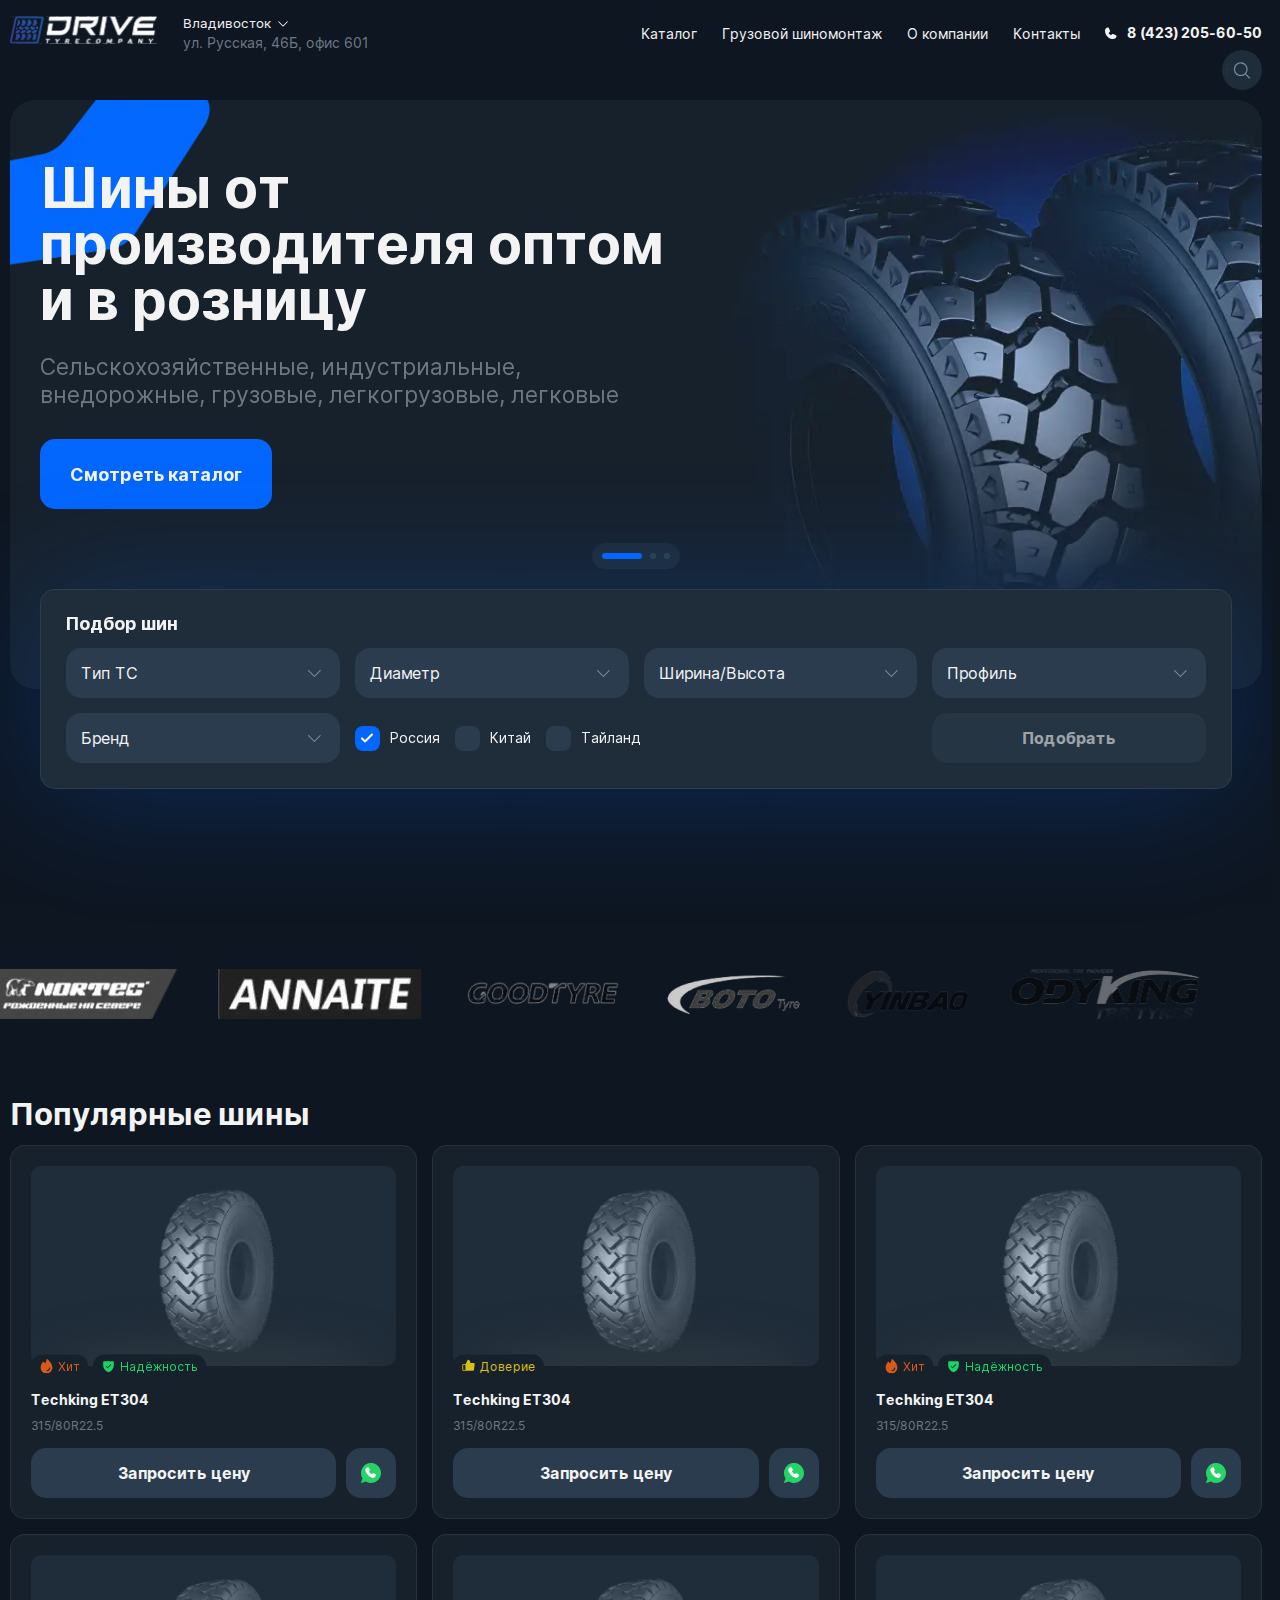
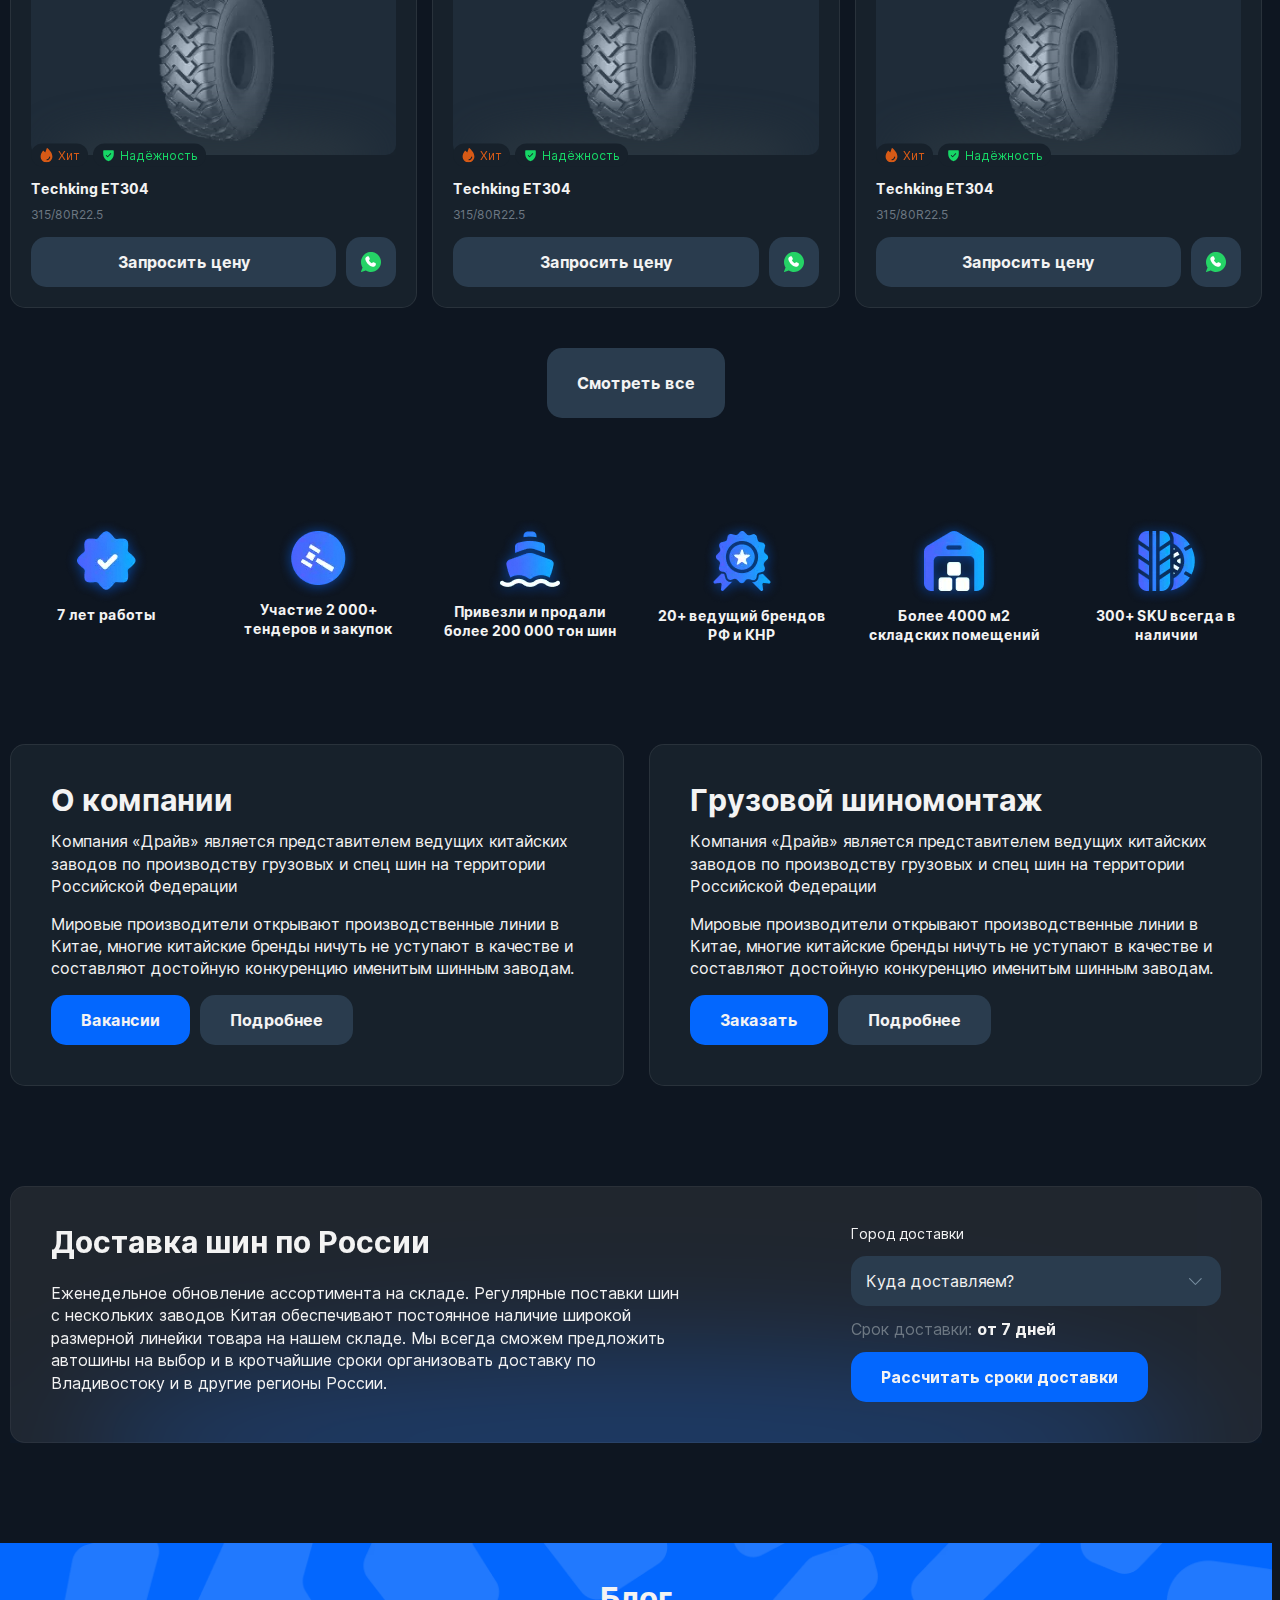
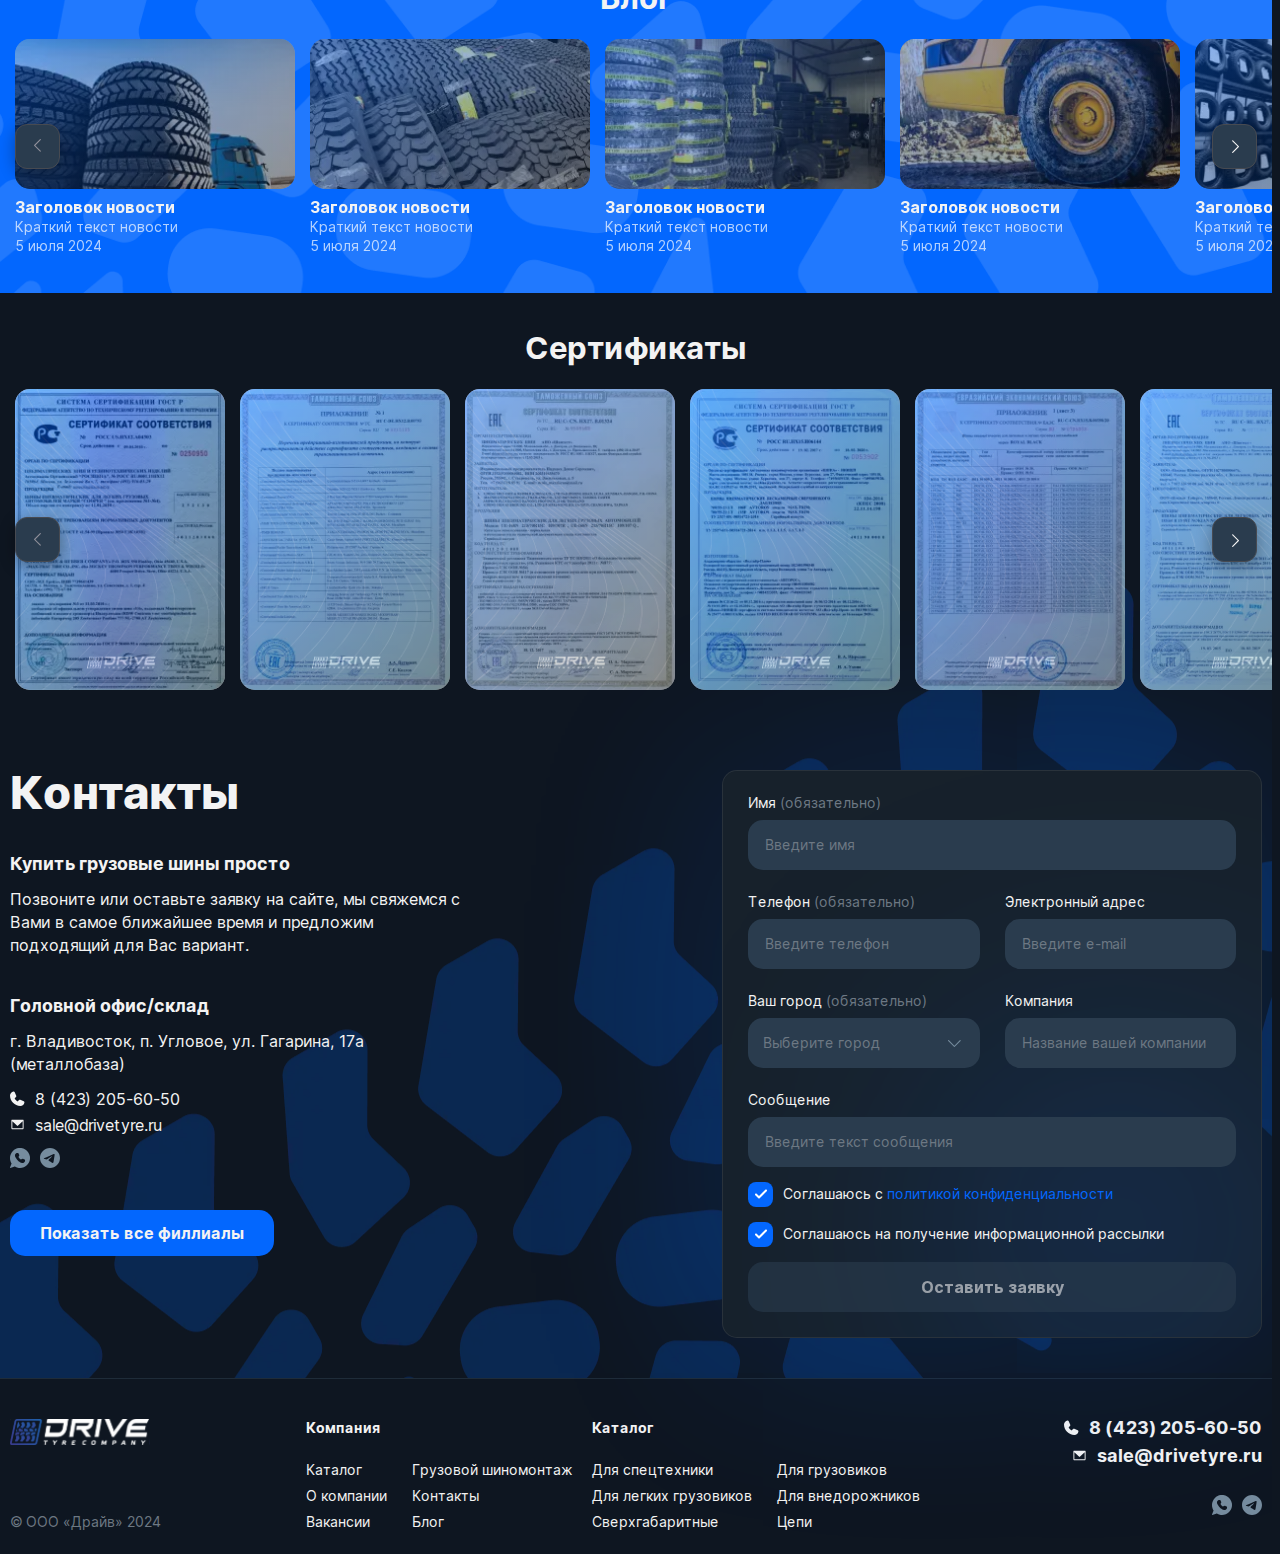
==== commit d7f95fb0: "6" ====
--- a/index.html
+++ b/index.html
@@ -8,9 +8,9 @@
 <meta name="viewport" content="width=device-width, initial-scale=1.0">
 <meta name="description" content="">
 <link rel="shortcut icon" href="img/favicon/Gulp.svg">
-<link rel="stylesheet" href="assets/libs/swiper/swiper-bundle.css?_v=20241007173613">
-
-<link rel="stylesheet" href="css/style.min.css?_v=20241007173613">
+<link rel="stylesheet" href="assets/libs/swiper/swiper-bundle.css?_v=20241009031134">
+
+<link rel="stylesheet" href="css/style.min.css?_v=20241009031134">
 </head>
 
 <body>
@@ -833,7 +833,8 @@
           <span>Соглашаюсь с <a href="" class="hover-line">политикой конфиденциальности</a></span>
         </label>
         <label>
-          <input type="checkbox" name="mailing" value="Россия" class="input-checkbox" id="agree-receive-newsletter">
+          <input type="checkbox" name="mailing" value="Россия" class="input-checkbox" id="agree-receive-newsletter"
+            checked>
           <label class="label-checkbox" for="agree-receive-newsletter">
             <svg class="icon icon-check">
               <use xlink:href="img/svg/sprite.svg#check"></use>
@@ -930,7 +931,7 @@
 	</div>
 </footer>
 	</div>
-	<script src="./js/app.min.20241007173613.js"></script>
+	<script src="./js/app.min.20241009031134.js"></script>
 </body>
 
 </html>